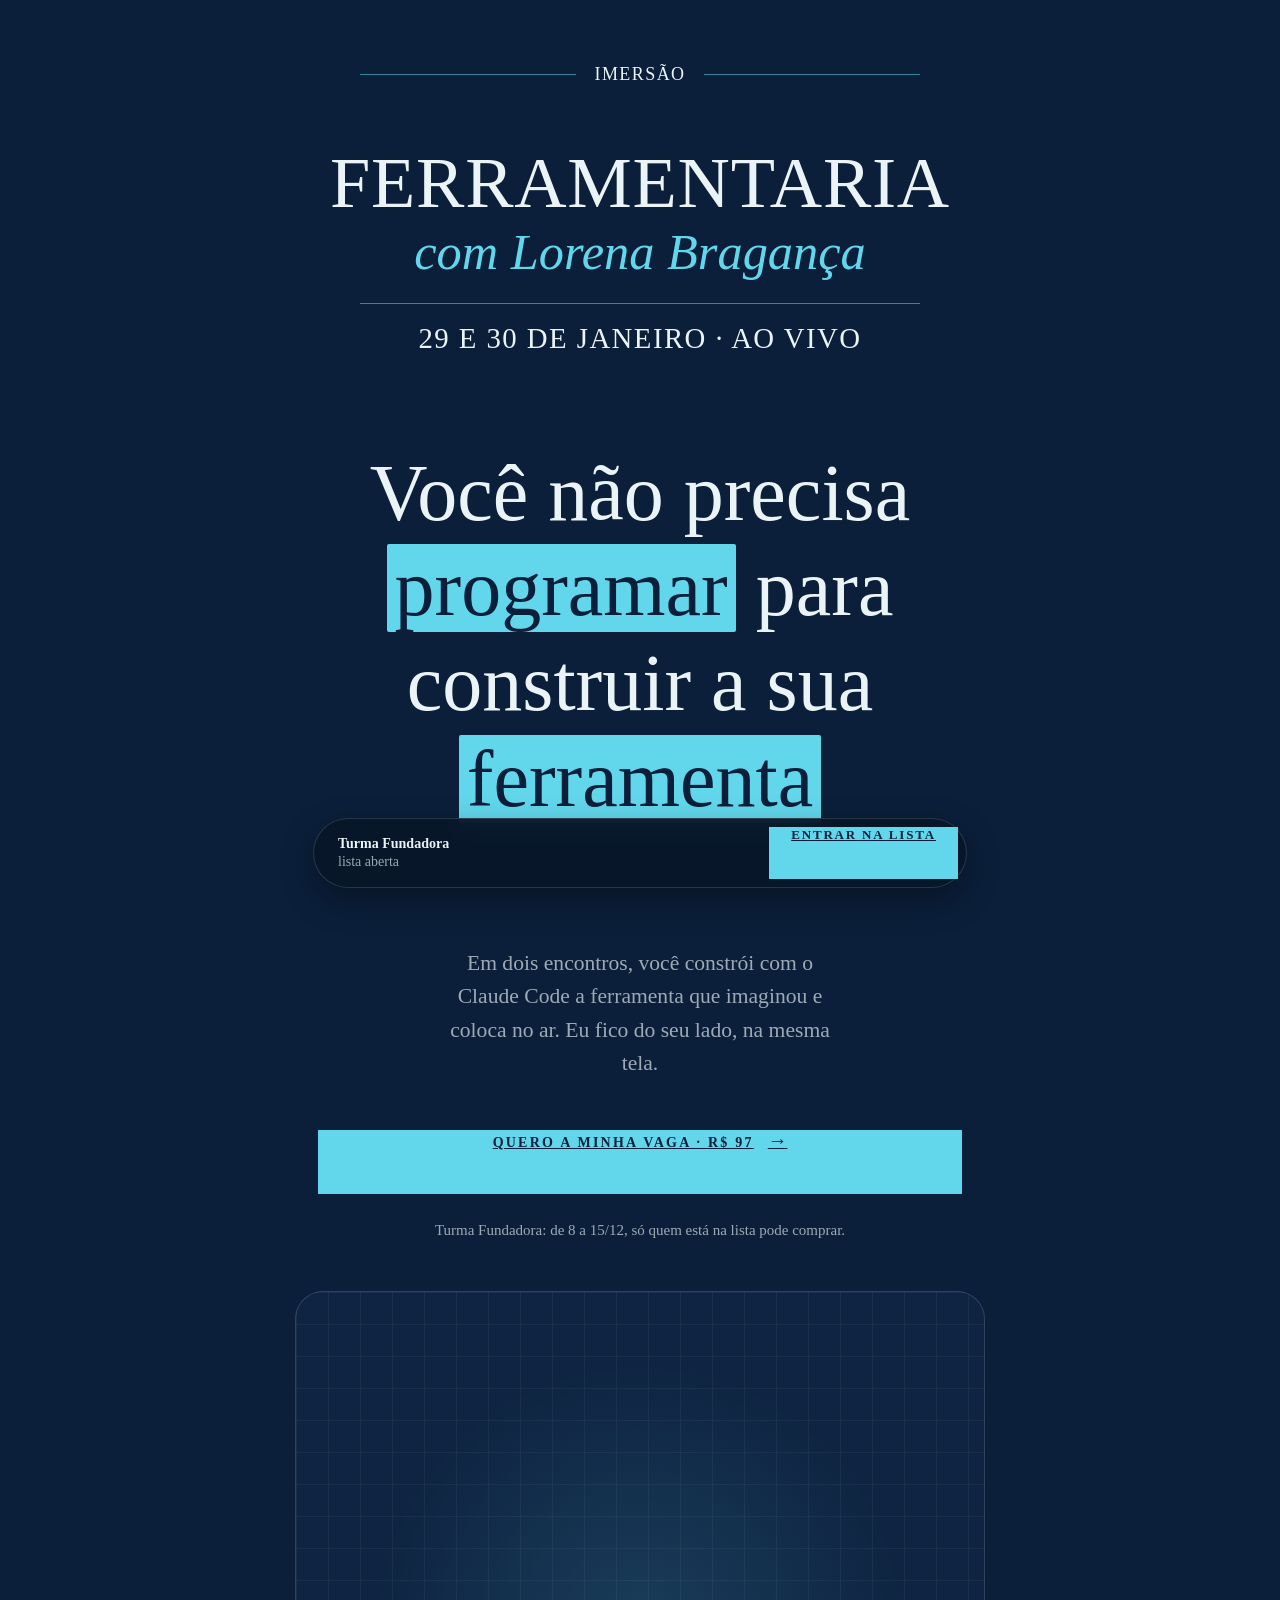
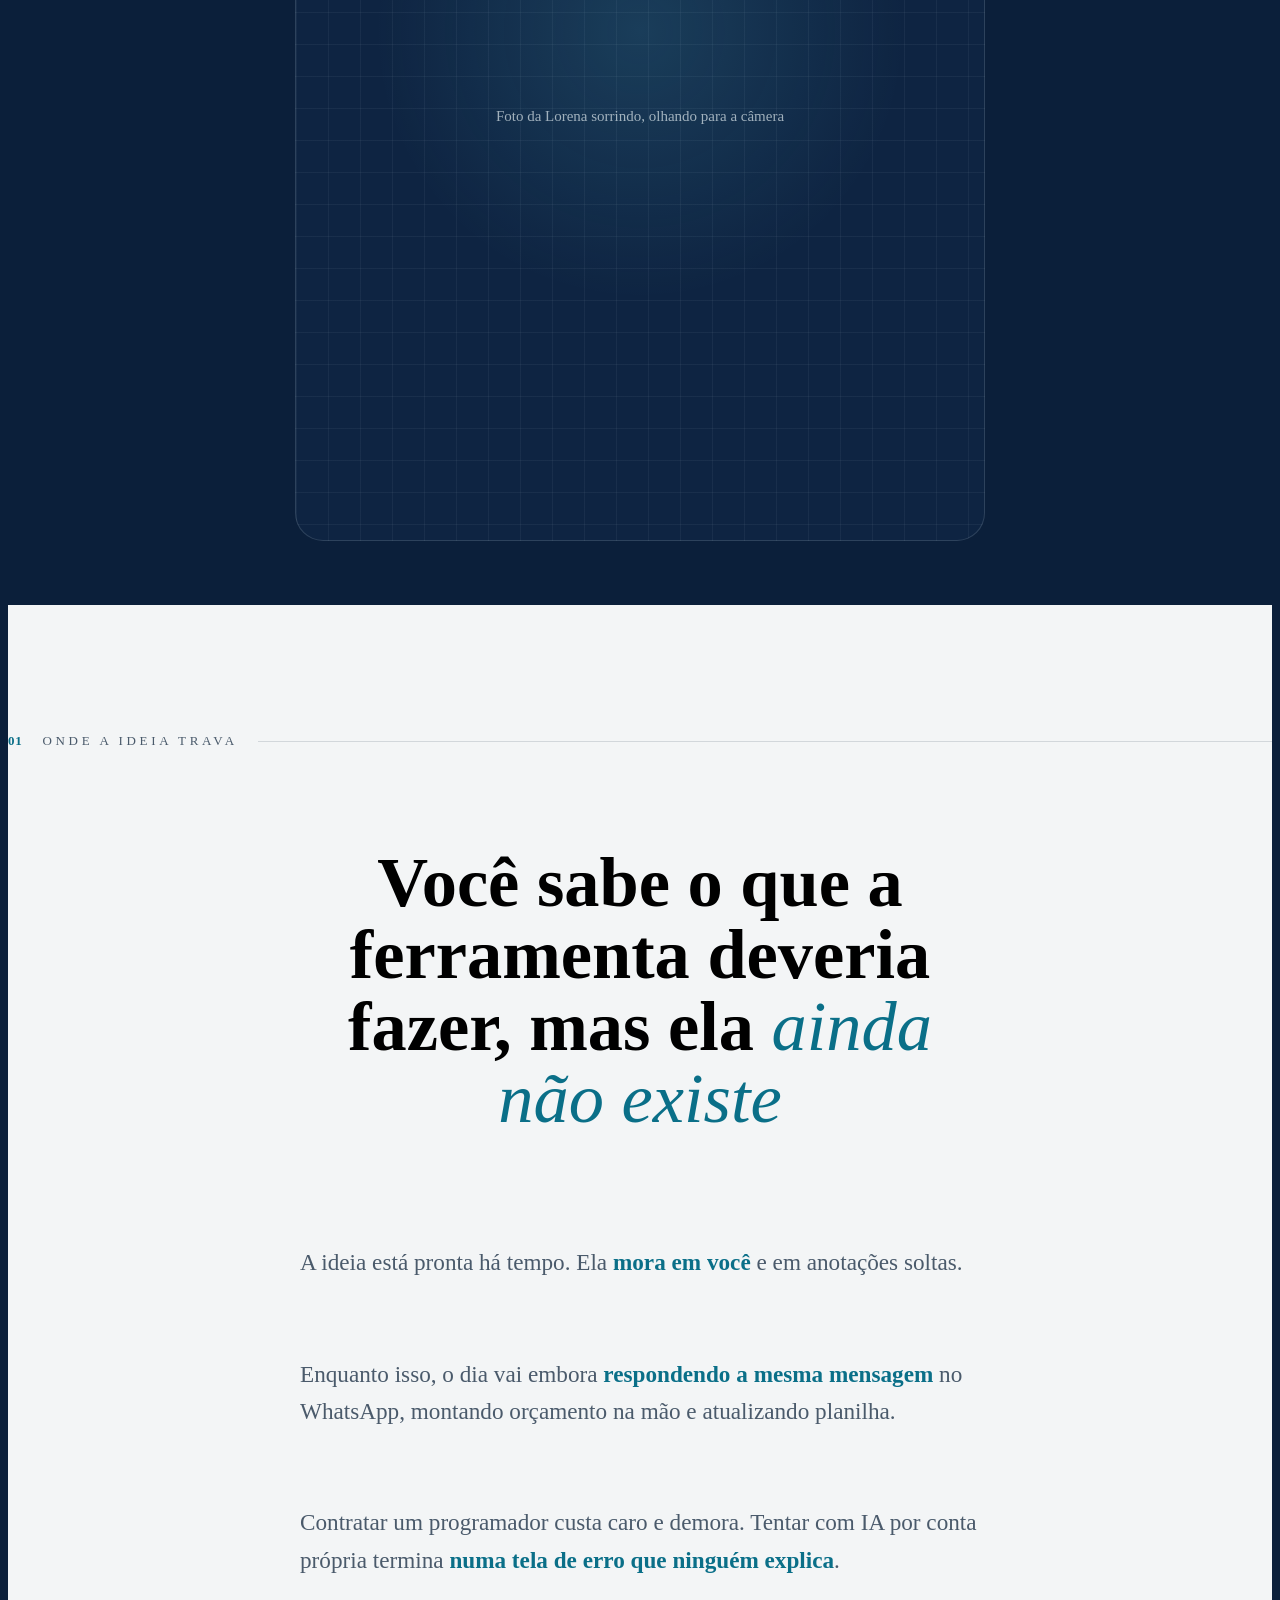
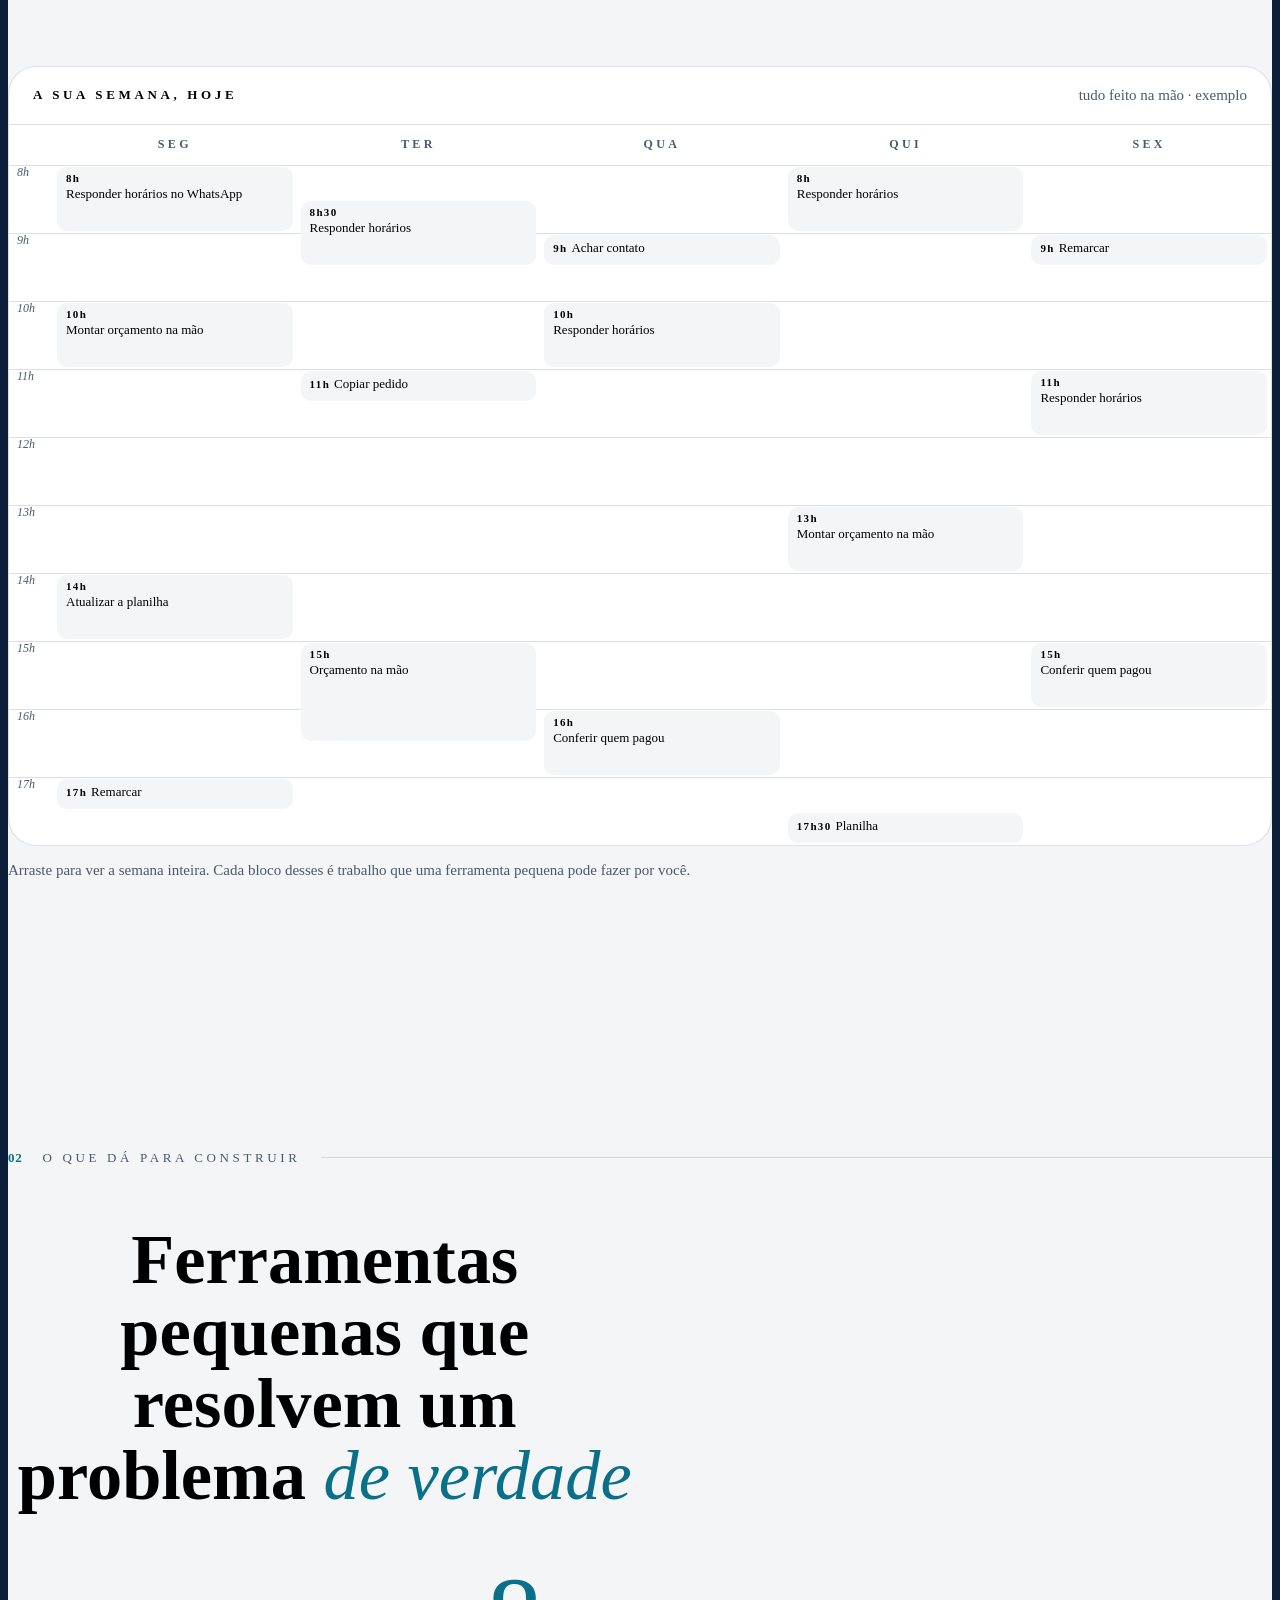
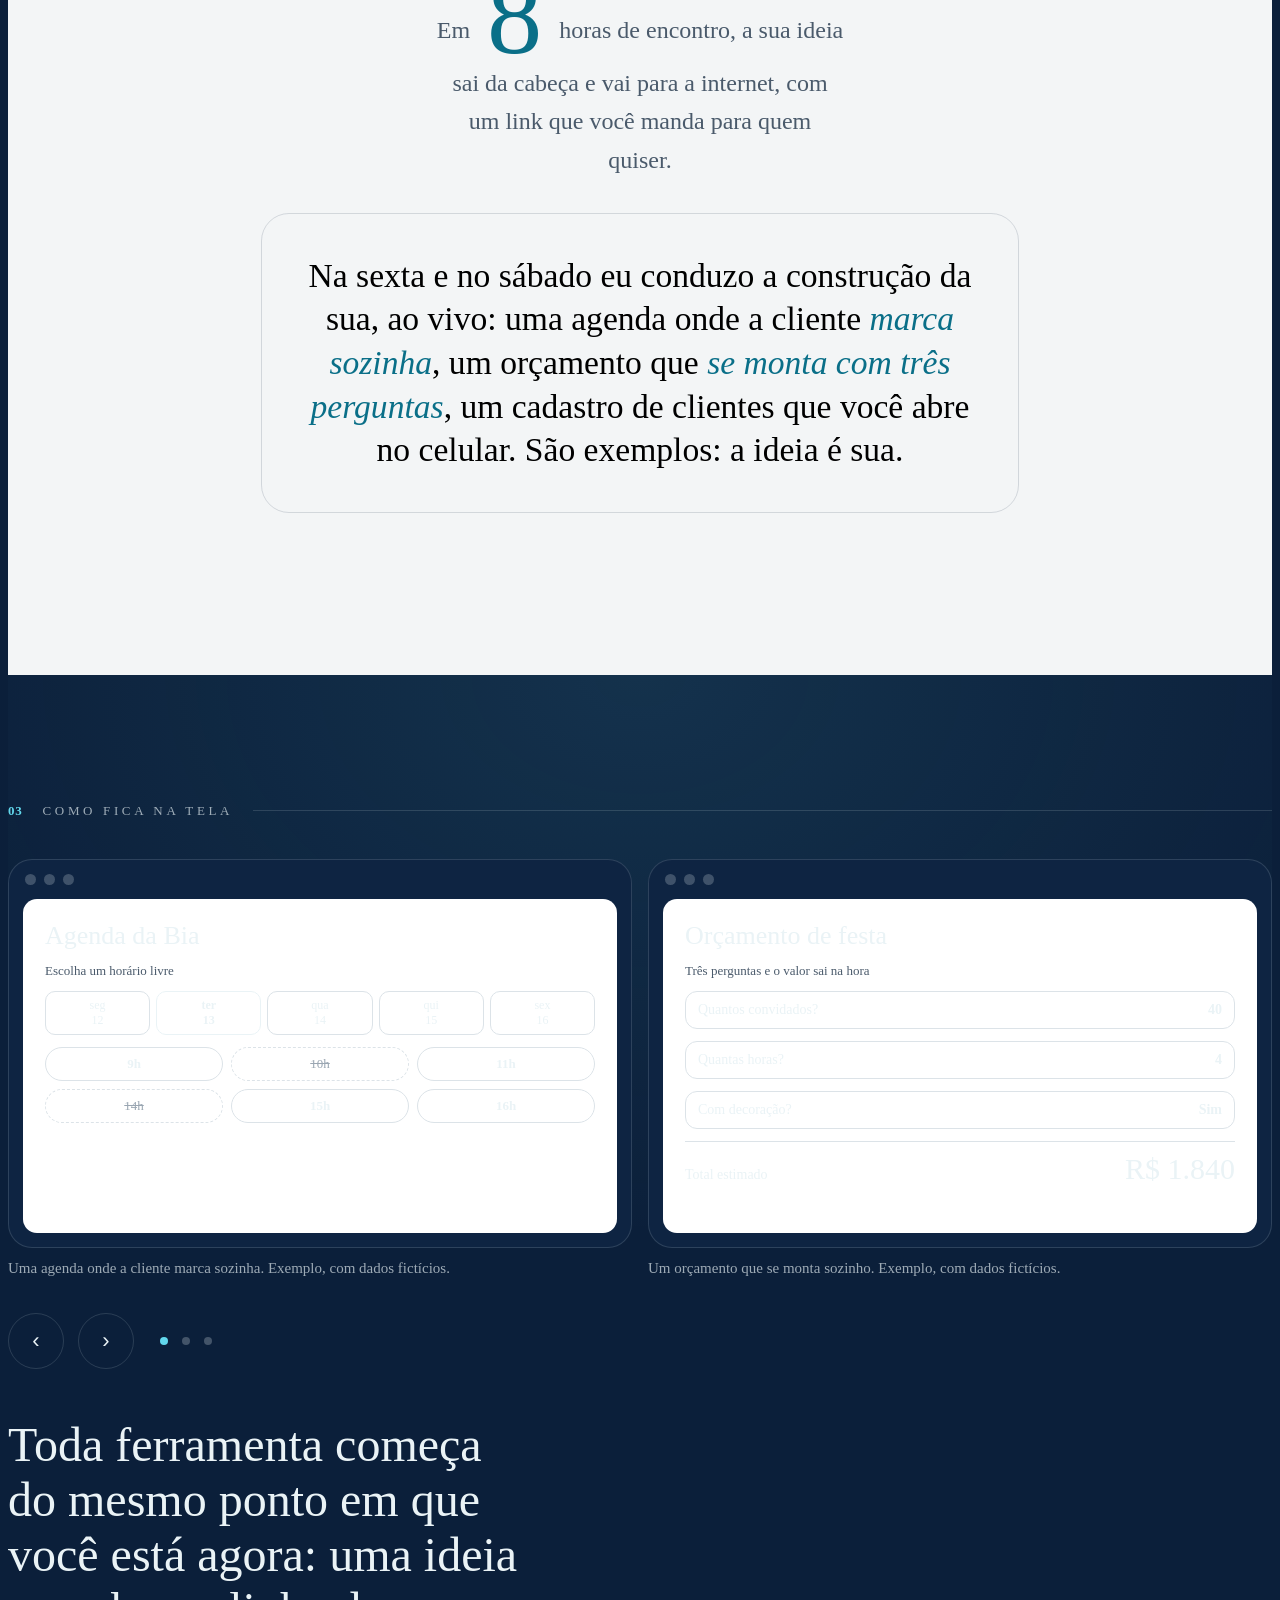
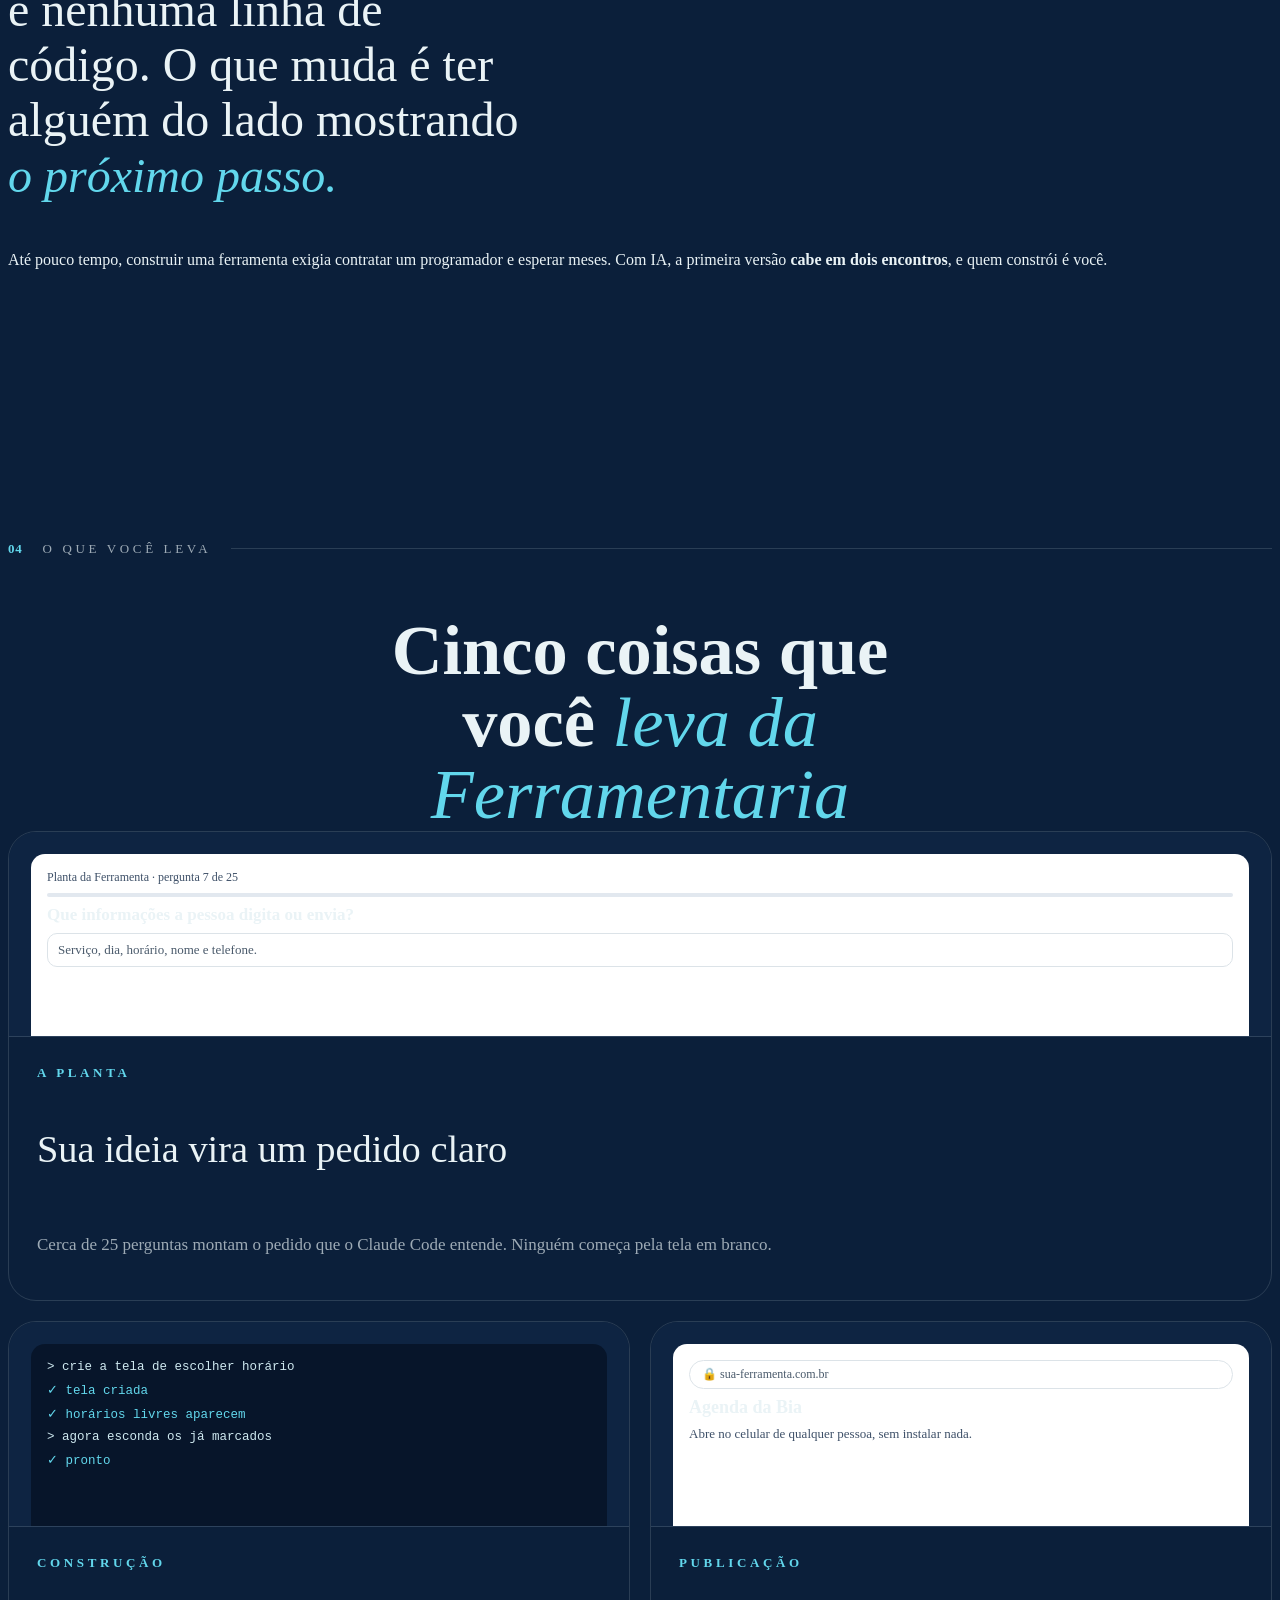
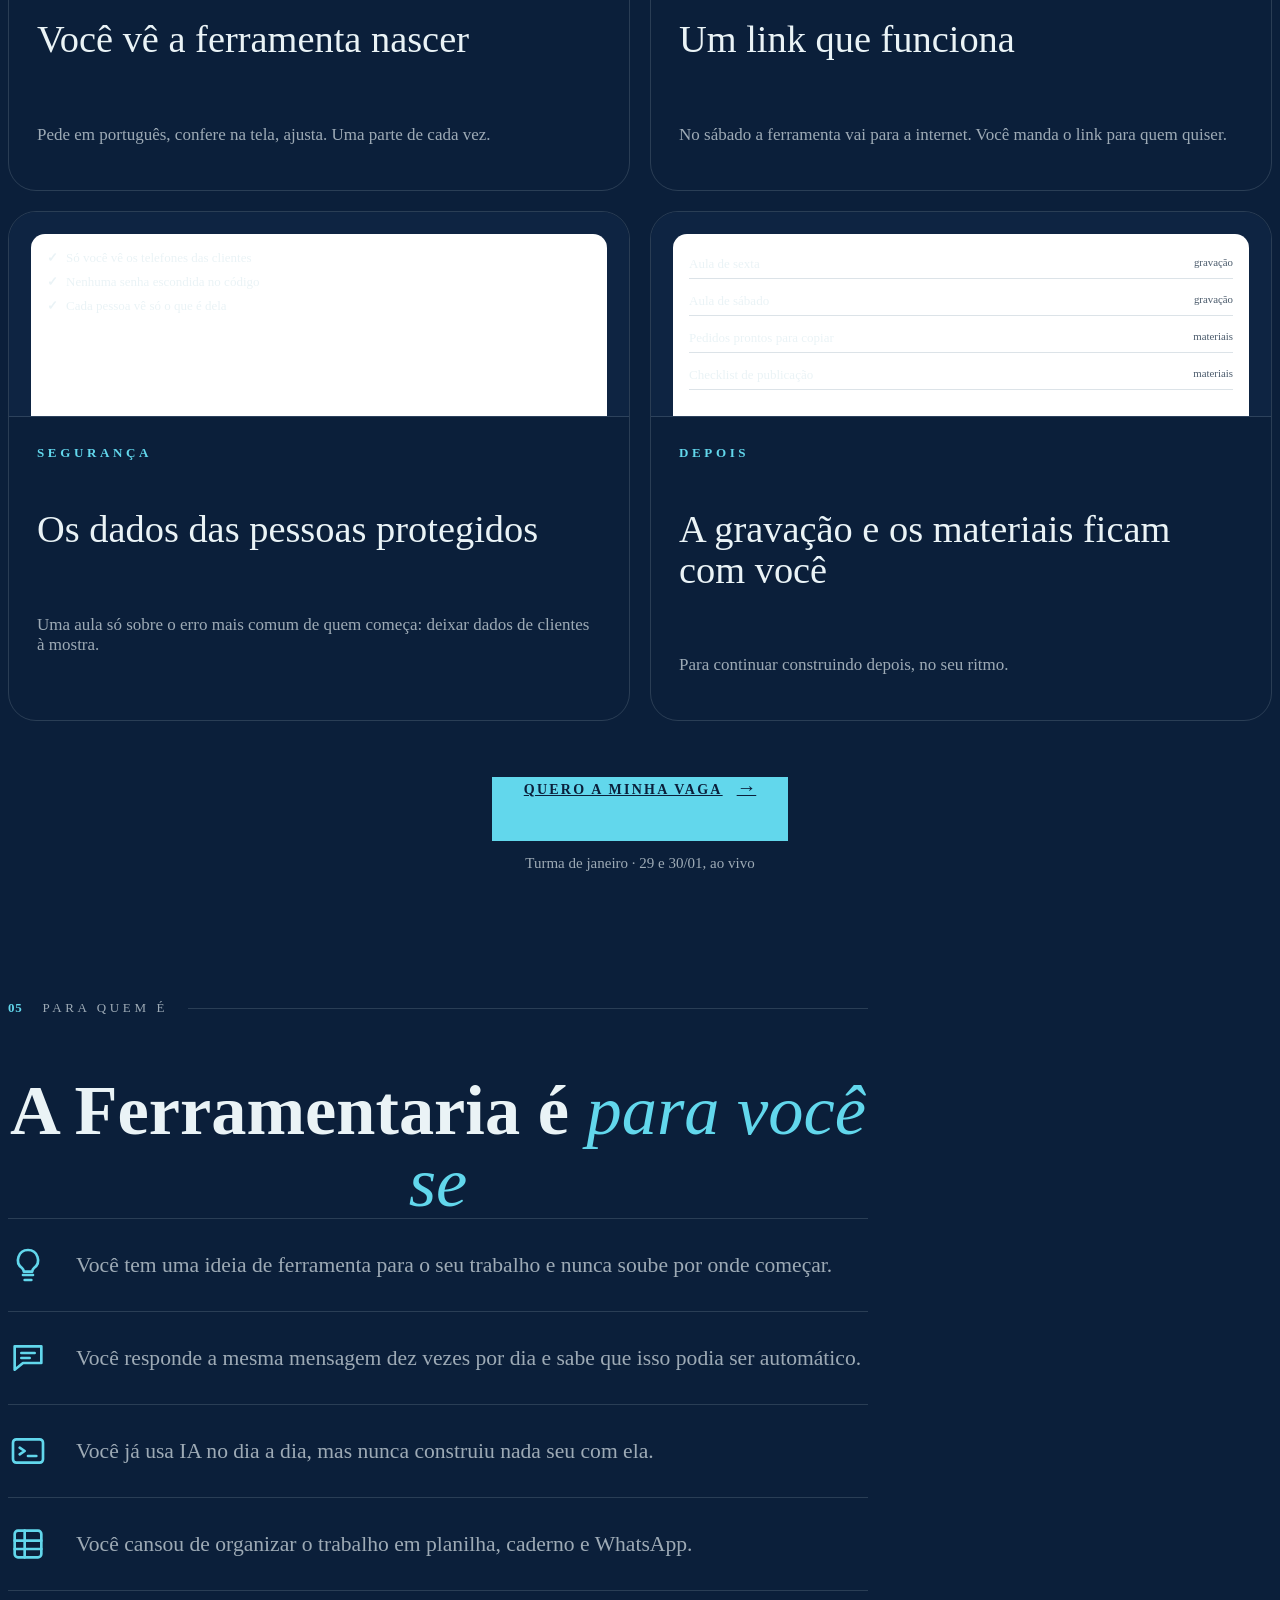
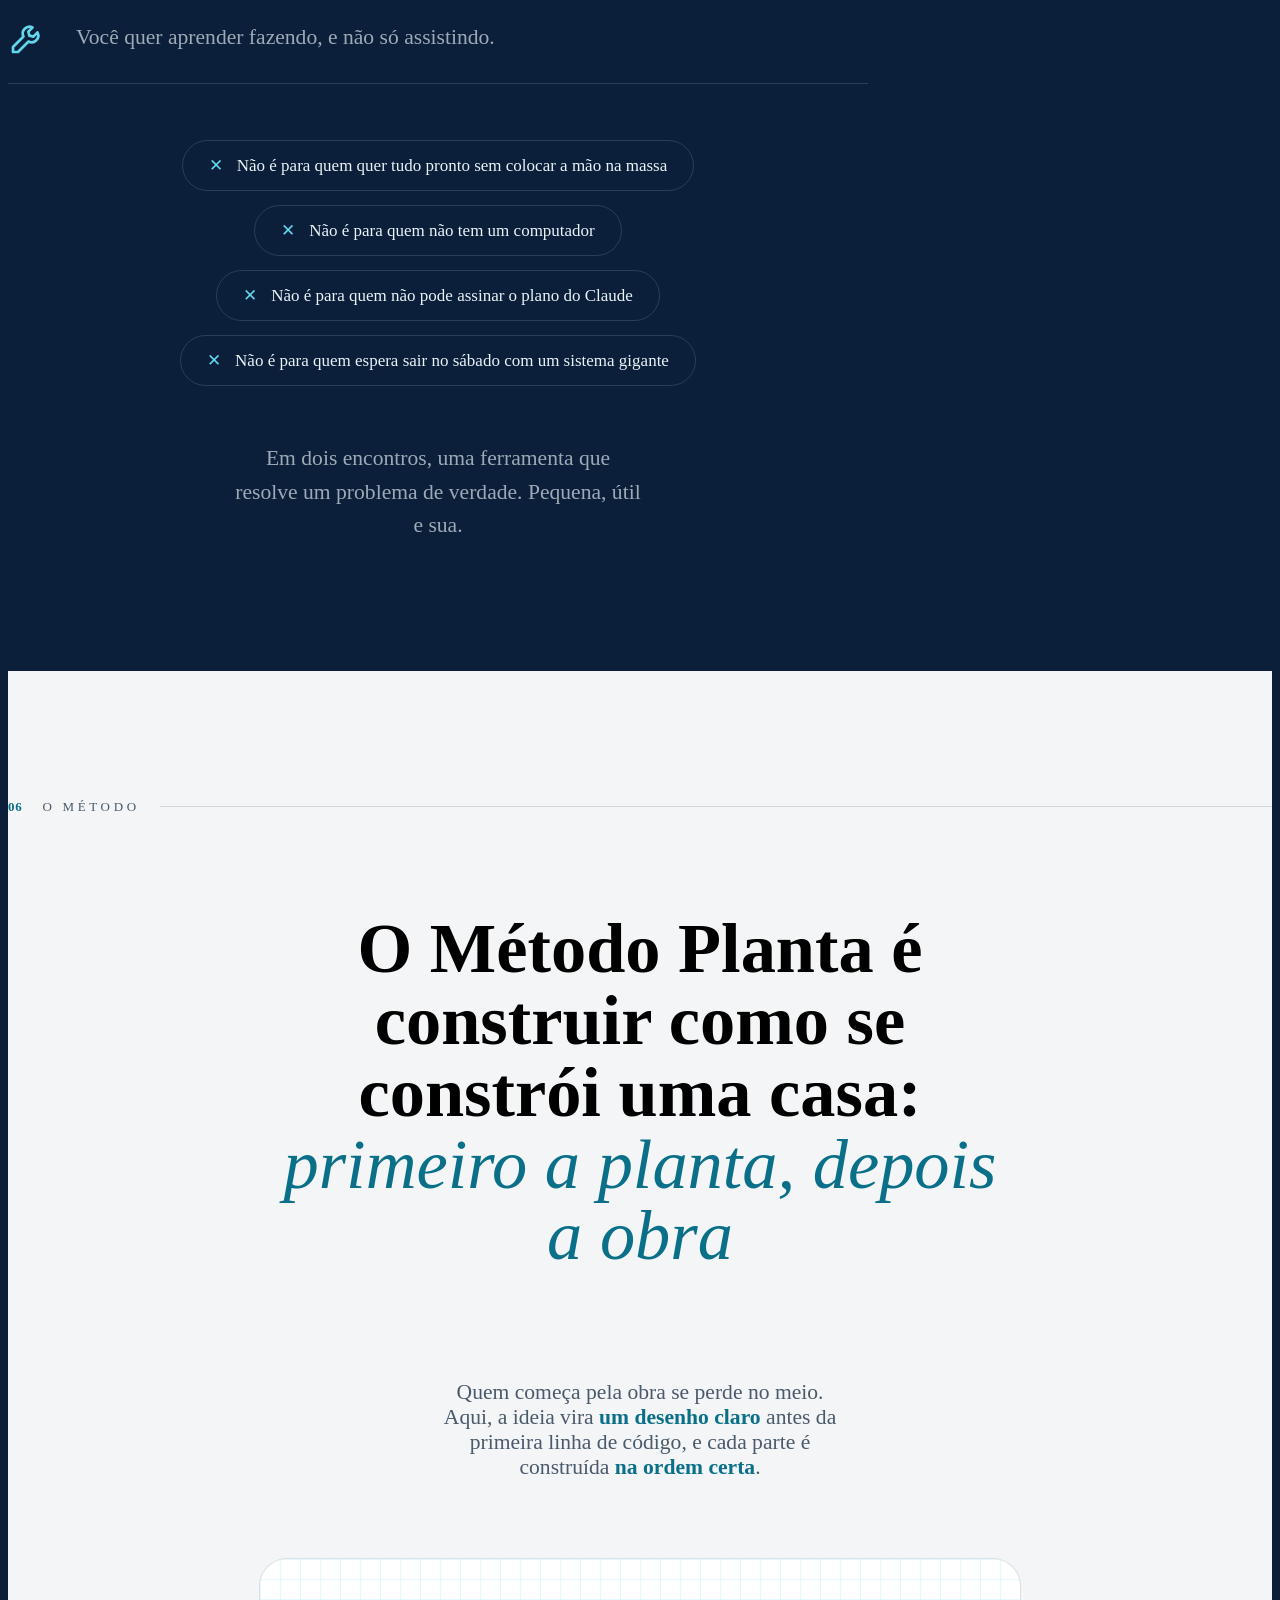
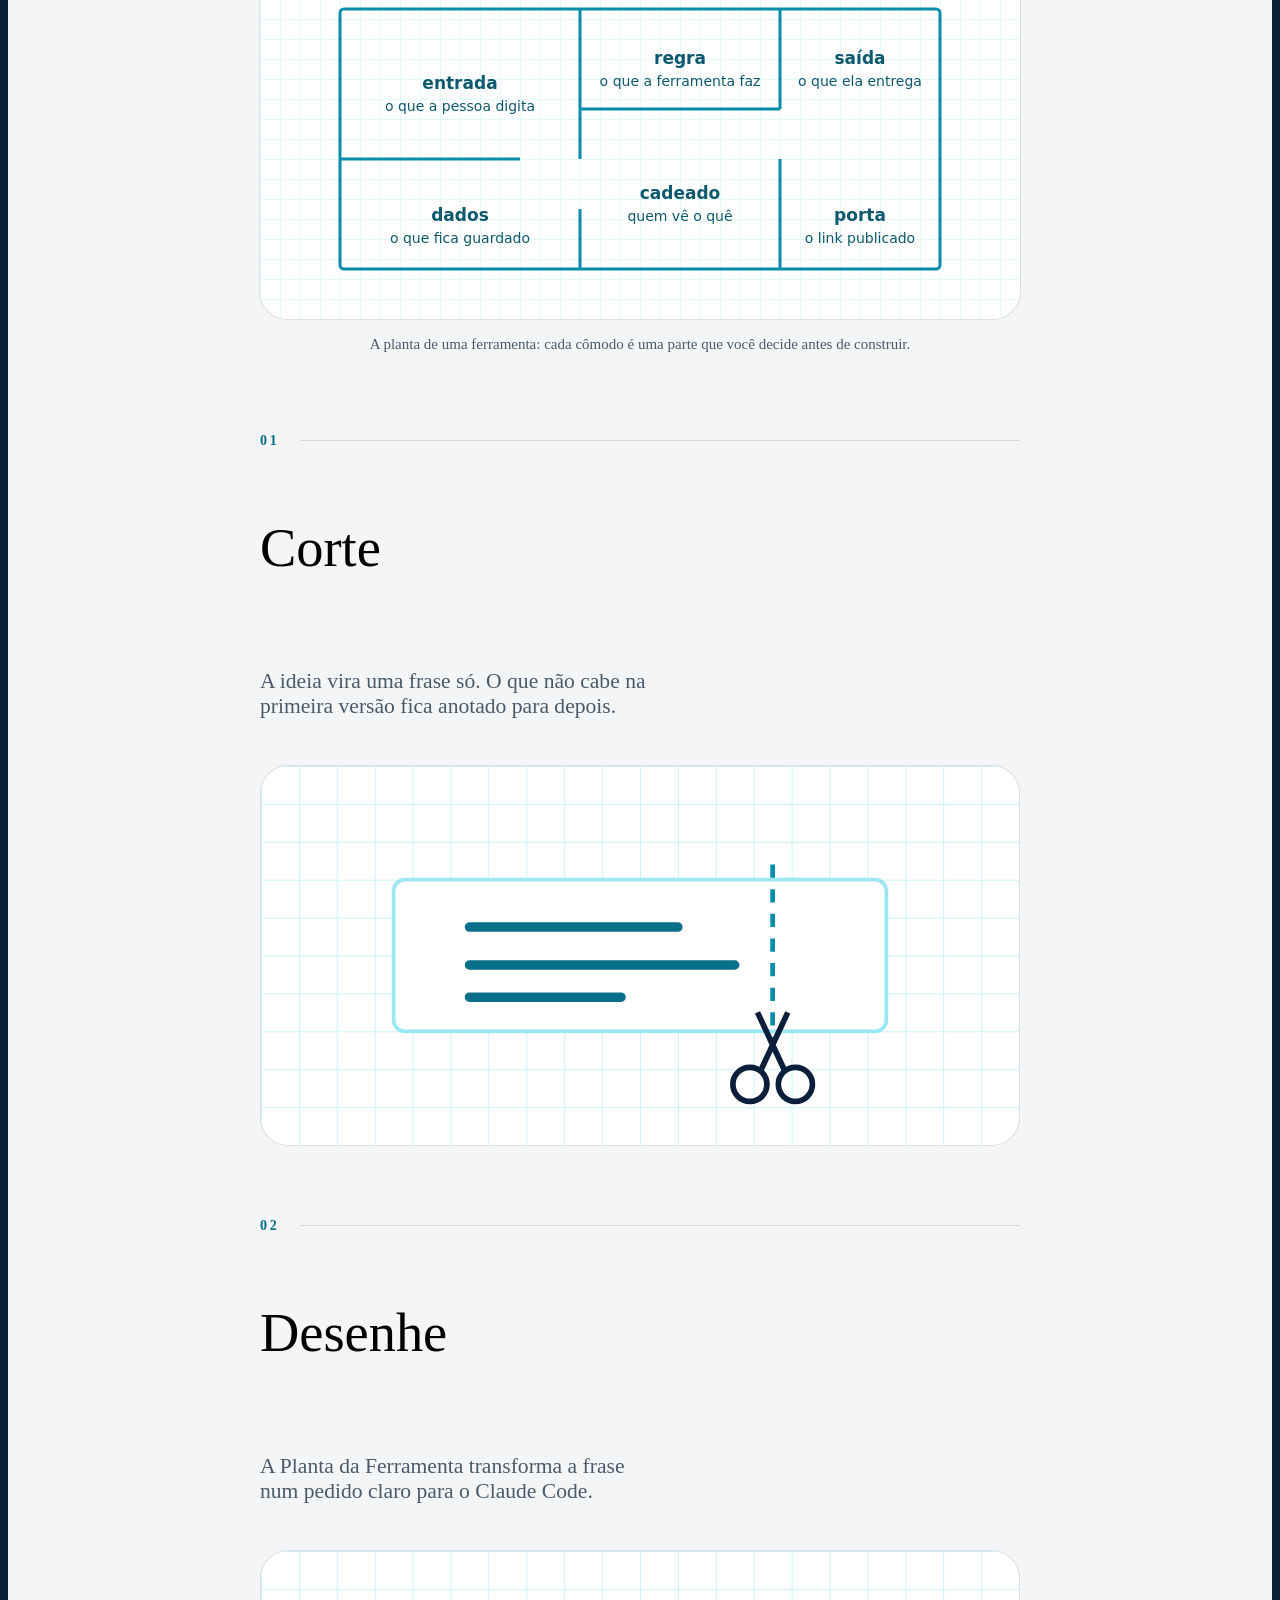
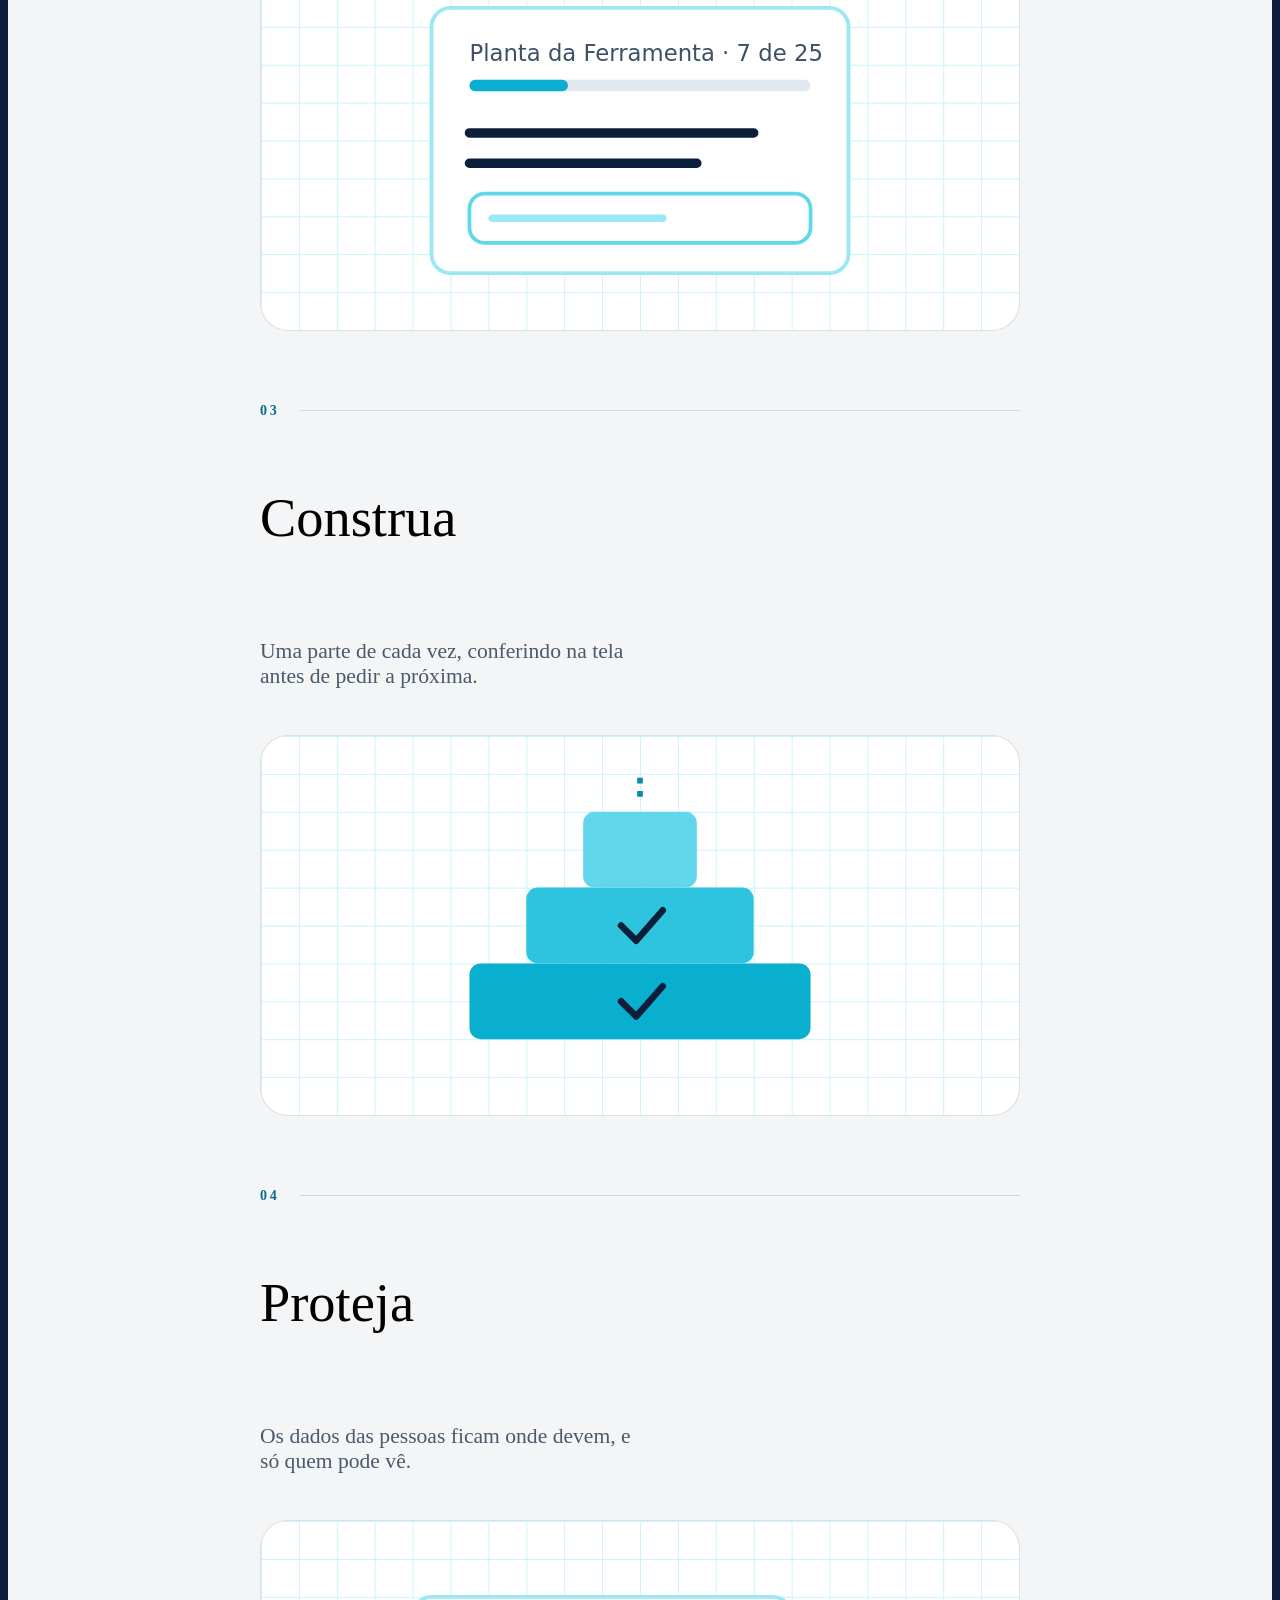
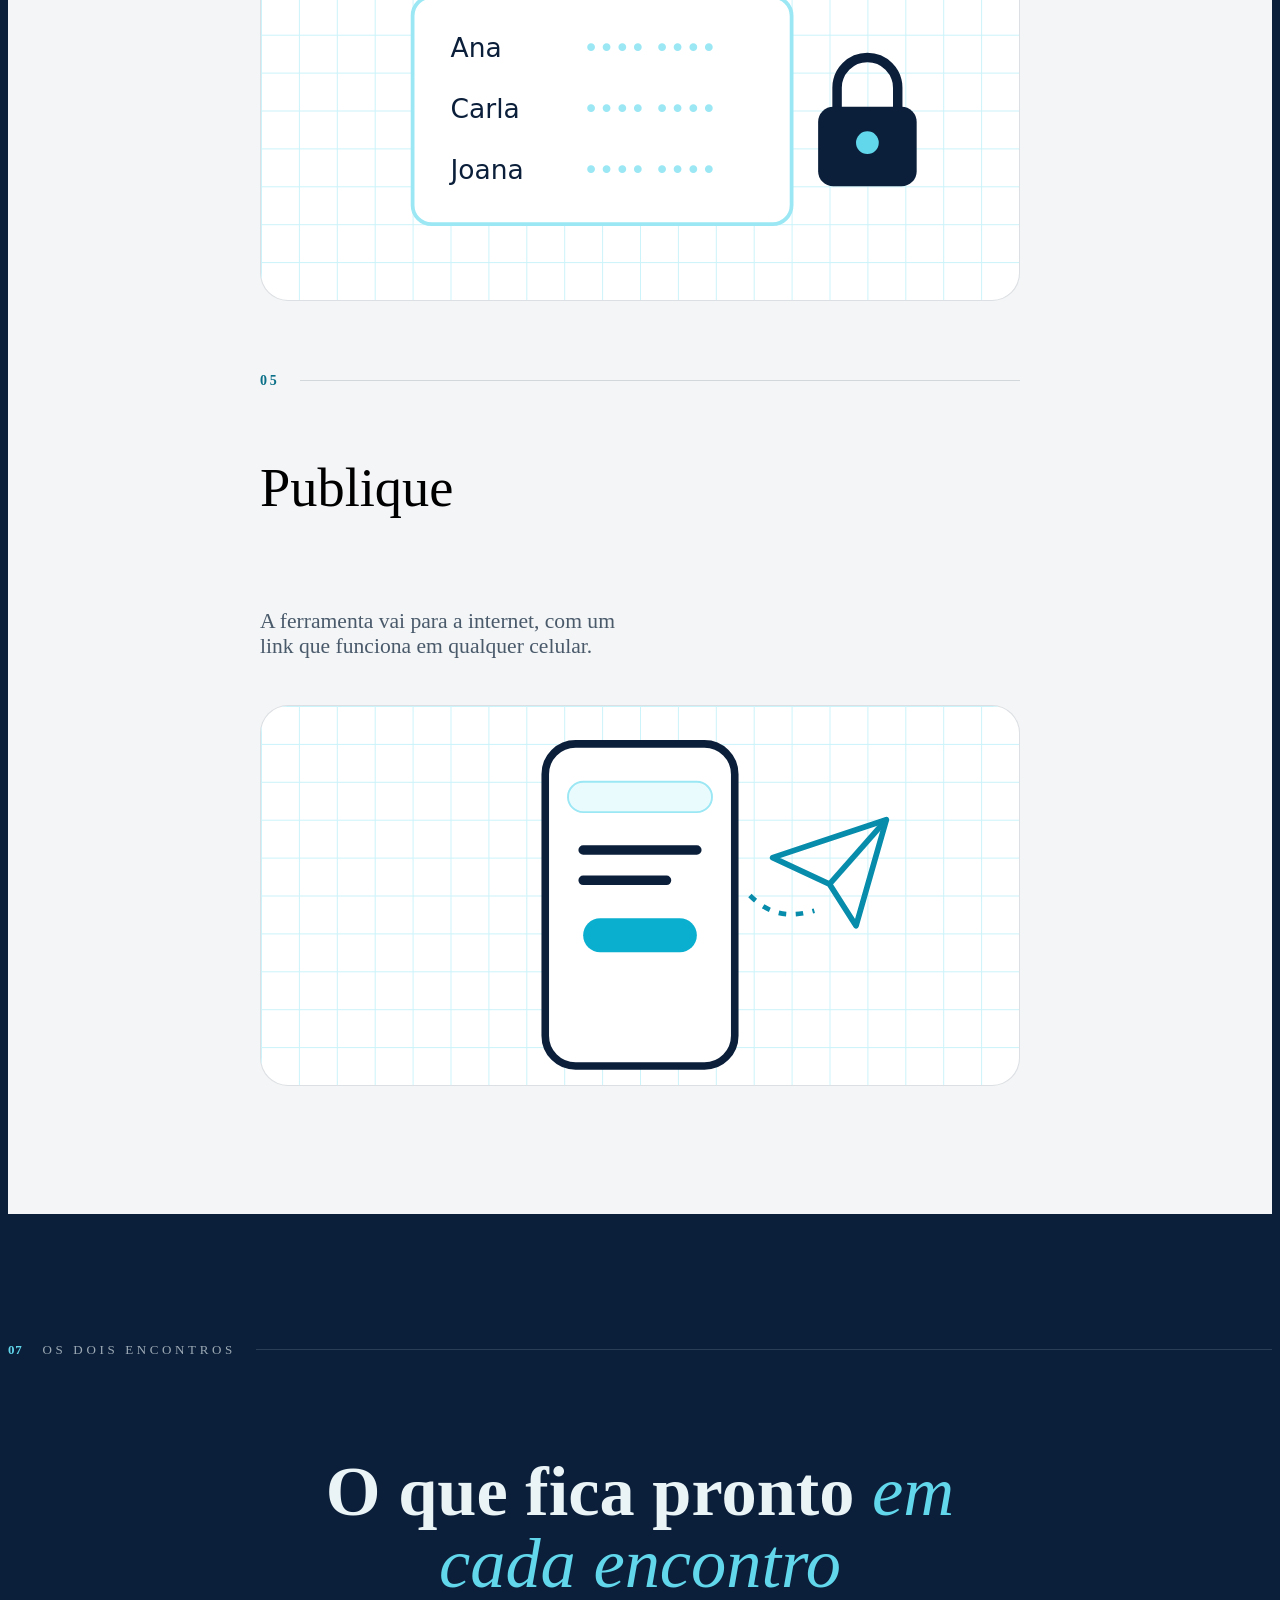
==== site/index.html @ 02956529 "Página, versão 5: o visual da referência, com Instrument Serif e Sans Ela achou a v4 carregada, as l" ====
<!doctype html>
<html lang="pt-BR">
<head>
<meta charset="utf-8">
<meta name="viewport" content="width=device-width, initial-scale=1, viewport-fit=cover">
<title>Ferramentaria · Lorena Bragança</title>
<meta name="description" content="Você não precisa programar para construir a sua ferramenta. Ferramentaria: imersão ao vivo, 29 e 30 de janeiro, para construir com o Claude Code e colocar no ar.">
<meta property="og:title" content="Ferramentaria · você não precisa programar para construir a sua ferramenta">
<meta property="og:description" content="Imersão ao vivo com Lorena Bragança, 29 e 30 de janeiro. Você constrói a sua ferramenta com o Claude Code e coloca no ar.">
<meta property="og:type" content="website">
<meta property="og:locale" content="pt_BR">
<meta name="theme-color" content="#0B1F3A">
<link rel="preconnect" href="https://fonts.googleapis.com">
<link rel="preconnect" href="https://fonts.gstatic.com" crossorigin>
<link rel="stylesheet" href="https://fonts.googleapis.com/css2?family=Instrument+Sans:wght@400;500;600&family=Instrument+Serif:ital@0;1&display=swap">
<link rel="stylesheet" href="/estilos/tokens.css">
<link rel="stylesheet" href="/estilos/componentes.css">
<style>
/*
  Versão 5 (27/09): o visual da referência dela, de perto. Ela pediu
  "clean, criativo, igual à referência" depois de achar a v4 carregada.
  O que isso quer dizer aqui:
  - fundo quase preto (o marinho) e um claro neutro, e só UMA cor de
    destaque (piscina-300 no escuro, piscina-700 no claro);
  - títulos grandes em Instrument Serif 400, com itálico na cor de destaque;
  - textos em Instrument Sans, rótulos em maiúsculas bem espaçadas;
  - nada de degradê colorido, caixa com fundo ou ícone em caixa: só fios
    finos (1px) e cantos grandes.
*/
:root{
  --escuro:#0B1F3A;
  --escuro-2:#0E2442;
  --claro:#F3F5F6;
  --tinta-clara:#EAF3F6;
  --suave-escuro:rgba(234,243,246,.66);   /* texto secundário no escuro: 8,4 */
  --fio-escuro:rgba(234,243,246,.14);
  --acento:#62D7EC;                        /* piscina-300 no escuro: 9,8 */
  --acento-claro:#0A6F88;                  /* piscina-700 no claro: 5,6 */
  --suave-claro:#4A5A6B;
  --fio-claro:rgba(11,31,58,.14);
}
body{padding-bottom:96px;background:var(--escuro);font-family:var(--letra-texto)}
p{max-width:none}
.centro{text-align:center;margin-inline:auto}
.centro p{margin-inline:auto}

/* ---------- faixas ---------- */
.faixa{padding-block:clamp(72px,10vw,128px)}
.faixa--escura,.faixa--funda{background:var(--escuro);color:var(--tinta-clara);--texto-2:var(--suave-escuro);--linha:var(--fio-escuro)}
.faixa--funda{background:radial-gradient(90% 60% at 50% 0%,rgba(98,215,236,.10),transparent 70%),var(--escuro)}
.faixa--clara,.faixa--piscina,.faixa:not([class*="faixa--"]){background:var(--claro);color:var(--marinho);--texto-2:var(--suave-claro);--linha:var(--fio-claro)}
h2{font-size:clamp(2.6rem,1.6rem + 4.2vw,4.4rem);line-height:1.02}
h3{font-family:var(--letra-chamada);font-weight:400}
.it{font-family:var(--letra-destaque);font-style:italic;font-weight:400}
.faixa--escura .it,.faixa--funda .it,.topo .it{color:var(--acento)}
.faixa--clara .it,.faixa--piscina .it,.faixa:not([class*="faixa--"]) .it{color:var(--acento-claro)}

/* rótulo numerado: "01   O QUE DÁ PARA CONSTRUIR  ———" */
.marcador{display:flex;align-items:center;gap:20px;font-weight:500;font-size:13px;letter-spacing:.28em;text-transform:uppercase;color:var(--texto-2);margin-bottom:40px}
.marcador b{font-weight:600;letter-spacing:.06em;color:var(--acento)}
.faixa--clara .marcador b,.faixa--piscina .marcador b,.faixa:not([class*="faixa--"]) .marcador b{color:var(--acento-claro)}
.marcador::after{content:"";flex:1;height:1px;background:var(--linha)}

/* marca-texto da referência: a palavra dentro de um bloco da cor de destaque */
.marca-texto{background:var(--acento);color:var(--escuro);padding:0 .1em;border-radius:2px;box-decoration-break:clone;-webkit-box-decoration-break:clone}

/* ---------- botões ---------- */
.botao{font-family:var(--letra-texto)}
.botao--principal,.faixa--escura .botao--principal,.faixa--funda .botao--principal{background:var(--acento);color:var(--escuro)}
.faixa--clara .botao--principal,.faixa--piscina .botao--principal,.faixa:not([class*="faixa--"]) .botao--principal{background:var(--escuro);color:var(--tinta-clara)}
.cta-largo,.cta-meio .botao,.ingresso .botao{min-height:64px;text-transform:uppercase;letter-spacing:.16em;font-weight:600;font-size:14px;padding-inline:32px}
.cta-largo{width:100%;max-width:580px;justify-content:space-between}
.cta-largo::after,.cta-meio .botao::after,.ingresso .botao::after{content:"→";font-size:1.4em;letter-spacing:0;margin-left:14px;font-weight:400}
.cta-meio{display:flex;flex-direction:column;align-items:center;gap:14px;margin-top:56px;text-align:center}
.cta-meio span{color:var(--texto-2);font-size:15px}
@media (max-width:440px){.cta-largo,.cta-meio .botao,.ingresso .botao{letter-spacing:.1em;font-size:13px;padding-inline:24px}}

/* ---------- topo ---------- */
.topo{padding-block:56px 64px;display:flex;flex-direction:column;align-items:center;gap:28px;text-align:center}
.entre-fios{display:flex;align-items:center;gap:18px;width:100%;max-width:560px;font-family:var(--letra-chamada);letter-spacing:.08em;text-transform:uppercase;font-size:18px;color:var(--tinta-clara)}
.entre-fios::before,.entre-fios::after{content:"";flex:1;height:1px;background:var(--acento);opacity:.55}
.nome-produto{font-family:var(--letra-chamada);font-weight:400;text-transform:uppercase;line-height:.9;font-size:clamp(3.1rem,11vw,7.5rem);margin:0;letter-spacing:.01em;color:var(--tinta-clara)}
.nome-produto .palavra{display:inline-block;white-space:nowrap;font-size:1em;color:inherit;font-style:normal;text-transform:uppercase;letter-spacing:.01em;margin:0}
.nome-produto span:not(.palavra){display:block;color:var(--acento);font-style:italic;text-transform:none;letter-spacing:0;font-size:.42em;margin-top:.18em}
.data{font-family:var(--letra-chamada);text-transform:uppercase;letter-spacing:.05em;font-size:clamp(1.3rem,1rem + 1.2vw,1.8rem);border-top:1px solid rgba(98,215,236,.55);padding-top:18px;width:100%;max-width:560px;color:var(--tinta-clara)}
.topo h1{font-size:clamp(2.7rem,1.6rem + 5vw,5rem);line-height:1.08;max-width:15ch;font-weight:400}
.topo h1 .marca-texto{line-height:1.3}
.topo .apoio{font-size:clamp(1.1rem,1rem + .5vw,1.35rem);color:var(--suave-escuro);max-width:36ch;line-height:1.55}
.nota-cta{font-size:15px;color:var(--suave-escuro)}
.foto-topo{margin-top:24px;width:100%;max-width:640px;aspect-ratio:4/5;border-radius:28px;position:relative;overflow:hidden;
  background:radial-gradient(55% 45% at 50% 40%,rgba(98,215,236,.14),transparent 70%),
    linear-gradient(rgba(234,243,246,.05) 1px,transparent 1px) 0 0/32px 32px,
    linear-gradient(90deg,rgba(234,243,246,.05) 1px,transparent 1px) 0 0/32px 32px,var(--escuro-2);
  display:grid;place-items:center;color:var(--suave-escuro);font-size:15px;padding:24px;border:1px solid var(--fio-escuro)}

/* ---------- 01 · onde a ideia trava ---------- */
.dor{max-width:680px;margin-inline:auto;display:flex;flex-direction:column;gap:28px}
.dor p{font-size:clamp(1.15rem,1rem + .6vw,1.45rem);color:var(--texto-2);line-height:1.6}
.dor p b{color:var(--acento-claro);font-weight:600}
.semana{margin-top:64px;background:#fff;border:1px solid var(--fio-claro);border-radius:28px;overflow:hidden}
.semana-cab{display:flex;justify-content:space-between;gap:12px;flex-wrap:wrap;padding:20px 24px;border-bottom:1px solid var(--fio-claro);font-size:15px}
.semana-cab b{letter-spacing:.28em;text-transform:uppercase;font-size:13px;font-weight:600}
.semana-cab span{color:var(--suave-claro)}
.semana-rolagem{overflow-x:auto;-webkit-overflow-scrolling:touch}
.grade-semana{display:grid;grid-template-columns:44px repeat(5,minmax(150px,1fr));grid-template-rows:40px repeat(20,34px);min-width:800px;
  background-image:linear-gradient(var(--fio-claro) 1px,transparent 1px);background-size:100% 68px;background-position:0 40px}
.grade-semana .dia{grid-row:1;text-align:center;font-weight:600;letter-spacing:.28em;font-size:12px;color:var(--suave-claro);align-self:center;text-transform:uppercase}
.grade-semana .hora{grid-column:1;font-size:12px;color:var(--suave-claro);font-family:var(--letra-chamada);font-style:italic;padding-left:8px}
.tarefa{margin:2px 4px;background:var(--claro);border-left:2px solid var(--marinho);border-radius:10px;padding:5px 9px;font-size:13px;line-height:1.25;overflow:hidden}
.tarefa b{display:block;font-size:11px;letter-spacing:.12em;font-weight:600}
.tarefa.curta b{display:inline;margin-right:4px}
.legenda-semana{color:var(--suave-claro);font-size:15px;margin-top:16px}

/* ---------- 02 · o que dá para construir ---------- */
.grande-numero{font-size:clamp(1.15rem,1rem + .7vw,1.5rem);line-height:1.6;color:var(--texto-2);max-width:34ch}
.grande-numero strong{font-family:var(--letra-chamada);font-weight:400;font-size:4.6em;line-height:.85;color:var(--acento-claro);vertical-align:-.14em;margin-inline:.1em}
.quadro{border:1px solid var(--fio-claro);background:transparent;border-radius:28px;padding:40px 28px;font-family:var(--letra-chamada);font-weight:400;font-size:clamp(1.5rem,1.2rem + 1.2vw,2.1rem);line-height:1.3;max-width:700px;margin-inline:auto}

/* ---------- 03 · como fica na tela ---------- */
.telas{display:flex;gap:16px;overflow-x:auto;scroll-snap-type:x mandatory;scrollbar-width:none;padding-bottom:8px}
.telas::-webkit-scrollbar{display:none}
.tela{flex:0 0 100%;scroll-snap-align:start;display:flex;flex-direction:column;gap:12px;margin:0}
@media (min-width:900px){.tela{flex-basis:calc(50% - 8px)}}
.navegador{border-radius:24px;overflow:hidden;background:var(--escuro-2);border:1px solid var(--fio-escuro)}
.navegador-barra{display:flex;gap:8px;padding:14px 16px}
.navegador-barra i{width:11px;height:11px;border-radius:50%;background:rgba(234,243,246,.22)}
.app{--texto-2:#4A5A6B;--linha:#DCE3E8;background:#fff;color:var(--marinho);padding:22px;min-height:290px;font-size:14px;display:flex;flex-direction:column;gap:12px;margin:0 14px 14px;border-radius:14px}
.app h4{margin:0;font-family:var(--letra-chamada);font-weight:400;font-size:26px}
.app .sub{color:var(--texto-2);font-size:13px}
.dias{display:grid;grid-template-columns:repeat(5,1fr);gap:6px}
.dias span{border:1px solid var(--linha);border-radius:10px;padding:6px 0;text-align:center;font-size:12px}
.dias span.hoje{border-color:var(--marinho);font-weight:600}
.horarios{display:grid;grid-template-columns:repeat(3,1fr);gap:8px}
.horarios span{border-radius:999px;padding:8px 0;text-align:center;font-weight:600;font-size:13px;border:1px solid var(--linha)}
.horarios span.ocupado{color:#9AA6B2;text-decoration:line-through;font-weight:400;border-style:dashed}
.app .botao-app{background:var(--marinho);color:#fff;border-radius:999px;text-align:center;padding:11px;font-weight:600}
.pergunta-app{border:1px solid var(--linha);border-radius:12px;padding:10px 12px;display:flex;justify-content:space-between;gap:8px}
.pergunta-app b{font-weight:600}
.total-app{display:flex;justify-content:space-between;align-items:baseline;border-top:1px solid var(--linha);padding-top:10px}
.total-app strong{font-family:var(--letra-chamada);font-weight:400;font-size:30px}
.linha-cliente{display:flex;justify-content:space-between;border-bottom:1px solid var(--linha);padding:8px 0}
.linha-cliente small{color:var(--texto-2)}
.legenda{color:var(--suave-escuro);font-size:15px}
.controles-telas{display:flex;align-items:center;gap:14px;margin-top:28px}
.seta{width:56px;height:56px;border-radius:50%;border:1px solid var(--fio-escuro);background:none;color:inherit;font-size:22px;cursor:pointer}
.pontos{display:flex;gap:14px;margin-left:12px}
.pontos i{width:8px;height:8px;border-radius:50%;background:rgba(234,243,246,.25)}
.pontos i.ativo{background:var(--acento)}
.frase-grande{font-family:var(--letra-chamada);font-weight:400;font-size:clamp(2rem,1.4rem + 2.4vw,3rem);line-height:1.15;max-width:22ch}

/* ---------- 04 · o que você leva ---------- */
.cartoes-leva{display:grid;gap:20px}
@media (min-width:900px){.cartoes-leva{grid-template-columns:repeat(2,1fr)}.cartoes-leva > :first-child{grid-column:1 / -1}}
.leva{border:1px solid var(--fio-escuro);border-radius:28px;overflow:hidden;background:transparent;display:flex;flex-direction:column}
.leva-tela{background:var(--escuro-2);padding:22px 22px 0;border-bottom:1px solid var(--fio-escuro)}
.leva-tela .mini{--texto-2:#4A5A6B;--linha:#DCE3E8;background:#fff;color:var(--marinho);border-radius:14px 14px 0 0;padding:16px;min-height:150px;font-size:13px;display:flex;flex-direction:column;gap:8px}
.leva-corpo{padding:28px;display:flex;flex-direction:column;gap:10px}
.leva-corpo .rot{color:var(--acento);font-weight:600;letter-spacing:.28em;text-transform:uppercase;font-size:13px}
.leva-corpo h3{font-size:clamp(1.9rem,1.5rem + 1.2vw,2.4rem);line-height:1.05}
.leva-corpo p{color:var(--suave-escuro);font-size:17px}
.mini .prog{height:4px;border-radius:99px;background:#E2E8EF;overflow:hidden}
.mini .prog i{display:block;height:100%;width:28%;background:var(--marinho)}
.mini .campo-mini{border:1px solid var(--linha);border-radius:10px;padding:8px 10px;color:var(--texto-2)}
.mini.terminal{background:#07152A;color:#CFE9F0;font-family:ui-monospace,Menlo,Consolas,monospace;font-size:12.5px}
.mini.terminal .ok{color:var(--acento)}
.mini .url{border:1px solid var(--linha);border-radius:99px;padding:6px 12px;color:var(--texto-2);font-size:12px}
.mini .check{display:flex;gap:8px;align-items:baseline}
.mini .check::before{content:"✓";font-weight:600}
.mini .arquivo{display:flex;justify-content:space-between;border-bottom:1px solid var(--linha);padding:6px 0}
.mini .arquivo small{color:var(--texto-2)}

/* ---------- 05 · para quem é ---------- */
.pra-quem{list-style:none;margin:0;padding:0}
.pra-quem li{display:grid;grid-template-columns:44px 1fr;gap:24px;align-items:center;padding-block:26px;border-top:1px solid var(--fio-escuro);font-size:clamp(1.1rem,1rem + .5vw,1.35rem);color:var(--suave-escuro);line-height:1.5}
.pra-quem li:last-child{border-bottom:1px solid var(--fio-escuro)}
.pra-quem svg{width:40px;height:40px;color:var(--acento)}
.nao-e,.nao-precisa{list-style:none;margin:56px 0 0;padding:0;display:flex;flex-direction:column;align-items:center;gap:14px}
.nao-e li,.nao-precisa li{border:1px solid var(--fio-escuro);border-radius:999px;padding:14px 26px;display:flex;gap:14px;align-items:baseline;color:var(--tinta-clara);font-size:17px;background:transparent;max-width:100%}
.nao-e li::before,.nao-precisa li::before{content:"✕";color:var(--acento)}
.fecho,.nota-centro,.fecho-dias{margin:56px auto 0;text-align:center;color:var(--suave-escuro);font-size:clamp(1.1rem,1rem + .5vw,1.35rem);max-width:38ch;line-height:1.55}
.fecho-dias b{color:var(--acento);font-weight:600}

/* ---------- 06 · método ---------- */
.metodo-topo{max-width:760px;margin-inline:auto;display:flex;flex-direction:column;gap:28px;text-align:center}
.metodo-topo p{margin-inline:auto;color:var(--suave-claro);font-size:clamp(1.1rem,1rem + .5vw,1.35rem);max-width:38ch}
.metodo-topo p b{color:var(--acento-claro);font-weight:600}
.planta-desenho{margin:56px auto 0;max-width:760px;border-radius:28px;overflow-x:auto;border:1px solid var(--fio-claro);background:#fff}
.planta-desenho svg{display:block;width:100%;min-width:600px;height:auto}
.passos-metodo2{list-style:none;margin:80px auto 0;padding:0;max-width:760px;display:flex;flex-direction:column;gap:72px}
.passos-metodo2 li{display:flex;flex-direction:column;gap:14px}
.passos-metodo2 .n{display:flex;align-items:center;gap:20px;color:var(--acento-claro);font-weight:600;letter-spacing:.2em;font-size:14px}
.passos-metodo2 .n::after{content:"";flex:1;height:1px;background:var(--fio-claro)}
.passos-metodo2 h3{font-size:clamp(2.6rem,2rem + 2vw,3.4rem)}
.passos-metodo2 p{color:var(--suave-claro);font-size:clamp(1.1rem,1rem + .5vw,1.35rem);max-width:36ch}
.desenho{margin-top:10px;border-radius:28px;border:1px solid var(--fio-claro);overflow:hidden;background:#fff}
.desenho svg{display:block;width:100%;height:auto}

/* ---------- 07 · os dois encontros ---------- */
.encontros-topo{text-align:center;max-width:720px;margin:0 auto 56px;display:flex;flex-direction:column;gap:20px}
.encontros-topo p{margin-inline:auto;color:var(--suave-escuro);font-size:clamp(1.1rem,1rem + .5vw,1.35rem)}
.antes{border:1px solid var(--fio-escuro);border-radius:28px;padding:40px 28px;text-align:center;max-width:760px;margin:0 auto;display:flex;flex-direction:column;gap:14px}
.antes .rot,.dia-bloco .rot{color:var(--acento);font-weight:600;letter-spacing:.28em;text-transform:uppercase;font-size:13px}
.antes b{font-size:20px;font-weight:600}
.antes p{margin-inline:auto;color:var(--suave-escuro);font-size:17px;max-width:40ch}
.dia-bloco{max-width:760px;margin:88px auto 0;display:flex;flex-direction:column;gap:12px}
.dia-num{font-family:var(--letra-chamada);font-weight:400;font-size:clamp(7rem,5rem + 8vw,11rem);line-height:.8;color:var(--tinta-clara)}
.dia-bloco .quando2{font-weight:600;font-size:clamp(1.15rem,1rem + .5vw,1.4rem);margin-top:16px}
.dia-bloco .pronto{margin-top:28px;color:var(--suave-escuro);font-weight:500;letter-spacing:.28em;text-transform:uppercase;font-size:13px}
.lista-pronto{list-style:none;margin:0;padding:0}
.lista-pronto li{display:grid;grid-template-columns:22px 1fr;gap:16px;padding-block:22px;border-top:1px solid var(--fio-escuro);color:var(--suave-escuro);font-size:clamp(1.1rem,1rem + .5vw,1.3rem);line-height:1.5}
.lista-pronto li:last-child{border-bottom:1px solid var(--fio-escuro)}
.lista-pronto li::before{content:"";width:9px;height:9px;border-radius:50%;background:var(--acento);margin-top:.55em}
.lista-pronto b{color:var(--tinta-clara);font-weight:600}

/* ---------- 08 · o que precisa ter ---------- */
.requisitos{display:grid;gap:20px;max-width:900px;margin:0 auto}
@media (min-width:760px){.requisitos{grid-template-columns:1fr 1fr}}
.requisito{background:transparent;border:1px solid var(--fio-escuro);border-radius:28px;padding:40px 28px;text-align:center;display:flex;flex-direction:column;align-items:center;gap:16px}
.requisito .icone{width:80px;height:80px;border-radius:22px;border:1px solid rgba(98,215,236,.4);display:grid;place-items:center;color:var(--acento)}
.requisito .icone svg{width:36px;height:36px}
.requisito .rot{color:var(--acento);font-weight:600;letter-spacing:.28em;text-transform:uppercase;font-size:13px}
.requisito p{color:var(--suave-escuro);margin-inline:auto;font-size:17px;max-width:30ch}
.requisito p b{color:var(--tinta-clara);font-weight:600}

/* ---------- 09 · quem conduz ---------- */
.conduz{max-width:760px;margin:0 auto;display:flex;flex-direction:column;gap:28px}
.conduz .foto-grande{aspect-ratio:4/5;border-radius:28px;background:#E3E9EE;display:grid;place-items:center;text-align:center;color:var(--suave-claro);font-size:15px;padding:24px;border:1px solid var(--fio-claro)}
@media (min-width:900px){.conduz .foto-grande{aspect-ratio:16/11}}
.conduz .nome-grande{font-family:var(--letra-chamada);font-weight:400;font-size:clamp(3rem,2rem + 4vw,4.6rem);line-height:1}
.conduz .bio{color:var(--suave-claro);font-size:clamp(1.1rem,1rem + .5vw,1.35rem);line-height:1.65}
.citacao{border-left:2px solid var(--acento-claro);font-size:clamp(1.6rem,1.3rem + 1.2vw,2.2rem)}

/* ---------- 10 · duas formas ---------- */
.formas{display:grid;gap:20px}
@media (min-width:900px){.formas{grid-template-columns:1fr 1fr}}
.forma{border:1px solid var(--fio-escuro);border-radius:28px;padding:40px 28px;display:flex;flex-direction:column;gap:14px}
.forma.destaque{border-color:rgba(98,215,236,.55)}
.forma h3{font-size:clamp(2.4rem,2rem + 1.5vw,3rem)}
.forma p{color:var(--suave-escuro);font-size:17px}
.forma .preco{font-size:2.6rem;margin-top:auto}
.forma .nota-cta{letter-spacing:.28em;text-transform:uppercase;font-size:12px;font-weight:600;color:var(--acento)}

/* ---------- 11 · ingresso ---------- */
.ancora{max-width:760px;margin:0 auto}
.ancora .rot{display:flex;align-items:center;gap:20px;font-weight:500;letter-spacing:.28em;text-transform:uppercase;font-size:13px;color:var(--suave-claro);margin-bottom:24px}
.ancora .rot::after{content:"";flex:1;height:1px;background:var(--fio-claro)}
.ancora p{font-family:var(--letra-chamada);font-weight:400;font-size:clamp(1.8rem,1.3rem + 2vw,2.6rem);line-height:1.2}
.ingresso{max-width:760px;margin:56px auto 0;background:var(--escuro);color:var(--tinta-clara);border-radius:32px;padding:40px 28px;display:flex;flex-direction:column;gap:20px}
@media (min-width:700px){.ingresso{padding:56px}}
.ingresso .selo-ing{align-self:flex-start;background:var(--claro);color:var(--escuro);border-radius:999px;padding:12px 24px;font-weight:600;letter-spacing:.28em;font-size:13px;text-transform:uppercase}
.ingresso .quando3{color:var(--suave-escuro);font-size:18px}
.valor{display:flex;align-items:flex-start;gap:14px;flex-wrap:wrap}
.valor .rs{font-family:var(--letra-chamada);font-size:2.6rem;margin-top:.35em}
.valor .num{font-family:var(--letra-chamada);font-size:clamp(7rem,5rem + 6vw,9rem);line-height:.8}
.valor .forma-pag{color:var(--suave-escuro);align-self:center;line-height:1.4}
.inclui{list-style:none;margin:0;padding:22px 0 0;border-top:1px solid var(--fio-escuro);display:flex;flex-direction:column;gap:10px}
.inclui li{display:flex;gap:12px;color:var(--suave-escuro);font-size:17px}
.inclui li::before{content:"✓";color:var(--acento);font-weight:600}
.inclui b{color:var(--tinta-clara);font-weight:600}
.ingresso .botao{background:var(--claro);color:var(--escuro)}
.ingresso .miudo{color:var(--suave-escuro);font-size:15px;text-align:center;margin-inline:auto;max-width:44ch}

/* ---------- 12 · garantia ---------- */
.garantia{text-align:center;display:flex;flex-direction:column;align-items:center;gap:40px}
.garantia h2{max-width:18ch}
.selo-garantia{width:220px;height:220px;color:var(--acento)}
.garantia p{max-width:42ch;color:var(--suave-escuro);font-size:clamp(1.1rem,1rem + .5vw,1.35rem);line-height:1.6}

/* ---------- 13 · lista ---------- */
.lista form{display:flex;flex-direction:column;gap:16px;margin:48px auto 0;max-width:480px;text-align:left}
.lista .campo input{border-radius:14px;border:1px solid var(--fio-claro)}
.aviso-form{font-size:15px;color:var(--acento-claro);font-weight:600}

/* ---------- 14 · perguntas ---------- */
.perguntas-n details{border-top:1px solid var(--fio-escuro);padding-block:28px}
.perguntas-n details:last-child{border-bottom:1px solid var(--fio-escuro)}
.perguntas-n summary{cursor:pointer;list-style:none;display:grid;grid-template-columns:44px 1fr 28px;gap:12px;align-items:baseline;font-family:var(--letra-chamada);font-weight:400;font-size:clamp(1.6rem,1.3rem + 1vw,2.1rem);line-height:1.15}
.perguntas-n summary::-webkit-details-marker{display:none}
.perguntas-n summary .n{font-family:var(--letra-texto);font-weight:600;font-size:14px;color:var(--acento)}
.perguntas-n summary::after{content:"+";color:var(--acento);font-family:var(--letra-texto);font-weight:300;font-size:2rem;line-height:1;text-align:right}
.perguntas-n details[open] summary::after{content:"–"}
.perguntas-n details p{margin:18px 0 0 56px;color:var(--suave-escuro);font-size:clamp(1.05rem,1rem + .3vw,1.2rem);line-height:1.65}
@media (max-width:520px){.perguntas-n details p{margin-left:0}}

/* ---------- fechamento e rodapé ---------- */
.fechamento{text-align:center;display:flex;flex-direction:column;align-items:center;gap:28px}
.fechamento h2{max-width:17ch}
.fechamento p{max-width:38ch;color:var(--suave-escuro);font-size:clamp(1.1rem,1rem + .5vw,1.35rem);line-height:1.6}
.fechamento p b{color:var(--tinta-clara);font-weight:600}
.fio-vertical{width:1px;height:80px;background:linear-gradient(var(--acento),transparent)}
.rodape-grande{background:#081729;color:var(--suave-escuro);padding-block:72px 40px;border-top:1px solid var(--fio-escuro)}
.rodape-grande .conteudo{display:flex;flex-direction:column;gap:24px}
.rodape-grande .entre-fios{max-width:300px;font-size:15px}
.rodape-grande .nome-produto{font-size:clamp(2.6rem,1.6rem + 4vw,4rem);text-align:left}
.rodape-grande .linhas{display:flex;flex-direction:column;gap:6px;font-size:16px}
.rodape-grande .linhas b{color:var(--tinta-clara);font-weight:500}
.rodape-grande .legal{border-top:1px solid var(--fio-escuro);padding-top:24px;font-size:14px;display:flex;flex-wrap:wrap;gap:12px 32px;justify-content:space-between}
.rodape-grande a{color:var(--suave-escuro)}

/* ---------- barra fixa ---------- */
.barra-fixa{position:fixed;left:0;right:0;bottom:0;z-index:10;padding:12px 16px calc(12px + env(safe-area-inset-bottom,0px))}
.barra-fixa div{max-width:620px;margin:0 auto;background:rgba(8,23,41,.92);-webkit-backdrop-filter:blur(10px);backdrop-filter:blur(10px);color:var(--tinta-clara);border:1px solid var(--fio-escuro);border-radius:999px;display:flex;align-items:center;justify-content:space-between;gap:12px;padding:8px 8px 8px 24px;box-shadow:0 12px 32px rgba(0,0,0,.35)}
.barra-fixa span{font-size:14px;line-height:1.3;color:var(--suave-escuro)}
.barra-fixa span b{color:var(--tinta-clara);font-weight:600}
.barra-fixa .botao{min-height:52px;background:var(--acento);color:var(--escuro);text-transform:uppercase;letter-spacing:.14em;font-size:13px;font-weight:600;white-space:nowrap;padding-inline:22px}
</style>
</head>
<body>

<main>
  <!-- ========== TOPO ========== -->
  <section class="faixa--escura">
    <div class="conteudo topo centro">
      <span class="entre-fios">Imersão</span>
      <p class="nome-produto"><span class="palavra">Ferramentaria</span><span>com Lorena Bragança</span></p>
      <span class="data">29 e 30 de janeiro · ao vivo</span>
      <h1 id="titulo">Você não precisa <span class="marca-texto">programar</span> para construir a sua <span class="marca-texto">ferramenta</span></h1>
      <p class="apoio">Em dois encontros, você constrói com o Claude Code a ferramenta que imaginou e coloca no ar. Eu fico do seu lado, na mesma tela.</p>
      <a class="botao botao--principal cta-largo" href="#lista">Quero a minha vaga · R$ 97</a>
      <span class="nota-cta">Turma Fundadora: de 8 a 15/12, só quem está na lista pode comprar.</span>
      <div class="foto-topo" role="img" aria-label="Espaço para a foto da Lorena">Foto da Lorena sorrindo, olhando para a câmera</div>
    </div>
  </section>

  <!-- ========== 01 · ONDE A IDEIA TRAVA ========== -->
  <section class="faixa faixa--clara">
    <div class="conteudo">
      <div class="marcador"><b>01</b>Onde a ideia trava</div>
      <div class="dor">
        <h2 class="centro" style="max-width:20ch">Você sabe o que a ferramenta deveria fazer, mas ela <span class="it">ainda não existe</span></h2>
        <p>A ideia está pronta há tempo. Ela <b>mora em você</b> e em anotações soltas.</p>
        <p>Enquanto isso, o dia vai embora <b>respondendo a mesma mensagem</b> no WhatsApp, montando orçamento na mão e atualizando planilha.</p>
        <p>Contratar um programador custa caro e demora. Tentar com IA por conta própria termina <b>numa tela de erro que ninguém explica</b>.</p>
      </div>
      <div class="semana">
        <div class="semana-cab"><b>A sua semana, hoje</b><span>tudo feito na mão · exemplo</span></div>
        <div class="semana-rolagem" tabindex="0" aria-label="Exemplo de semana com tarefas feitas na mão">
          <div class="grade-semana">
            <span class="dia" style="grid-column:2">seg</span>
            <span class="dia" style="grid-column:3">ter</span>
            <span class="dia" style="grid-column:4">qua</span>
            <span class="dia" style="grid-column:5">qui</span>
            <span class="dia" style="grid-column:6">sex</span>
            <span class="hora" style="grid-row:2">8h</span>
            <span class="hora" style="grid-row:4">9h</span>
            <span class="hora" style="grid-row:6">10h</span>
            <span class="hora" style="grid-row:8">11h</span>
            <span class="hora" style="grid-row:10">12h</span>
            <span class="hora" style="grid-row:12">13h</span>
            <span class="hora" style="grid-row:14">14h</span>
            <span class="hora" style="grid-row:16">15h</span>
            <span class="hora" style="grid-row:18">16h</span>
            <span class="hora" style="grid-row:20">17h</span>
            <div class="tarefa" style="grid-column:2;grid-row:2 / 4"><b>8h</b>Responder horários no WhatsApp</div>
            <div class="tarefa" style="grid-column:2;grid-row:6 / 8"><b>10h</b>Montar orçamento na mão</div>
            <div class="tarefa" style="grid-column:2;grid-row:14 / 16"><b>14h</b>Atualizar a planilha</div>
            <div class="tarefa curta" style="grid-column:2;grid-row:20 / 21"><b>17h</b>Remarcar</div>
            <div class="tarefa" style="grid-column:3;grid-row:3 / 5"><b>8h30</b>Responder horários</div>
            <div class="tarefa curta" style="grid-column:3;grid-row:8 / 9"><b>11h</b>Copiar pedido</div>
            <div class="tarefa" style="grid-column:3;grid-row:16 / 19"><b>15h</b>Orçamento na mão</div>
            <div class="tarefa curta" style="grid-column:4;grid-row:4 / 5"><b>9h</b>Achar contato</div>
            <div class="tarefa" style="grid-column:4;grid-row:6 / 8"><b>10h</b>Responder horários</div>
            <div class="tarefa" style="grid-column:4;grid-row:18 / 20"><b>16h</b>Conferir quem pagou</div>
            <div class="tarefa" style="grid-column:5;grid-row:2 / 4"><b>8h</b>Responder horários</div>
            <div class="tarefa" style="grid-column:5;grid-row:12 / 14"><b>13h</b>Montar orçamento na mão</div>
            <div class="tarefa curta" style="grid-column:5;grid-row:21 / 22"><b>17h30</b>Planilha</div>
            <div class="tarefa curta" style="grid-column:6;grid-row:4 / 5"><b>9h</b>Remarcar</div>
            <div class="tarefa" style="grid-column:6;grid-row:8 / 10"><b>11h</b>Responder horários</div>
            <div class="tarefa" style="grid-column:6;grid-row:16 / 18"><b>15h</b>Conferir quem pagou</div>
          </div>
        </div>
      </div>
      <p class="legenda-semana">Arraste para ver a semana inteira. Cada bloco desses é trabalho que uma ferramenta pequena pode fazer por você.</p>
    </div>
  </section>

  <!-- ========== 02 · O QUE DÁ PARA CONSTRUIR ========== -->
  <section class="faixa">
    <div class="conteudo">
      <div class="marcador"><b>02</b>O que dá para construir</div>
      <div class="centro pilha pilha--g" style="align-items:center">
        <h2 style="max-width:18ch">Ferramentas pequenas que resolvem um problema <span class="it">de verdade</span></h2>
        <p class="grande-numero">Em <strong>8</strong> horas de encontro, a sua ideia sai da cabeça e vai para a internet, com um link que você manda para quem quiser.</p>
        <p class="quadro">Na sexta e no sábado eu conduzo a construção da sua, ao vivo: uma agenda onde a cliente <span class="it">marca sozinha</span>, um orçamento que <span class="it">se monta com três perguntas</span>, um cadastro de clientes que você abre no celular. São exemplos: a ideia é sua.</p>
      </div>
    </div>
  </section>

  <!-- ========== 02 · COMO FICA NA TELA ========== -->
  <section class="faixa faixa--funda">
    <div class="conteudo">
      <div class="marcador"><b>03</b>Como fica na tela</div>
      <div class="telas" id="telas" tabindex="0" aria-label="Telas de exemplo">
        <figure class="tela" style="margin:0">
          <div class="navegador"><div class="navegador-barra"><i></i><i></i><i></i></div>
            <div class="app">
              <h4>Agenda da Bia</h4><span class="sub">Escolha um horário livre</span>
              <div class="dias"><span>seg<br>12</span><span class="hoje">ter<br>13</span><span>qua<br>14</span><span>qui<br>15</span><span>sex<br>16</span></div>
              <div class="horarios"><span>9h</span><span class="ocupado">10h</span><span>11h</span><span class="ocupado">14h</span><span>15h</span><span>16h</span></div>
              <span class="botao-app">Marcar às 11h</span>
            </div>
          </div>
          <figcaption class="legenda">Uma agenda onde a cliente marca sozinha. Exemplo, com dados fictícios.</figcaption>
        </figure>
        <figure class="tela" style="margin:0">
          <div class="navegador"><div class="navegador-barra"><i></i><i></i><i></i></div>
            <div class="app">
              <h4>Orçamento de festa</h4><span class="sub">Três perguntas e o valor sai na hora</span>
              <div class="pergunta-app"><span>Quantos convidados?</span><b>40</b></div>
              <div class="pergunta-app"><span>Quantas horas?</span><b>4</b></div>
              <div class="pergunta-app"><span>Com decoração?</span><b>Sim</b></div>
              <div class="total-app"><span>Total estimado</span><strong>R$ 1.840</strong></div>
            </div>
          </div>
          <figcaption class="legenda">Um orçamento que se monta sozinho. Exemplo, com dados fictícios.</figcaption>
        </figure>
        <figure class="tela" style="margin:0">
          <div class="navegador"><div class="navegador-barra"><i></i><i></i><i></i></div>
            <div class="app">
              <h4>Minhas clientes</h4><span class="sub">4 cadastradas</span>
              <div class="linha-cliente"><span>Ana</span><small>última visita: 02/01</small></div>
              <div class="linha-cliente"><span>Carla</span><small>última visita: 28/12</small></div>
              <div class="linha-cliente"><span>Joana</span><small>última visita: 20/12</small></div>
              <div class="linha-cliente"><span>Marta</span><small>nova</small></div>
            </div>
          </div>
          <figcaption class="legenda">Um cadastro de clientes no celular. Exemplo, com dados fictícios.</figcaption>
        </figure>
      </div>
      <div class="controles-telas">
        <button class="seta" type="button" id="ant" aria-label="Tela anterior">‹</button>
        <button class="seta" type="button" id="prox" aria-label="Próxima tela">›</button>
        <div class="pontos" aria-hidden="true"><i class="ativo"></i><i></i><i></i></div>
      </div>
      <div class="pilha pilha--g" style="margin-top:var(--e-8)">
        <p class="frase-grande">Toda ferramenta começa do mesmo ponto em que você está agora: uma ideia e nenhuma linha de código. O que muda é ter alguém do lado mostrando <span class="it">o próximo passo.</span></p>
        <p class="texto-2" style="font-size:var(--t-grande)">Até pouco tempo, construir uma ferramenta exigia contratar um programador e esperar meses. Com IA, a primeira versão <b style="color:var(--piscina-200)">cabe em dois encontros</b>, e quem constrói é você.</p>
      </div>
    </div>
  </section>

  <!-- ========== 04 · CINCO COISAS ========== -->
  <section class="faixa faixa--escura">
    <div class="conteudo">
      <div class="marcador"><b>04</b>O que você leva</div>
      <h2 class="centro" style="max-width:18ch;margin-bottom:var(--e-7)">Cinco coisas que você <span class="it">leva da Ferramentaria</span></h2>
      <div class="cartoes-leva">
        <article class="leva">
          <div class="leva-tela"><div class="mini">
            <span class="sub" style="color:#3E5068;font-size:12px">Planta da Ferramenta · pergunta 7 de 25</span>
            <div class="prog"><i></i></div>
            <b style="font-family:var(--letra-chamada);font-size:17px">Que informações a pessoa digita ou envia?</b>
            <span class="campo-mini">Serviço, dia, horário, nome e telefone.</span>
          </div></div>
          <div class="leva-corpo"><span class="rot">A planta</span><h3>Sua ideia vira um pedido claro</h3><p>Cerca de 25 perguntas montam o pedido que o Claude Code entende. Ninguém começa pela tela em branco.</p></div>
        </article>
        <article class="leva">
          <div class="leva-tela"><div class="mini terminal">
            <span>&gt; crie a tela de escolher horário</span>
            <span class="ok">✓ tela criada</span>
            <span class="ok">✓ horários livres aparecem</span>
            <span>&gt; agora esconda os já marcados</span>
            <span class="ok">✓ pronto</span>
          </div></div>
          <div class="leva-corpo"><span class="rot">Construção</span><h3>Você vê a ferramenta nascer</h3><p>Pede em português, confere na tela, ajusta. Uma parte de cada vez.</p></div>
        </article>
        <article class="leva">
          <div class="leva-tela"><div class="mini">
            <span class="url">🔒 sua-ferramenta.com.br</span>
            <b style="font-family:var(--letra-chamada);font-size:18px">Agenda da Bia</b>
            <span style="color:#3E5068">Abre no celular de qualquer pessoa, sem instalar nada.</span>
          </div></div>
          <div class="leva-corpo"><span class="rot">Publicação</span><h3>Um link que funciona</h3><p>No sábado a ferramenta vai para a internet. Você manda o link para quem quiser.</p></div>
        </article>
        <article class="leva">
          <div class="leva-tela"><div class="mini">
            <span class="check">Só você vê os telefones das clientes</span>
            <span class="check">Nenhuma senha escondida no código</span>
            <span class="check">Cada pessoa vê só o que é dela</span>
          </div></div>
          <div class="leva-corpo"><span class="rot">Segurança</span><h3>Os dados das pessoas protegidos</h3><p>Uma aula só sobre o erro mais comum de quem começa: deixar dados de clientes à mostra.</p></div>
        </article>
        <article class="leva">
          <div class="leva-tela"><div class="mini">
            <div class="arquivo"><span>Aula de sexta</span><small>gravação</small></div>
            <div class="arquivo"><span>Aula de sábado</span><small>gravação</small></div>
            <div class="arquivo"><span>Pedidos prontos para copiar</span><small>materiais</small></div>
            <div class="arquivo"><span>Checklist de publicação</span><small>materiais</small></div>
          </div></div>
          <div class="leva-corpo"><span class="rot">Depois</span><h3>A gravação e os materiais ficam com você</h3><p>Para continuar construindo depois, no seu ritmo.</p></div>
        </article>
      </div>
      <div class="cta-meio">
        <a class="botao botao--principal" href="#lista">Quero a minha vaga</a>
        <span>Turma de janeiro · 29 e 30/01, ao vivo</span>
      </div>
    </div>
  </section>

  <!-- ========== 05 · PRA QUEM É ========== -->
  <section class="faixa faixa--escura" style="padding-top:var(--e-6)">
    <div class="conteudo" style="max-width:860px">
      <div class="marcador"><b>05</b>Para quem é</div>
      <h2 class="centro" style="margin-bottom:var(--e-6)">A Ferramentaria é <span class="it">para você se</span></h2>
      <ul class="pra-quem">
        <li><svg viewBox="0 0 24 24" fill="none" stroke="currentColor" stroke-width="1.6" stroke-linecap="round" stroke-linejoin="round" aria-hidden="true"><path d="M9 18h6M10 21h4"/><path d="M12 3a6 6 0 0 0-3.6 10.8c.6.5 1 1.2 1.1 2.2h5c.1-1 .5-1.7 1.1-2.2A6 6 0 0 0 12 3z"/></svg><span>Você tem uma ideia de ferramenta para o seu trabalho e nunca soube por onde começar.</span></li>
        <li><svg viewBox="0 0 24 24" fill="none" stroke="currentColor" stroke-width="1.6" stroke-linecap="round" stroke-linejoin="round" aria-hidden="true"><path d="M4 5h16v10H9l-5 4z"/><path d="M8 9h8M8 12h5"/></svg><span>Você responde a mesma mensagem dez vezes por dia e sabe que isso podia ser automático.</span></li>
        <li><svg viewBox="0 0 24 24" fill="none" stroke="currentColor" stroke-width="1.6" stroke-linecap="round" stroke-linejoin="round" aria-hidden="true"><rect x="3" y="5" width="18" height="14" rx="2"/><path d="M7 10l3 2-3 2M12 15h5"/></svg><span>Você já usa IA no dia a dia, mas nunca construiu nada seu com ela.</span></li>
        <li><svg viewBox="0 0 24 24" fill="none" stroke="currentColor" stroke-width="1.6" stroke-linecap="round" stroke-linejoin="round" aria-hidden="true"><rect x="4" y="4" width="16" height="16" rx="2"/><path d="M4 10h16M4 15h16M10 4v16"/></svg><span>Você cansou de organizar o trabalho em planilha, caderno e WhatsApp.</span></li>
        <li><svg viewBox="0 0 24 24" fill="none" stroke="currentColor" stroke-width="1.6" stroke-linecap="round" stroke-linejoin="round" aria-hidden="true"><path d="M14.7 6.3a4 4 0 0 0-5.4 5.4L3 18v3h3l6.3-6.3a4 4 0 0 0 5.4-5.4l-2.5 2.5-2.4-.6-.6-2.4z"/></svg><span>Você quer aprender fazendo, e não só assistindo.</span></li>
      </ul>
      <ul class="nao-e">
        <li>Não é para quem quer tudo pronto sem colocar a mão na massa</li>
        <li>Não é para quem não tem um computador</li>
        <li>Não é para quem não pode assinar o plano do Claude</li>
        <li>Não é para quem espera sair no sábado com um sistema gigante</li>
      </ul>
      <p class="fecho">Em dois encontros, uma ferramenta que resolve um problema de verdade. Pequena, útil e sua.</p>
    </div>
  </section>

  <!-- ========== 06 · O MÉTODO ========== -->
  <section class="faixa faixa--clara">
    <div class="conteudo">
      <div class="marcador"><b>06</b>O método</div>
      <div class="metodo-topo">
        <h2>O Método Planta é construir como se constrói uma casa: <span class="it">primeiro a planta, depois a obra</span></h2>
        <p>Quem começa pela obra se perde no meio. Aqui, a ideia vira <b>um desenho claro</b> antes da primeira linha de código, e cada parte é construída <b>na ordem certa</b>.</p>
      </div>
      <figure class="planta-desenho" style="margin-bottom:0">
        <svg viewBox="0 0 760 360" role="img" aria-label="Desenho de uma planta, como a de uma casa, com os cômodos nomeados como partes de uma ferramenta">
          <defs><pattern id="quad" width="20" height="20" patternUnits="userSpaceOnUse"><path d="M20 0H0V20" fill="none" stroke="#CAF3FA" stroke-width="1"/></pattern></defs>
          <rect width="760" height="360" fill="url(#quad)"/>
          <g fill="none" stroke="#078CAB" stroke-width="3">
            <rect x="80" y="50" width="600" height="260" rx="4"/>
            <path d="M320 50v150M320 250v60M520 50v100M520 200v110M80 200h180M320 150h200"/>
          </g>
          <g fill="#0E596D" font-family="Figtree, system-ui, sans-serif" font-size="17" font-weight="700" text-anchor="middle">
            <text x="200" y="130">entrada</text><text x="200" y="152" font-weight="400" font-size="14">o que a pessoa digita</text>
            <text x="420" y="105">regra</text><text x="420" y="127" font-weight="400" font-size="14">o que a ferramenta faz</text>
            <text x="600" y="105">saída</text><text x="600" y="127" font-weight="400" font-size="14">o que ela entrega</text>
            <text x="200" y="262">dados</text><text x="200" y="284" font-weight="400" font-size="14">o que fica guardado</text>
            <text x="420" y="240">cadeado</text><text x="420" y="262" font-weight="400" font-size="14">quem vê o quê</text>
            <text x="600" y="262">porta</text><text x="600" y="284" font-weight="400" font-size="14">o link publicado</text>
          </g>
        </svg>
      </figure>
      <p class="legenda-semana" style="text-align:center">A planta de uma ferramenta: cada cômodo é uma parte que você decide antes de construir.</p>
      <ol class="passos-metodo2">
        <li><span class="n">01</span><h3>Corte</h3><p>A ideia vira uma frase só. O que não cabe na primeira versão fica anotado para depois.</p><div class="desenho"><svg viewBox="0 0 400 200" role="img" aria-label="Desenho do passo Corte"><defs><pattern id="q1" width="20" height="20" patternUnits="userSpaceOnUse"><path d="M20 0H0V20" fill="none" stroke="#CAF3FA"/></pattern></defs><rect width="400" height="200" fill="url(#q1)"/><g><rect x="70" y="60" width="260" height="80" rx="6" fill="#fff" stroke="#9BE7F4" stroke-width="2"/>
<path d="M110 85h110M110 105h140M110 122h80" stroke="#0A6F88" stroke-width="5" stroke-linecap="round"/>
<path d="M270 52v96" stroke="#078CAB" stroke-width="2.5" stroke-dasharray="7 6"/>
<g fill="none" stroke="#0B1F3A" stroke-width="3"><circle cx="258" cy="168" r="9"/><circle cx="282" cy="168" r="9"/><path d="M264 160l14-30M276 160l-14-30"/></g></g></svg></div></li>
        <li><span class="n">02</span><h3>Desenhe</h3><p>A Planta da Ferramenta transforma a frase num pedido claro para o Claude Code.</p><div class="desenho"><svg viewBox="0 0 400 200" role="img" aria-label="Desenho do passo Desenhe"><defs><pattern id="q2" width="20" height="20" patternUnits="userSpaceOnUse"><path d="M20 0H0V20" fill="none" stroke="#CAF3FA"/></pattern></defs><rect width="400" height="200" fill="url(#q2)"/><g><rect x="90" y="30" width="220" height="140" rx="10" fill="#fff" stroke="#9BE7F4" stroke-width="2"/>
<text x="110" y="58" font-family="Figtree,system-ui,sans-serif" font-size="12" fill="#3E5068">Planta da Ferramenta · 7 de 25</text>
<rect x="110" y="68" width="180" height="6" rx="3" fill="#E2E8EF"/><rect x="110" y="68" width="52" height="6" rx="3" fill="#0AAFD0"/>
<path d="M110 96h150M110 112h120" stroke="#0B1F3A" stroke-width="5" stroke-linecap="round"/>
<rect x="110" y="128" width="180" height="26" rx="8" fill="none" stroke="#62D7EC" stroke-width="2"/>
<path d="M122 141h90" stroke="#9BE7F4" stroke-width="4" stroke-linecap="round"/></g></svg></div></li>
        <li><span class="n">03</span><h3>Construa</h3><p>Uma parte de cada vez, conferindo na tela antes de pedir a próxima.</p><div class="desenho"><svg viewBox="0 0 400 200" role="img" aria-label="Desenho do passo Construa"><defs><pattern id="q3" width="20" height="20" patternUnits="userSpaceOnUse"><path d="M20 0H0V20" fill="none" stroke="#CAF3FA"/></pattern></defs><rect width="400" height="200" fill="url(#q3)"/><g><rect x="110" y="120" width="180" height="40" rx="6" fill="#0AAFD0"/><rect x="140" y="80" width="120" height="40" rx="6" fill="#2EC4E0"/><rect x="170" y="40" width="60" height="40" rx="6" fill="#62D7EC"/>
<g fill="none" stroke="#0B1F3A" stroke-width="3.5" stroke-linecap="round" stroke-linejoin="round"><path d="M190 140l8 8 14-16"/><path d="M190 100l8 8 14-16"/></g>
<path d="M200 22v10" stroke="#078CAB" stroke-width="3" stroke-dasharray="3 4"/></g></svg></div></li>
        <li><span class="n">04</span><h3>Proteja</h3><p>Os dados das pessoas ficam onde devem, e só quem pode vê.</p><div class="desenho"><svg viewBox="0 0 400 200" role="img" aria-label="Desenho do passo Proteja"><defs><pattern id="q4" width="20" height="20" patternUnits="userSpaceOnUse"><path d="M20 0H0V20" fill="none" stroke="#CAF3FA"/></pattern></defs><rect width="400" height="200" fill="url(#q4)"/><g><rect x="80" y="40" width="200" height="120" rx="10" fill="#fff" stroke="#9BE7F4" stroke-width="2"/>
<g font-family="Figtree,system-ui,sans-serif" font-size="14" fill="#0B1F3A"><text x="100" y="72">Ana</text><text x="100" y="104">Carla</text><text x="100" y="136">Joana</text></g>
<g font-family="Figtree,system-ui,sans-serif" font-size="14" fill="#9BE7F4"><text x="170" y="72">•••• ••••</text><text x="170" y="104">•••• ••••</text><text x="170" y="136">•••• ••••</text></g>
<g transform="translate(290 70)"><path d="M14 30v-12a16 16 0 0 1 32 0v12" fill="none" stroke="#0B1F3A" stroke-width="5"/><rect x="4" y="28" width="52" height="42" rx="8" fill="#0B1F3A"/><circle cx="30" cy="47" r="6" fill="#62D7EC"/></g></g></svg></div></li>
        <li><span class="n">05</span><h3>Publique</h3><p>A ferramenta vai para a internet, com um link que funciona em qualquer celular.</p><div class="desenho"><svg viewBox="0 0 400 200" role="img" aria-label="Desenho do passo Publique"><defs><pattern id="q5" width="20" height="20" patternUnits="userSpaceOnUse"><path d="M20 0H0V20" fill="none" stroke="#CAF3FA"/></pattern></defs><rect width="400" height="200" fill="url(#q5)"/><g><rect x="150" y="20" width="100" height="170" rx="16" fill="#fff" stroke="#0B1F3A" stroke-width="4"/>
<rect x="162" y="40" width="76" height="16" rx="8" fill="#EAFBFE" stroke="#9BE7F4"/>
<path d="M170 76h60M170 92h44" stroke="#0B1F3A" stroke-width="5" stroke-linecap="round"/>
<rect x="170" y="112" width="60" height="18" rx="9" fill="#0AAFD0"/>
<g transform="translate(270 60)" fill="none" stroke="#078CAB" stroke-width="3" stroke-linejoin="round"><path d="M0 20L60 0 44 56 30 34z"/><path d="M30 34L60 0"/></g>
<path d="M258 100c10 10 20 12 34 8" fill="none" stroke="#078CAB" stroke-width="2.5" stroke-dasharray="4 5"/></g></svg></div></li>
      </ol>
    </div>
  </section>

  <!-- ========== 07 · OS DOIS ENCONTROS ========== -->
  <section class="faixa faixa--escura" id="como">
    <div class="conteudo">
      <div class="marcador"><b>07</b>Os dois encontros</div>
      <div class="encontros-topo">
        <h2>O que fica pronto <span class="it">em cada encontro</span></h2>
        <p>Dois encontros ao vivo. Cada um termina com uma coisa pronta na sua tela.</p>
      </div>
      <div class="antes">
        <span class="rot">Antes</span>
        <b>Vídeo de preparação, no seu tempo</b>
        <p>Conta criada, tudo instalado e a sua ideia escolhida com a ajuda do cardápio de ideias. Na sexta, a gente já começa construindo.</p>
      </div>
      <div class="dia-bloco">
        <span class="rot">Onde ela ganha forma</span>
        <span class="dia-num">29</span>
        <span class="quando2">Sexta 29/01, das 18h às 22h</span>
        <span class="pronto">O que fica pronto</span>
        <ul class="lista-pronto">
          <li><span><b>A ideia cortada</b> até caber: uma frase, uma função principal.</span></li>
          <li><span><b>A Planta preenchida</b>, com o pedido que o Claude Code entende.</span></li>
          <li><span><b>A primeira versão funcionando</b> na sua tela, antes de dormir.</span></li>
        </ul>
      </div>
      <div class="dia-bloco">
        <span class="rot">Onde ela vai para o ar</span>
        <span class="dia-num">30</span>
        <span class="quando2">Sábado 30/01, das 8h às 12h</span>
        <span class="pronto">O que fica pronto</span>
        <ul class="lista-pronto">
          <li><span><b>A ferramenta útil de verdade</b>, com o seu caso ajustado ao vivo.</span></li>
          <li><span><b>Os dados protegidos</b>: quem vê o quê, conferido antes de publicar.</span></li>
          <li><span><b>A ferramenta publicada</b>, com o link para mandar para quem quiser.</span></li>
        </ul>
      </div>
      <p class="fecho-dias"><b>Quem constrói junto</b> sai no sábado com a ferramenta no ar. <b>Quem não consegue acompanhar tudo ao vivo</b> fica com a gravação e a Planta preenchida, para terminar no seu tempo.</p>
    </div>
  </section>

  <!-- ========== 08 · O QUE VOCÊ PRECISA TER ========== -->
  <section class="faixa faixa--funda">
    <div class="conteudo">
      <div class="marcador"><b>08</b>O que você precisa ter</div>
      <h2 class="centro" style="max-width:16ch;margin-bottom:var(--e-7)">O que você precisa ter <span class="it">para participar</span></h2>
      <div class="requisitos">
        <div class="requisito"><span class="icone"><svg viewBox="0 0 24 24" fill="none" stroke="currentColor" stroke-width="1.6" stroke-linecap="round" stroke-linejoin="round" aria-hidden="true"><rect x="4" y="5" width="16" height="11" rx="1.5"/><path d="M2 19h20"/></svg></span><span class="rot">Computador</span><p><b>Mac ou Windows</b>, com internet, durante os dois encontros.</p></div>
        <div class="requisito"><span class="icone"><svg viewBox="0 0 24 24" fill="none" stroke="currentColor" stroke-width="1.6" stroke-linecap="round" stroke-linejoin="round" aria-hidden="true"><circle cx="8" cy="15" r="4"/><path d="M11 12l9-9M17 6l3 3M15 8l2 2"/></svg></span><span class="rot">Plano do Claude</span><p><b>A assinatura paga do Claude</b>, que libera o Claude Code. O valor atual está no site do Claude.</p></div>
        <div class="requisito"><span class="icone"><svg viewBox="0 0 24 24" fill="none" stroke="currentColor" stroke-width="1.6" stroke-linecap="round" stroke-linejoin="round" aria-hidden="true"><path d="M9 18h6M10 21h4"/><path d="M12 3a6 6 0 0 0-3.6 10.8c.6.5 1 1.2 1.1 2.2h5c.1-1 .5-1.7 1.1-2.2A6 6 0 0 0 12 3z"/></svg></span><span class="rot">Uma ideia</span><p><b>Pequena, do seu trabalho.</b> Se ainda não tiver, o cardápio de ideias ajuda a escolher.</p></div>
        <div class="requisito"><span class="icone"><svg viewBox="0 0 24 24" fill="none" stroke="currentColor" stroke-width="1.6" stroke-linecap="round" stroke-linejoin="round" aria-hidden="true"><circle cx="12" cy="12" r="9"/><path d="M12 7v5l3 2"/></svg></span><span class="rot">Agenda reservada</span><p><b>Sexta 29/01, das 18h às 22h, e sábado 30/01, das 8h às 12h.</b></p></div>
      </div>
      <ul class="nao-precisa">
        <li>Não precisa saber programar</li>
        <li>Não precisa ter equipe</li>
        <li>Não precisa já ter uma ferramenta</li>
      </ul>
      <p class="nota-centro">O vídeo de preparação vem com o ingresso. Você chega na sexta com tudo instalado.</p>
      <div class="cta-meio"><a class="botao botao--principal" href="#lista">Quero a minha vaga</a></div>
    </div>
  </section>

  <!-- ========== 09 · QUEM CONDUZ ========== -->
  <section class="faixa faixa--clara">
    <div class="conteudo">
      <div class="marcador"><b>09</b>Quem conduz</div>
      <div class="conduz">
        <h2 class="centro">Quem <span class="it">conduz</span></h2>
        <div class="foto-grande" role="img" aria-label="Espaço para a foto da Lorena">Foto da Lorena, de corpo inteiro ou sentada, luz natural</div>
        <span class="nome-grande">Lorena Bragança.</span>
        <p class="bio">Construo ferramentas com IA para resolver problemas de verdade, e aprendi errando: cada erro virou uma aula. Meu jeito de ensinar é sentar do lado, olhar a mesma tela e resolver junto.</p>
        <blockquote class="citacao">"Travou aqui? Me mostra que a gente resolve."</blockquote>
      </div>
    </div>
  </section>

  <!-- ========== 10 · DUAS FORMAS ========== -->
  <section class="faixa faixa--escura">
    <div class="conteudo">
      <div class="marcador"><b>10</b>Duas formas de construir comigo</div>
      <div class="formas">
        <article class="forma destaque" id="ferramentaria">
          <span class="nota-cta">Imersão · ao vivo</span>
          <h3>Ferramentaria</h3>
          <p>Dois encontros para construir a sua primeira ferramenta. Sexta 29/01, das 18h às 22h, e sábado 30/01, das 8h às 12h. A gravação fica com você.</p>
          <span class="preco">R$ 97</span>
          <a class="botao botao--principal" href="#lista" style="align-self:flex-start">Entrar na lista</a>
        </article>
        <article class="forma" id="mentoria">
          <span class="nota-cta">Individual</span>
          <h3>Mentoria</h3>
          <p>Para quem quer uma ferramenta feita para o próprio negócio. A gente começa com um diagnóstico e constrói junto.</p>
          <span class="preco">R$ 2.997</span>
          <span class="nota-cta">Aplicações abrem em breve</span>
        </article>
      </div>
    </div>
  </section>

  <!-- ========== 11 · GARANTA SUA VAGA ========== -->
  <section class="faixa faixa--piscina" id="ingresso">
    <div class="conteudo">
      <div class="marcador"><b>11</b>O ingresso</div>
      <h2 class="centro" style="margin-bottom:var(--e-7)">Garanta <span class="it">a sua vaga</span></h2>
      <div class="ancora">
        <span class="rot">O que isso custa fora da imersão</span>
        <p>Construir uma ferramenta comigo, na mentoria, é R$ 2.997. Na Ferramentaria eu conduzo ao vivo do mesmo jeito, <span class="it">com uma diferença:</span> quem constrói é você, por R$ 97.</p>
      </div>
      <div class="ingresso">
        <span class="selo-ing">Ingresso</span>
        <span class="quando3">Sexta 29/01, das 18h às 22h, e sábado 30/01, das 8h às 12h</span>
        <div class="valor"><span class="rs">R$</span><span class="num">97</span><span class="forma-pag">à vista no Pix<br>ou no cartão</span></div>
        <ul class="inclui">
          <li><span><b>Os dois encontros ao vivo</b></span></li>
          <li><span><b>A gravação</b>, já inclusa, sem pagar nada a mais</span></li>
          <li><span><b>A Planta da Ferramenta</b> e os materiais</span></li>
          <li><span><b>O vídeo de preparação</b>, antes da sexta</span></li>
        </ul>
        <a class="botao" href="#lista">Quero a minha vaga</a>
        <span class="miudo">As vendas abrem de 8 a 15/12, só para a lista. Para construir ao vivo, você precisa do plano pago do Claude.</span>
      </div>
    </div>
  </section>

  <!-- ========== 12 · GARANTIA ========== -->
  <section class="faixa faixa--funda">
    <div class="conteudo">
      <div class="marcador"><b>12</b>Garantia</div>
      <div class="garantia">
        <h2>Você sai com a ferramenta no ar, <span class="it">ou com o dinheiro de volta</span></h2>
        <svg class="selo-garantia" viewBox="0 0 220 220" role="img" aria-label="Selo: reembolso de 100%, até 7 dias">
          <defs><path id="circulo" d="M110 110 m-86 0 a86 86 0 1 1 172 0 a86 86 0 1 1 -172 0"/></defs>
          <circle cx="110" cy="110" r="104" fill="none" stroke="currentColor" stroke-opacity=".45"/>
          <circle cx="110" cy="110" r="64" fill="none" stroke="currentColor" stroke-opacity=".45"/>
          <text font-family="Figtree, system-ui, sans-serif" font-size="12.5" font-weight="700" fill="currentColor"><textPath href="#circulo" textLength="528" lengthAdjust="spacingAndGlyphs">REEMBOLSO DE 100% · ATÉ 7 DIAS APÓS O EVENTO ·</textPath></text>
          <path d="M84 112l18 18 36-40" fill="none" stroke="currentColor" stroke-width="7" stroke-linecap="round" stroke-linejoin="round"/>
        </svg>
        <p>Participe dos dois encontros. Se não sair com a ferramenta publicada, me escreva em até 7 dias depois do evento e eu devolvo 100%. E, como em toda compra pela internet, você também pode desistir em até 7 dias depois de comprar, sem explicar nada.</p>
      </div>
    </div>
  </section>

  <!-- ========== LISTA ========== -->
  <section class="faixa faixa--clara lista" id="lista">
    <div class="conteudo centro">
      <div class="marcador" style="text-align:left"><b>13</b>Turma Fundadora</div>
      <h2 style="max-width:18ch;margin-inline:auto">As primeiras vagas são de <span class="it">quem está na lista</span></h2>
      <p class="texto-2" style="margin-top:var(--e-4)">De 8 a 15 de dezembro, só quem está na lista pode comprar, com um presente para a primeira turma.</p>
      <form id="form-lista" novalidate>
        <label class="campo" for="nome">Seu nome<input id="nome" name="nome" type="text" autocomplete="given-name" required></label>
        <label class="campo" for="email">Seu e-mail<input id="email" name="email" type="email" autocomplete="email" inputmode="email" required></label>
        <label class="consentimento" for="aceite"><input id="aceite" name="aceite" type="checkbox" required> Aceito receber mensagens sobre a Ferramentaria. Posso sair quando quiser.</label>
        <button class="botao botao--principal" type="submit">Quero entrar na lista</button>
        <p class="aviso-form" id="aviso-form" role="status"></p>
      </form>
    </div>
  </section>

  <!-- ========== 14 · PERGUNTAS ========== -->
  <section class="faixa faixa--escura">
    <div class="conteudo" style="max-width:860px">
      <div class="marcador"><b>14</b>Perguntas</div>
      <h2 class="centro" style="margin-bottom:var(--e-7)">Sua dúvida <span class="it">respondida</span></h2>
      <div class="perguntas-n">
        <details open><summary><span class="n">01</span><span>R$ 97 por dois encontros. Onde está a pegadinha?</span></summary><p>Não tem. O preço é baixo de propósito: a Ferramentaria é a porta de entrada. Quem quiser ir além, com uma ferramenta feita junto comigo para o próprio negócio, tem a mentoria. Ninguém é obrigado a nada.</p></details>
        <details><summary><span class="n">02</span><span>Eu não sei programar. Isso me exclui?</span></summary><p>Não. Você vai escrever pedidos em português, e eu mostro cada passo na sua tela.</p></details>
        <details><summary><span class="n">03</span><span>Não dá para fazer isso sozinho com a IA?</span></summary><p>Dá, e muita gente tenta. O que costuma travar não é a IA: é saber o que pedir, em que ordem, e o que fazer quando aparece um erro. É isso que a Planta e os dois encontros resolvem.</p></details>
        <details><summary><span class="n">04</span><span>Minha rotina é cheia. Vou dar conta?</span></summary><p>São oito horas no total: sexta à noite e sábado de manhã. E a gravação fica com você, para terminar no seu tempo.</p></details>
        <details><summary><span class="n">05</span><span>Preciso pagar mais alguma coisa além do ingresso?</span></summary><p>Sim: o plano pago do Claude, cobrado por mês, que é o que libera o Claude Code. O valor atual aparece no site do Claude. É bom saber antes de comprar.</p></details>
        <details><summary><span class="n">06</span><span>Fica gravado? Posso ver depois?</span></summary><p>Sim. A gravação dos dois encontros já vem no ingresso, sem pagar nada a mais.</p></details>
        <details><summary><span class="n">07</span><span>Dá para fazer pelo celular?</span></summary><p>A imersão é feita no computador. Você precisa de um computador com internet, Mac ou Windows.</p></details>
        <details><summary><span class="n">08</span><span>E se eu não gostar?</span></summary><p>Você tem 7 dias depois da compra para pedir o dinheiro de volta, sem explicar. E vale a garantia de sair com a ferramenta no ar.</p></details>
      </div>
    </div>
  </section>
  <!-- ========== FECHAMENTO ========== -->
  <section class="faixa faixa--funda">
    <div class="conteudo fechamento">
      <span class="entre-fios">29 e 30 de janeiro</span>
      <h2>Na sexta 29 e no sábado 30, a sua semana vai acontecer <span class="it">de qualquer jeito</span></h2>
      <p>A diferença é se, no sábado ao meio-dia, você vai ter respondido mais umas mensagens no WhatsApp, ou vai ter <b>uma ferramenta sua no ar</b>, fazendo esse trabalho por você.</p>
      <span class="fio-vertical" aria-hidden="true"></span>
      <div class="cta-meio" style="margin-top:0"><a class="botao botao--principal" href="#lista">Quero a minha vaga</a><span>Ingresso R$ 97 · 29 e 30 de janeiro · ao vivo, com gravação</span></div>
    </div>
  </section>
</main>

<footer class="rodape-grande">
  <div class="conteudo">
    <span class="entre-fios">Imersão</span>
    <p class="nome-produto"><span class="palavra">Ferramentaria</span><span>com Lorena Bragança</span></p>
    <div class="linhas">
      <b>Ferramentaria: construa a sua ferramenta com IA</b>
      <span>Lorena Bragança · <a href="https://www.instagram.com/lorenabraganca.ia/">@lorenabraganca.ia</a></span>
      <span>29 e 30 de janeiro de 2027 · online e ao vivo</span>
    </div>
    <div class="legal">
      <span>Ao comprar o ingresso, você concorda com os termos de uso e a política de privacidade.</span>
      <span>© 2026 Lorena Bragança</span>
    </div>
  </div>
</footer>

<nav class="barra-fixa" aria-label="Entrar na lista">
  <div><span><b>Turma Fundadora</b><br>lista aberta</span><a class="botao" href="#lista">Entrar na lista</a></div>
</nav>

<script>
// O nome "FERRAMENTARIA" ocupa a largura disponível, como na referência,
// sem nunca passar da tela: mede a palavra e ajusta o tamanho da letra.
(function () {
  function ajustar() {
    document.querySelectorAll(".nome-produto").forEach(function (p) {
      var palavra = p.querySelector(".palavra");
      var pai = p.parentElement, estilo = getComputedStyle(pai);
      var util = pai.clientWidth - parseFloat(estilo.paddingLeft) - parseFloat(estilo.paddingRight);
      var largura = Math.min(util, p.closest("footer") ? 520 : 620);
      palavra.style.fontSize = "100px";
      var tamanho = 100 * largura / palavra.getBoundingClientRect().width;
      palavra.style.fontSize = Math.min(tamanho, 128) + "px";
    });
  }
  ajustar();
  window.addEventListener("resize", ajustar);
  if (document.fonts && document.fonts.ready) document.fonts.ready.then(ajustar);
})();

// Telas de exemplo: setas e pontinhos acompanham a rolagem.
(function () {
  var trilho = document.getElementById("telas");
  var pontos = document.querySelectorAll(".pontos i");
  function atual() { return Math.round(trilho.scrollLeft / trilho.firstElementChild.getBoundingClientRect().width); }
  function marcar() { var i = atual(); pontos.forEach(function (p, k) { p.classList.toggle("ativo", k === i); }); }
  function ir(d) { var w = trilho.firstElementChild.getBoundingClientRect().width + 16; trilho.scrollBy({ left: d * w, behavior: "smooth" }); }
  document.getElementById("ant").addEventListener("click", function () { ir(-1); });
  document.getElementById("prox").addEventListener("click", function () { ir(1); });
  trilho.addEventListener("scroll", function () { window.requestAnimationFrame(marcar); });
})();

// A lista de espera ainda não tem para onde enviar: o banco do site será
// criado junto com a página de captura. Até lá, o formulário diz isso em
// vez de fingir que guardou o contato.
document.getElementById("form-lista").addEventListener("submit", function (e) {
  e.preventDefault();
  document.getElementById("aviso-form").textContent =
    "A lista abre em novembro. Por enquanto, siga @lorenabraganca.ia para saber quando.";
});
</script>
</body>
</html>
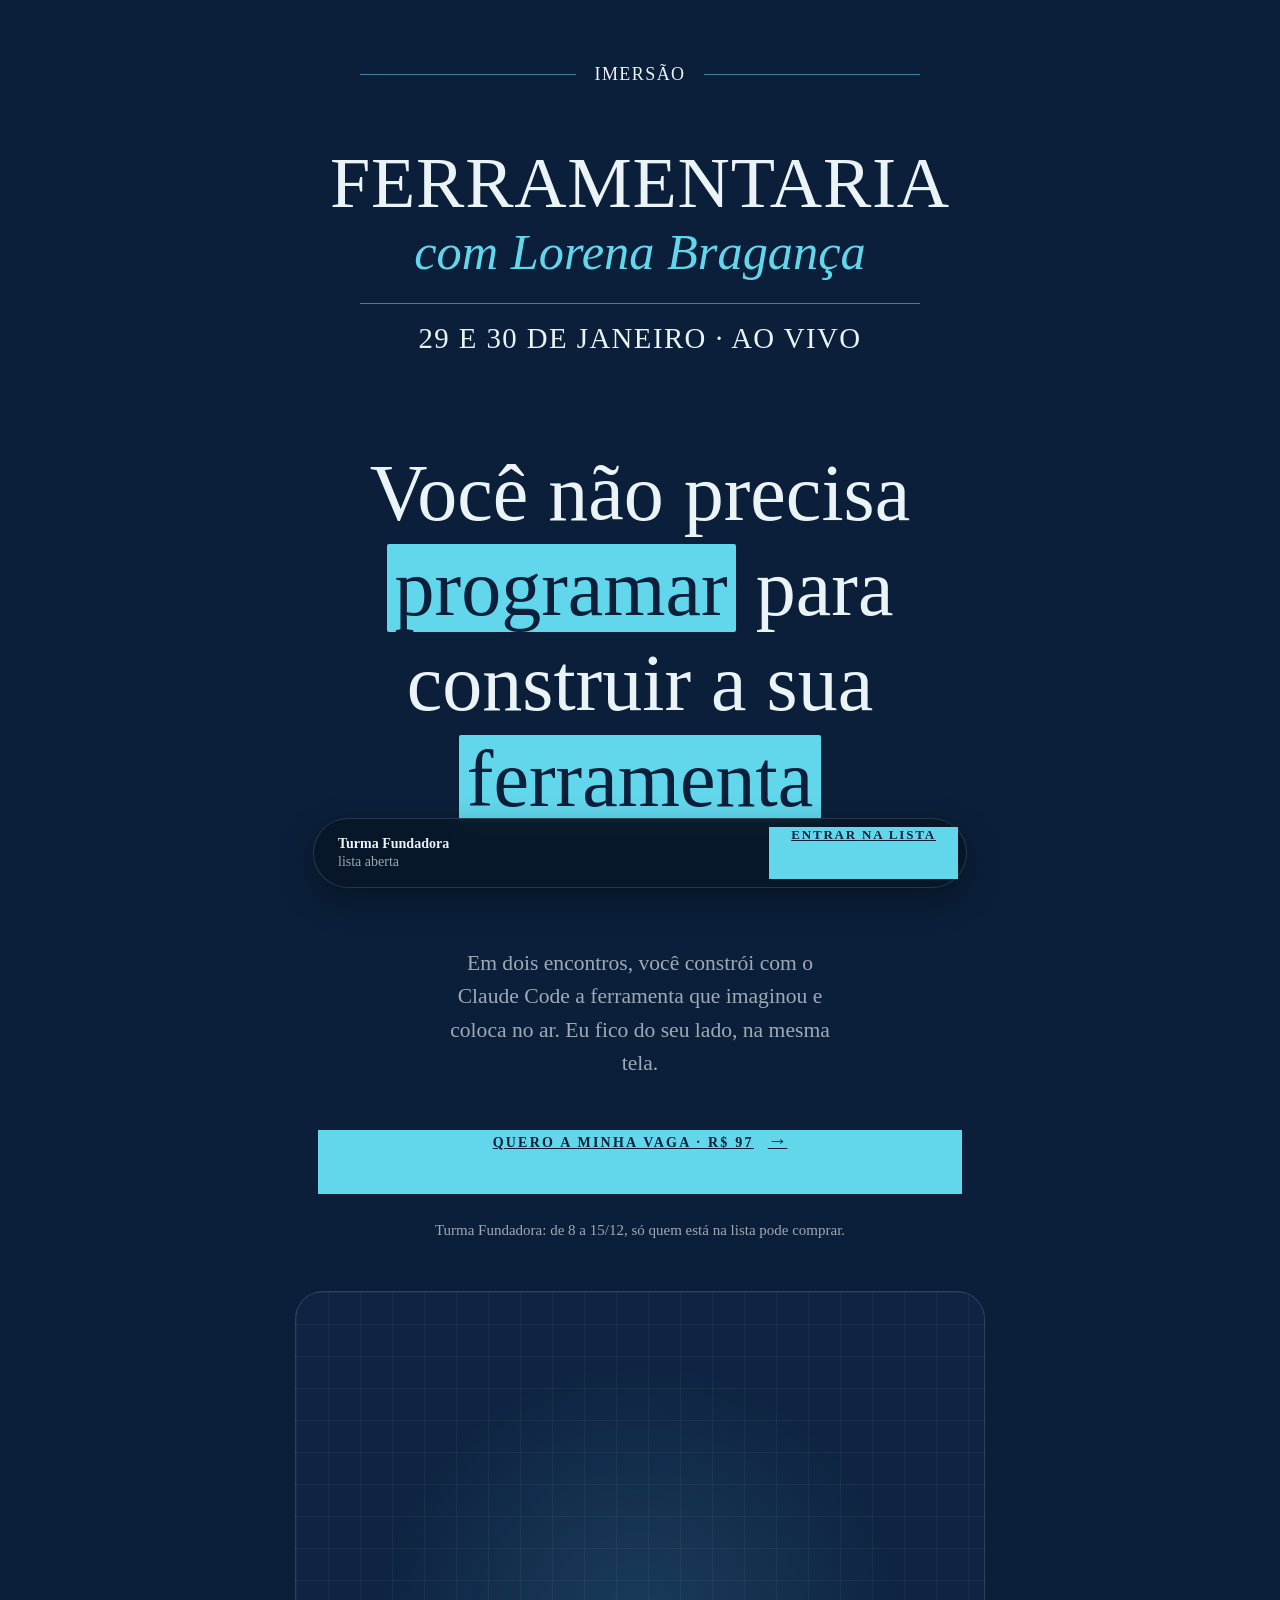
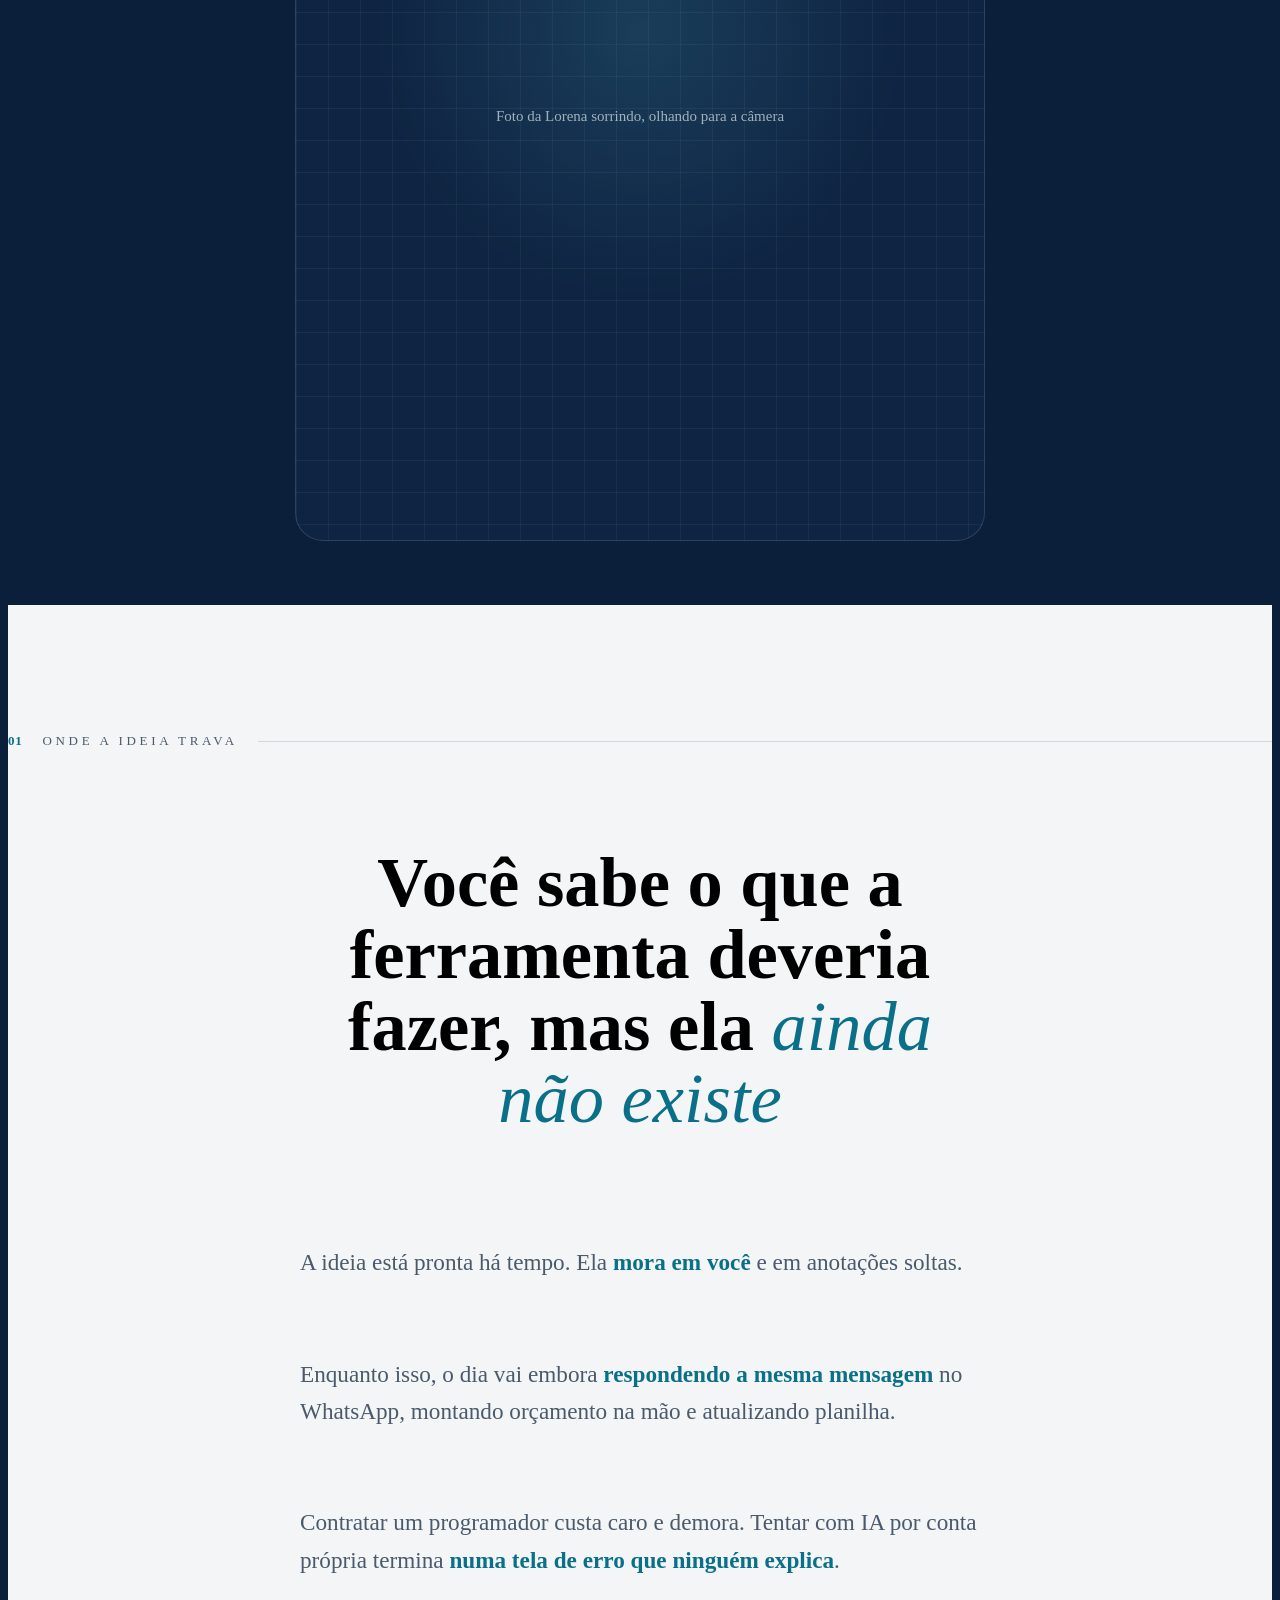
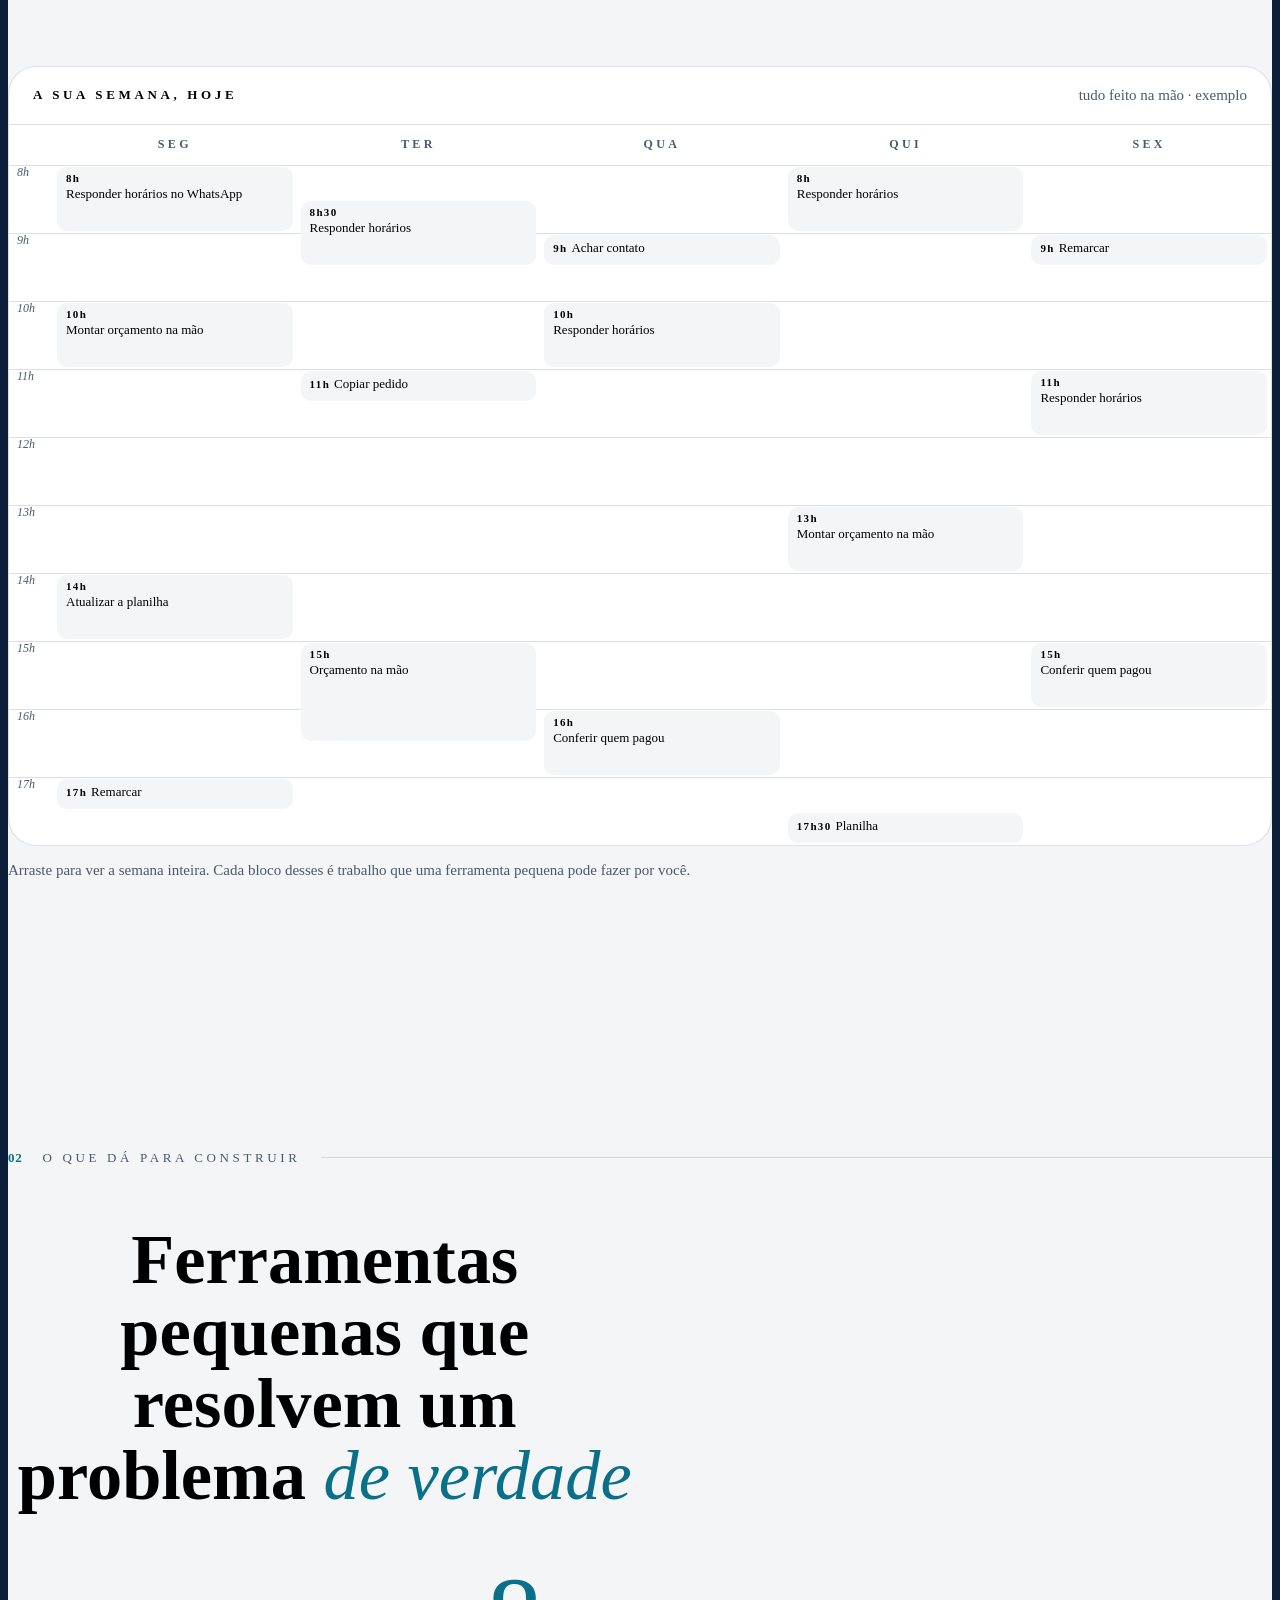
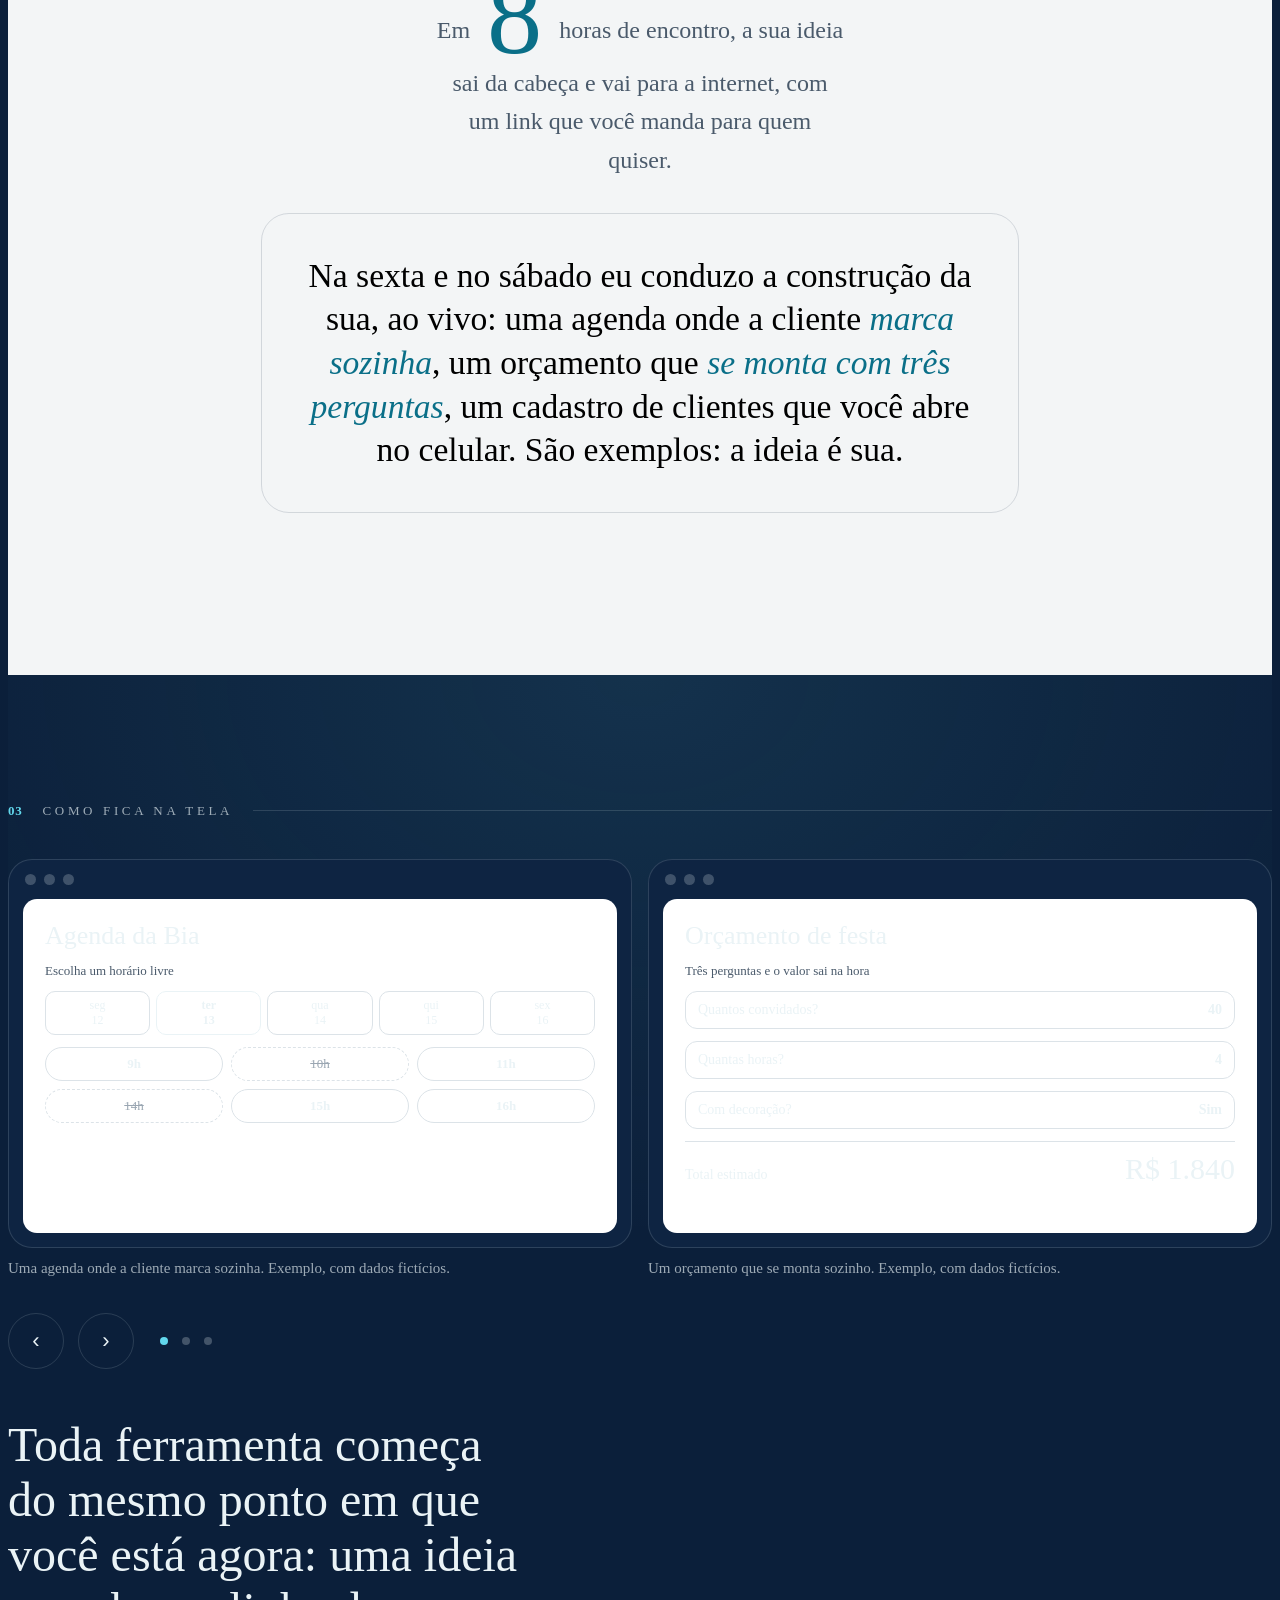
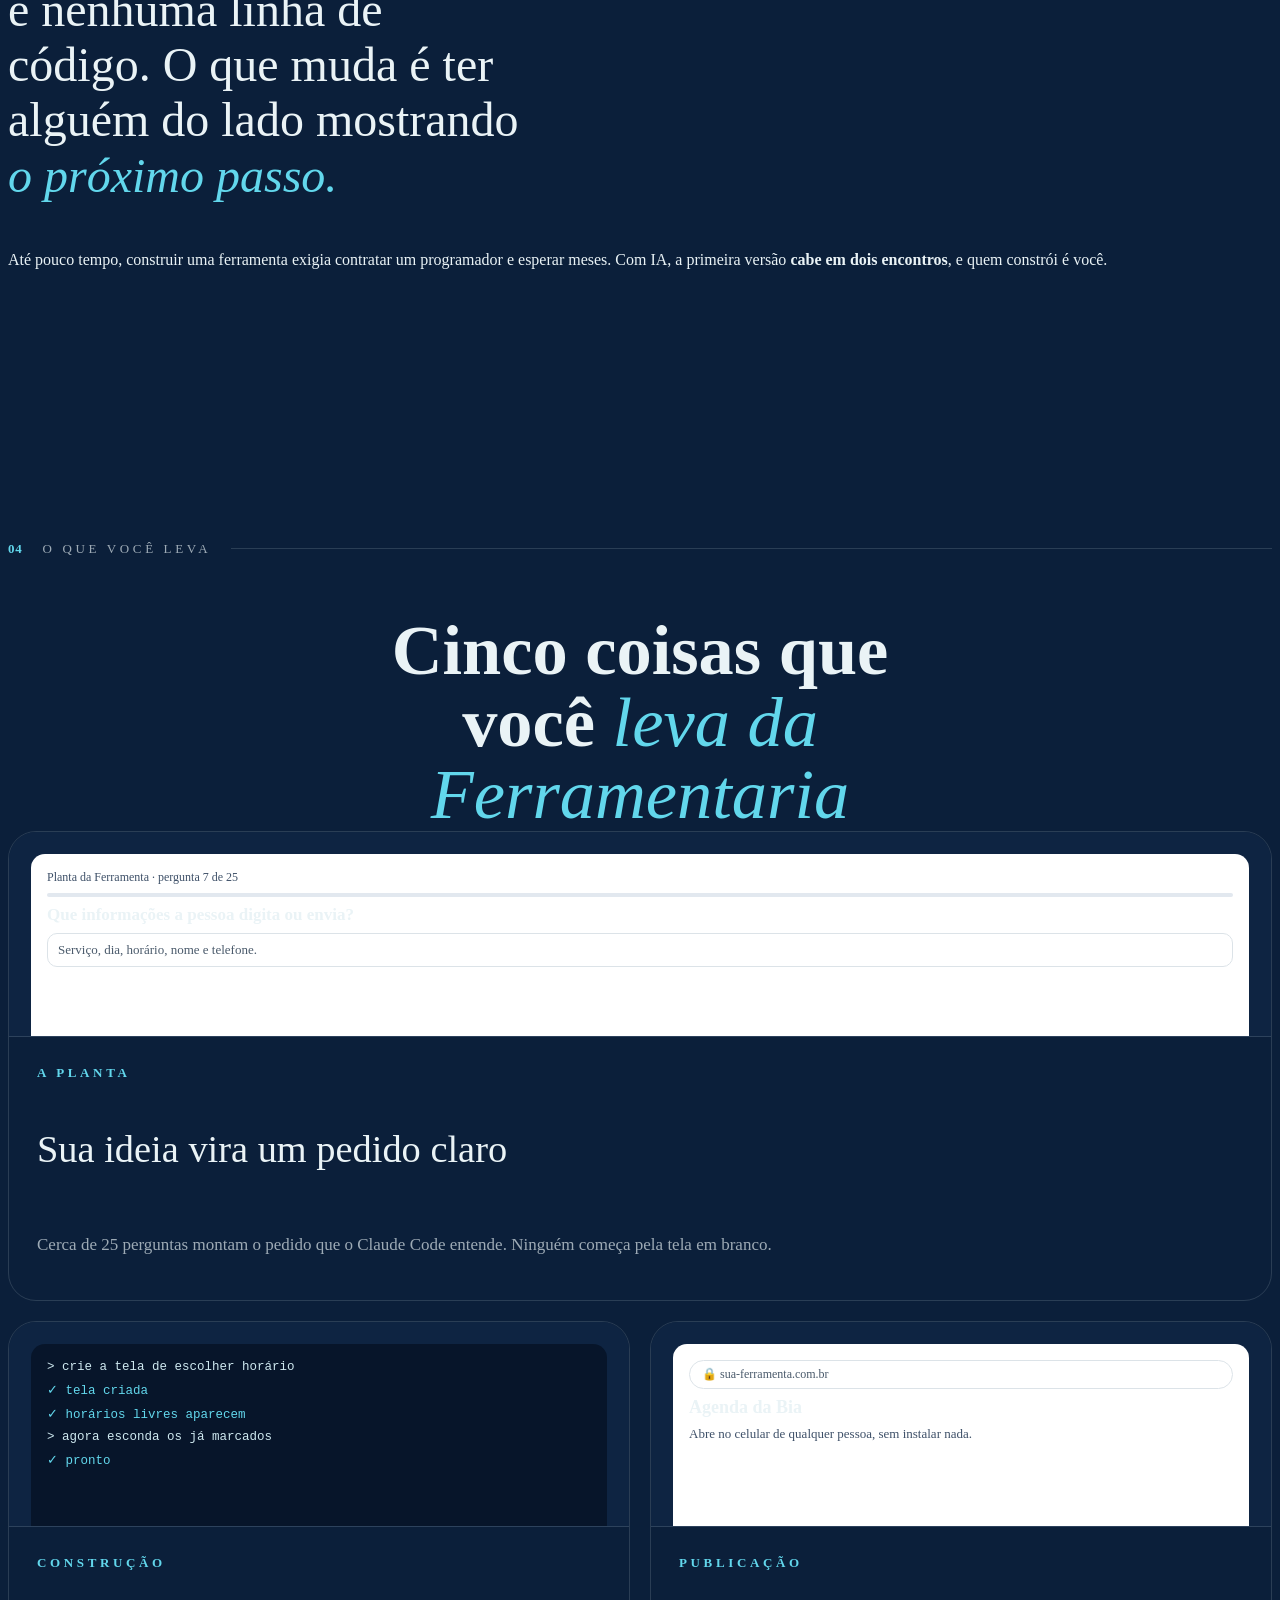
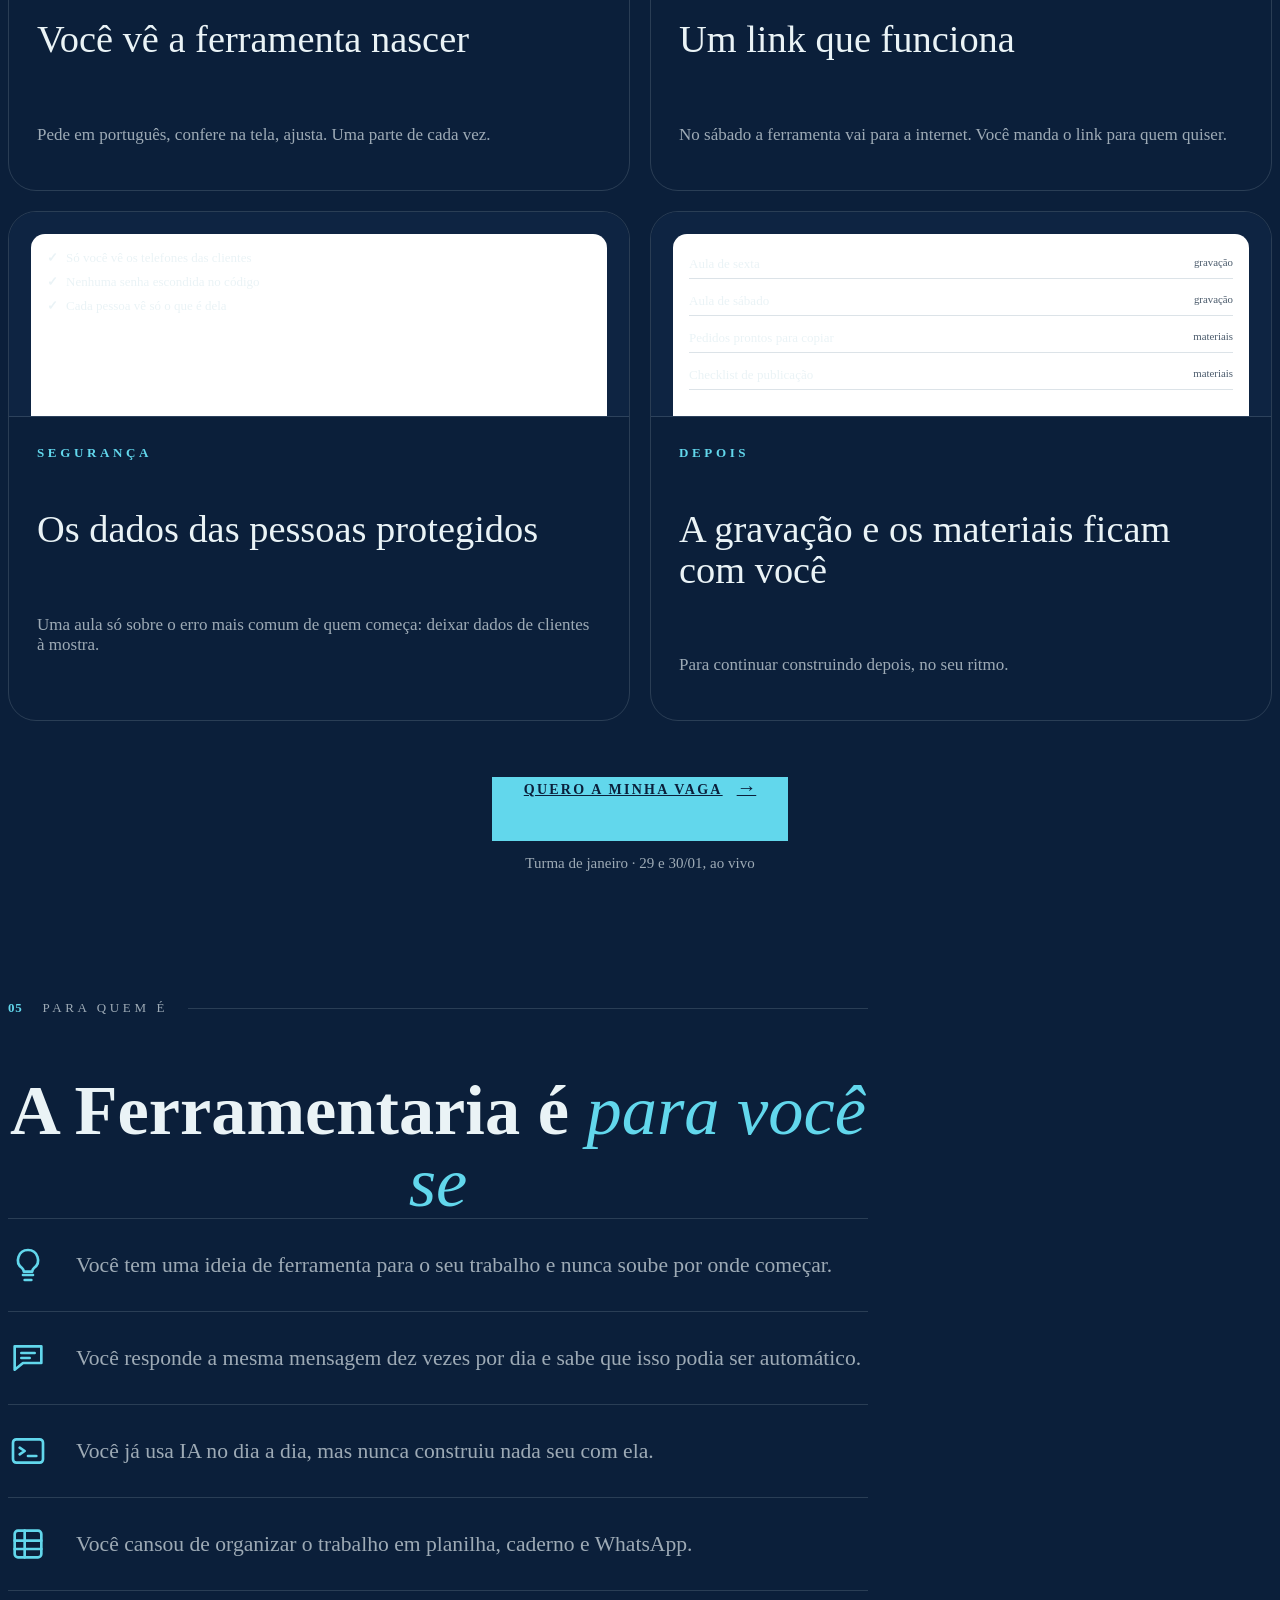
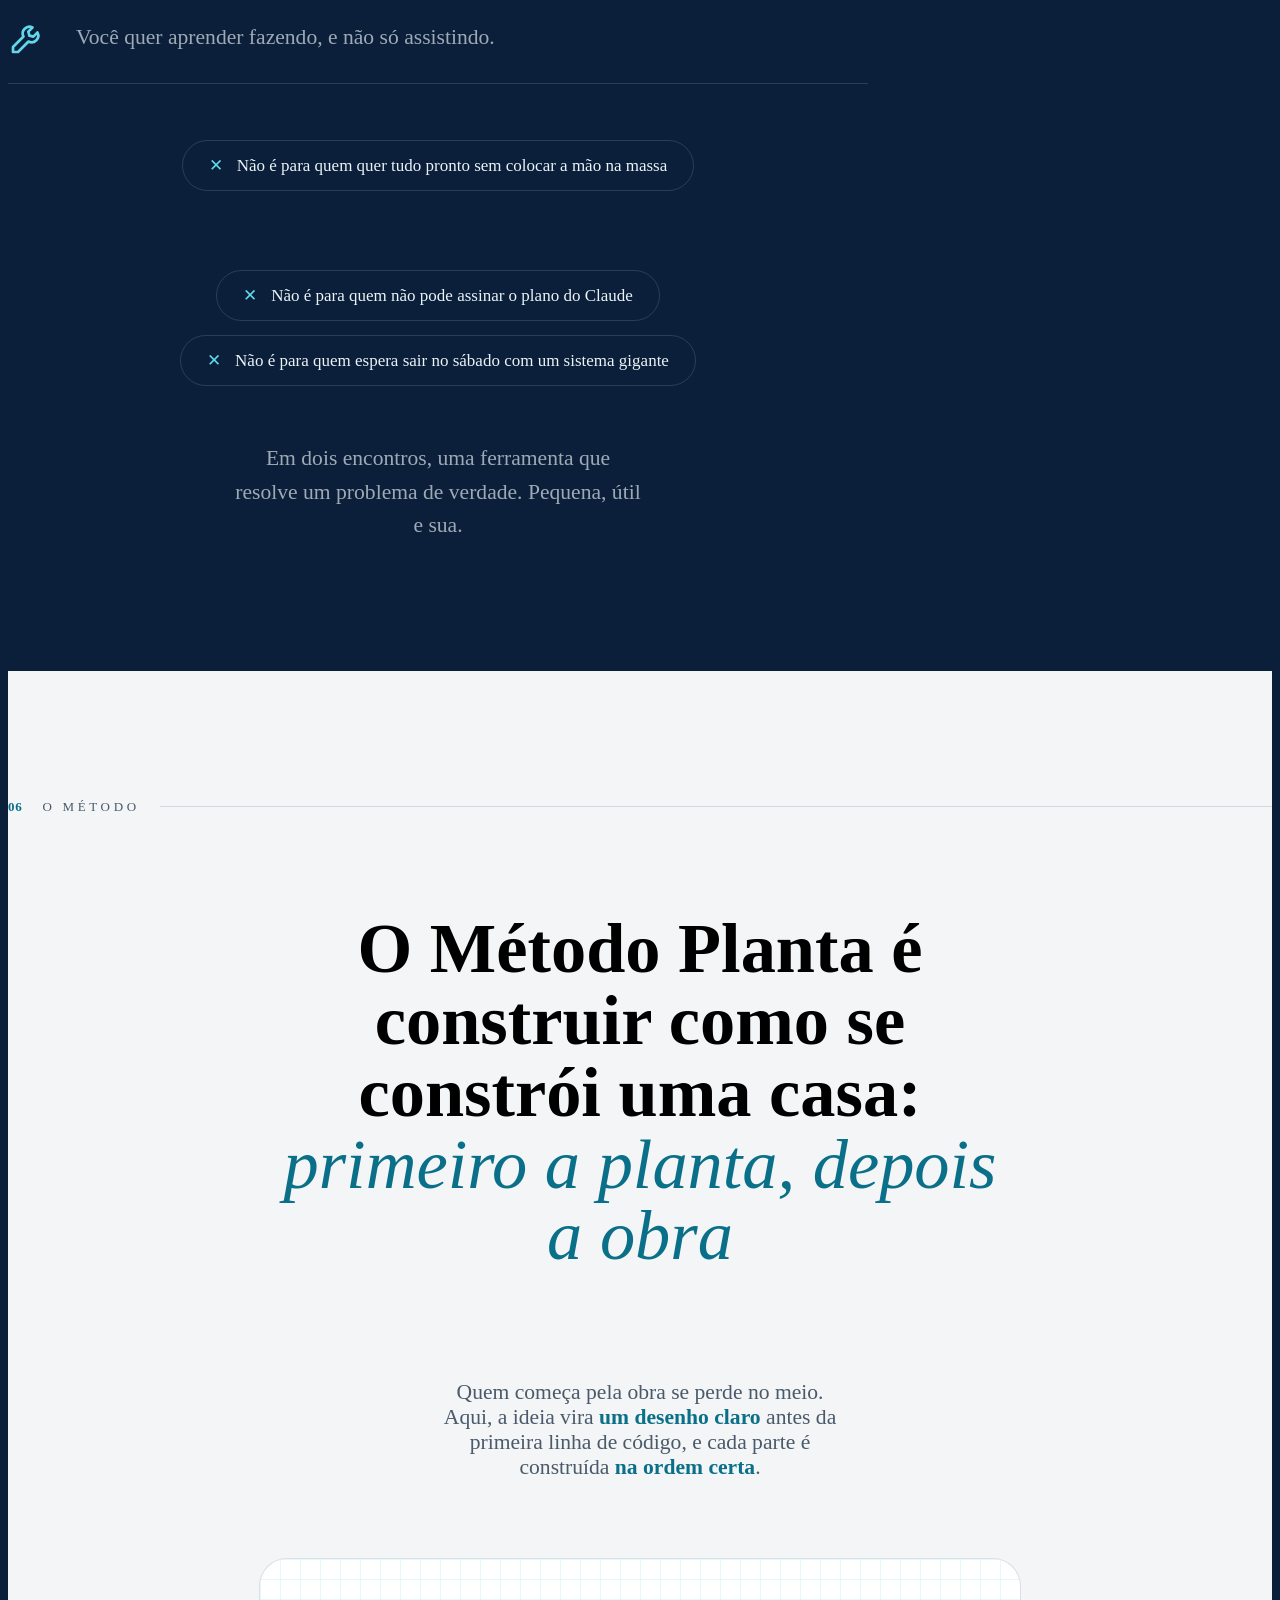
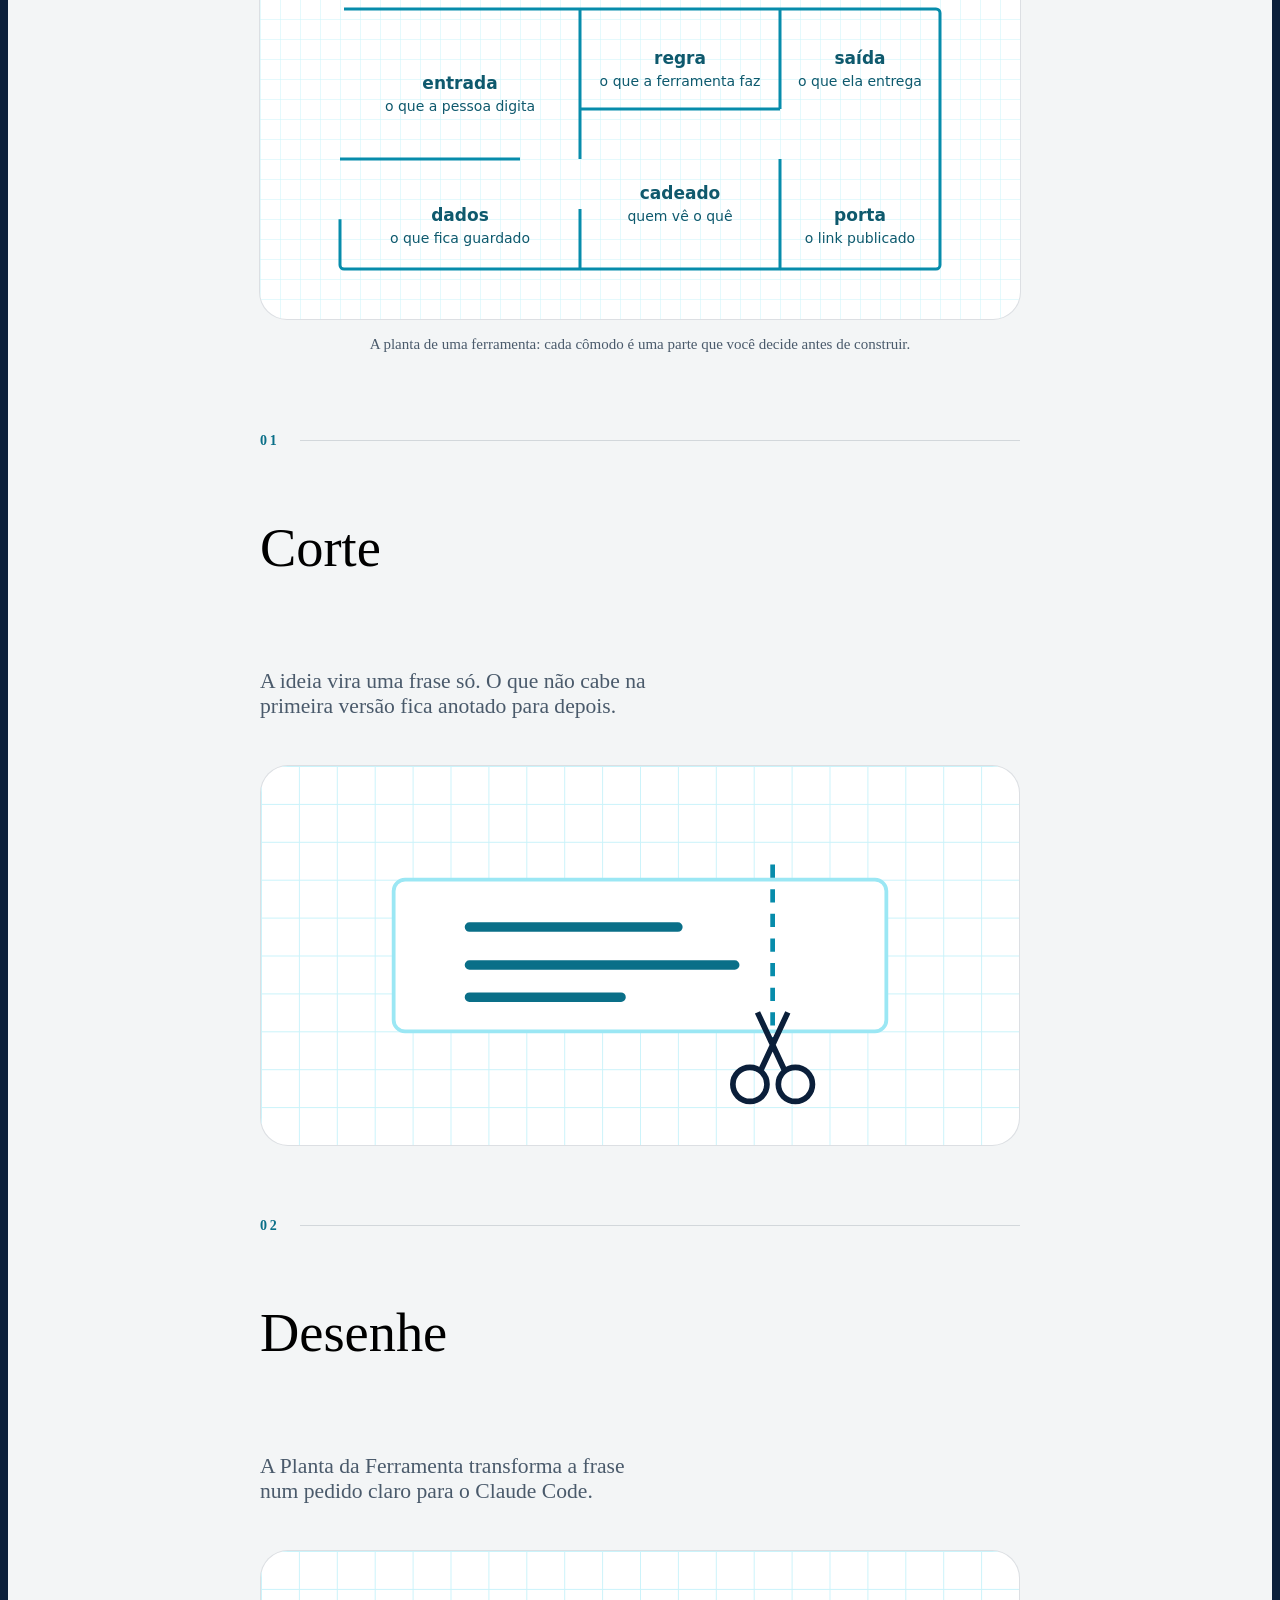
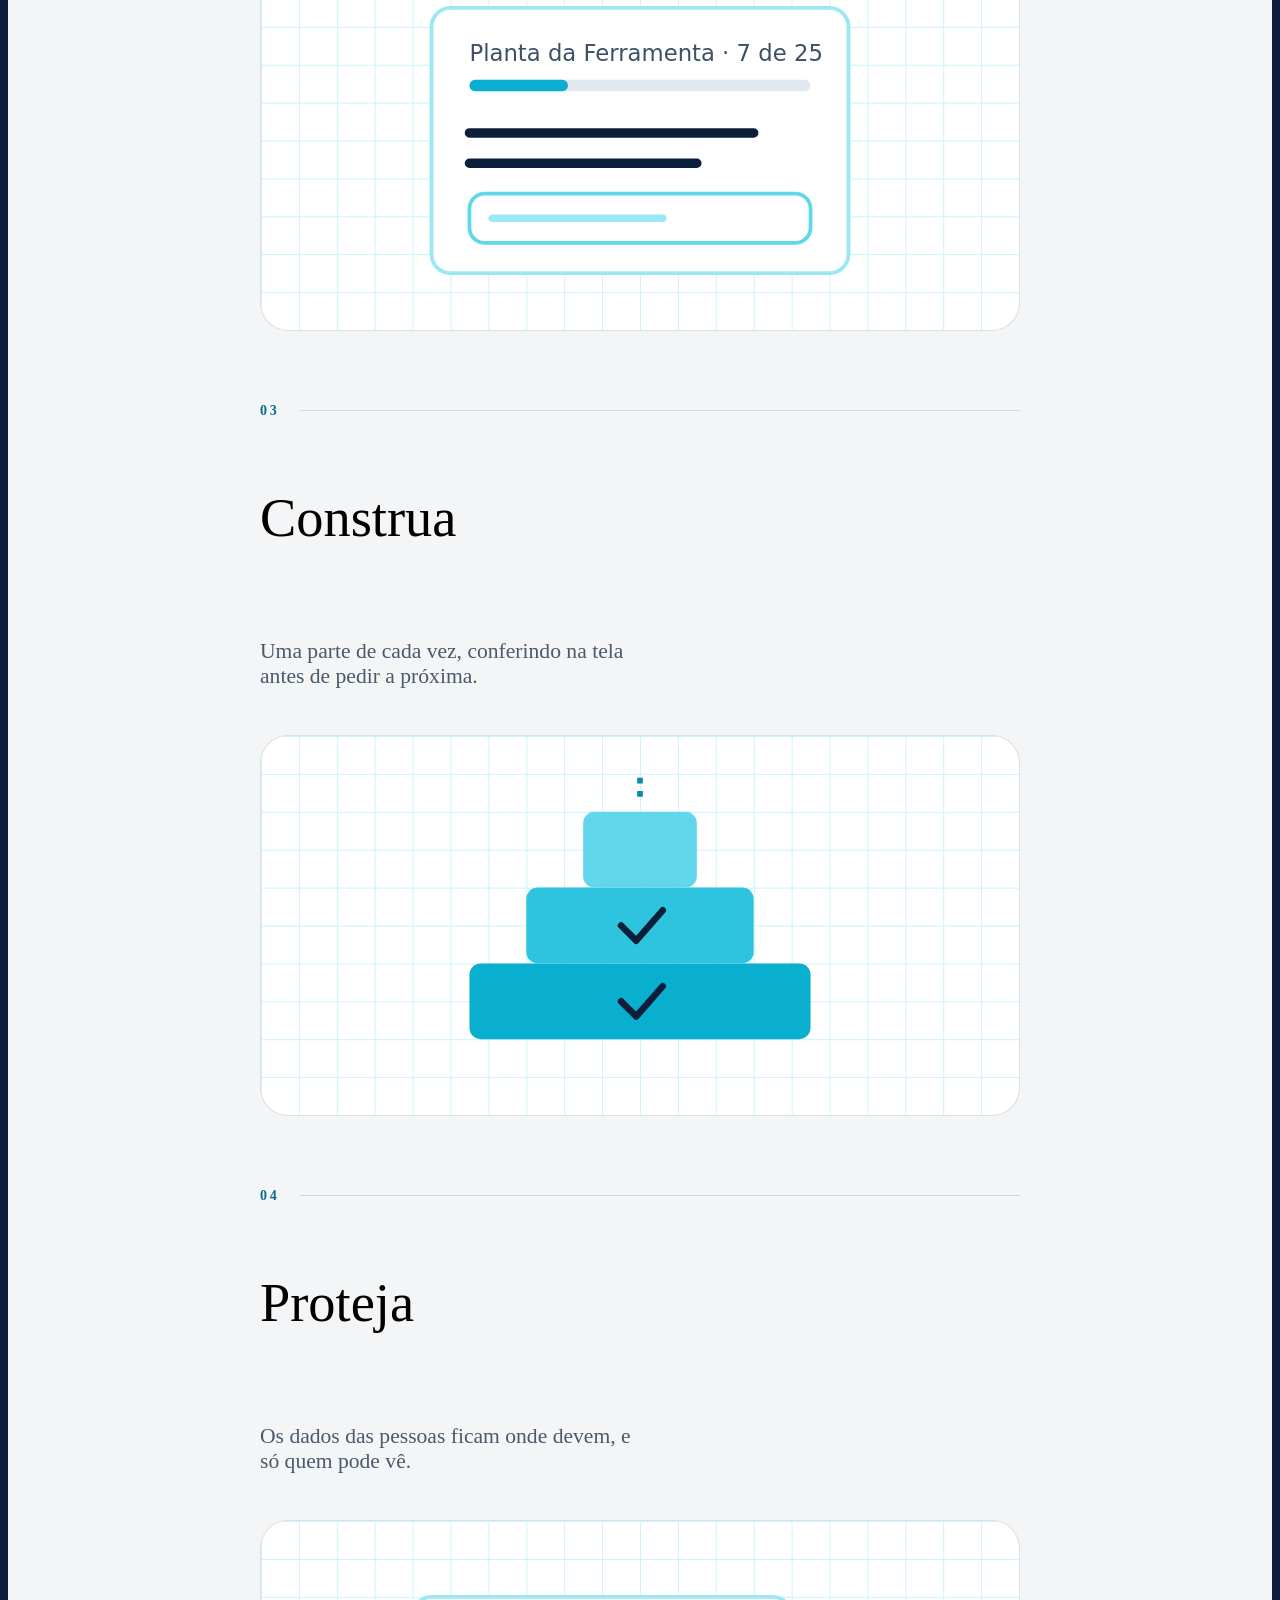
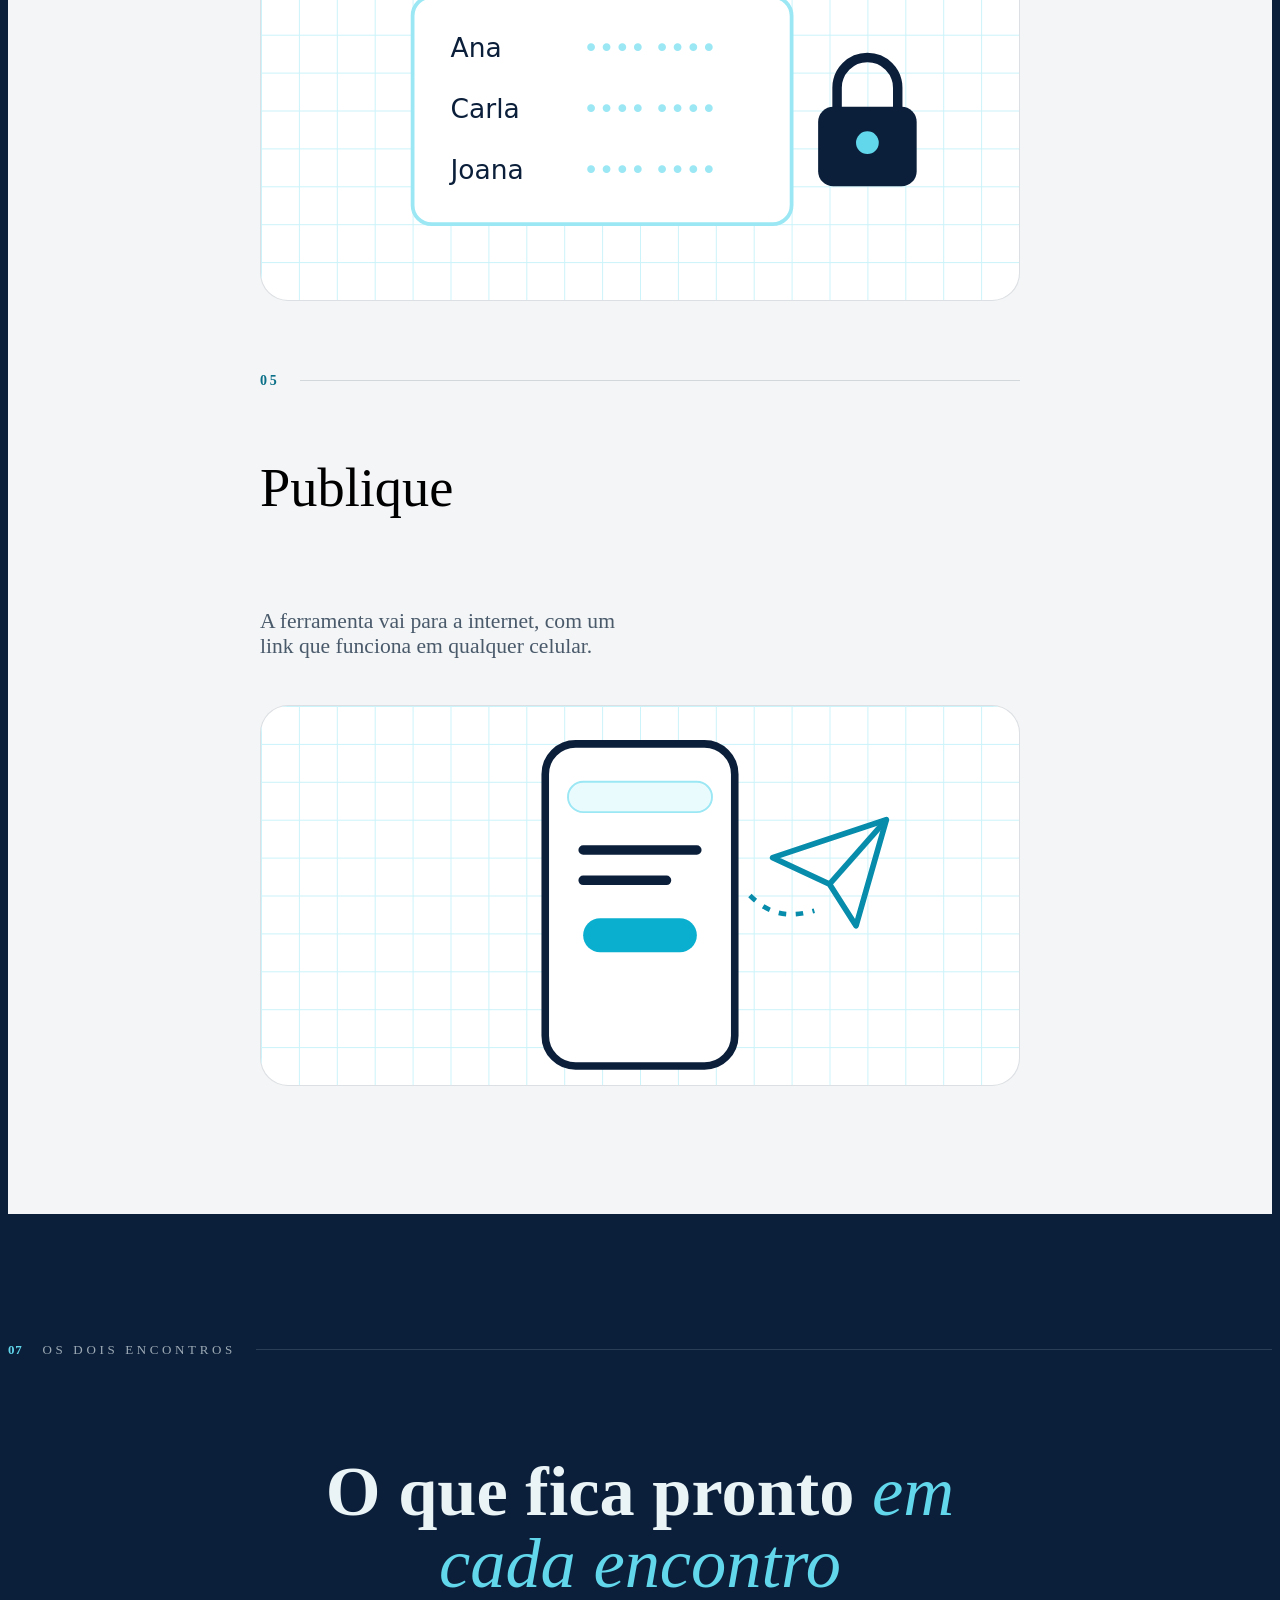
==== commit 94465f8e: "Página: movimento, como na referência Linha de progresso de leitura no topo; o título entra em sequê" ====
--- a/site/index.html
+++ b/site/index.html
@@ -297,6 +297,41 @@
 .rodape-grande .legal{border-top:1px solid var(--fio-escuro);padding-top:24px;font-size:14px;display:flex;flex-wrap:wrap;gap:12px 32px;justify-content:space-between}
 .rodape-grande a{color:var(--suave-escuro)}
 
+
+/* ================= movimento (27/09: "mais dinâmica, com animações") =================
+   Tudo aqui só liga quando o JavaScript roda e a pessoa não pediu menos
+   movimento no aparelho. Sem isso, a página aparece inteira, parada. */
+.progresso-leitura{position:fixed;top:0;left:0;right:0;height:3px;background:var(--acento);transform-origin:0 50%;transform:scaleX(0);z-index:20;pointer-events:none}
+.anima [data-anima]{transition:opacity .9s cubic-bezier(.2,.7,.2,1),transform .9s cubic-bezier(.2,.7,.2,1)}
+.anima [data-anima].escondido{opacity:0;transform:translateY(32px)}
+/* topo: entra em sequência, e o marca-texto é "pintado" da esquerda para a direita */
+@keyframes sobe{from{opacity:0;transform:translateY(24px)}to{opacity:1;transform:none}}
+.anima .topo > *{animation:sobe .9s cubic-bezier(.2,.7,.2,1) both}
+.anima .topo > :nth-child(1){animation-delay:.05s}.anima .topo > :nth-child(2){animation-delay:.15s}
+.anima .topo > :nth-child(3){animation-delay:.25s}.anima .topo > :nth-child(4){animation-delay:.35s}
+.anima .topo > :nth-child(5){animation-delay:.5s}.anima .topo > :nth-child(6){animation-delay:.6s}
+.anima .topo > :nth-child(7){animation-delay:.7s}.anima .topo > :nth-child(8){animation-delay:.8s}
+@keyframes pinta{from{background-size:0% 100%;color:var(--tinta-clara)}to{background-size:100% 100%;color:var(--escuro)}}
+.anima .topo .marca-texto{background:linear-gradient(var(--acento),var(--acento)) no-repeat 0 0 / 0% 100%;color:var(--tinta-clara);animation:pinta .8s cubic-bezier(.6,0,.2,1) forwards}
+.anima .topo .marca-texto:nth-of-type(1){animation-delay:.9s}
+.anima .topo .marca-texto:nth-of-type(2){animation-delay:1.4s}
+/* a semana: os blocos caem um a um */
+.anima .semana .tarefa{transition:opacity .5s ease,transform .5s cubic-bezier(.2,.7,.2,1);transition-delay:calc(var(--i,0) * 60ms)}
+.anima .semana.escondido .tarefa{opacity:0;transform:translateY(-10px) scale(.96)}
+/* o terminal "digita" linha a linha */
+.anima .terminal span{transition:opacity .25s ease;transition-delay:calc(var(--i,0) * 420ms + 300ms)}
+.anima .leva.escondido .terminal span{opacity:0}
+/* a planta se desenha */
+.anima .planta-desenho g[stroke] > *{stroke-dasharray:1500;stroke-dashoffset:0;transition:stroke-dashoffset 2.2s cubic-bezier(.4,0,.2,1) .2s}
+.anima .planta-desenho.escondido g[stroke] > *{stroke-dashoffset:1500}
+/* o selo gira devagar */
+@keyframes gira{to{transform:rotate(360deg)}}
+.anima .selo-garantia .gira{transform-box:view-box;transform-origin:110px 110px;animation:gira 30s linear infinite}
+/* botões: a seta anda um pouco */
+.cta-largo::after,.cta-meio .botao::after,.ingresso .botao::after{transition:transform .25s ease}
+.cta-largo:hover::after,.cta-meio .botao:hover::after,.ingresso .botao:hover::after{transform:translateX(5px)}
+@media (prefers-reduced-motion: reduce){.progresso-leitura{display:none}}
+
 /* ---------- barra fixa ---------- */
 .barra-fixa{position:fixed;left:0;right:0;bottom:0;z-index:10;padding:12px 16px calc(12px + env(safe-area-inset-bottom,0px))}
 .barra-fixa div{max-width:620px;margin:0 auto;background:rgba(8,23,41,.92);-webkit-backdrop-filter:blur(10px);backdrop-filter:blur(10px);color:var(--tinta-clara);border:1px solid var(--fio-escuro);border-radius:999px;display:flex;align-items:center;justify-content:space-between;gap:12px;padding:8px 8px 8px 24px;box-shadow:0 12px 32px rgba(0,0,0,.35)}
@@ -380,7 +415,7 @@
       <div class="marcador"><b>02</b>O que dá para construir</div>
       <div class="centro pilha pilha--g" style="align-items:center">
         <h2 style="max-width:18ch">Ferramentas pequenas que resolvem um problema <span class="it">de verdade</span></h2>
-        <p class="grande-numero">Em <strong>8</strong> horas de encontro, a sua ideia sai da cabeça e vai para a internet, com um link que você manda para quem quiser.</p>
+        <p class="grande-numero">Em <strong data-conta="8">8</strong> horas de encontro, a sua ideia sai da cabeça e vai para a internet, com um link que você manda para quem quiser.</p>
         <p class="quadro">Na sexta e no sábado eu conduzo a construção da sua, ao vivo: uma agenda onde a cliente <span class="it">marca sozinha</span>, um orçamento que <span class="it">se monta com três perguntas</span>, um cadastro de clientes que você abre no celular. São exemplos: a ideia é sua.</p>
       </div>
     </div>
@@ -589,7 +624,7 @@
       </div>
       <div class="dia-bloco">
         <span class="rot">Onde ela ganha forma</span>
-        <span class="dia-num">29</span>
+        <span class="dia-num" data-conta="29">29</span>
         <span class="quando2">Sexta 29/01, das 18h às 22h</span>
         <span class="pronto">O que fica pronto</span>
         <ul class="lista-pronto">
@@ -600,7 +635,7 @@
       </div>
       <div class="dia-bloco">
         <span class="rot">Onde ela vai para o ar</span>
-        <span class="dia-num">30</span>
+        <span class="dia-num" data-conta="30">30</span>
         <span class="quando2">Sábado 30/01, das 8h às 12h</span>
         <span class="pronto">O que fica pronto</span>
         <ul class="lista-pronto">
@@ -683,7 +718,7 @@
       <div class="ingresso">
         <span class="selo-ing">Ingresso</span>
         <span class="quando3">Sexta 29/01, das 18h às 22h, e sábado 30/01, das 8h às 12h</span>
-        <div class="valor"><span class="rs">R$</span><span class="num">97</span><span class="forma-pag">à vista no Pix<br>ou no cartão</span></div>
+        <div class="valor"><span class="rs">R$</span><span class="num" data-conta="97">97</span><span class="forma-pag">à vista no Pix<br>ou no cartão</span></div>
         <ul class="inclui">
           <li><span><b>Os dois encontros ao vivo</b></span></li>
           <li><span><b>A gravação</b>, já inclusa, sem pagar nada a mais</span></li>
@@ -706,7 +741,7 @@
           <defs><path id="circulo" d="M110 110 m-86 0 a86 86 0 1 1 172 0 a86 86 0 1 1 -172 0"/></defs>
           <circle cx="110" cy="110" r="104" fill="none" stroke="currentColor" stroke-opacity=".45"/>
           <circle cx="110" cy="110" r="64" fill="none" stroke="currentColor" stroke-opacity=".45"/>
-          <text font-family="Figtree, system-ui, sans-serif" font-size="12.5" font-weight="700" fill="currentColor"><textPath href="#circulo" textLength="528" lengthAdjust="spacingAndGlyphs">REEMBOLSO DE 100% · ATÉ 7 DIAS APÓS O EVENTO ·</textPath></text>
+          <g class="gira"><text font-family="Instrument Sans, system-ui, sans-serif" font-size="12.5" font-weight="700" fill="currentColor"><textPath href="#circulo" textLength="528" lengthAdjust="spacingAndGlyphs">REEMBOLSO DE 100% · ATÉ 7 DIAS APÓS O EVENTO ·</textPath></text></g>
           <path d="M84 112l18 18 36-40" fill="none" stroke="currentColor" stroke-width="7" stroke-linecap="round" stroke-linejoin="round"/>
         </svg>
         <p>Participe dos dois encontros. Se não sair com a ferramenta publicada, me escreva em até 7 dias depois do evento e eu devolvo 100%. E, como em toda compra pela internet, você também pode desistir em até 7 dias depois de comprar, sem explicar nada.</p>
@@ -799,6 +834,83 @@
   if (document.fonts && document.fonts.ready) document.fonts.ready.then(ajustar);
 })();
 
+
+// ================= movimento =================
+// Nada fica escondido se o JavaScript não rodar, ou se o aparelho pedir
+// menos movimento: aí a página aparece inteira e parada.
+(function () {
+  var raiz = document.documentElement;
+  var barra = document.createElement("div");
+  barra.className = "progresso-leitura";
+  barra.setAttribute("aria-hidden", "true");
+  document.body.appendChild(barra);
+  function progresso() {
+    var rolavel = document.scrollingElement || raiz;
+    var total = rolavel.scrollHeight - window.innerHeight;
+    barra.style.transform = "scaleX(" + (total > 0 ? Math.min(1, rolavel.scrollTop / total) : 0) + ")";
+  }
+  window.addEventListener("scroll", progresso, { passive: true });
+  progresso();
+
+  if (window.matchMedia("(prefers-reduced-motion: reduce)").matches || !("IntersectionObserver" in window)) return;
+  raiz.classList.add("anima");
+
+  // o que surge ao rolar; irmãos entram um pouco depois do outro
+  var seletor = ".marcador, main h2:not(.topo h2), .dor p, .semana, .grande-numero, .quadro, .telas, .frase-grande, .leva, " +
+    ".pra-quem li, .nao-e li, .nao-precisa li, .fecho, .metodo-topo p, .planta-desenho, .passos-metodo2 li, .antes, " +
+    ".dia-bloco, .lista-pronto li, .requisito, .nota-centro, .conduz > *, .forma, .ancora, .ingresso, .garantia > *, " +
+    ".lista form, .perguntas-n details, .fechamento > *, .cta-meio, .fecho-dias";
+  var alvos = Array.prototype.filter.call(document.querySelectorAll(seletor), function (el) { return !el.closest(".topo"); });
+  var altura = window.innerHeight;
+  alvos.forEach(function (el) {
+    el.setAttribute("data-anima", "");
+    var irmaos = el.parentElement ? Array.prototype.indexOf.call(el.parentElement.children, el) : 0;
+    el.style.transitionDelay = (Math.min(irmaos, 5) * 90) + "ms";
+    if (el.getBoundingClientRect().top > altura * 0.92) el.classList.add("escondido");
+  });
+  document.querySelectorAll(".semana .tarefa").forEach(function (t, i) { t.style.setProperty("--i", i); });
+  document.querySelectorAll(".terminal span").forEach(function (t, i) { t.style.setProperty("--i", i); });
+
+  // números que sobem até o valor certo
+  function conta(el) {
+    var fim = parseInt(el.getAttribute("data-conta"), 10), t0 = null;
+    function passo(t) {
+      if (!t0) t0 = t;
+      var k = Math.min(1, (t - t0) / 1200);
+      el.textContent = Math.round(fim * (1 - Math.pow(1 - k, 3)));
+      if (k < 1) requestAnimationFrame(passo);
+    }
+    requestAnimationFrame(passo);
+  }
+  var numeros = document.querySelectorAll("[data-conta]");
+
+  var observador = new IntersectionObserver(function (itens) {
+    itens.forEach(function (item) {
+      if (!item.isIntersecting) return;
+      item.target.classList.remove("escondido");
+      item.target.querySelectorAll("[data-conta]").forEach(function (n) { if (!n.dataset.contou) { n.dataset.contou = "1"; conta(n); } });
+      if (item.target.hasAttribute("data-conta") && !item.target.dataset.contou) { item.target.dataset.contou = "1"; conta(item.target); }
+      observador.unobserve(item.target);
+    });
+  }, { rootMargin: "0px 0px -8% 0px" });
+  alvos.forEach(function (el) { observador.observe(el); });
+  numeros.forEach(function (n) { if (!n.closest("[data-anima]")) observador.observe(n); });
+
+  // as telas de exemplo passam sozinhas, até a pessoa mexer nelas
+  var trilho = document.getElementById("telas"), mexeu = false;
+  if (trilho) {
+    ["pointerdown", "wheel", "touchstart", "keydown"].forEach(function (e) { trilho.addEventListener(e, function () { mexeu = true; }, { passive: true }); });
+    ["ant", "prox"].forEach(function (id) { var b = document.getElementById(id); if (b) b.addEventListener("click", function () { mexeu = true; }); });
+    setInterval(function () {
+      if (mexeu || document.hidden) return;
+      var r = trilho.getBoundingClientRect();
+      if (r.bottom < 0 || r.top > window.innerHeight) return;
+      var fim = trilho.scrollLeft + trilho.clientWidth >= trilho.scrollWidth - 4;
+      trilho.scrollTo({ left: fim ? 0 : trilho.scrollLeft + trilho.firstElementChild.getBoundingClientRect().width + 16, behavior: "smooth" });
+    }, 4500);
+  }
+})();
+
 // Telas de exemplo: setas e pontinhos acompanham a rolagem.
 (function () {
   var trilho = document.getElementById("telas");
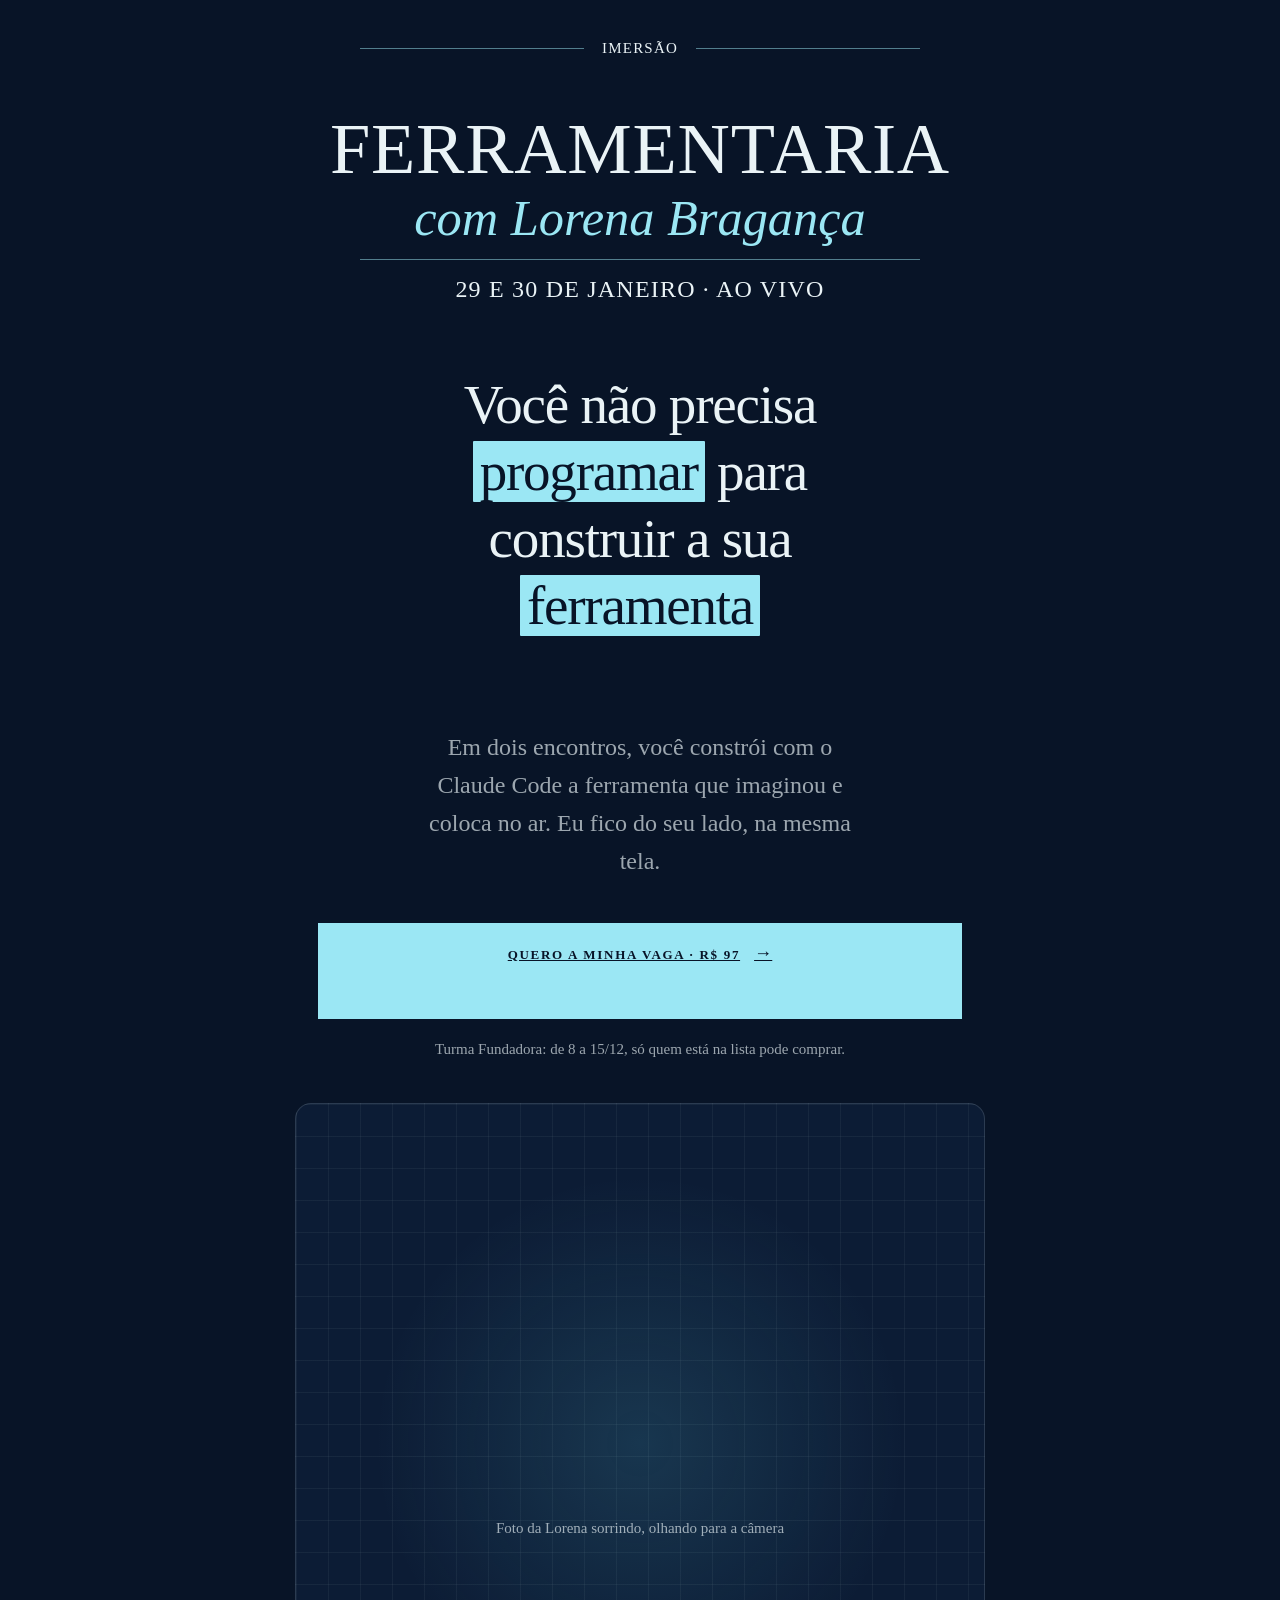
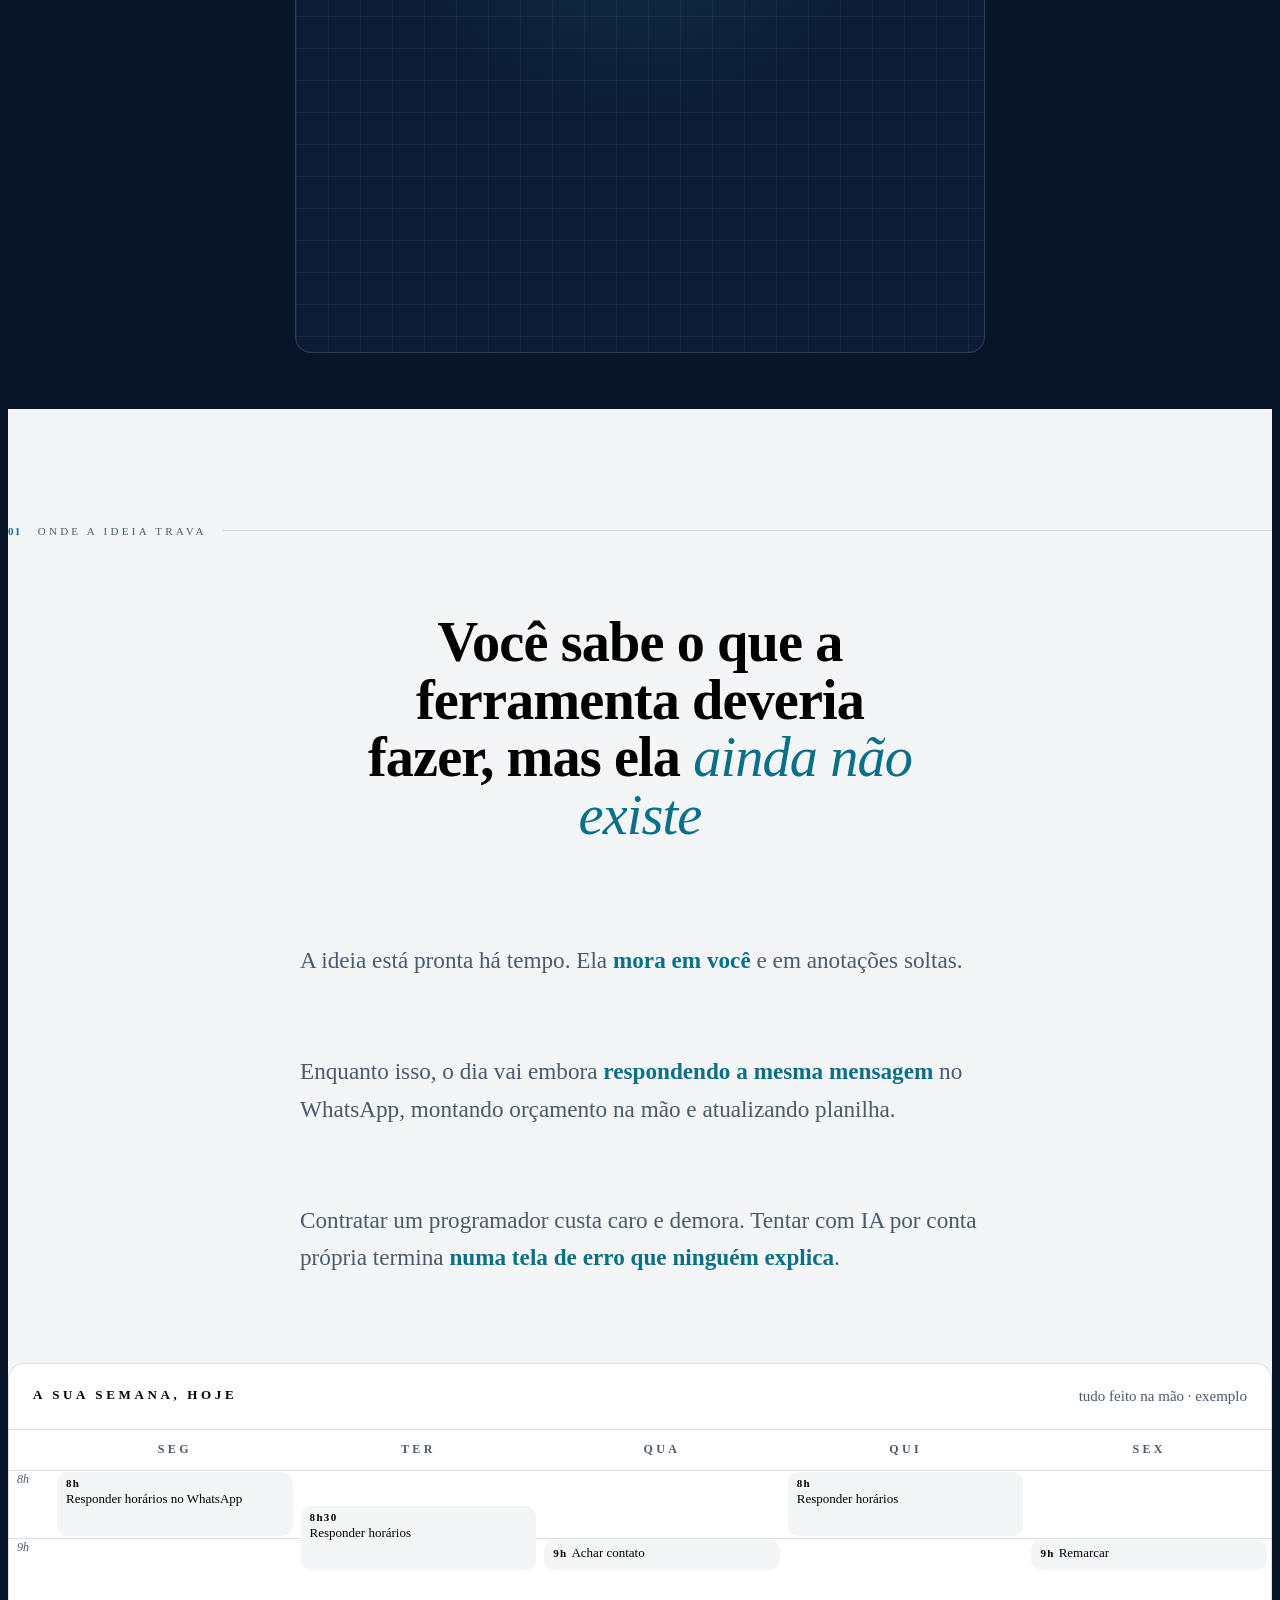
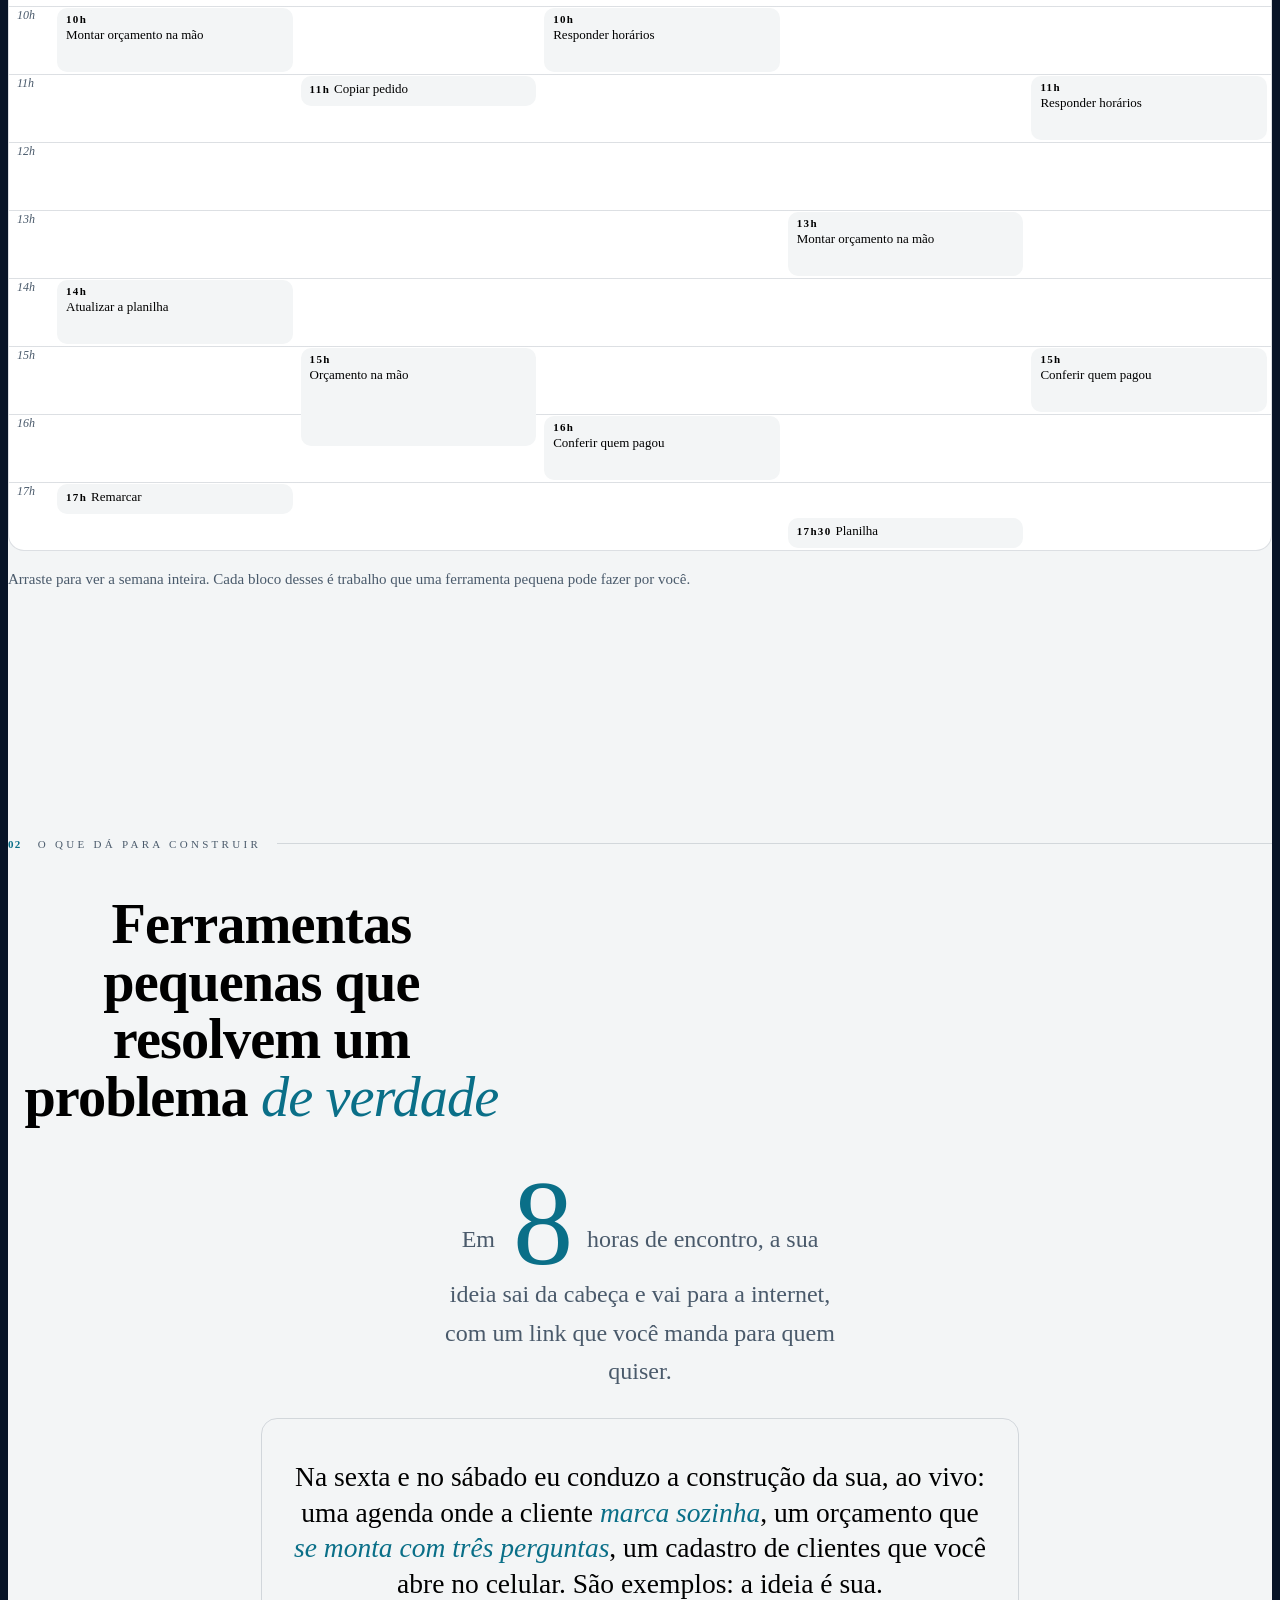
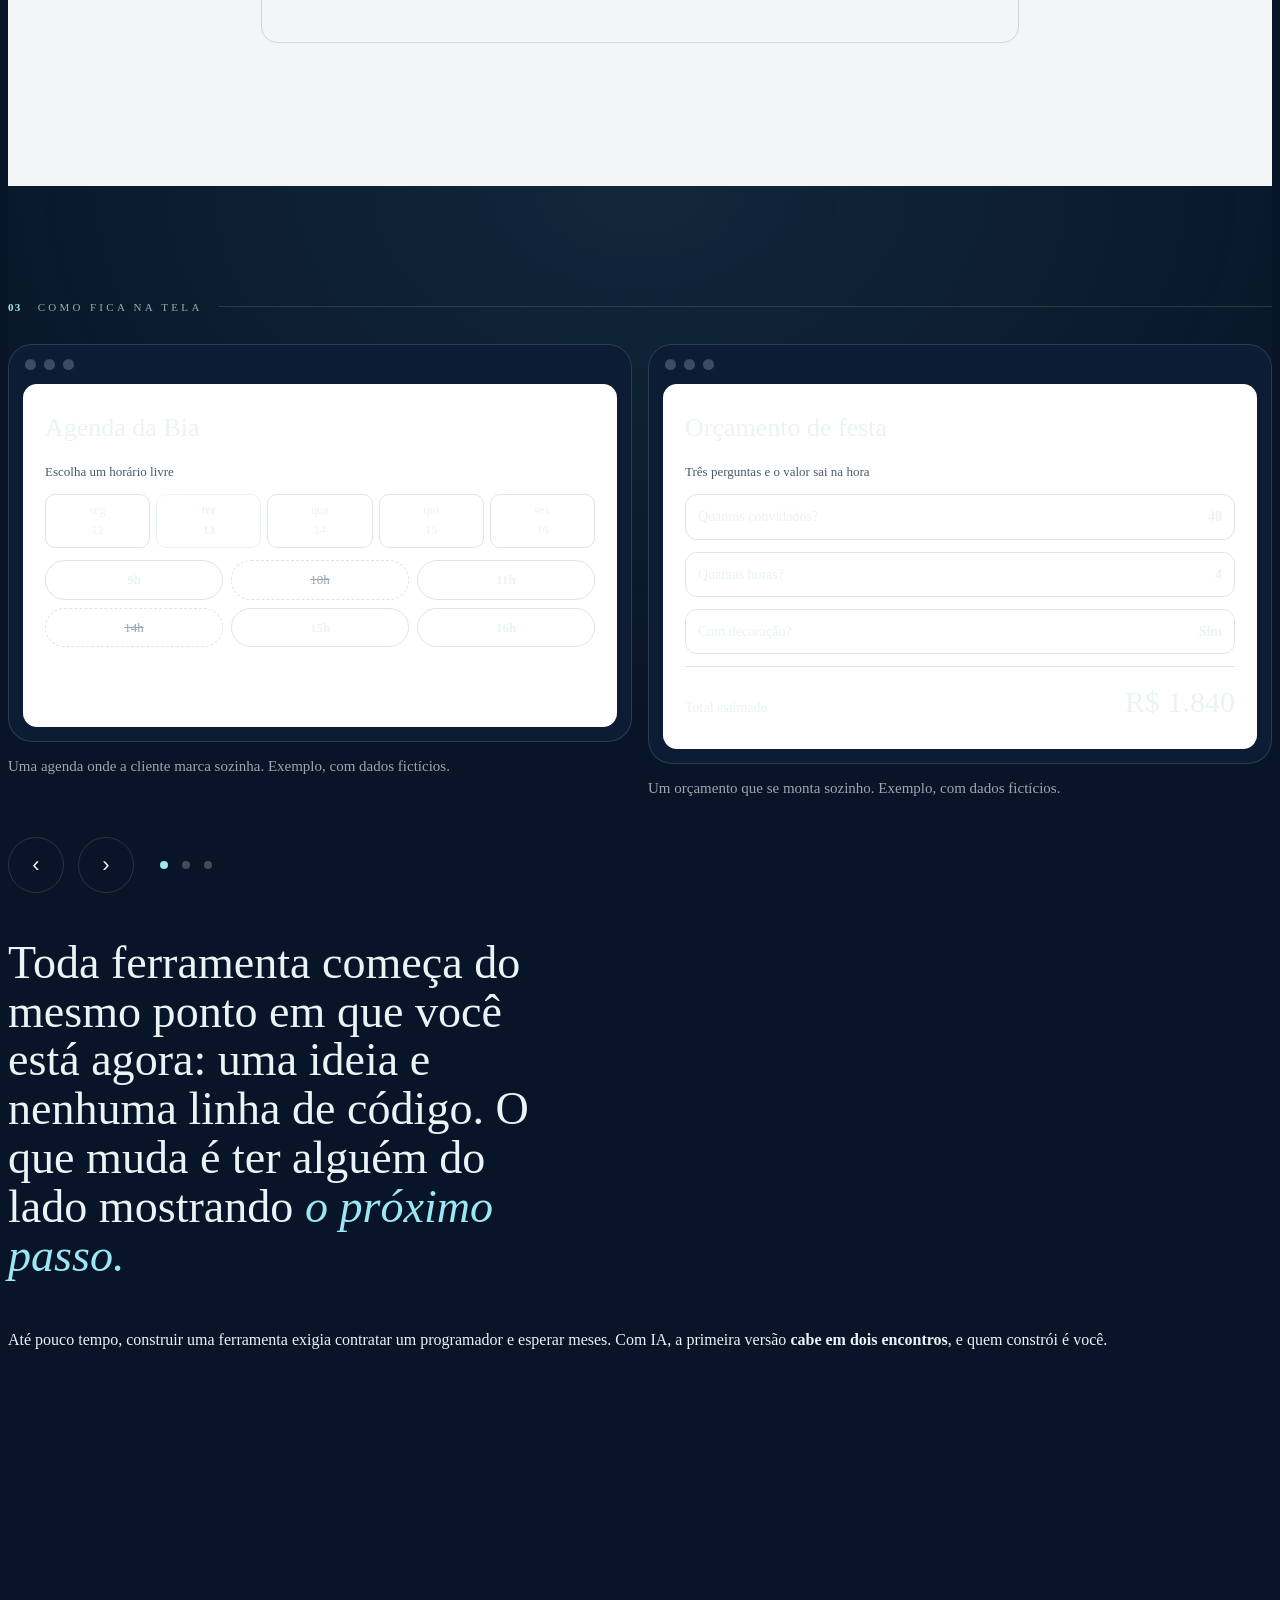
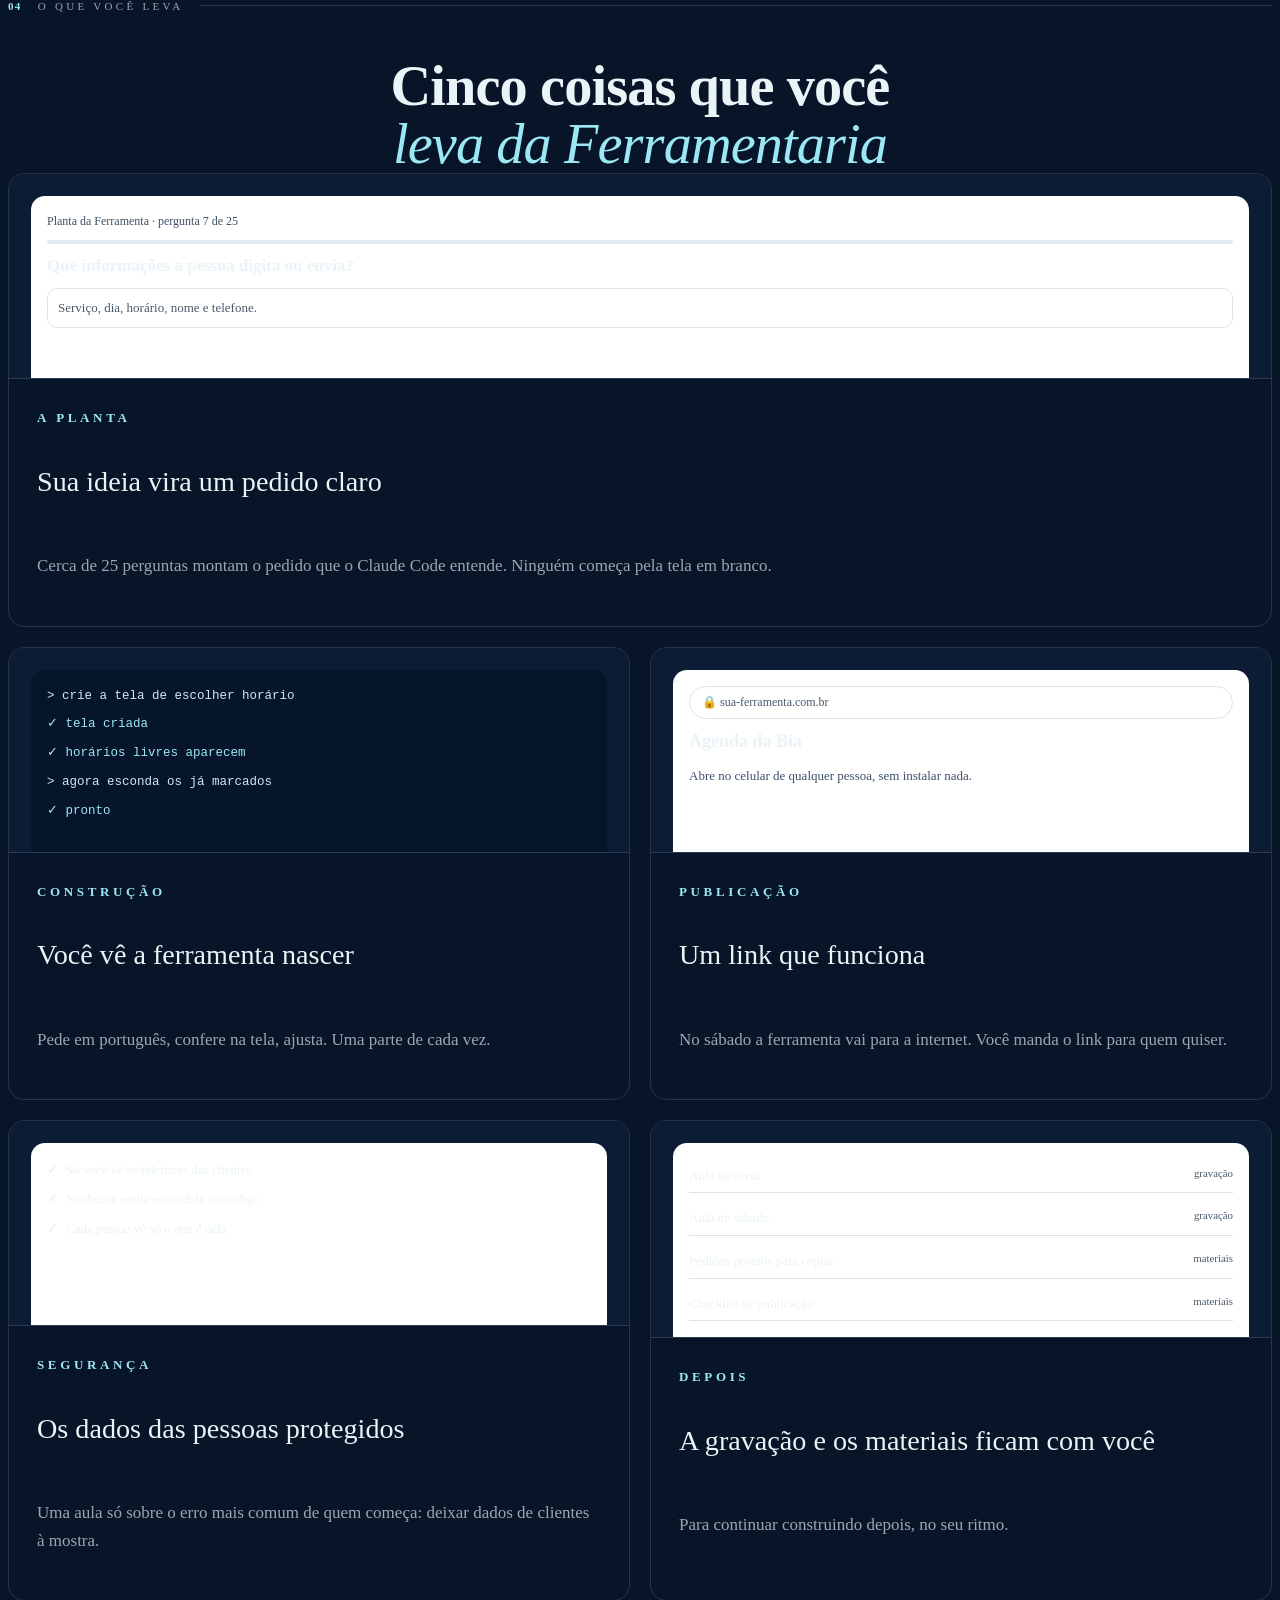
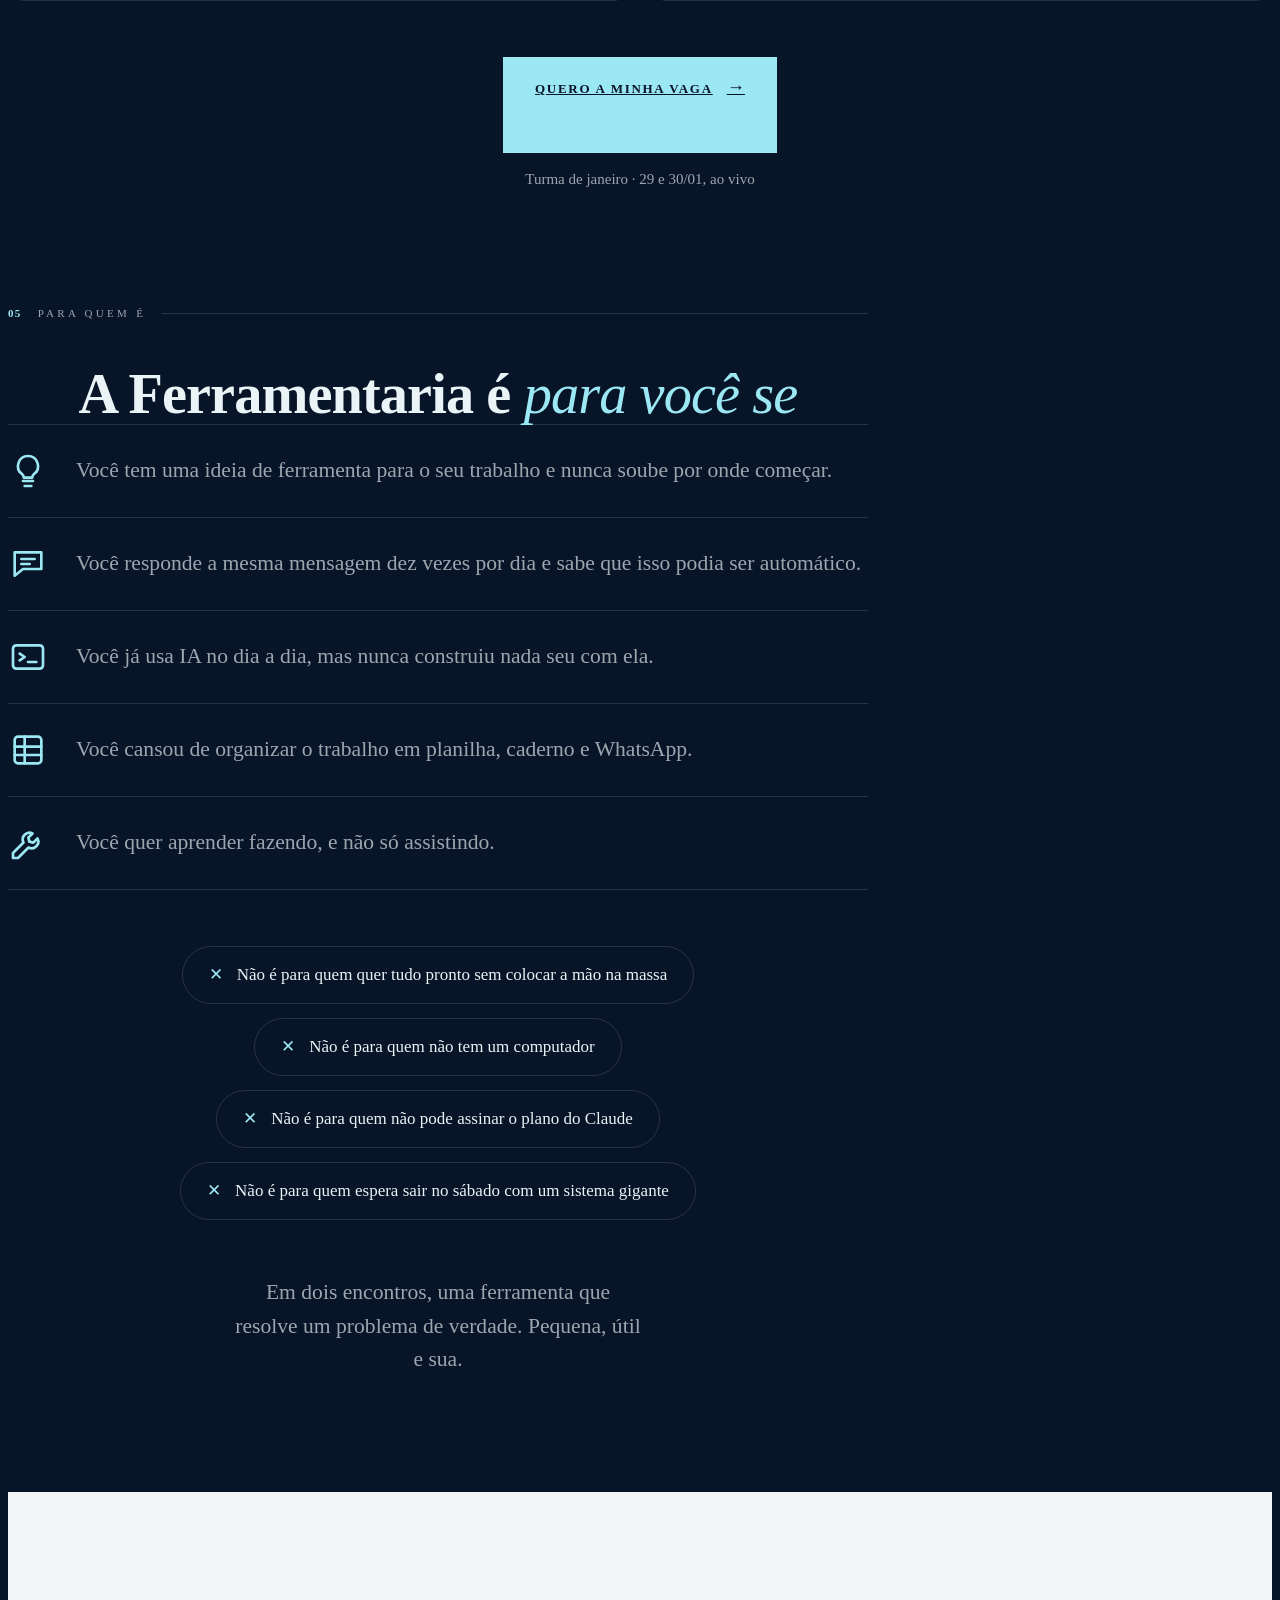
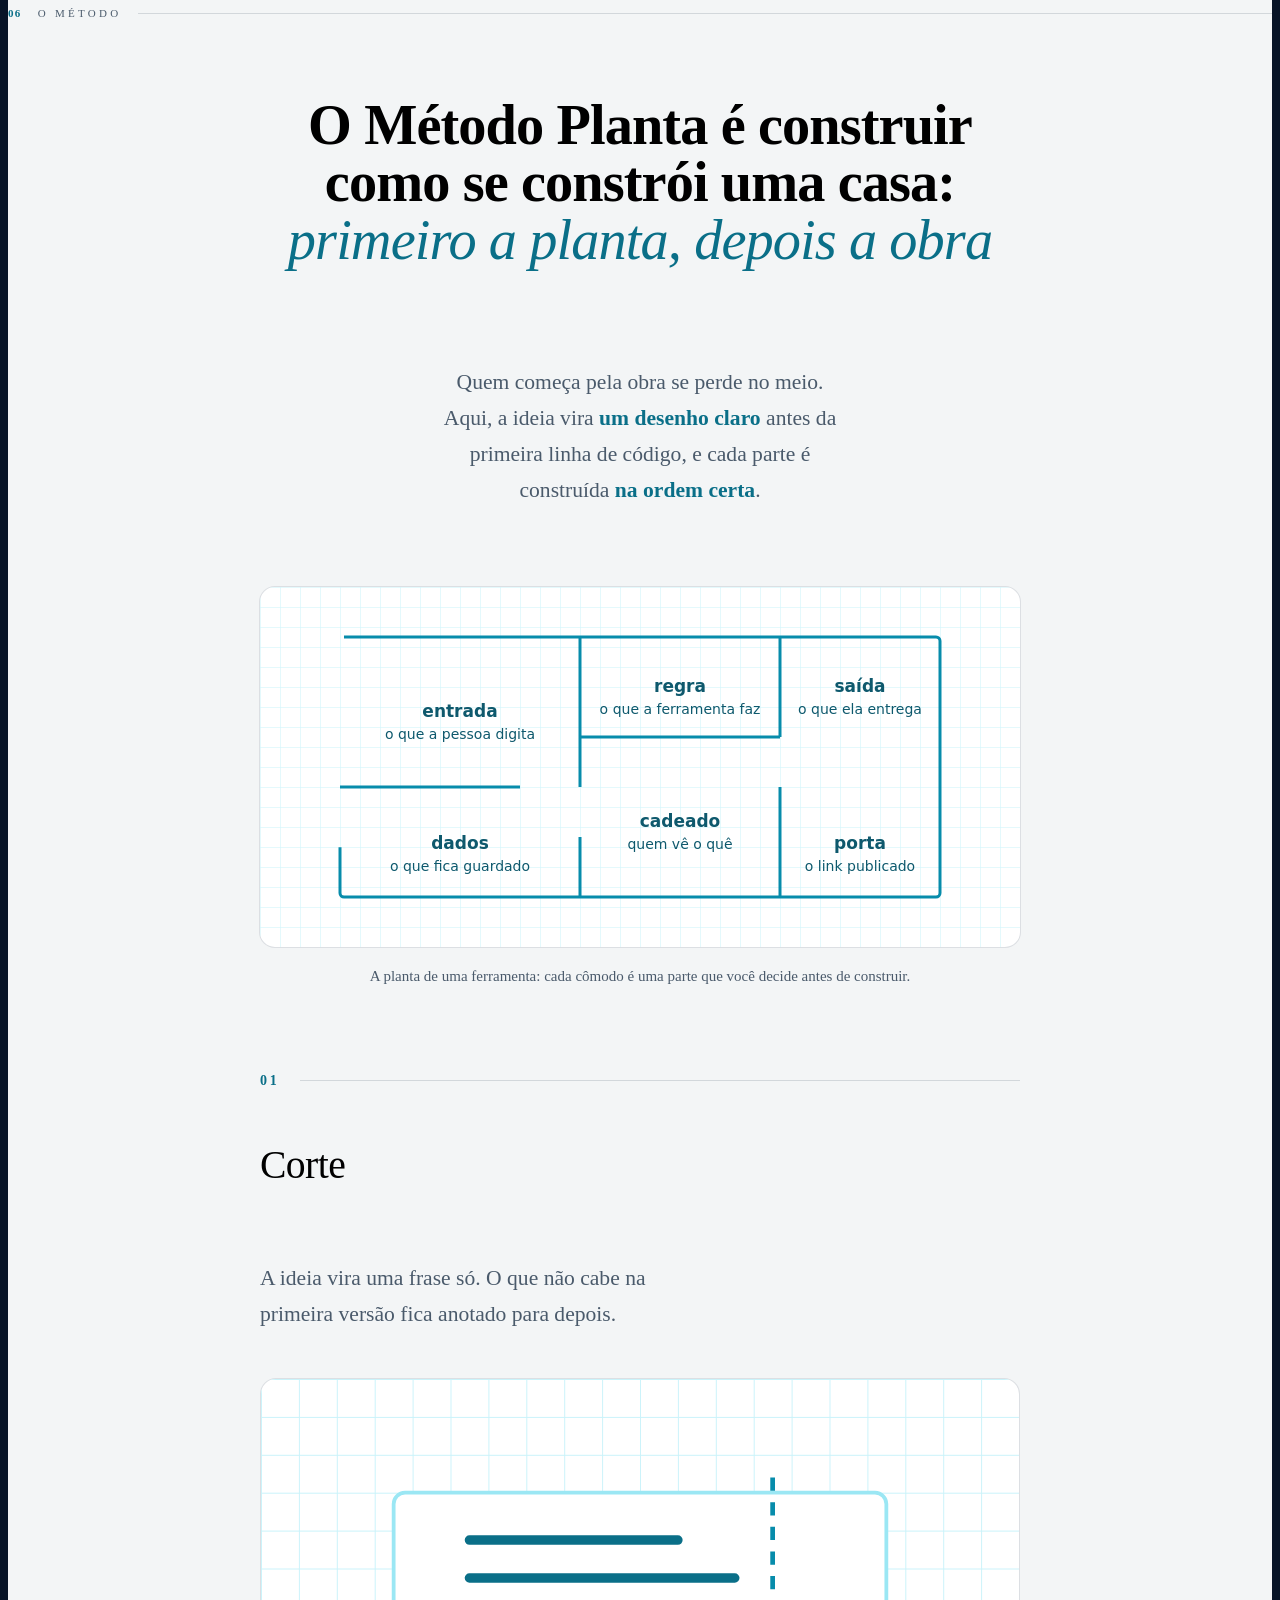
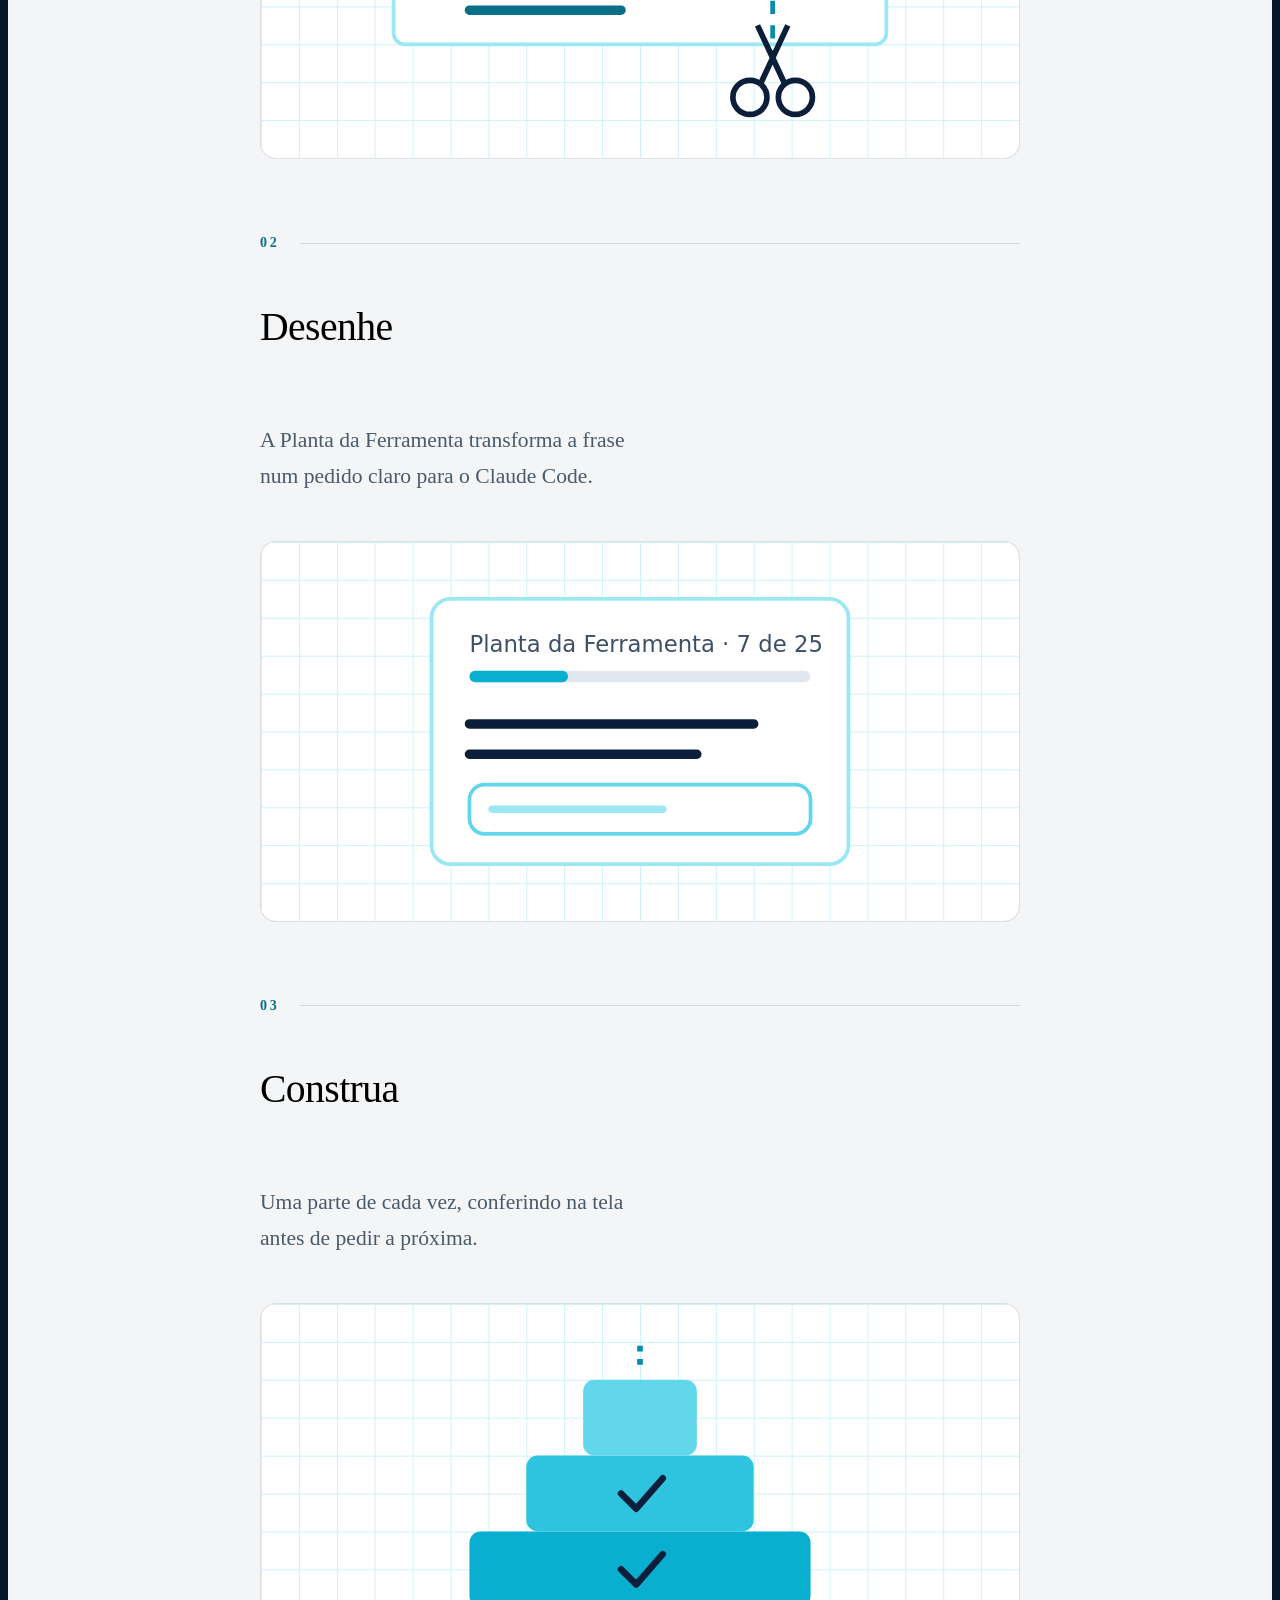
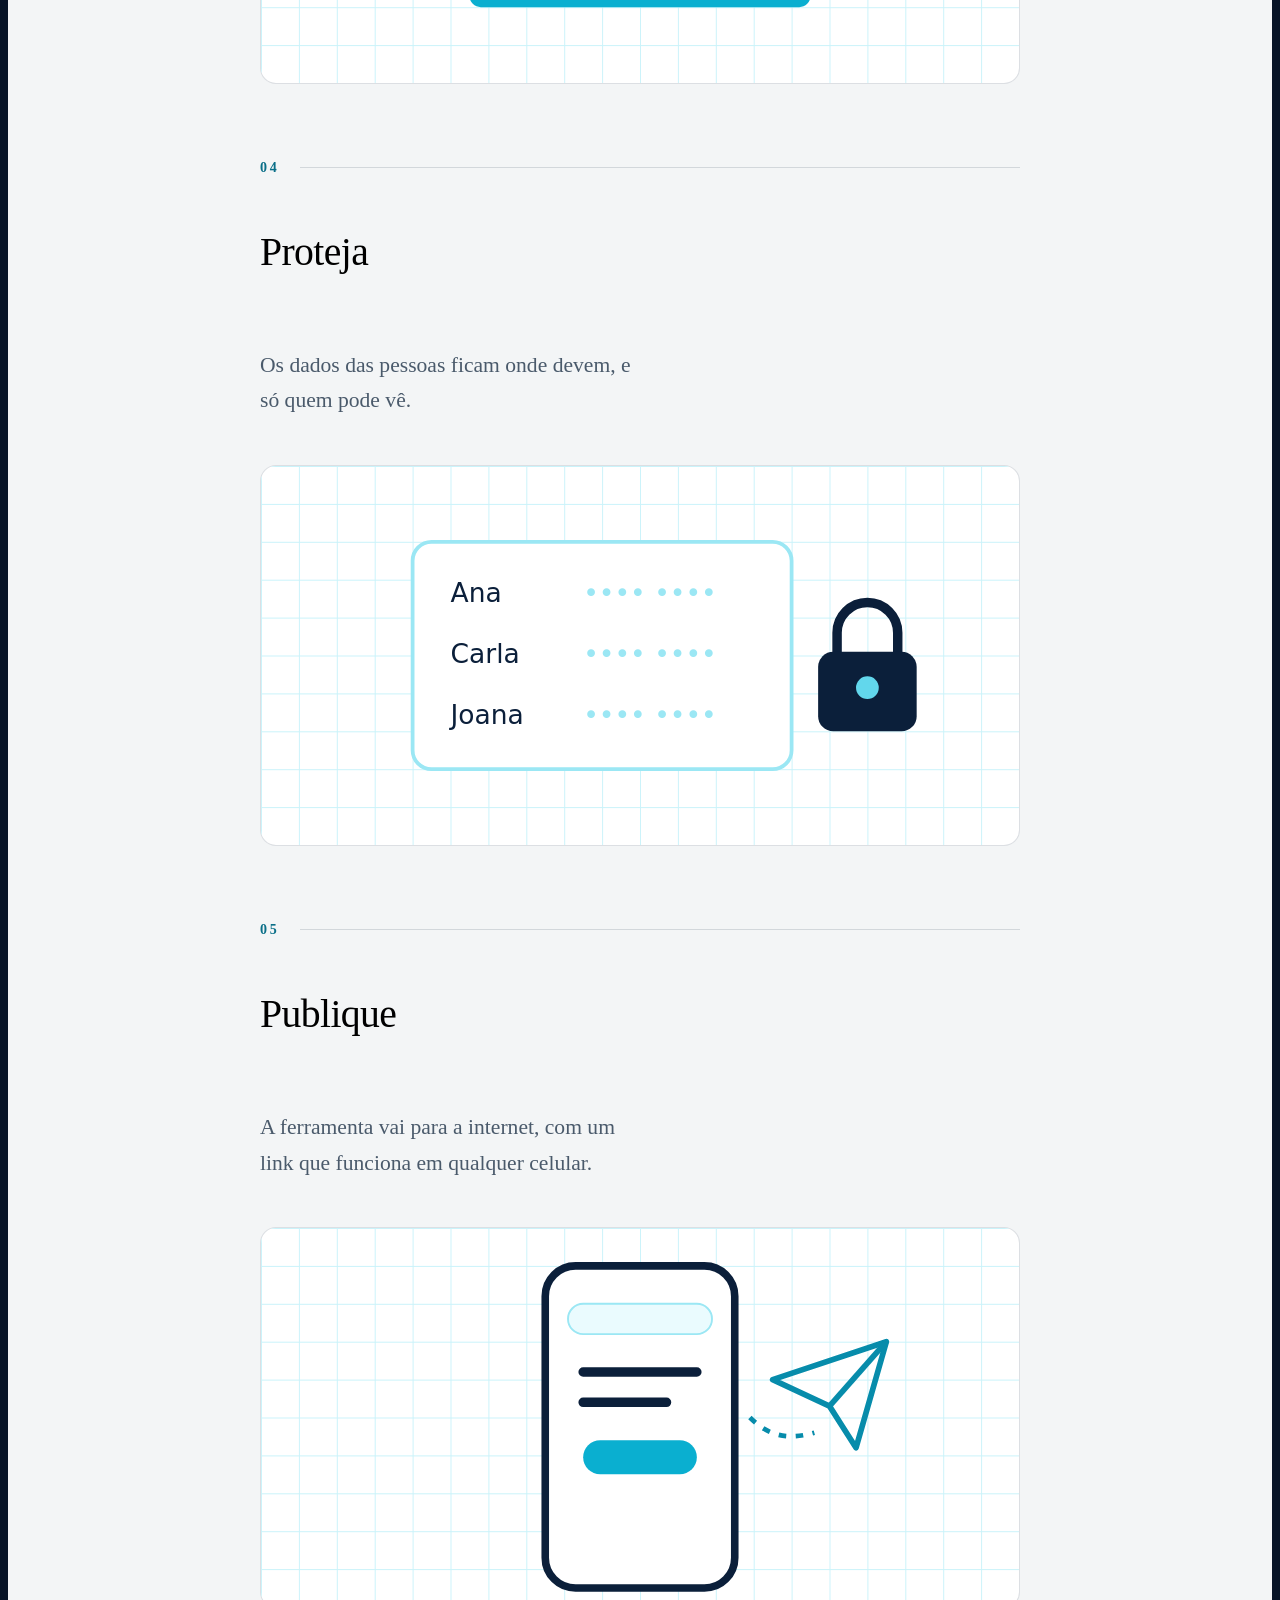
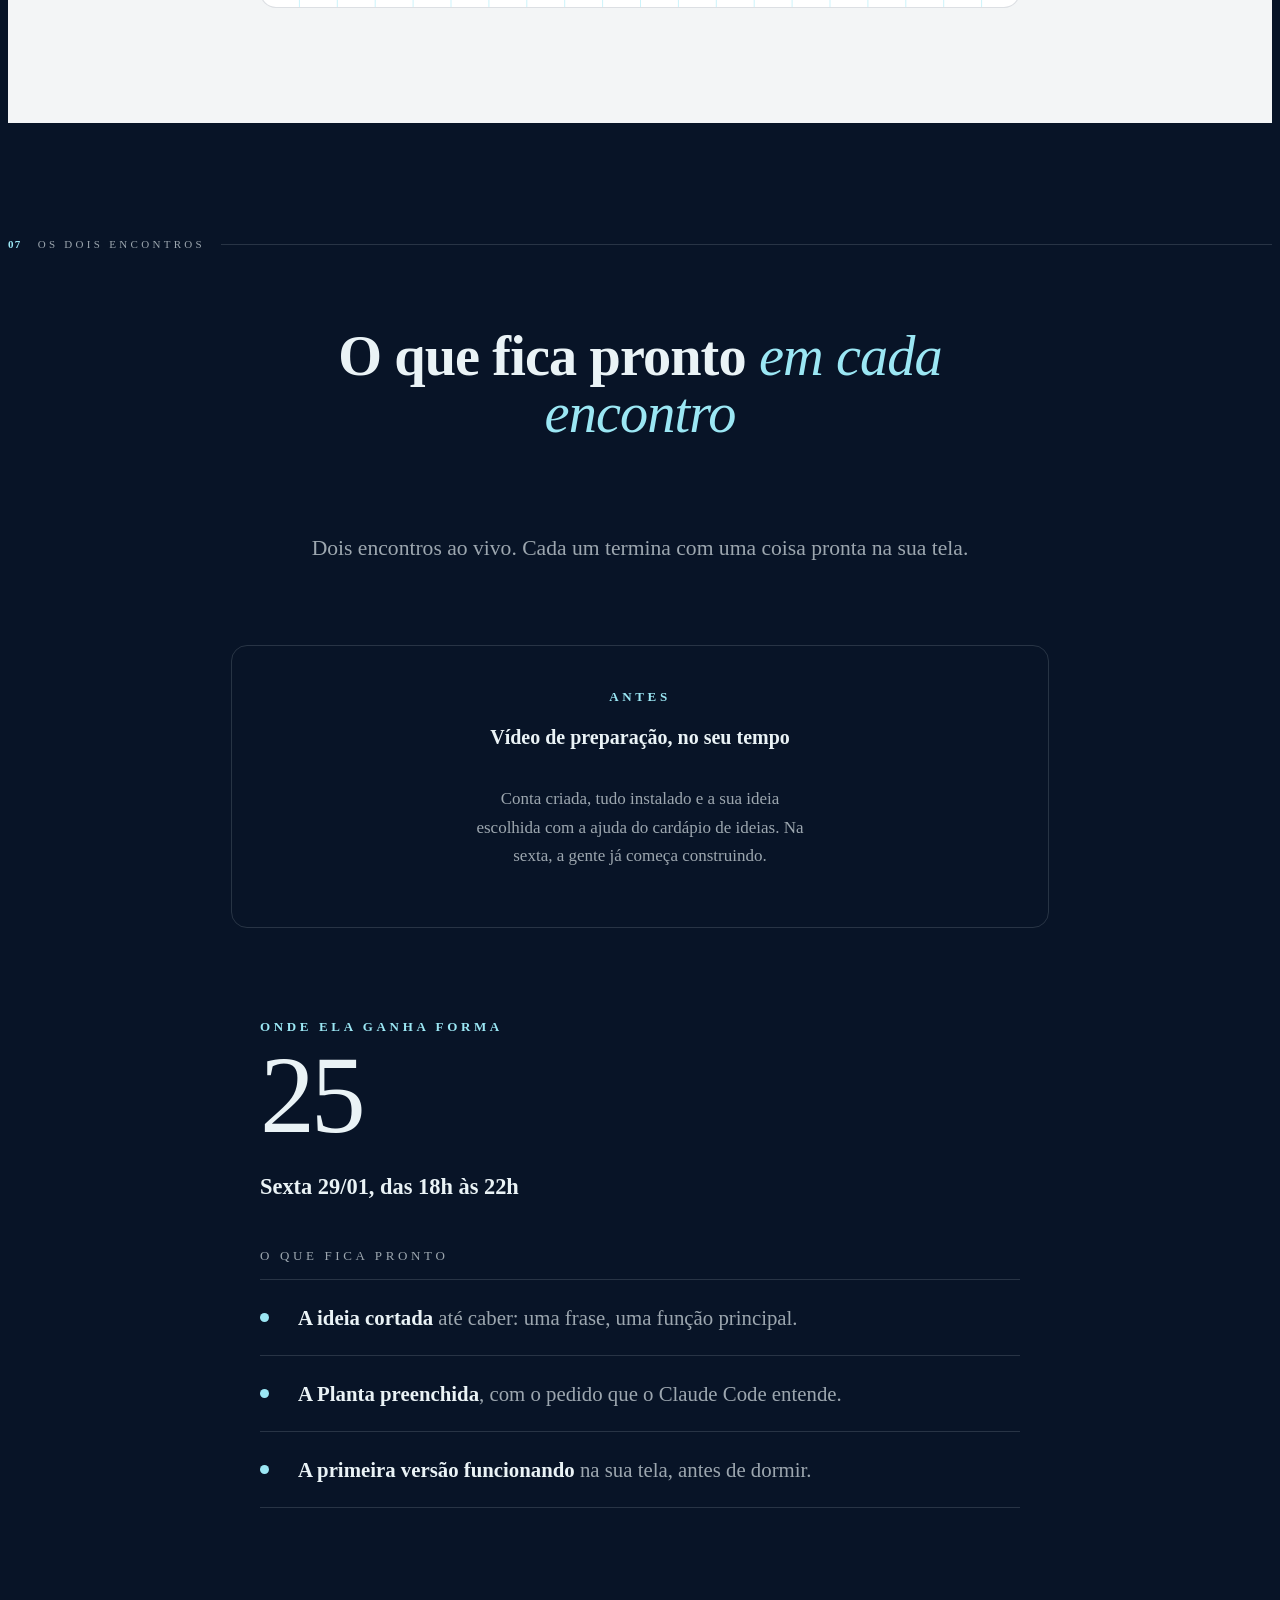
==== commit 773020cb: "Página: medidas, letra de texto e movimento lidos da referência real Com a rede liberada, o código d" ====
--- a/site/index.html
+++ b/site/index.html
@@ -12,7 +12,7 @@
 <meta name="theme-color" content="#0B1F3A">
 <link rel="preconnect" href="https://fonts.googleapis.com">
 <link rel="preconnect" href="https://fonts.gstatic.com" crossorigin>
-<link rel="stylesheet" href="https://fonts.googleapis.com/css2?family=Instrument+Sans:wght@400;500;600&family=Instrument+Serif:ital@0;1&display=swap">
+<link rel="stylesheet" href="https://fonts.googleapis.com/css2?family=Hanken+Grotesk:wght@400;500;700&family=Instrument+Serif:ital@0;1&display=swap">
 <link rel="stylesheet" href="/estilos/tokens.css">
 <link rel="stylesheet" href="/estilos/componentes.css">
 <style>
@@ -28,66 +28,66 @@
     finos (1px) e cantos grandes.
 */
 :root{
-  --escuro:#0B1F3A;
-  --escuro-2:#0E2442;
+  --escuro:#081427;            /* marinho quase preto, como o papel escuro da referência */
+  --escuro-2:#0C1C35;
   --claro:#F3F5F6;
   --tinta-clara:#EAF3F6;
   --suave-escuro:rgba(234,243,246,.66);   /* texto secundário no escuro: 8,4 */
   --fio-escuro:rgba(234,243,246,.14);
-  --acento:#62D7EC;                        /* piscina-300 no escuro: 9,8 */
+  --acento:#9BE7F4;                        /* piscina-200: o tom claro e suave, como o lima da referência; 13 sobre o escuro */
   --acento-claro:#0A6F88;                  /* piscina-700 no claro: 5,6 */
   --suave-claro:#4A5A6B;
   --fio-claro:rgba(11,31,58,.14);
 }
-body{padding-bottom:96px;background:var(--escuro);font-family:var(--letra-texto)}
+body{padding-bottom:96px;background:var(--escuro);font-family:var(--letra-texto);line-height:1.66;-webkit-font-smoothing:antialiased}
 p{max-width:none}
 .centro{text-align:center;margin-inline:auto}
 .centro p{margin-inline:auto}
 
 /* ---------- faixas ---------- */
-.faixa{padding-block:clamp(72px,10vw,128px)}
+.faixa{padding-block:clamp(74px,9vw,138px)}
 .faixa--escura,.faixa--funda{background:var(--escuro);color:var(--tinta-clara);--texto-2:var(--suave-escuro);--linha:var(--fio-escuro)}
 .faixa--funda{background:radial-gradient(90% 60% at 50% 0%,rgba(98,215,236,.10),transparent 70%),var(--escuro)}
 .faixa--clara,.faixa--piscina,.faixa:not([class*="faixa--"]){background:var(--claro);color:var(--marinho);--texto-2:var(--suave-claro);--linha:var(--fio-claro)}
-h2{font-size:clamp(2.6rem,1.6rem + 4.2vw,4.4rem);line-height:1.02}
+h2{font-size:clamp(30px,4.4vw,62px);line-height:1.02;letter-spacing:-0.016em}
 h3{font-family:var(--letra-chamada);font-weight:400}
 .it{font-family:var(--letra-destaque);font-style:italic;font-weight:400}
 .faixa--escura .it,.faixa--funda .it,.topo .it{color:var(--acento)}
 .faixa--clara .it,.faixa--piscina .it,.faixa:not([class*="faixa--"]) .it{color:var(--acento-claro)}
 
 /* rótulo numerado: "01   O QUE DÁ PARA CONSTRUIR  ———" */
-.marcador{display:flex;align-items:center;gap:20px;font-weight:500;font-size:13px;letter-spacing:.28em;text-transform:uppercase;color:var(--texto-2);margin-bottom:40px}
-.marcador b{font-weight:600;letter-spacing:.06em;color:var(--acento)}
+.marcador{display:flex;align-items:center;gap:16px;font-weight:500;font-size:11px;line-height:1.1;letter-spacing:.3em;text-transform:uppercase;color:var(--texto-2);margin-bottom:clamp(20px,2.4vw,32px)}
+.marcador b{font-weight:700;letter-spacing:.12em;color:var(--acento);font-variant-numeric:tabular-nums}
 .faixa--clara .marcador b,.faixa--piscina .marcador b,.faixa:not([class*="faixa--"]) .marcador b{color:var(--acento-claro)}
-.marcador::after{content:"";flex:1;height:1px;background:var(--linha)}
+.marcador::after{content:"";flex:1;min-width:24px;height:1px;background:var(--linha);transform-origin:left center;transition:transform 1.3s cubic-bezier(.19,1,.22,1)}
 
 /* marca-texto da referência: a palavra dentro de um bloco da cor de destaque */
-.marca-texto{background:var(--acento);color:var(--escuro);padding:0 .1em;border-radius:2px;box-decoration-break:clone;-webkit-box-decoration-break:clone}
+.marca-texto{background:var(--acento);color:var(--escuro);padding:0 .12em;border-radius:1px;box-decoration-break:clone;-webkit-box-decoration-break:clone}
 
 /* ---------- botões ---------- */
 .botao{font-family:var(--letra-texto)}
 .botao--principal,.faixa--escura .botao--principal,.faixa--funda .botao--principal{background:var(--acento);color:var(--escuro)}
 .faixa--clara .botao--principal,.faixa--piscina .botao--principal,.faixa:not([class*="faixa--"]) .botao--principal{background:var(--escuro);color:var(--tinta-clara)}
-.cta-largo,.cta-meio .botao,.ingresso .botao{min-height:64px;text-transform:uppercase;letter-spacing:.16em;font-weight:600;font-size:14px;padding-inline:32px}
+.cta-largo,.cta-meio .botao,.ingresso .botao{min-height:56px;text-transform:uppercase;letter-spacing:.13em;font-weight:700;font-size:13px;padding:20px 32px;line-height:1.15}
 .cta-largo{width:100%;max-width:580px;justify-content:space-between}
 .cta-largo::after,.cta-meio .botao::after,.ingresso .botao::after{content:"→";font-size:1.4em;letter-spacing:0;margin-left:14px;font-weight:400}
 .cta-meio{display:flex;flex-direction:column;align-items:center;gap:14px;margin-top:56px;text-align:center}
 .cta-meio span{color:var(--texto-2);font-size:15px}
-@media (max-width:440px){.cta-largo,.cta-meio .botao,.ingresso .botao{letter-spacing:.1em;font-size:13px;padding-inline:24px}}
+@media (max-width:440px){.cta-largo,.cta-meio .botao,.ingresso .botao{letter-spacing:.1em;font-size:12px;padding-inline:22px}}
 
 /* ---------- topo ---------- */
-.topo{padding-block:56px 64px;display:flex;flex-direction:column;align-items:center;gap:28px;text-align:center}
-.entre-fios{display:flex;align-items:center;gap:18px;width:100%;max-width:560px;font-family:var(--letra-chamada);letter-spacing:.08em;text-transform:uppercase;font-size:18px;color:var(--tinta-clara)}
-.entre-fios::before,.entre-fios::after{content:"";flex:1;height:1px;background:var(--acento);opacity:.55}
+.topo{padding-block:28px 56px;display:flex;flex-direction:column;align-items:center;gap:18px;text-align:center}
+.entre-fios{display:flex;align-items:center;gap:18px;width:100%;max-width:560px;font-family:var(--letra-chamada);letter-spacing:.08em;text-transform:uppercase;font-size:15px;color:var(--tinta-clara)}
+.entre-fios::before,.entre-fios::after{content:"";flex:1;height:1px;background:var(--acento);opacity:.5}
 .nome-produto{font-family:var(--letra-chamada);font-weight:400;text-transform:uppercase;line-height:.9;font-size:clamp(3.1rem,11vw,7.5rem);margin:0;letter-spacing:.01em;color:var(--tinta-clara)}
 .nome-produto .palavra{display:inline-block;white-space:nowrap;font-size:1em;color:inherit;font-style:normal;text-transform:uppercase;letter-spacing:.01em;margin:0}
 .nome-produto span:not(.palavra){display:block;color:var(--acento);font-style:italic;text-transform:none;letter-spacing:0;font-size:.42em;margin-top:.18em}
-.data{font-family:var(--letra-chamada);text-transform:uppercase;letter-spacing:.05em;font-size:clamp(1.3rem,1rem + 1.2vw,1.8rem);border-top:1px solid rgba(98,215,236,.55);padding-top:18px;width:100%;max-width:560px;color:var(--tinta-clara)}
-.topo h1{font-size:clamp(2.7rem,1.6rem + 5vw,5rem);line-height:1.08;max-width:15ch;font-weight:400}
+.data{font-family:var(--letra-chamada);text-transform:uppercase;letter-spacing:.05em;font-size:clamp(17px,4.4vw,24px);border-top:1px solid rgba(155,231,244,.5);padding-top:10px;width:100%;max-width:560px;color:var(--tinta-clara)}
+.topo h1{font-size:clamp(31px,4.3vw,62px);line-height:1.13;letter-spacing:-0.022em;max-width:16ch;font-weight:400}
 .topo h1 .marca-texto{line-height:1.3}
-.topo .apoio{font-size:clamp(1.1rem,1rem + .5vw,1.35rem);color:var(--suave-escuro);max-width:36ch;line-height:1.55}
+.topo .apoio{font-size:clamp(17px,2.05vw,24px);color:var(--suave-escuro);max-width:36ch;line-height:1.58}
 .nota-cta{font-size:15px;color:var(--suave-escuro)}
-.foto-topo{margin-top:24px;width:100%;max-width:640px;aspect-ratio:4/5;border-radius:28px;position:relative;overflow:hidden;
+.foto-topo{margin-top:24px;width:100%;max-width:640px;aspect-ratio:4/5;border-radius:16px;position:relative;overflow:hidden;
   background:radial-gradient(55% 45% at 50% 40%,rgba(98,215,236,.14),transparent 70%),
     linear-gradient(rgba(234,243,246,.05) 1px,transparent 1px) 0 0/32px 32px,
     linear-gradient(90deg,rgba(234,243,246,.05) 1px,transparent 1px) 0 0/32px 32px,var(--escuro-2);
@@ -97,7 +97,7 @@
 .dor{max-width:680px;margin-inline:auto;display:flex;flex-direction:column;gap:28px}
 .dor p{font-size:clamp(1.15rem,1rem + .6vw,1.45rem);color:var(--texto-2);line-height:1.6}
 .dor p b{color:var(--acento-claro);font-weight:600}
-.semana{margin-top:64px;background:#fff;border:1px solid var(--fio-claro);border-radius:28px;overflow:hidden}
+.semana{margin-top:64px;background:#fff;border:1px solid var(--fio-claro);border-radius:16px;overflow:hidden}
 .semana-cab{display:flex;justify-content:space-between;gap:12px;flex-wrap:wrap;padding:20px 24px;border-bottom:1px solid var(--fio-claro);font-size:15px}
 .semana-cab b{letter-spacing:.28em;text-transform:uppercase;font-size:13px;font-weight:600}
 .semana-cab span{color:var(--suave-claro)}
@@ -113,8 +113,8 @@
 
 /* ---------- 02 · o que dá para construir ---------- */
 .grande-numero{font-size:clamp(1.15rem,1rem + .7vw,1.5rem);line-height:1.6;color:var(--texto-2);max-width:34ch}
-.grande-numero strong{font-family:var(--letra-chamada);font-weight:400;font-size:4.6em;line-height:.85;color:var(--acento-claro);vertical-align:-.14em;margin-inline:.1em}
-.quadro{border:1px solid var(--fio-claro);background:transparent;border-radius:28px;padding:40px 28px;font-family:var(--letra-chamada);font-weight:400;font-size:clamp(1.5rem,1.2rem + 1.2vw,2.1rem);line-height:1.3;max-width:700px;margin-inline:auto}
+.grande-numero strong{font-family:var(--letra-chamada);font-weight:400;font-size:clamp(66px,9.4vw,138px);letter-spacing:-0.035em;line-height:.85;color:var(--acento-claro);vertical-align:-.14em;margin-inline:.1em}
+.quadro{border:1px solid var(--fio-claro);background:transparent;border-radius:16px;padding:40px 28px;font-family:var(--letra-chamada);font-weight:400;font-size:clamp(20px,2.15vw,28px);line-height:1.3;max-width:700px;margin-inline:auto}
 
 /* ---------- 03 · como fica na tela ---------- */
 .telas{display:flex;gap:16px;overflow-x:auto;scroll-snap-type:x mandatory;scrollbar-width:none;padding-bottom:8px}
@@ -146,17 +146,17 @@
 .pontos{display:flex;gap:14px;margin-left:12px}
 .pontos i{width:8px;height:8px;border-radius:50%;background:rgba(234,243,246,.25)}
 .pontos i.ativo{background:var(--acento)}
-.frase-grande{font-family:var(--letra-chamada);font-weight:400;font-size:clamp(2rem,1.4rem + 2.4vw,3rem);line-height:1.15;max-width:22ch}
+.frase-grande{font-family:var(--letra-chamada);font-weight:400;font-size:clamp(25px,3.6vw,50px);line-height:1.06;max-width:24ch}
 
 /* ---------- 04 · o que você leva ---------- */
 .cartoes-leva{display:grid;gap:20px}
 @media (min-width:900px){.cartoes-leva{grid-template-columns:repeat(2,1fr)}.cartoes-leva > :first-child{grid-column:1 / -1}}
-.leva{border:1px solid var(--fio-escuro);border-radius:28px;overflow:hidden;background:transparent;display:flex;flex-direction:column}
+.leva{border:1px solid var(--fio-escuro);border-radius:16px;overflow:hidden;background:transparent;display:flex;flex-direction:column}
 .leva-tela{background:var(--escuro-2);padding:22px 22px 0;border-bottom:1px solid var(--fio-escuro)}
 .leva-tela .mini{--texto-2:#4A5A6B;--linha:#DCE3E8;background:#fff;color:var(--marinho);border-radius:14px 14px 0 0;padding:16px;min-height:150px;font-size:13px;display:flex;flex-direction:column;gap:8px}
 .leva-corpo{padding:28px;display:flex;flex-direction:column;gap:10px}
 .leva-corpo .rot{color:var(--acento);font-weight:600;letter-spacing:.28em;text-transform:uppercase;font-size:13px}
-.leva-corpo h3{font-size:clamp(1.9rem,1.5rem + 1.2vw,2.4rem);line-height:1.05}
+.leva-corpo h3{font-size:clamp(22px,2.2vw,30px);line-height:1.07}
 .leva-corpo p{color:var(--suave-escuro);font-size:17px}
 .mini .prog{height:4px;border-radius:99px;background:#E2E8EF;overflow:hidden}
 .mini .prog i{display:block;height:100%;width:28%;background:var(--marinho)}
@@ -184,26 +184,26 @@
 .metodo-topo{max-width:760px;margin-inline:auto;display:flex;flex-direction:column;gap:28px;text-align:center}
 .metodo-topo p{margin-inline:auto;color:var(--suave-claro);font-size:clamp(1.1rem,1rem + .5vw,1.35rem);max-width:38ch}
 .metodo-topo p b{color:var(--acento-claro);font-weight:600}
-.planta-desenho{margin:56px auto 0;max-width:760px;border-radius:28px;overflow-x:auto;border:1px solid var(--fio-claro);background:#fff}
+.planta-desenho{margin:56px auto 0;max-width:760px;border-radius:16px;overflow-x:auto;border:1px solid var(--fio-claro);background:#fff}
 .planta-desenho svg{display:block;width:100%;min-width:600px;height:auto}
 .passos-metodo2{list-style:none;margin:80px auto 0;padding:0;max-width:760px;display:flex;flex-direction:column;gap:72px}
 .passos-metodo2 li{display:flex;flex-direction:column;gap:14px}
 .passos-metodo2 .n{display:flex;align-items:center;gap:20px;color:var(--acento-claro);font-weight:600;letter-spacing:.2em;font-size:14px}
 .passos-metodo2 .n::after{content:"";flex:1;height:1px;background:var(--fio-claro)}
-.passos-metodo2 h3{font-size:clamp(2.6rem,2rem + 2vw,3.4rem)}
+.passos-metodo2 h3{font-size:clamp(30px,3.1vw,42px);line-height:1;letter-spacing:-0.015em}
 .passos-metodo2 p{color:var(--suave-claro);font-size:clamp(1.1rem,1rem + .5vw,1.35rem);max-width:36ch}
-.desenho{margin-top:10px;border-radius:28px;border:1px solid var(--fio-claro);overflow:hidden;background:#fff}
+.desenho{margin-top:10px;border-radius:16px;border:1px solid var(--fio-claro);overflow:hidden;background:#fff}
 .desenho svg{display:block;width:100%;height:auto}
 
 /* ---------- 07 · os dois encontros ---------- */
 .encontros-topo{text-align:center;max-width:720px;margin:0 auto 56px;display:flex;flex-direction:column;gap:20px}
 .encontros-topo p{margin-inline:auto;color:var(--suave-escuro);font-size:clamp(1.1rem,1rem + .5vw,1.35rem)}
-.antes{border:1px solid var(--fio-escuro);border-radius:28px;padding:40px 28px;text-align:center;max-width:760px;margin:0 auto;display:flex;flex-direction:column;gap:14px}
+.antes{border:1px solid var(--fio-escuro);border-radius:16px;padding:40px 28px;text-align:center;max-width:760px;margin:0 auto;display:flex;flex-direction:column;gap:14px}
 .antes .rot,.dia-bloco .rot{color:var(--acento);font-weight:600;letter-spacing:.28em;text-transform:uppercase;font-size:13px}
 .antes b{font-size:20px;font-weight:600}
 .antes p{margin-inline:auto;color:var(--suave-escuro);font-size:17px;max-width:40ch}
 .dia-bloco{max-width:760px;margin:88px auto 0;display:flex;flex-direction:column;gap:12px}
-.dia-num{font-family:var(--letra-chamada);font-weight:400;font-size:clamp(7rem,5rem + 8vw,11rem);line-height:.8;color:var(--tinta-clara)}
+.dia-num{font-family:var(--letra-chamada);font-weight:400;font-size:clamp(72px,8.6vw,132px);line-height:.82;letter-spacing:-0.04em;color:var(--tinta-clara)}
 .dia-bloco .quando2{font-weight:600;font-size:clamp(1.15rem,1rem + .5vw,1.4rem);margin-top:16px}
 .dia-bloco .pronto{margin-top:28px;color:var(--suave-escuro);font-weight:500;letter-spacing:.28em;text-transform:uppercase;font-size:13px}
 .lista-pronto{list-style:none;margin:0;padding:0}
@@ -215,7 +215,7 @@
 /* ---------- 08 · o que precisa ter ---------- */
 .requisitos{display:grid;gap:20px;max-width:900px;margin:0 auto}
 @media (min-width:760px){.requisitos{grid-template-columns:1fr 1fr}}
-.requisito{background:transparent;border:1px solid var(--fio-escuro);border-radius:28px;padding:40px 28px;text-align:center;display:flex;flex-direction:column;align-items:center;gap:16px}
+.requisito{background:transparent;border:1px solid var(--fio-escuro);border-radius:16px;padding:40px 28px;text-align:center;display:flex;flex-direction:column;align-items:center;gap:16px}
 .requisito .icone{width:80px;height:80px;border-radius:22px;border:1px solid rgba(98,215,236,.4);display:grid;place-items:center;color:var(--acento)}
 .requisito .icone svg{width:36px;height:36px}
 .requisito .rot{color:var(--acento);font-weight:600;letter-spacing:.28em;text-transform:uppercase;font-size:13px}
@@ -224,18 +224,18 @@
 
 /* ---------- 09 · quem conduz ---------- */
 .conduz{max-width:760px;margin:0 auto;display:flex;flex-direction:column;gap:28px}
-.conduz .foto-grande{aspect-ratio:4/5;border-radius:28px;background:#E3E9EE;display:grid;place-items:center;text-align:center;color:var(--suave-claro);font-size:15px;padding:24px;border:1px solid var(--fio-claro)}
+.conduz .foto-grande{aspect-ratio:4/5;border-radius:16px;background:#E3E9EE;display:grid;place-items:center;text-align:center;color:var(--suave-claro);font-size:15px;padding:24px;border:1px solid var(--fio-claro)}
 @media (min-width:900px){.conduz .foto-grande{aspect-ratio:16/11}}
-.conduz .nome-grande{font-family:var(--letra-chamada);font-weight:400;font-size:clamp(3rem,2rem + 4vw,4.6rem);line-height:1}
+.conduz .nome-grande{font-family:var(--letra-chamada);font-weight:400;font-size:clamp(30px,3.4vw,50px);line-height:1}
 .conduz .bio{color:var(--suave-claro);font-size:clamp(1.1rem,1rem + .5vw,1.35rem);line-height:1.65}
 .citacao{border-left:2px solid var(--acento-claro);font-size:clamp(1.6rem,1.3rem + 1.2vw,2.2rem)}
 
 /* ---------- 10 · duas formas ---------- */
 .formas{display:grid;gap:20px}
 @media (min-width:900px){.formas{grid-template-columns:1fr 1fr}}
-.forma{border:1px solid var(--fio-escuro);border-radius:28px;padding:40px 28px;display:flex;flex-direction:column;gap:14px}
+.forma{border:1px solid var(--fio-escuro);border-radius:16px;padding:40px 28px;display:flex;flex-direction:column;gap:14px}
 .forma.destaque{border-color:rgba(98,215,236,.55)}
-.forma h3{font-size:clamp(2.4rem,2rem + 1.5vw,3rem)}
+.forma h3{font-size:clamp(30px,3.1vw,42px)}
 .forma p{color:var(--suave-escuro);font-size:17px}
 .forma .preco{font-size:2.6rem;margin-top:auto}
 .forma .nota-cta{letter-spacing:.28em;text-transform:uppercase;font-size:12px;font-weight:600;color:var(--acento)}
@@ -244,14 +244,14 @@
 .ancora{max-width:760px;margin:0 auto}
 .ancora .rot{display:flex;align-items:center;gap:20px;font-weight:500;letter-spacing:.28em;text-transform:uppercase;font-size:13px;color:var(--suave-claro);margin-bottom:24px}
 .ancora .rot::after{content:"";flex:1;height:1px;background:var(--fio-claro)}
-.ancora p{font-family:var(--letra-chamada);font-weight:400;font-size:clamp(1.8rem,1.3rem + 2vw,2.6rem);line-height:1.2}
-.ingresso{max-width:760px;margin:56px auto 0;background:var(--escuro);color:var(--tinta-clara);border-radius:32px;padding:40px 28px;display:flex;flex-direction:column;gap:20px}
+.ancora p{font-family:var(--letra-chamada);font-weight:400;font-size:clamp(23px,2.55vw,36px);line-height:1.16}
+.ingresso{max-width:760px;margin:56px auto 0;background:var(--escuro);color:var(--tinta-clara);border-radius:20px;padding:40px 28px;display:flex;flex-direction:column;gap:20px}
 @media (min-width:700px){.ingresso{padding:56px}}
 .ingresso .selo-ing{align-self:flex-start;background:var(--claro);color:var(--escuro);border-radius:999px;padding:12px 24px;font-weight:600;letter-spacing:.28em;font-size:13px;text-transform:uppercase}
 .ingresso .quando3{color:var(--suave-escuro);font-size:18px}
 .valor{display:flex;align-items:flex-start;gap:14px;flex-wrap:wrap}
 .valor .rs{font-family:var(--letra-chamada);font-size:2.6rem;margin-top:.35em}
-.valor .num{font-family:var(--letra-chamada);font-size:clamp(7rem,5rem + 6vw,9rem);line-height:.8}
+.valor .num{font-family:var(--letra-chamada);font-size:clamp(80px,11vw,168px);line-height:.8;letter-spacing:-0.04em}
 .valor .forma-pag{color:var(--suave-escuro);align-self:center;line-height:1.4}
 .inclui{list-style:none;margin:0;padding:22px 0 0;border-top:1px solid var(--fio-escuro);display:flex;flex-direction:column;gap:10px}
 .inclui li{display:flex;gap:12px;color:var(--suave-escuro);font-size:17px}
@@ -274,7 +274,7 @@
 /* ---------- 14 · perguntas ---------- */
 .perguntas-n details{border-top:1px solid var(--fio-escuro);padding-block:28px}
 .perguntas-n details:last-child{border-bottom:1px solid var(--fio-escuro)}
-.perguntas-n summary{cursor:pointer;list-style:none;display:grid;grid-template-columns:44px 1fr 28px;gap:12px;align-items:baseline;font-family:var(--letra-chamada);font-weight:400;font-size:clamp(1.6rem,1.3rem + 1vw,2.1rem);line-height:1.15}
+.perguntas-n summary{cursor:pointer;list-style:none;display:grid;grid-template-columns:44px 1fr 28px;gap:12px;align-items:baseline;font-family:var(--letra-chamada);font-weight:400;font-size:clamp(20px,2.1vw,29px);line-height:1.12}
 .perguntas-n summary::-webkit-details-marker{display:none}
 .perguntas-n summary .n{font-family:var(--letra-texto);font-weight:600;font-size:14px;color:var(--acento)}
 .perguntas-n summary::after{content:"+";color:var(--acento);font-family:var(--letra-texto);font-weight:300;font-size:2rem;line-height:1;text-align:right}
@@ -301,20 +301,12 @@
 /* ================= movimento (27/09: "mais dinâmica, com animações") =================
    Tudo aqui só liga quando o JavaScript roda e a pessoa não pediu menos
    movimento no aparelho. Sem isso, a página aparece inteira, parada. */
-.progresso-leitura{position:fixed;top:0;left:0;right:0;height:3px;background:var(--acento);transform-origin:0 50%;transform:scaleX(0);z-index:20;pointer-events:none}
-.anima [data-anima]{transition:opacity .9s cubic-bezier(.2,.7,.2,1),transform .9s cubic-bezier(.2,.7,.2,1)}
-.anima [data-anima].escondido{opacity:0;transform:translateY(32px)}
-/* topo: entra em sequência, e o marca-texto é "pintado" da esquerda para a direita */
-@keyframes sobe{from{opacity:0;transform:translateY(24px)}to{opacity:1;transform:none}}
-.anima .topo > *{animation:sobe .9s cubic-bezier(.2,.7,.2,1) both}
-.anima .topo > :nth-child(1){animation-delay:.05s}.anima .topo > :nth-child(2){animation-delay:.15s}
-.anima .topo > :nth-child(3){animation-delay:.25s}.anima .topo > :nth-child(4){animation-delay:.35s}
-.anima .topo > :nth-child(5){animation-delay:.5s}.anima .topo > :nth-child(6){animation-delay:.6s}
-.anima .topo > :nth-child(7){animation-delay:.7s}.anima .topo > :nth-child(8){animation-delay:.8s}
-@keyframes pinta{from{background-size:0% 100%;color:var(--tinta-clara)}to{background-size:100% 100%;color:var(--escuro)}}
-.anima .topo .marca-texto{background:linear-gradient(var(--acento),var(--acento)) no-repeat 0 0 / 0% 100%;color:var(--tinta-clara);animation:pinta .8s cubic-bezier(.6,0,.2,1) forwards}
-.anima .topo .marca-texto:nth-of-type(1){animation-delay:.9s}
-.anima .topo .marca-texto:nth-of-type(2){animation-delay:1.4s}
+.progresso-leitura{position:fixed;top:0;left:0;right:0;height:2px;background:var(--acento);transform-origin:0 50%;transform:scaleX(0);z-index:20;pointer-events:none;opacity:0;transition:transform .12s linear,opacity .4s ease}
+.progresso-leitura.on{opacity:1}
+.anima [data-anima]{transition:opacity 640ms cubic-bezier(.19,1,.22,1),transform 640ms cubic-bezier(.19,1,.22,1)}
+.anima [data-anima].escondido{opacity:0;transform:translate3d(0,20px,0)}
+.anima .marcador.escondido::after{transform:scaleX(0)}
+/* o topo fica inteiro e parado no primeiro quadro, como na referência */
 /* a semana: os blocos caem um a um */
 .anima .semana .tarefa{transition:opacity .5s ease,transform .5s cubic-bezier(.2,.7,.2,1);transition-delay:calc(var(--i,0) * 60ms)}
 .anima .semana.escondido .tarefa{opacity:0;transform:translateY(-10px) scale(.96)}
@@ -333,7 +325,8 @@
 @media (prefers-reduced-motion: reduce){.progresso-leitura{display:none}}
 
 /* ---------- barra fixa ---------- */
-.barra-fixa{position:fixed;left:0;right:0;bottom:0;z-index:10;padding:12px 16px calc(12px + env(safe-area-inset-bottom,0px))}
+.barra-fixa{position:fixed;left:0;right:0;bottom:0;z-index:10;padding:12px 16px calc(12px + env(safe-area-inset-bottom,0px));transition:transform .5s cubic-bezier(.19,1,.22,1),opacity .4s ease}
+.barra-fixa.some{transform:translateY(120%);opacity:0;pointer-events:none}
 .barra-fixa div{max-width:620px;margin:0 auto;background:rgba(8,23,41,.92);-webkit-backdrop-filter:blur(10px);backdrop-filter:blur(10px);color:var(--tinta-clara);border:1px solid var(--fio-escuro);border-radius:999px;display:flex;align-items:center;justify-content:space-between;gap:12px;padding:8px 8px 8px 24px;box-shadow:0 12px 32px rgba(0,0,0,.35)}
 .barra-fixa span{font-size:14px;line-height:1.3;color:var(--suave-escuro)}
 .barra-fixa span b{color:var(--tinta-clara);font-weight:600}
@@ -351,7 +344,7 @@
       <span class="data">29 e 30 de janeiro · ao vivo</span>
       <h1 id="titulo">Você não precisa <span class="marca-texto">programar</span> para construir a sua <span class="marca-texto">ferramenta</span></h1>
       <p class="apoio">Em dois encontros, você constrói com o Claude Code a ferramenta que imaginou e coloca no ar. Eu fico do seu lado, na mesma tela.</p>
-      <a class="botao botao--principal cta-largo" href="#lista">Quero a minha vaga · R$ 97</a>
+      <a class="botao botao--principal cta-largo" href="#ingresso">Quero a minha vaga · R$ 97</a>
       <span class="nota-cta">Turma Fundadora: de 8 a 15/12, só quem está na lista pode comprar.</span>
       <div class="foto-topo" role="img" aria-label="Espaço para a foto da Lorena">Foto da Lorena sorrindo, olhando para a câmera</div>
     </div>
@@ -665,7 +658,7 @@
         <li>Não precisa já ter uma ferramenta</li>
       </ul>
       <p class="nota-centro">O vídeo de preparação vem com o ingresso. Você chega na sexta com tudo instalado.</p>
-      <div class="cta-meio"><a class="botao botao--principal" href="#lista">Quero a minha vaga</a></div>
+      <div class="cta-meio"><a class="botao botao--principal" href="#ingresso">Quero a minha vaga</a></div>
     </div>
   </section>
 
@@ -789,7 +782,7 @@
       <h2>Na sexta 29 e no sábado 30, a sua semana vai acontecer <span class="it">de qualquer jeito</span></h2>
       <p>A diferença é se, no sábado ao meio-dia, você vai ter respondido mais umas mensagens no WhatsApp, ou vai ter <b>uma ferramenta sua no ar</b>, fazendo esse trabalho por você.</p>
       <span class="fio-vertical" aria-hidden="true"></span>
-      <div class="cta-meio" style="margin-top:0"><a class="botao botao--principal" href="#lista">Quero a minha vaga</a><span>Ingresso R$ 97 · 29 e 30 de janeiro · ao vivo, com gravação</span></div>
+      <div class="cta-meio" style="margin-top:0"><a class="botao botao--principal" href="#ingresso">Quero a minha vaga</a><span>Ingresso R$ 97 · 29 e 30 de janeiro · ao vivo, com gravação</span></div>
     </div>
   </section>
 </main>
@@ -810,8 +803,8 @@
   </div>
 </footer>
 
-<nav class="barra-fixa" aria-label="Entrar na lista">
-  <div><span><b>Turma Fundadora</b><br>lista aberta</span><a class="botao" href="#lista">Entrar na lista</a></div>
+<nav class="barra-fixa some" aria-label="Garantir a vaga">
+  <div><span><b>Turma Fundadora</b><br>29 e 30 de janeiro</span><a class="botao" href="#ingresso">Quero a minha vaga</a></div>
 </nav>
 
 <script>
@@ -848,6 +841,13 @@
     var rolavel = document.scrollingElement || raiz;
     var total = rolavel.scrollHeight - window.innerHeight;
     barra.style.transform = "scaleX(" + (total > 0 ? Math.min(1, rolavel.scrollTop / total) : 0) + ")";
+    barra.classList.toggle("on", rolavel.scrollTop > 120);
+    // a barra de baixo aparece depois do topo e some quando o preço ou o fechamento estão na tela
+    var fixa = document.querySelector(".barra-fixa");
+    if (fixa) {
+      var naTela = function (sel) { var e = document.querySelector(sel); if (!e) return false; var r = e.getBoundingClientRect(); return r.top < window.innerHeight && r.bottom > 0; };
+      fixa.classList.toggle("some", rolavel.scrollTop < window.innerHeight * 0.88 || naTela("#ingresso") || naTela(".fechamento"));
+    }
   }
   window.addEventListener("scroll", progresso, { passive: true });
   progresso();
@@ -865,7 +865,7 @@
   alvos.forEach(function (el) {
     el.setAttribute("data-anima", "");
     var irmaos = el.parentElement ? Array.prototype.indexOf.call(el.parentElement.children, el) : 0;
-    el.style.transitionDelay = (Math.min(irmaos, 5) * 90) + "ms";
+    el.style.transitionDelay = (Math.min(irmaos, 4) * 70) + "ms";
     if (el.getBoundingClientRect().top > altura * 0.92) el.classList.add("escondido");
   });
   document.querySelectorAll(".semana .tarefa").forEach(function (t, i) { t.style.setProperty("--i", i); });
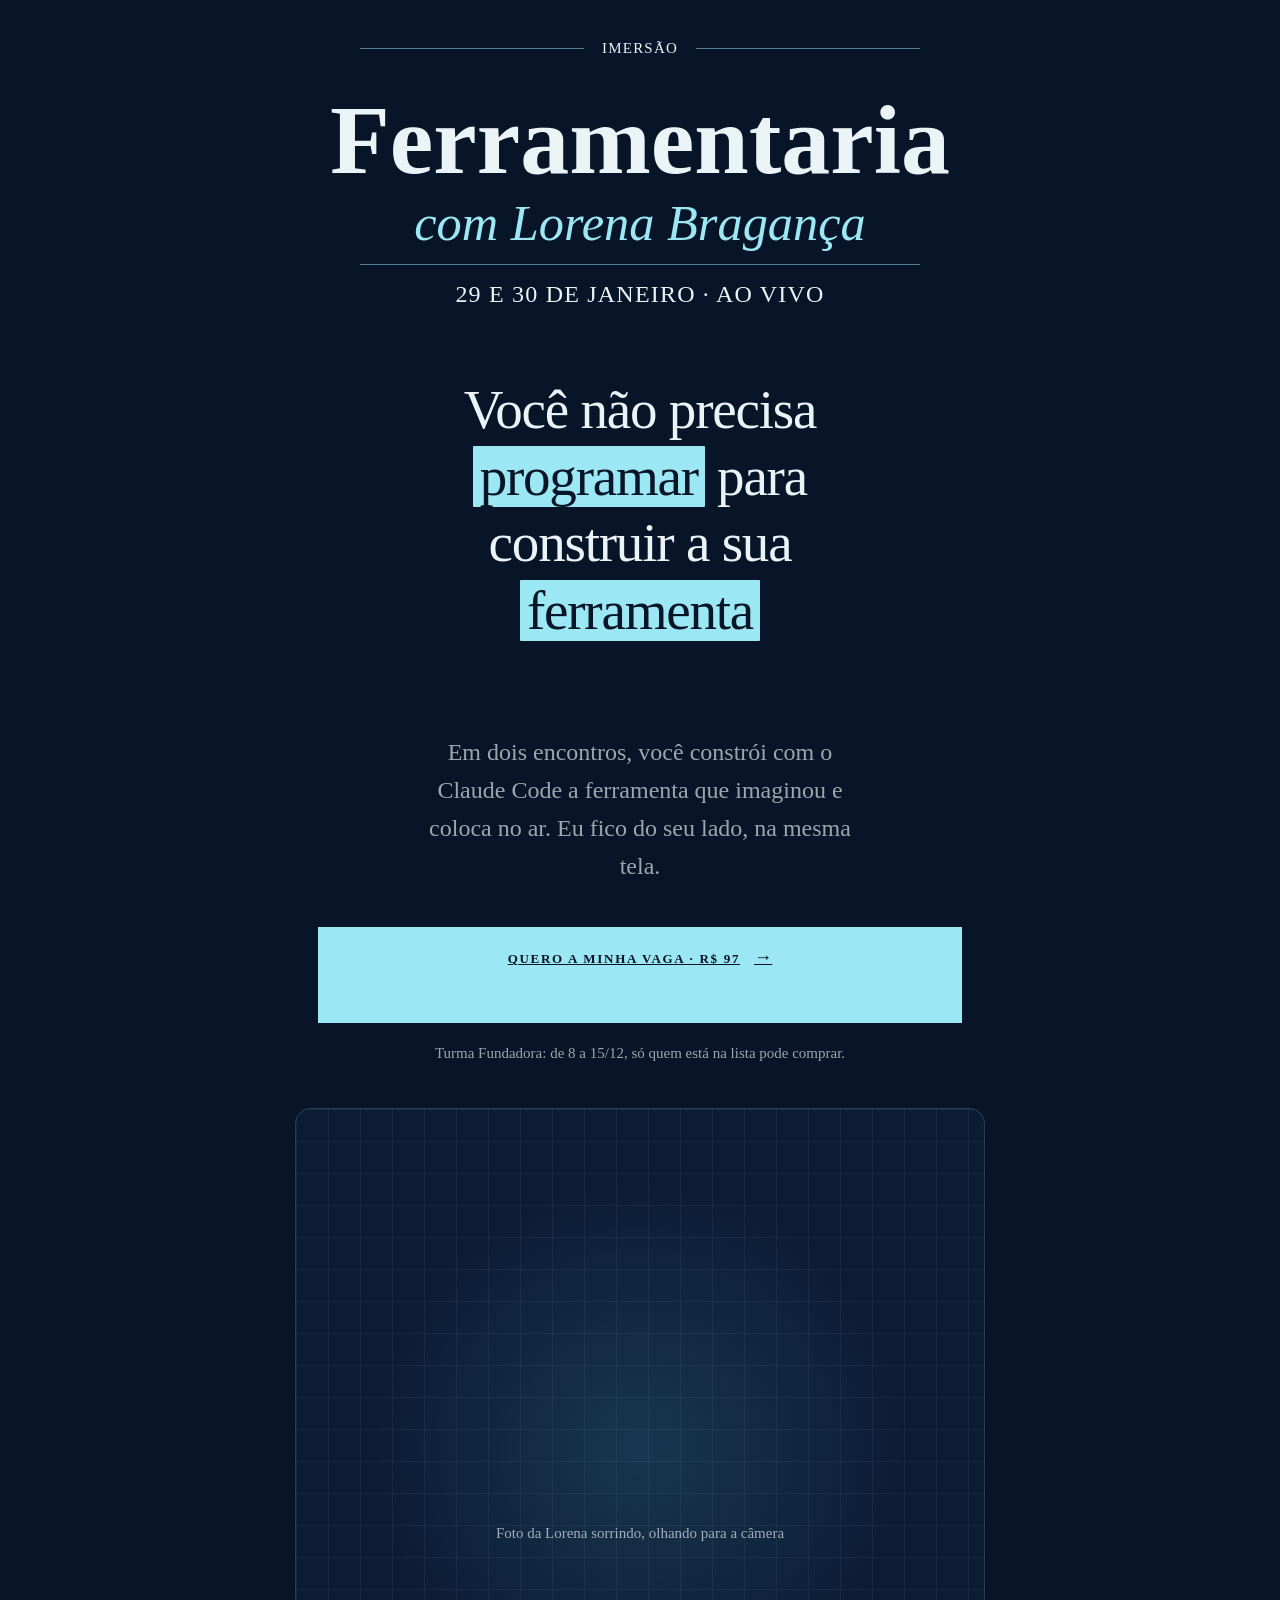
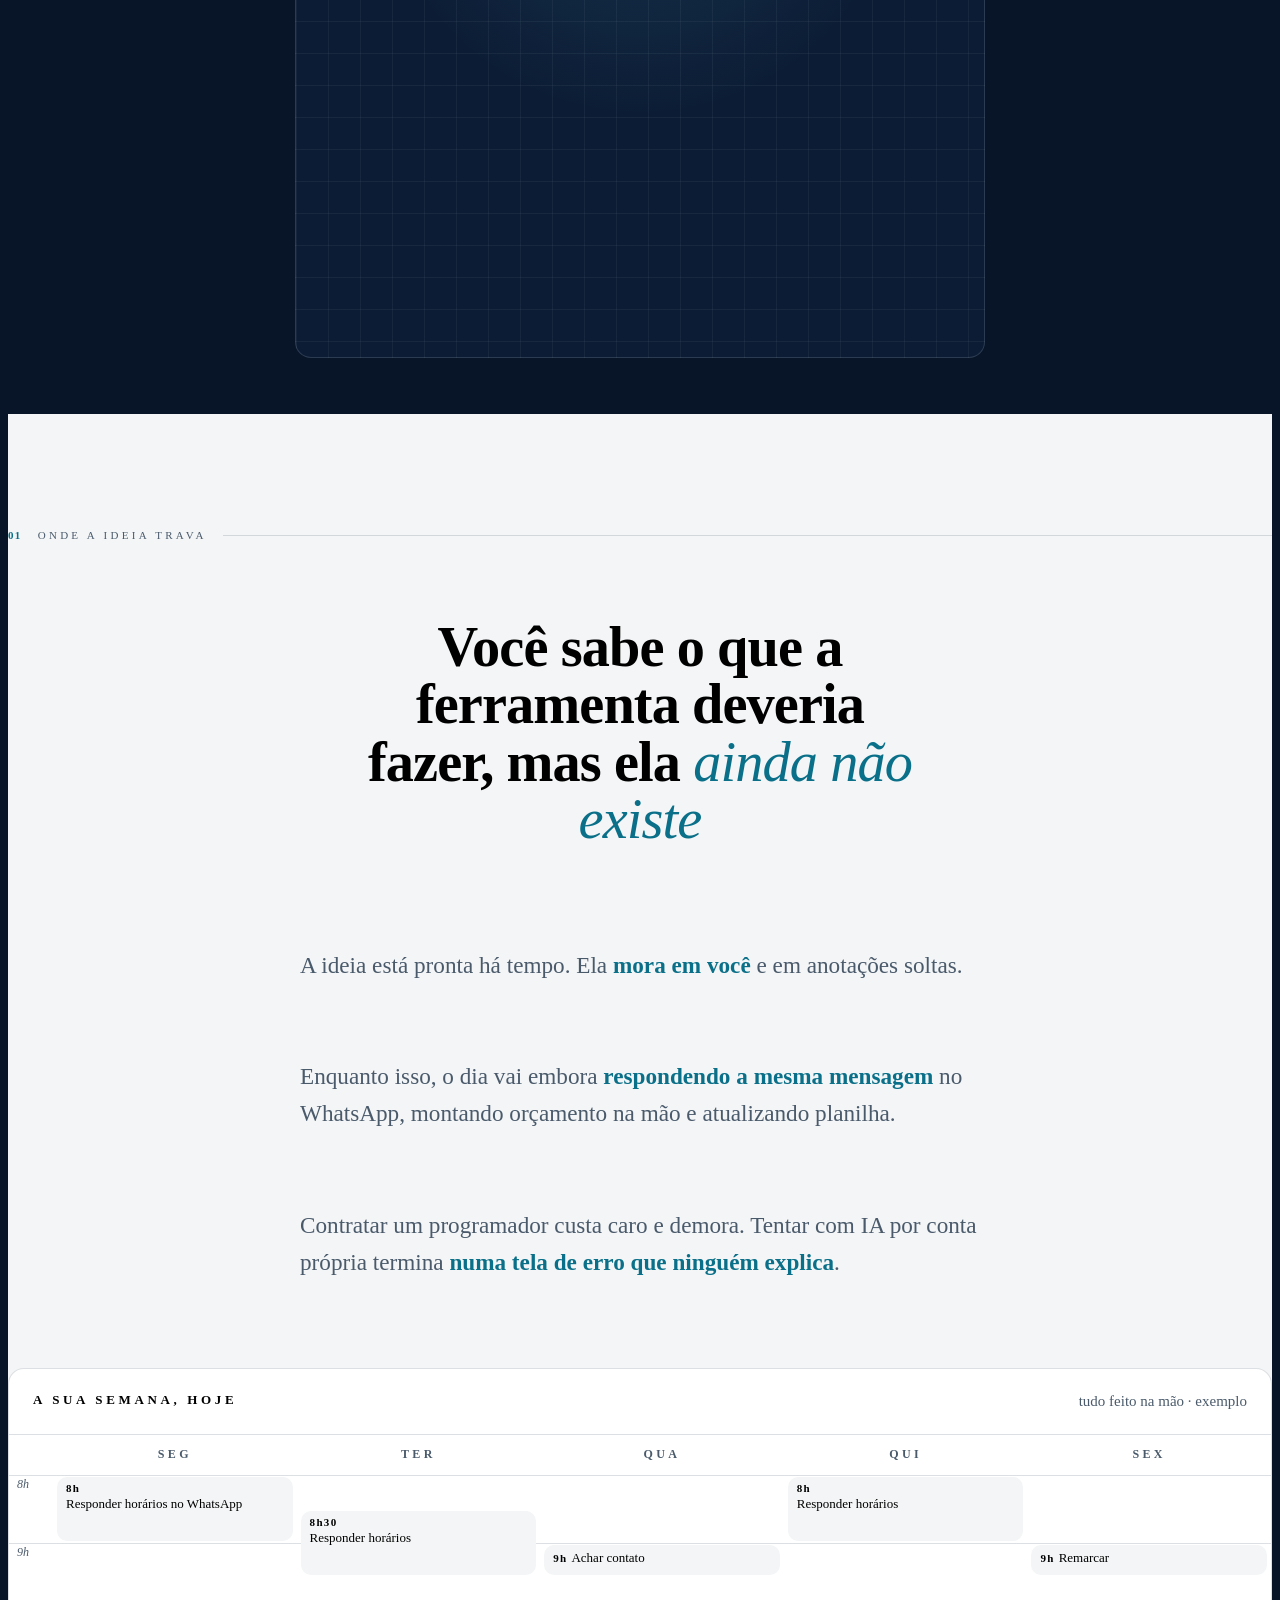
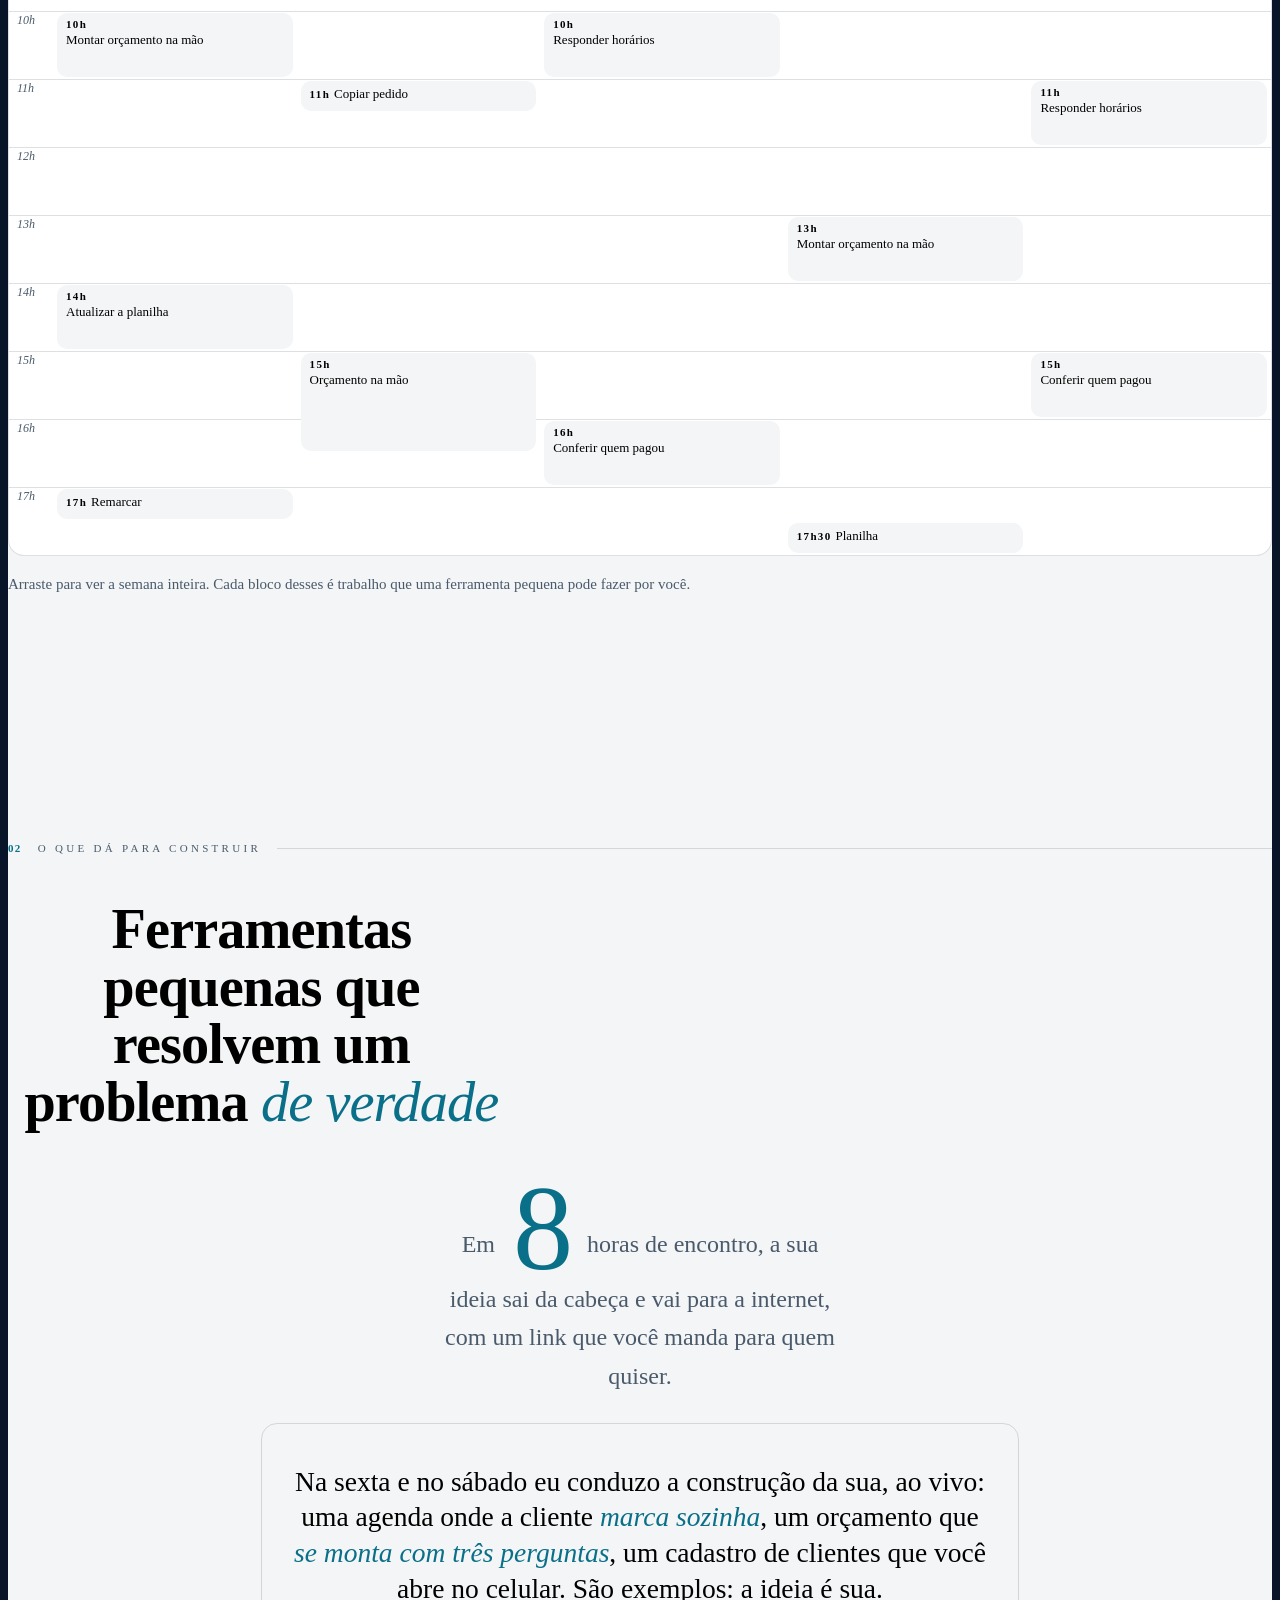
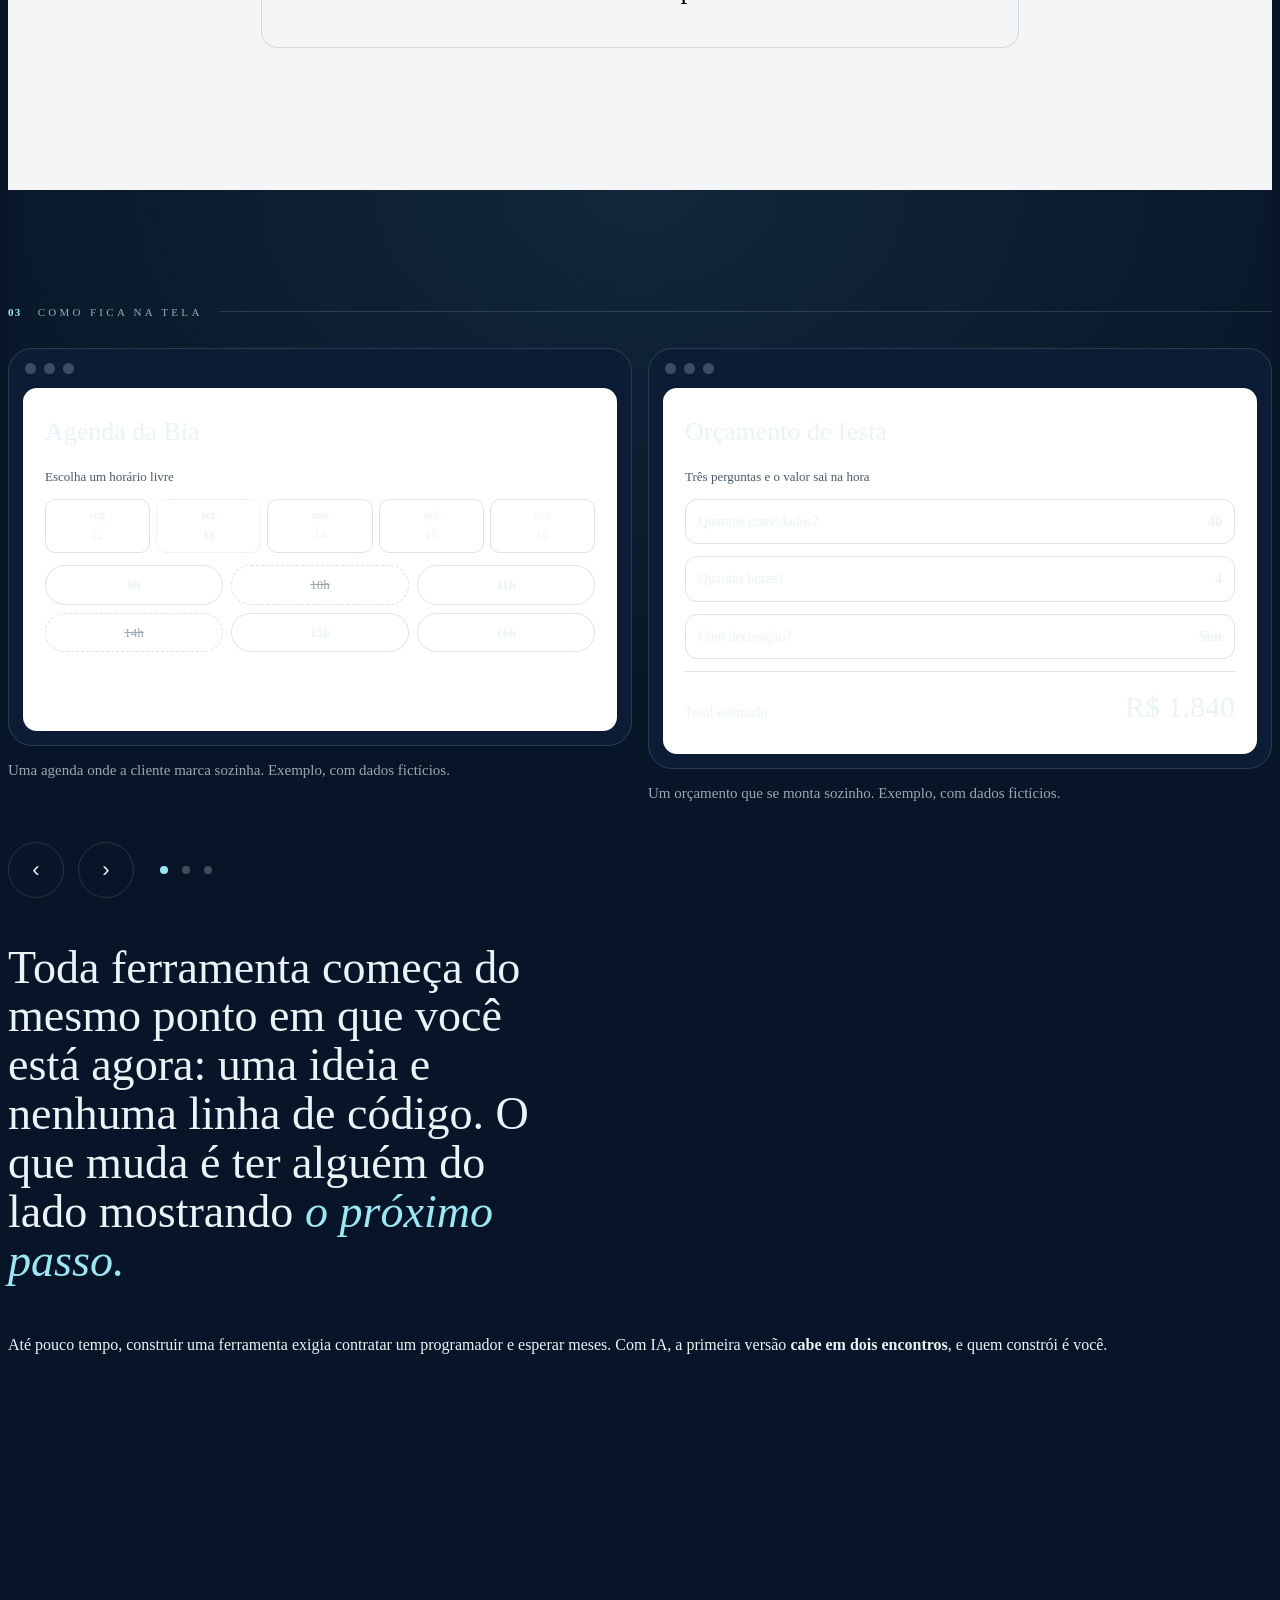
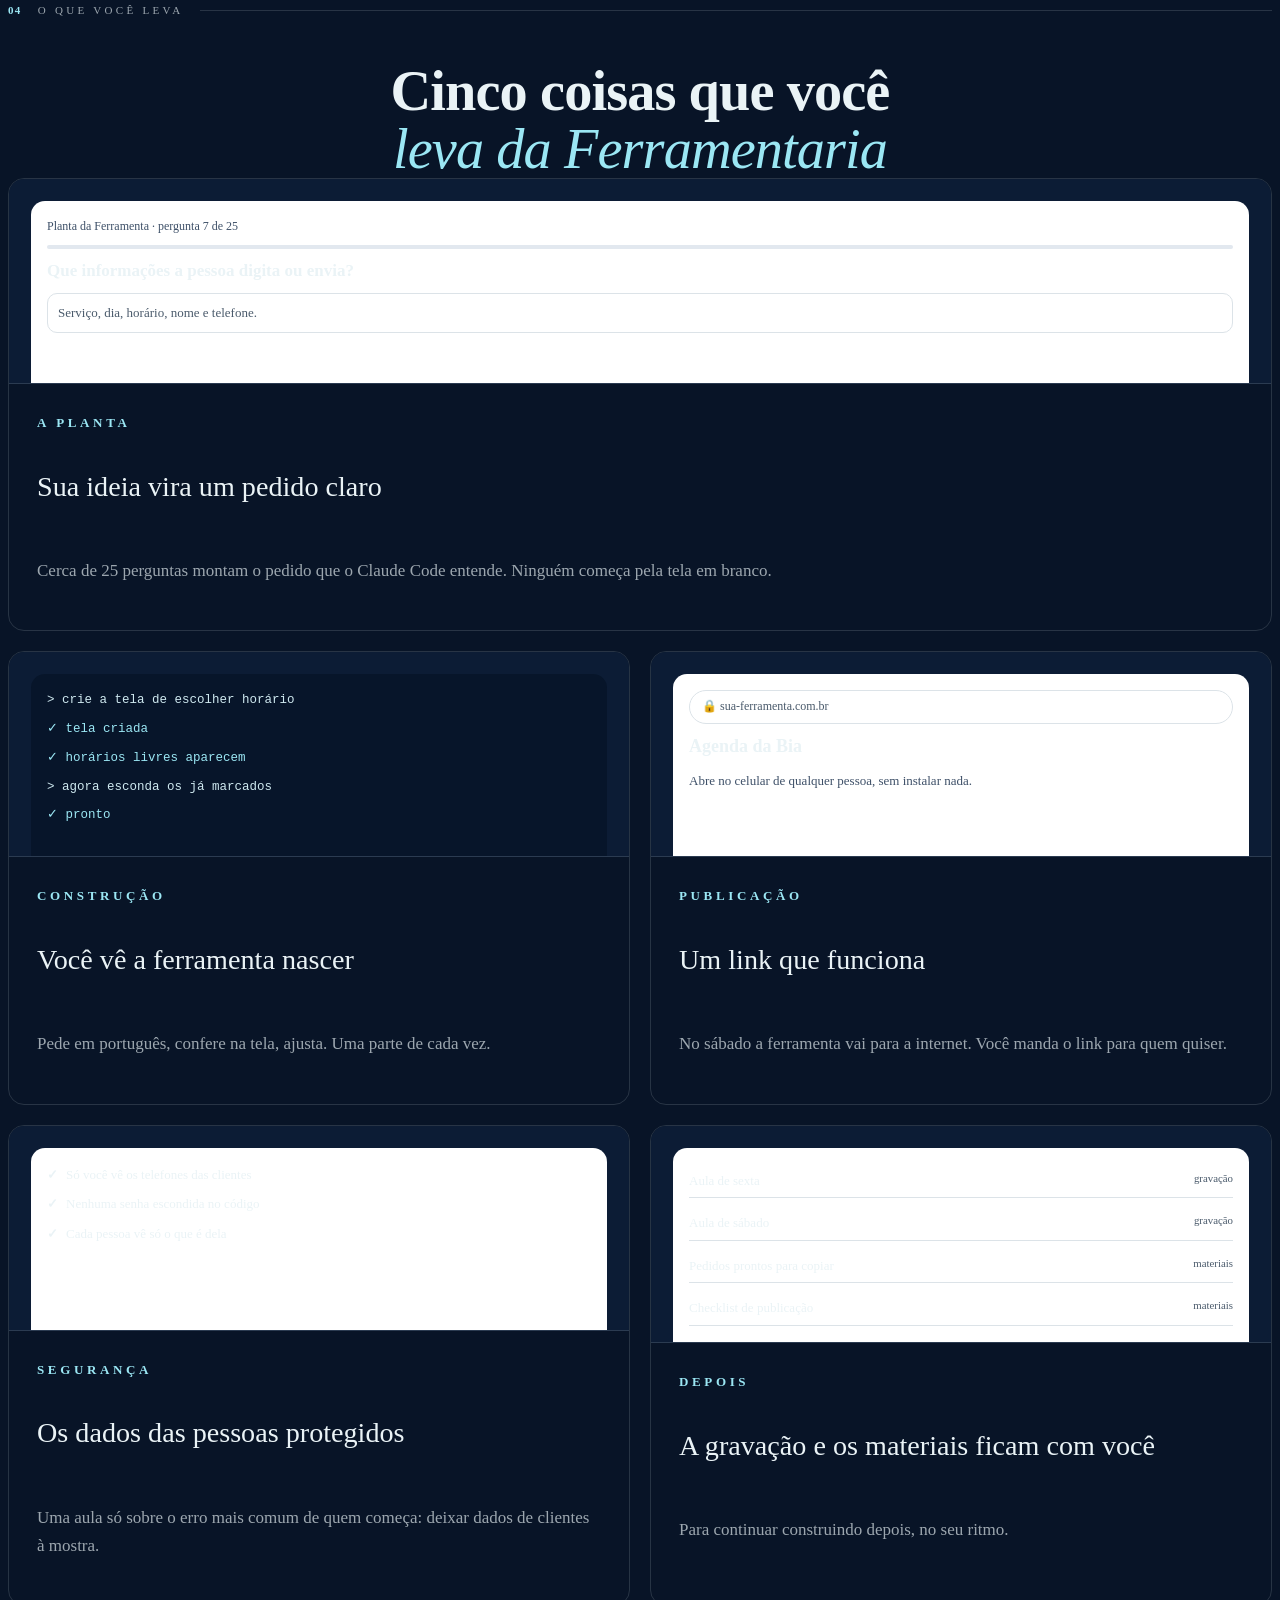
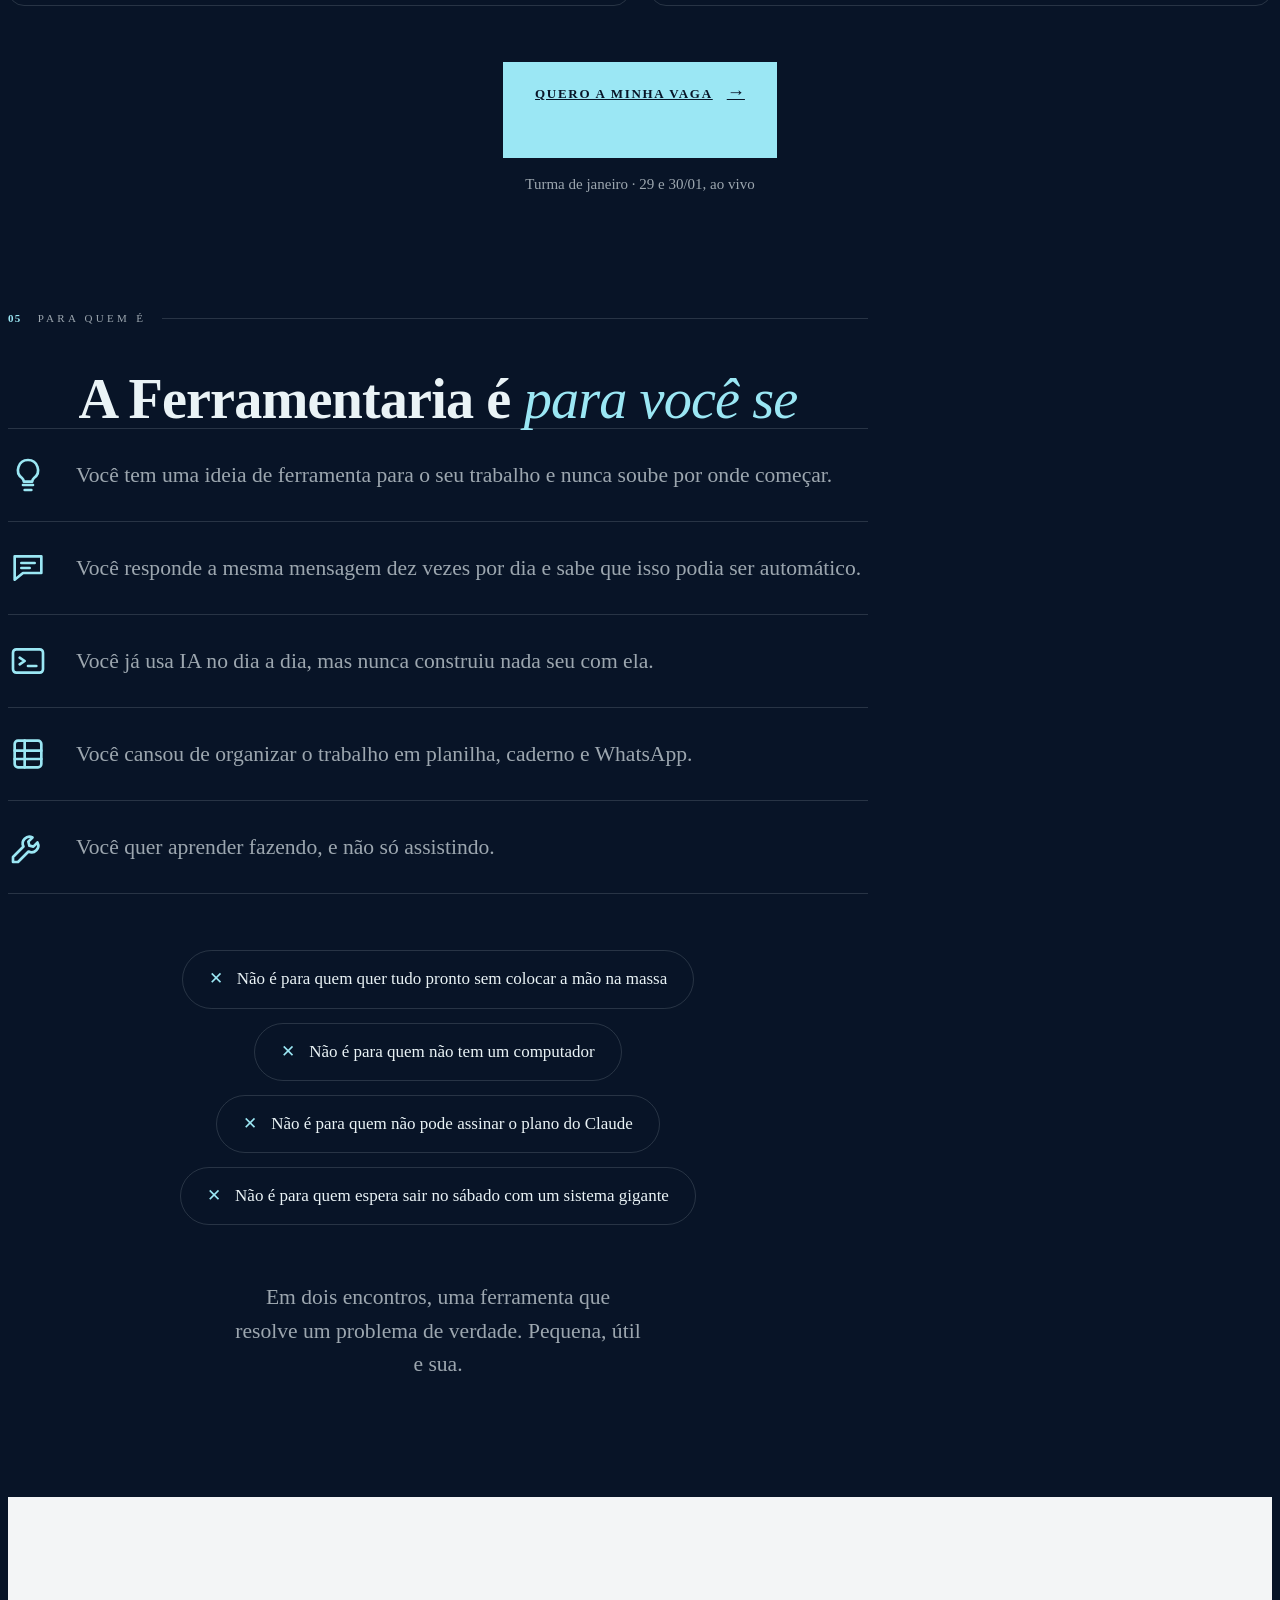
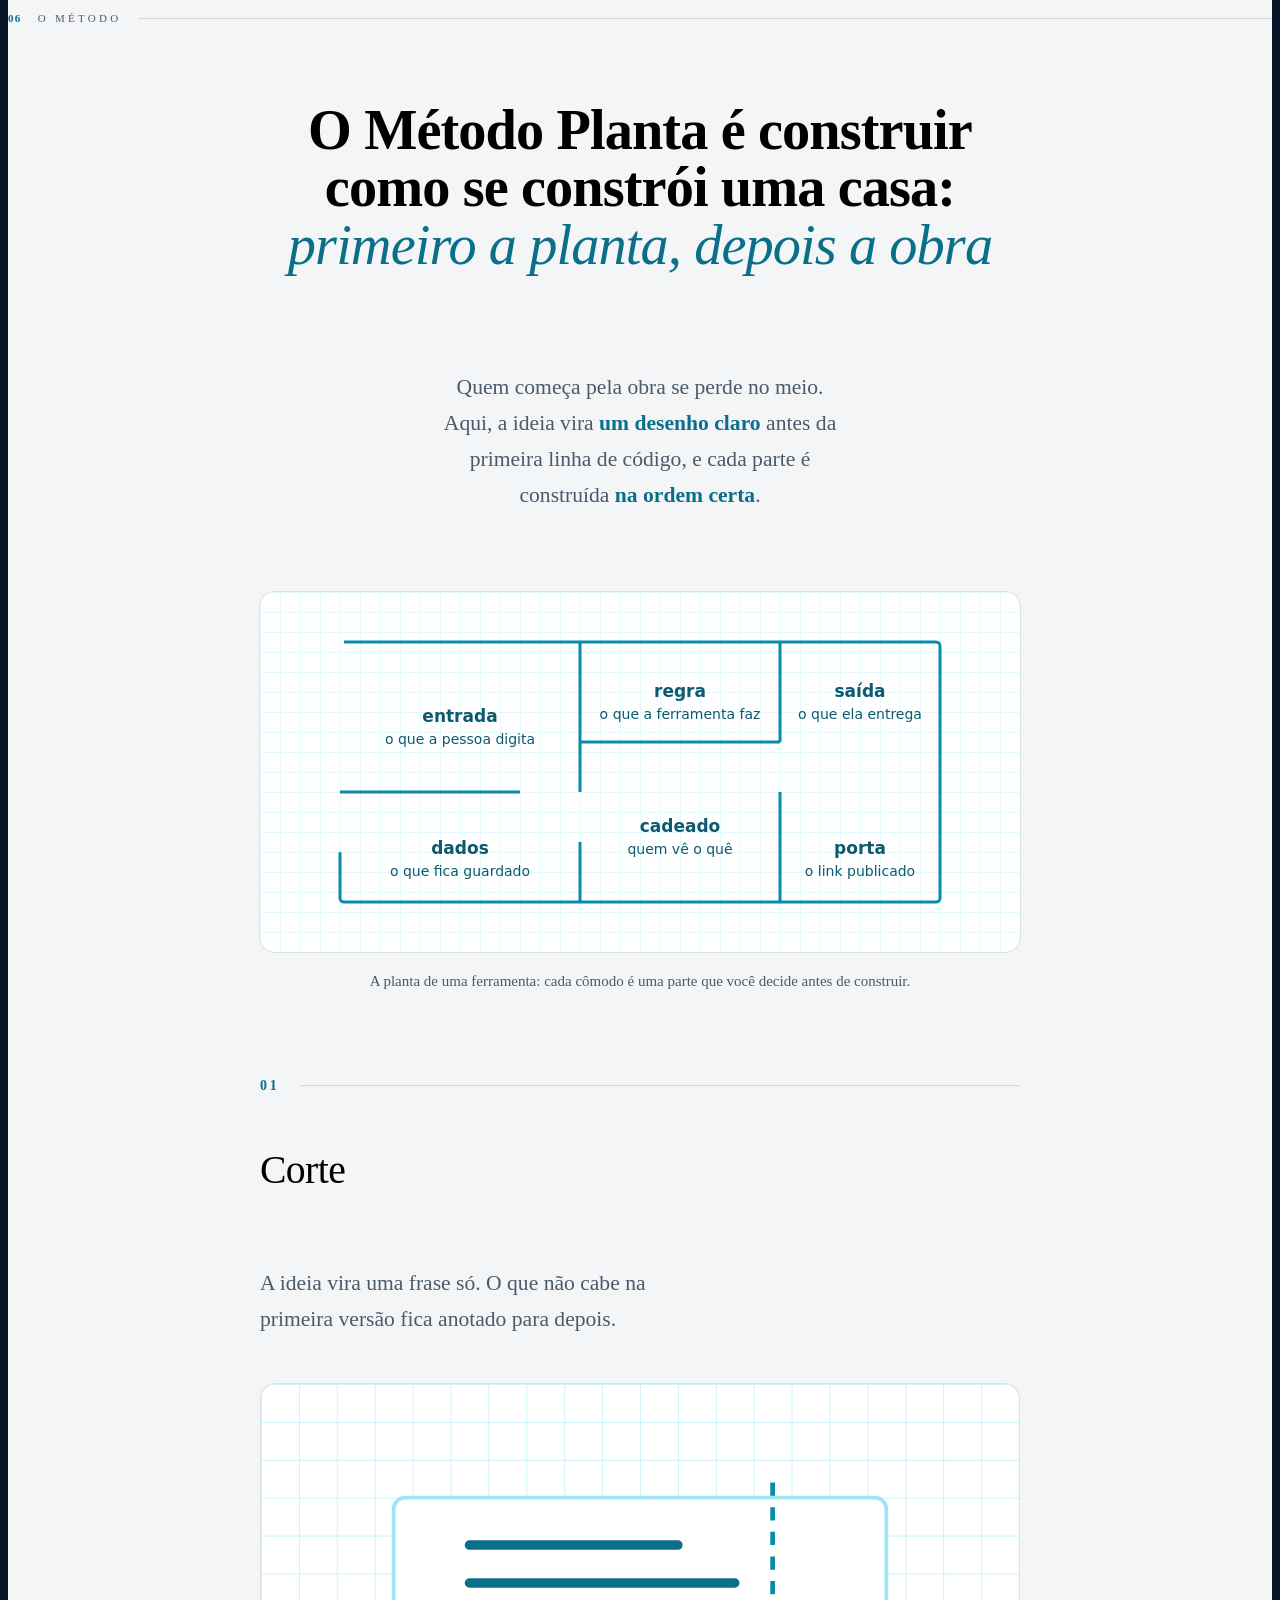
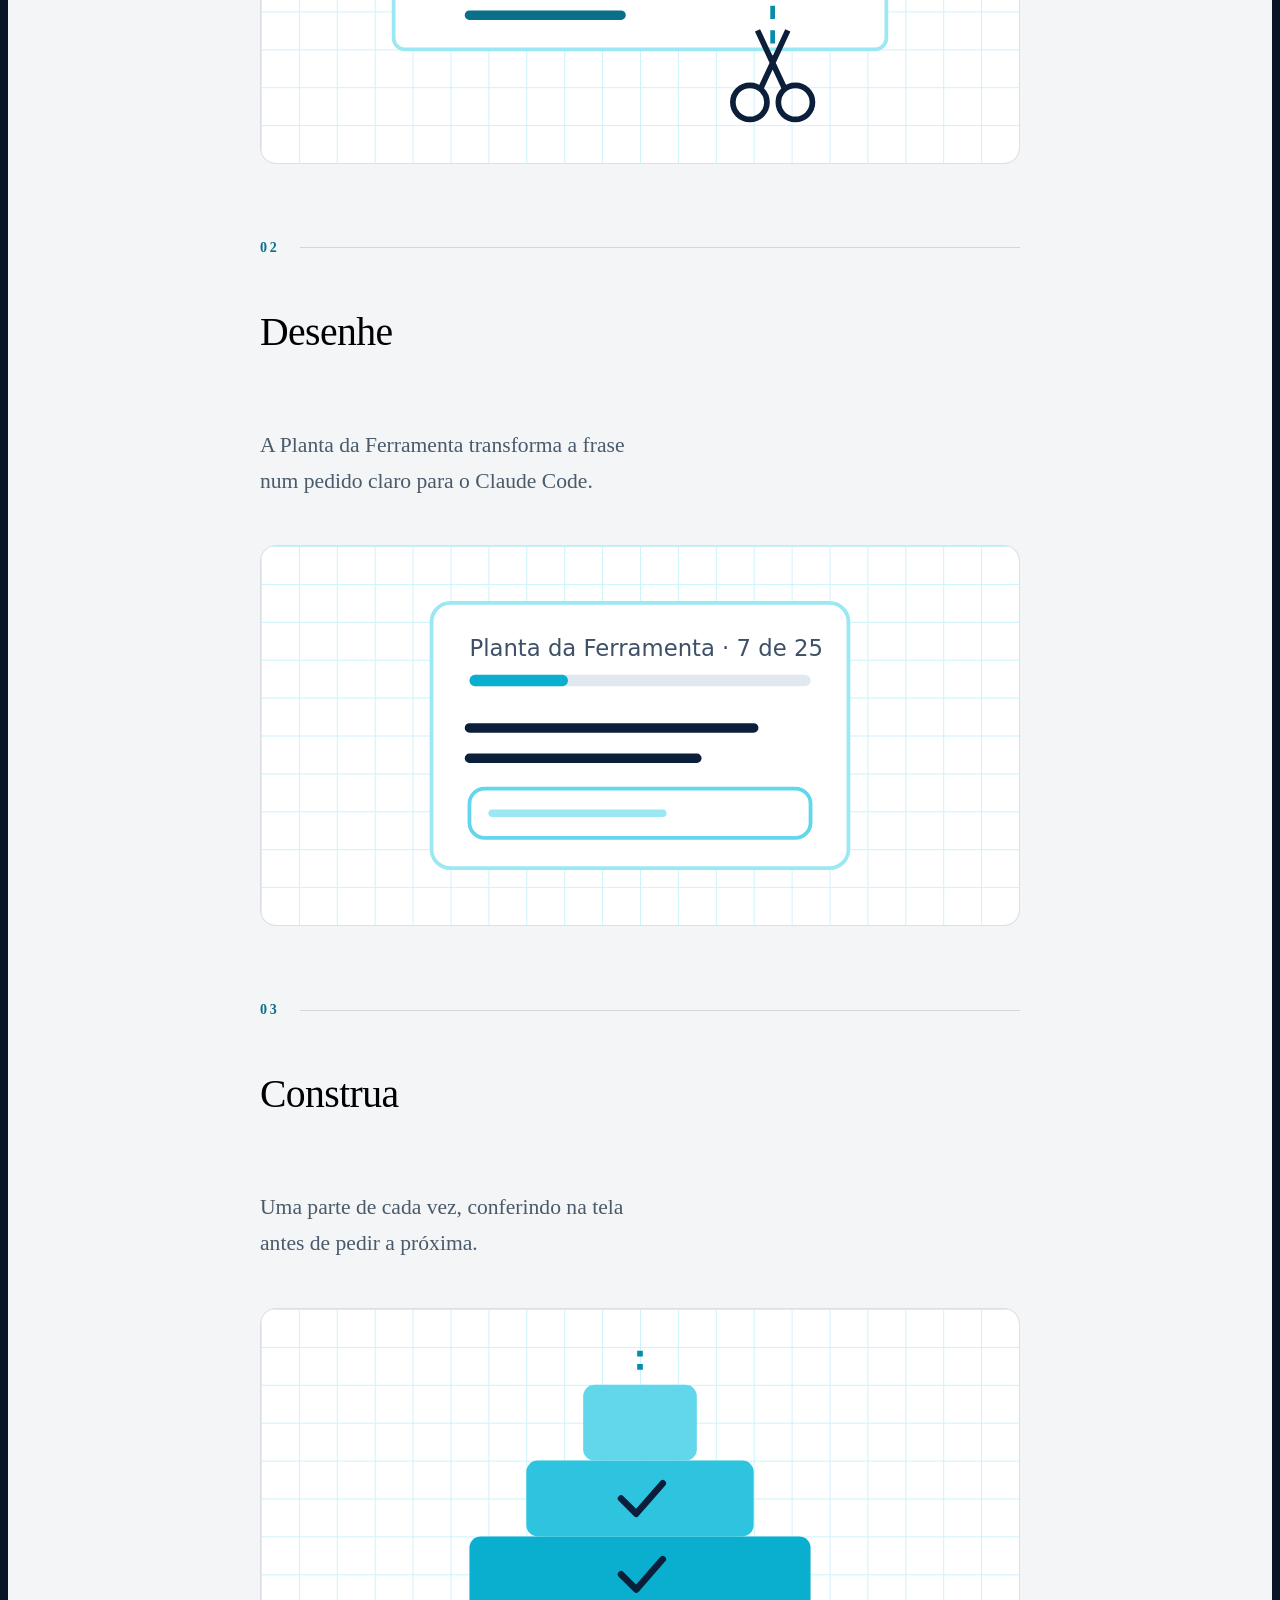
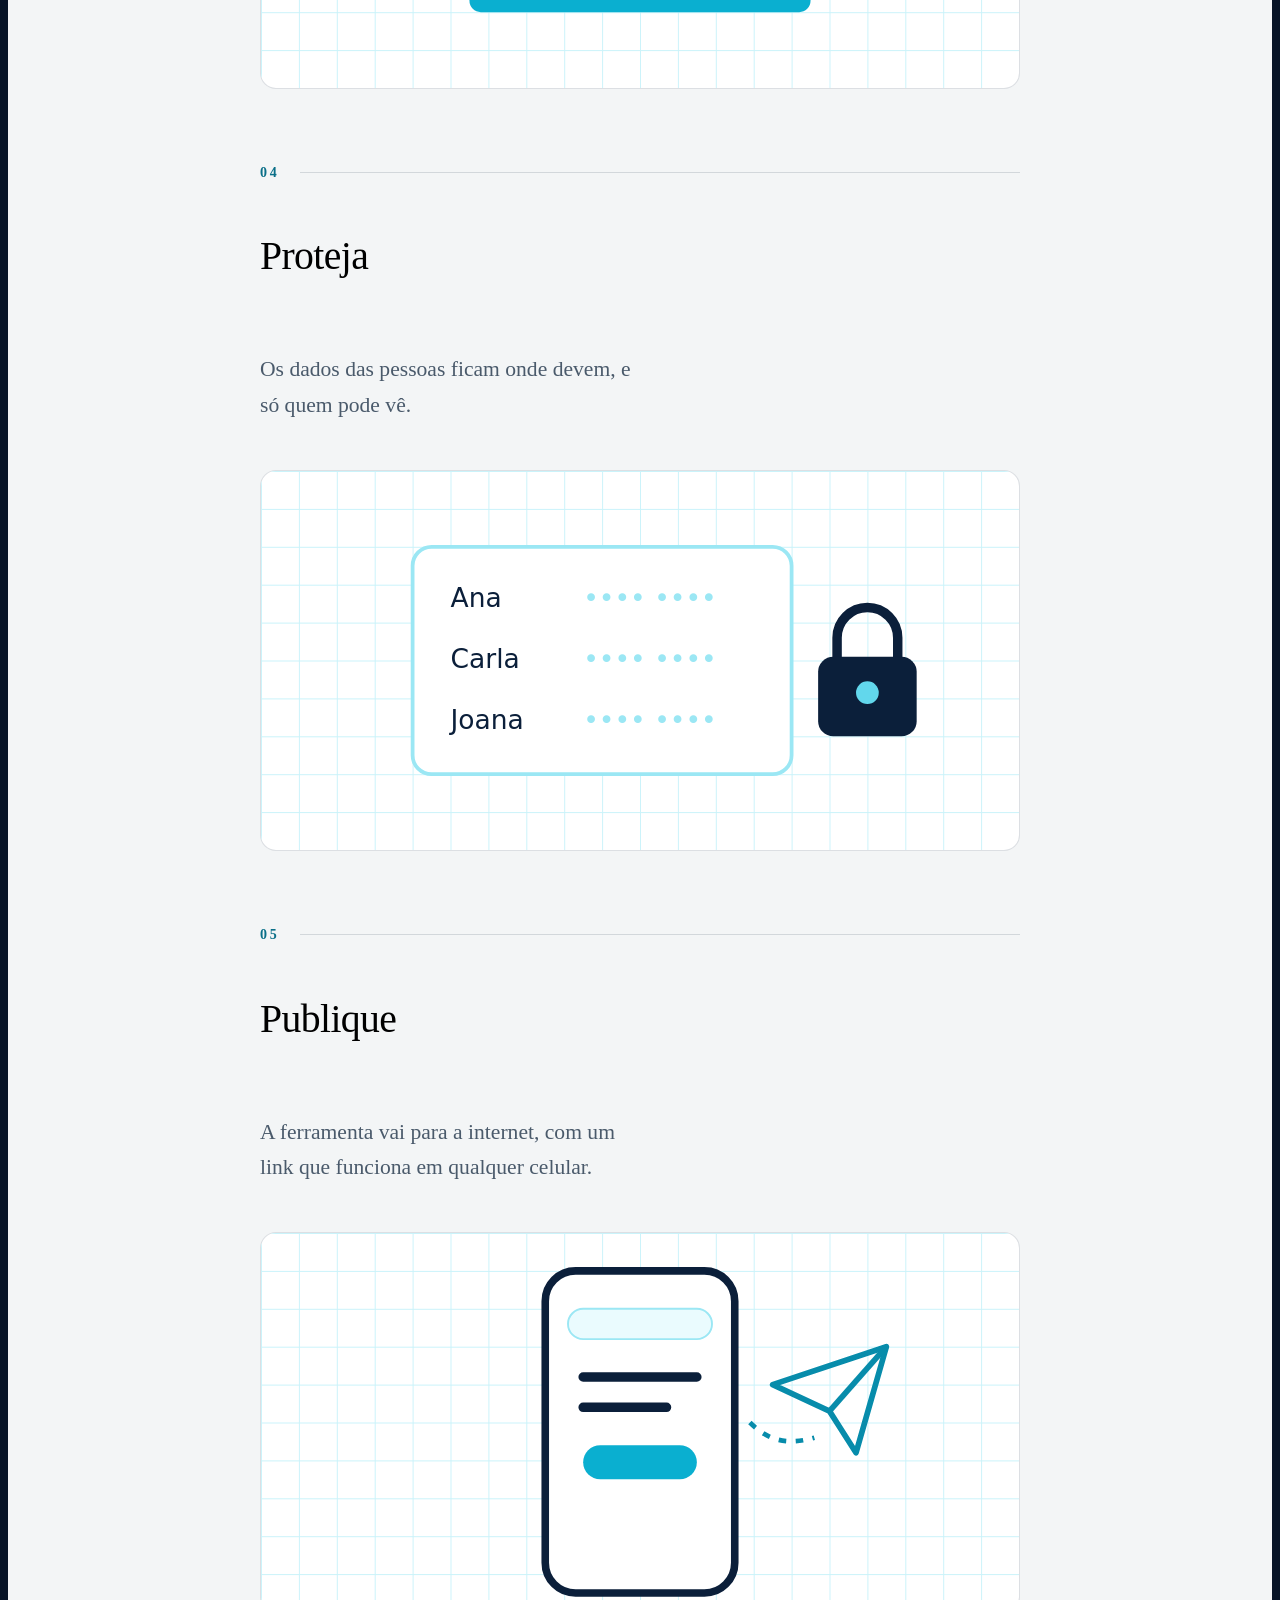
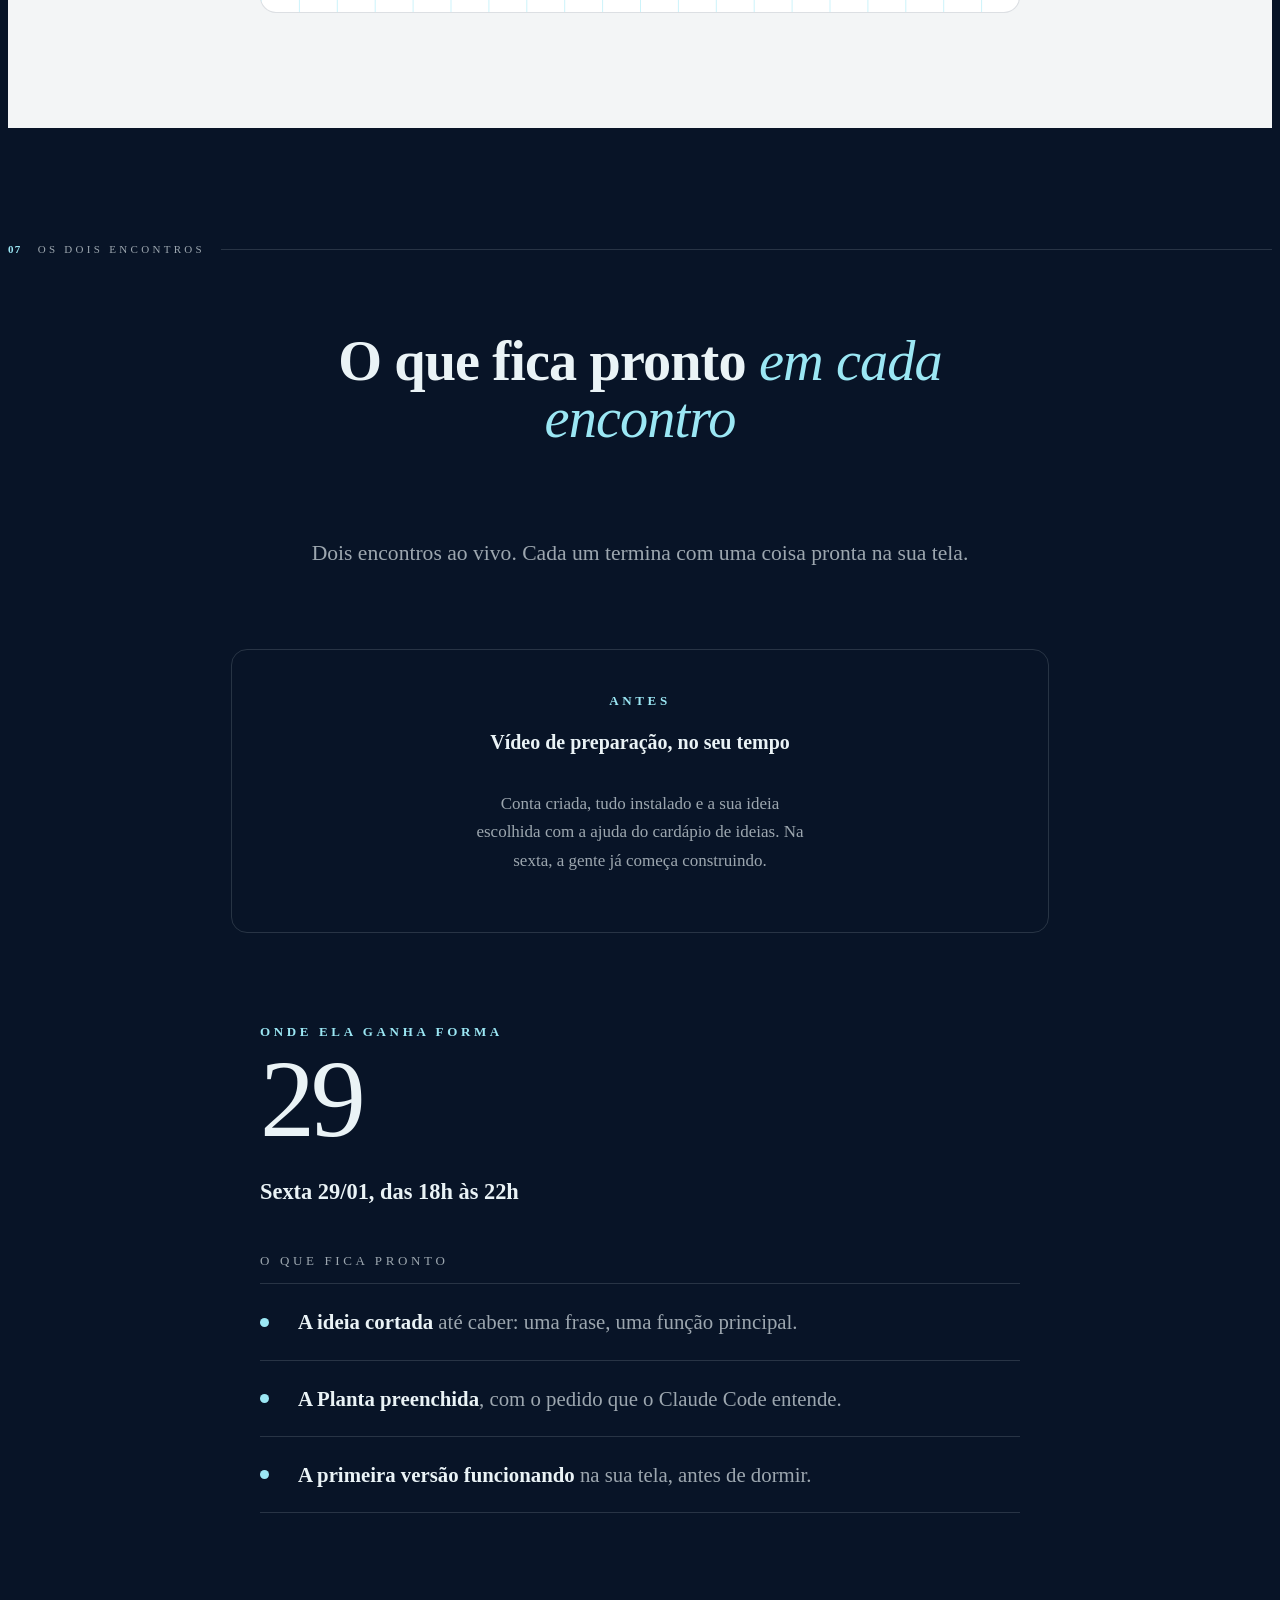
==== commit f5f8b0b8: "Nome Ferramentaria em Dancing Script 600, escolha dela (A12) Só a palavra do nome, no topo e no roda" ====
--- a/site/index.html
+++ b/site/index.html
@@ -12,7 +12,7 @@
 <meta name="theme-color" content="#0B1F3A">
 <link rel="preconnect" href="https://fonts.googleapis.com">
 <link rel="preconnect" href="https://fonts.gstatic.com" crossorigin>
-<link rel="stylesheet" href="https://fonts.googleapis.com/css2?family=Hanken+Grotesk:wght@400;500;700&family=Instrument+Serif:ital@0;1&display=swap">
+<link rel="stylesheet" href="https://fonts.googleapis.com/css2?family=Dancing+Script:wght@600&family=Hanken+Grotesk:wght@400;500;700&family=Instrument+Serif:ital@0;1&display=swap">
 <link rel="stylesheet" href="/estilos/tokens.css">
 <link rel="stylesheet" href="/estilos/componentes.css">
 <style>
@@ -80,7 +80,10 @@
 .entre-fios{display:flex;align-items:center;gap:18px;width:100%;max-width:560px;font-family:var(--letra-chamada);letter-spacing:.08em;text-transform:uppercase;font-size:15px;color:var(--tinta-clara)}
 .entre-fios::before,.entre-fios::after{content:"";flex:1;height:1px;background:var(--acento);opacity:.5}
 .nome-produto{font-family:var(--letra-chamada);font-weight:400;text-transform:uppercase;line-height:.9;font-size:clamp(3.1rem,11vw,7.5rem);margin:0;letter-spacing:.01em;color:var(--tinta-clara)}
-.nome-produto .palavra{display:inline-block;white-space:nowrap;font-size:1em;color:inherit;font-style:normal;text-transform:uppercase;letter-spacing:.01em;margin:0}
+/* O nome em cursiva (Dancing Script 600), escolhida por ela em 27/09 (A12
+   da comparação em marca/letra-cursiva.html). Cursiva não vai em maiúsculas:
+   em caixa alta as letras não se ligam e a palavra fica ilegível. */
+.nome-produto .palavra{display:inline-block;white-space:nowrap;font-size:1em;color:inherit;font-family:var(--letra-nome);font-weight:600;font-style:normal;text-transform:none;letter-spacing:0;line-height:1.05;margin:0}
 .nome-produto span:not(.palavra){display:block;color:var(--acento);font-style:italic;text-transform:none;letter-spacing:0;font-size:.42em;margin-top:.18em}
 .data{font-family:var(--letra-chamada);text-transform:uppercase;letter-spacing:.05em;font-size:clamp(17px,4.4vw,24px);border-top:1px solid rgba(155,231,244,.5);padding-top:10px;width:100%;max-width:560px;color:var(--tinta-clara)}
 .topo h1{font-size:clamp(31px,4.3vw,62px);line-height:1.13;letter-spacing:-0.022em;max-width:16ch;font-weight:400}
@@ -808,7 +811,7 @@
 </nav>
 
 <script>
-// O nome "FERRAMENTARIA" ocupa a largura disponível, como na referência,
+// O nome "Ferramentaria" ocupa a largura disponível, como na referência,
 // sem nunca passar da tela: mede a palavra e ajusta o tamanho da letra.
 (function () {
   function ajustar() {
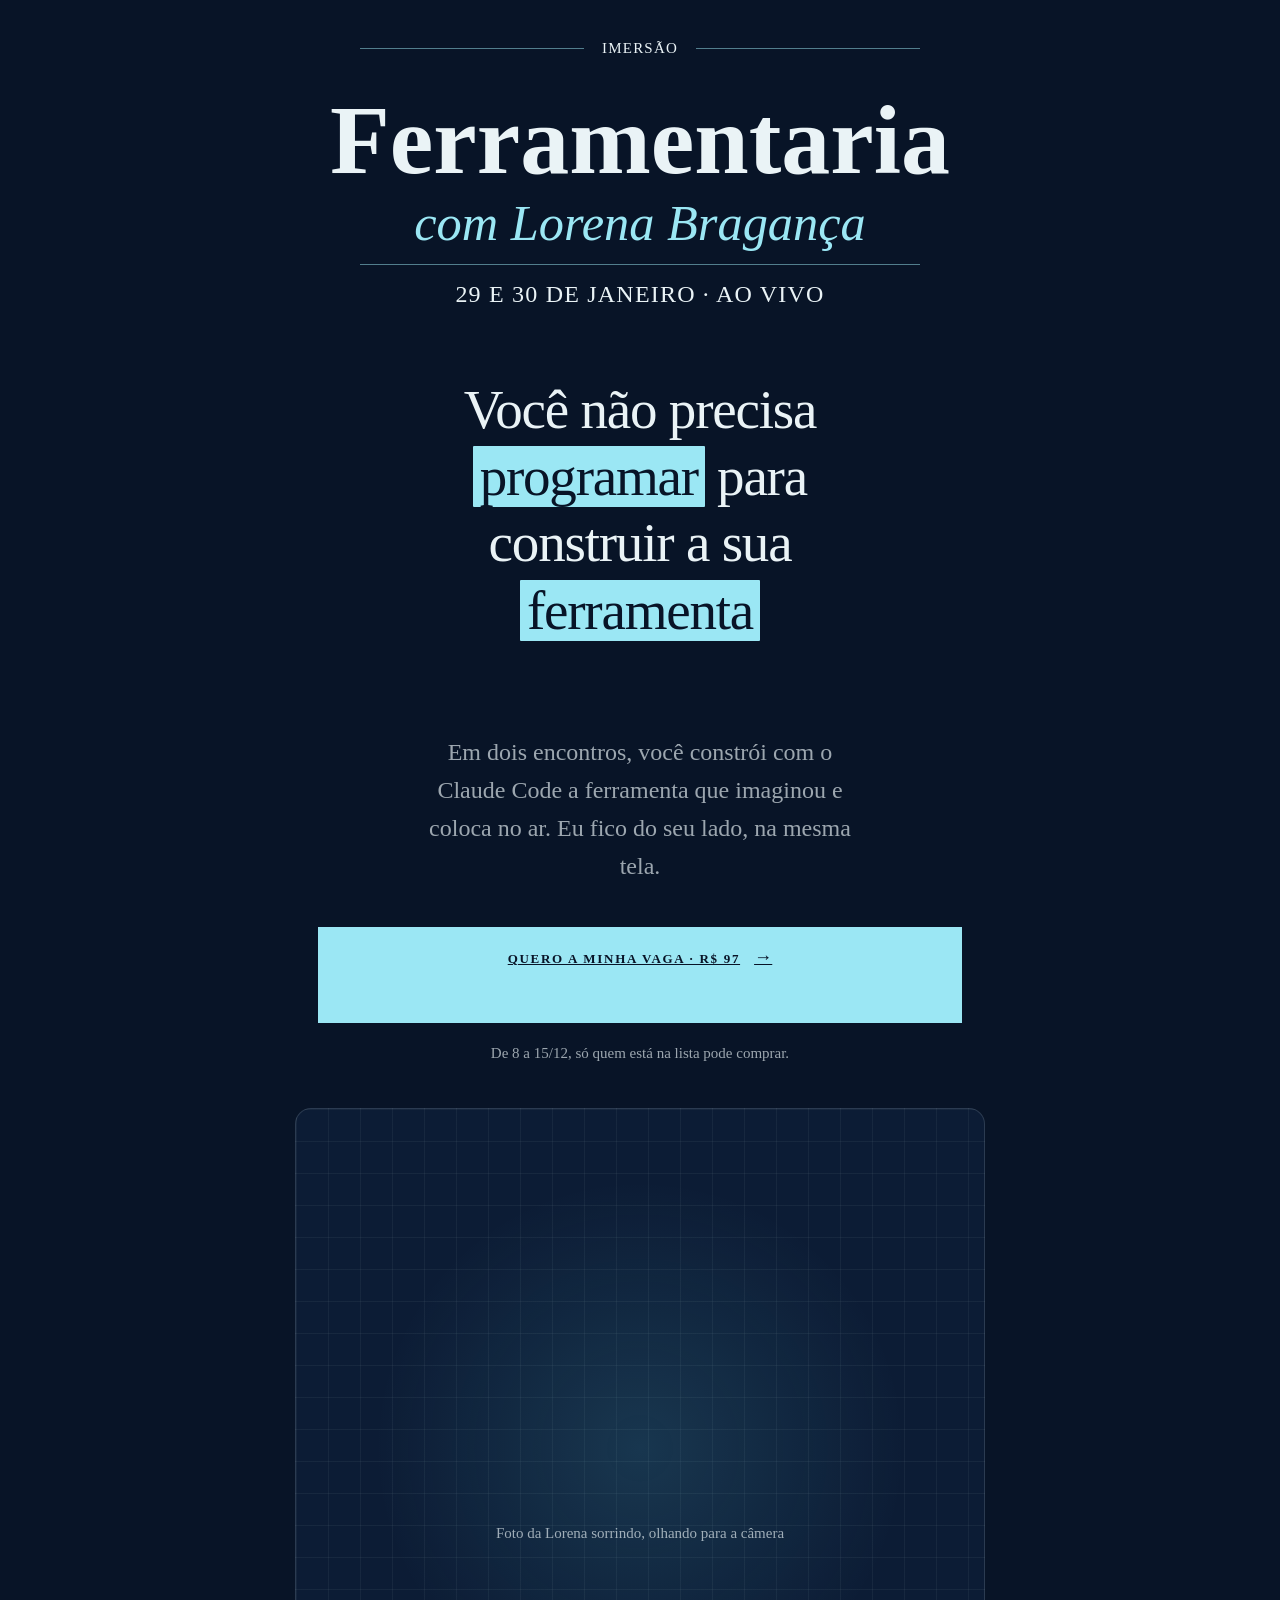
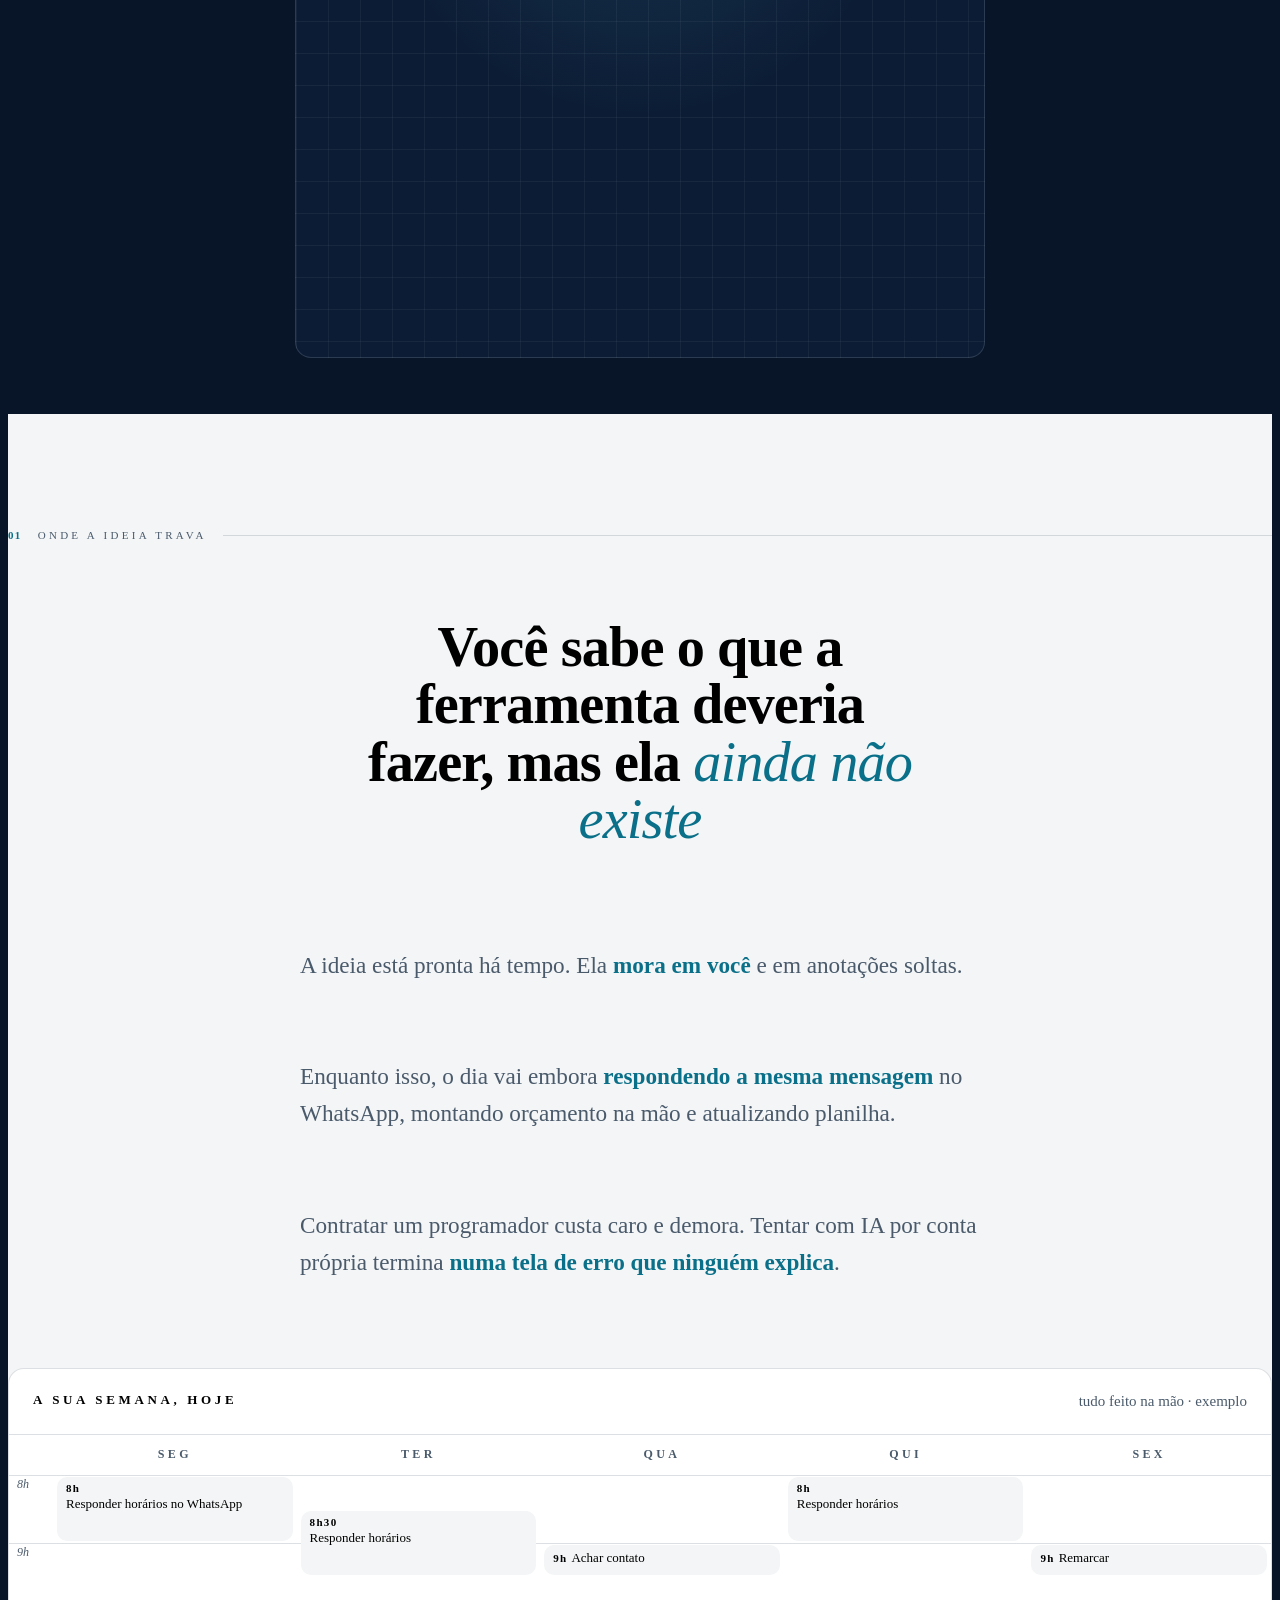
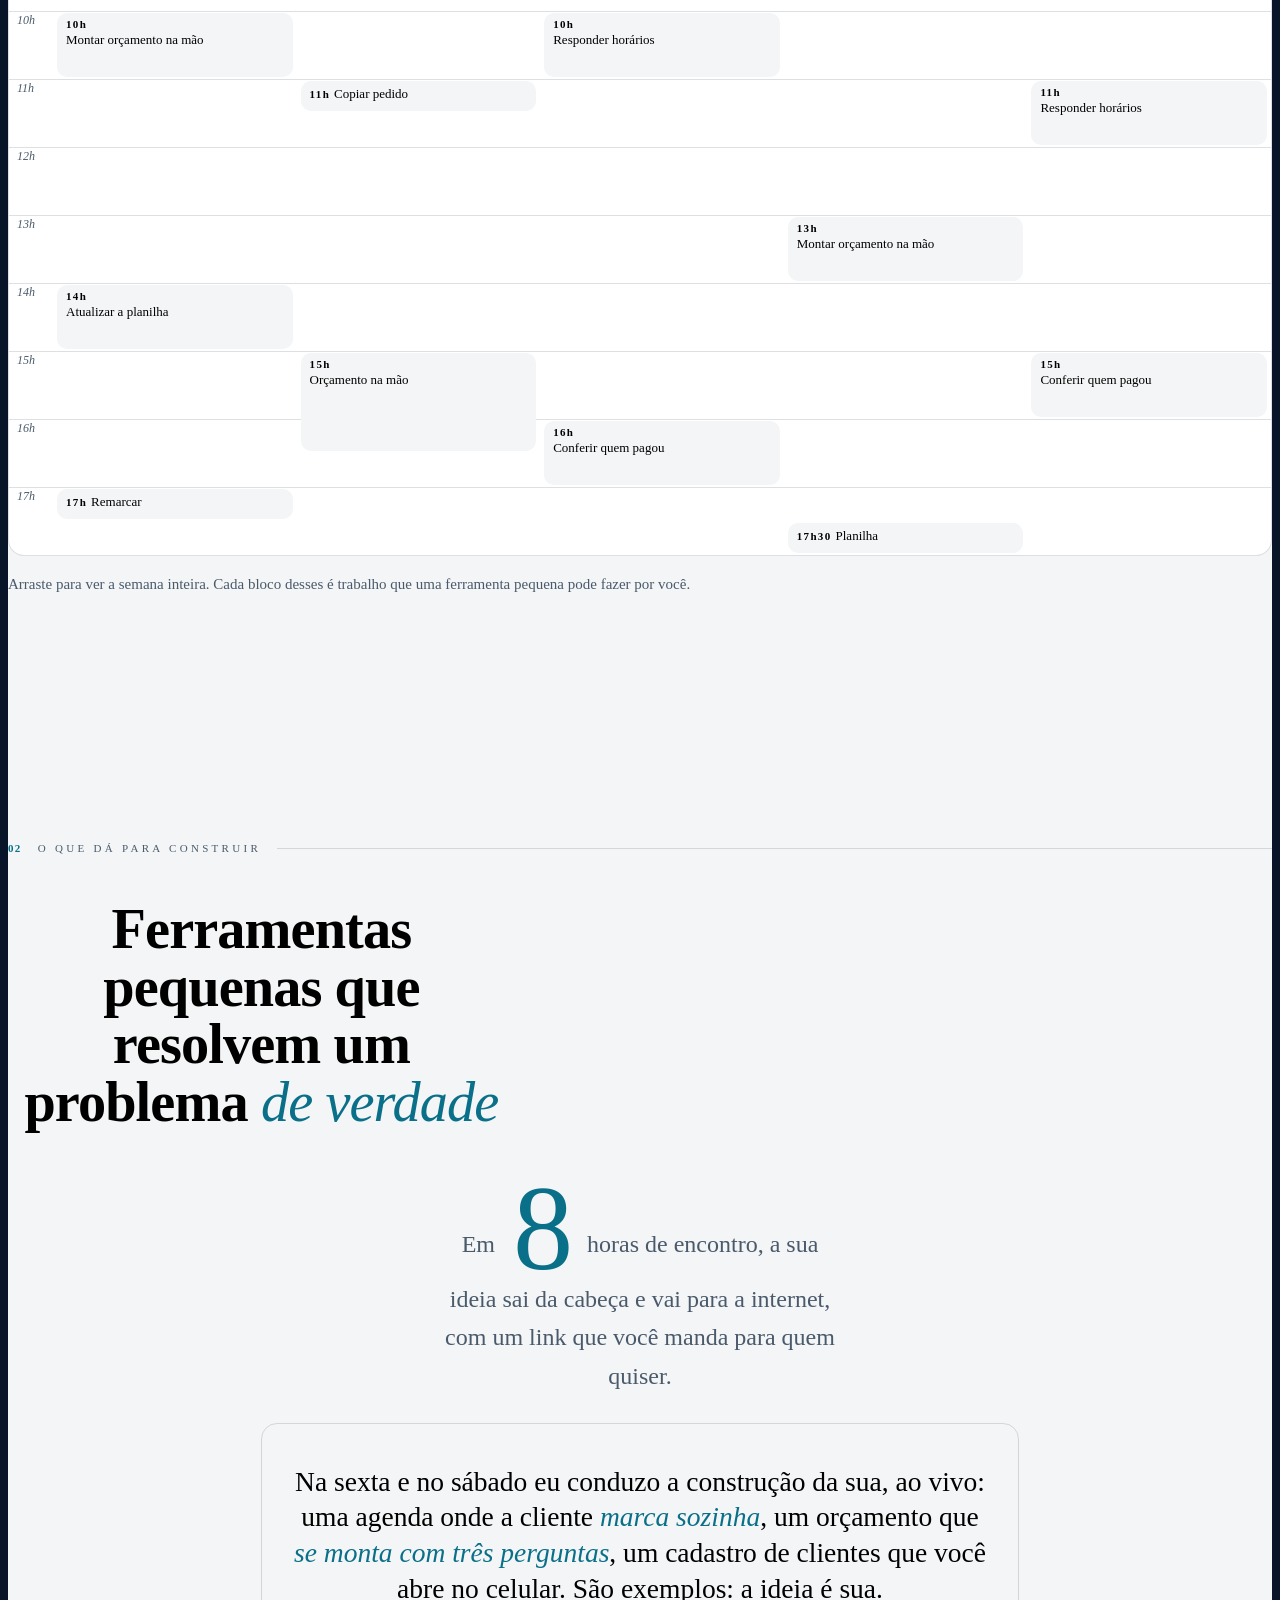
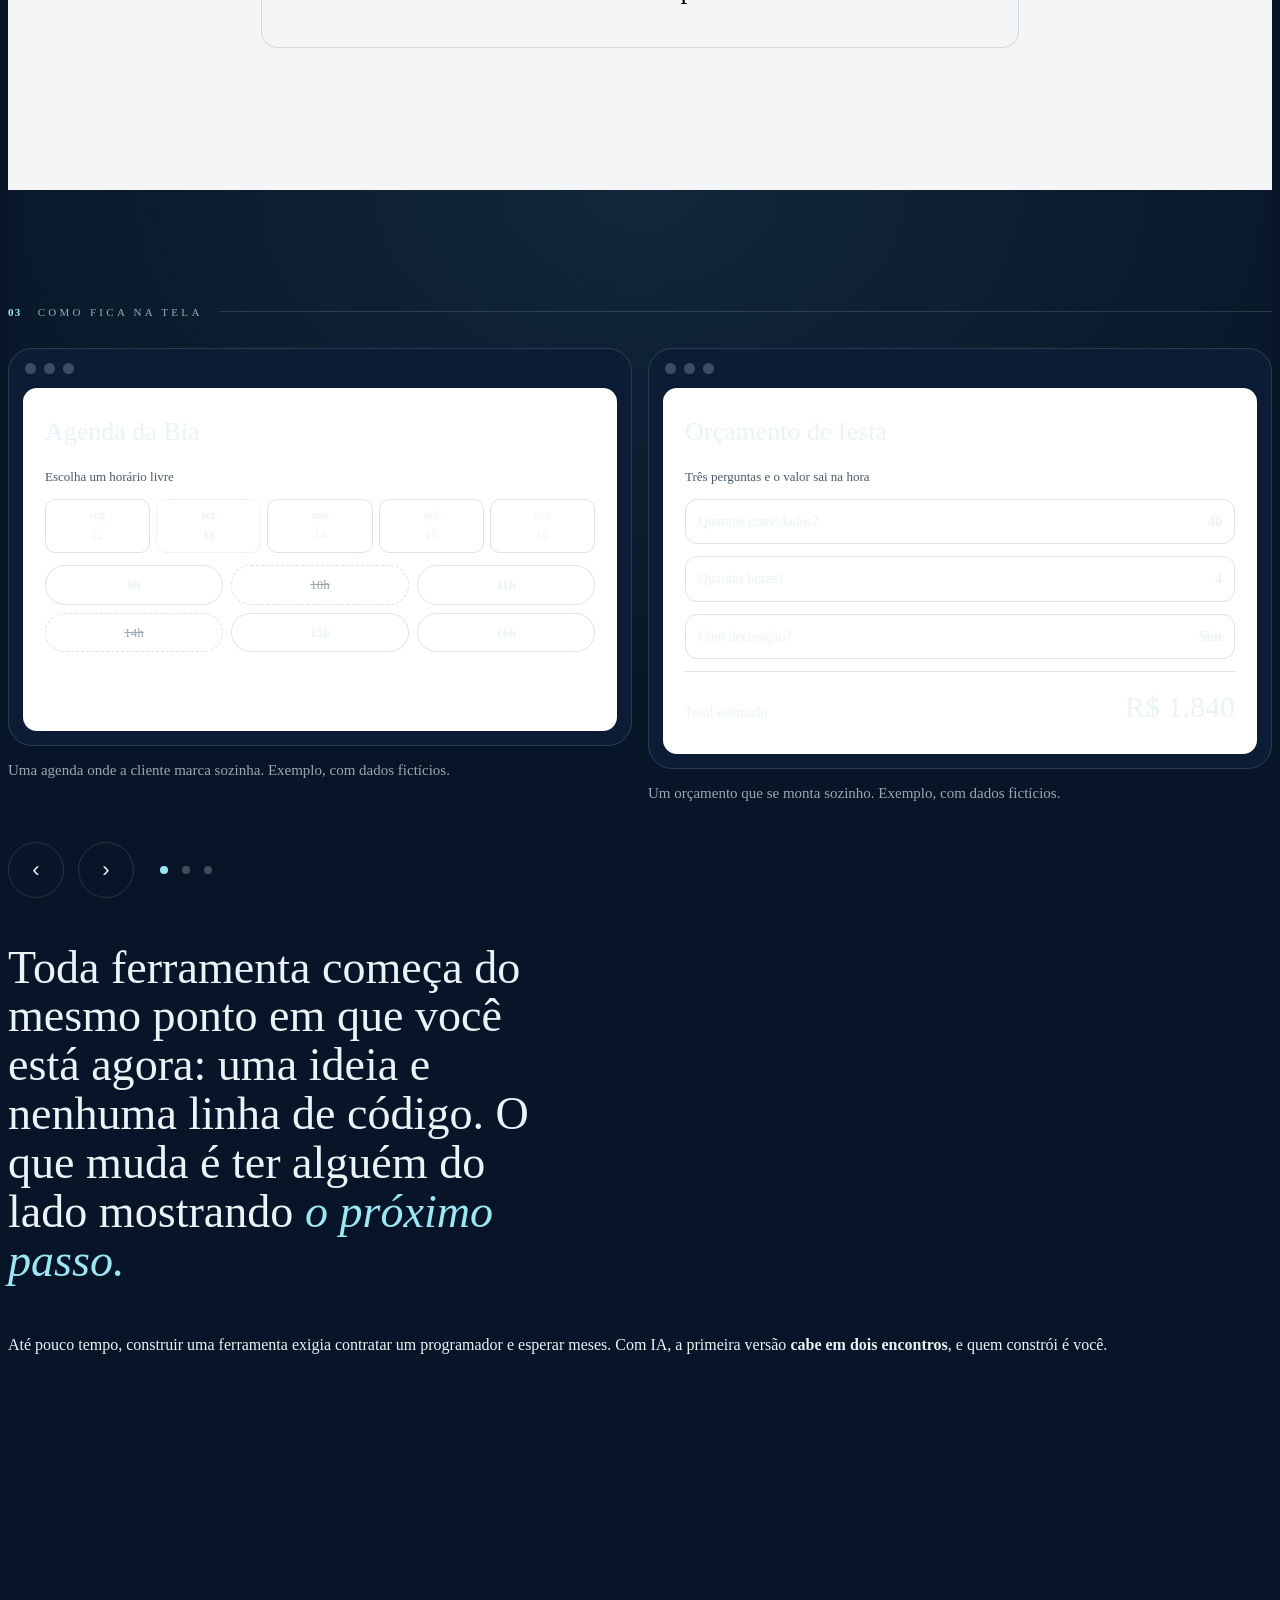
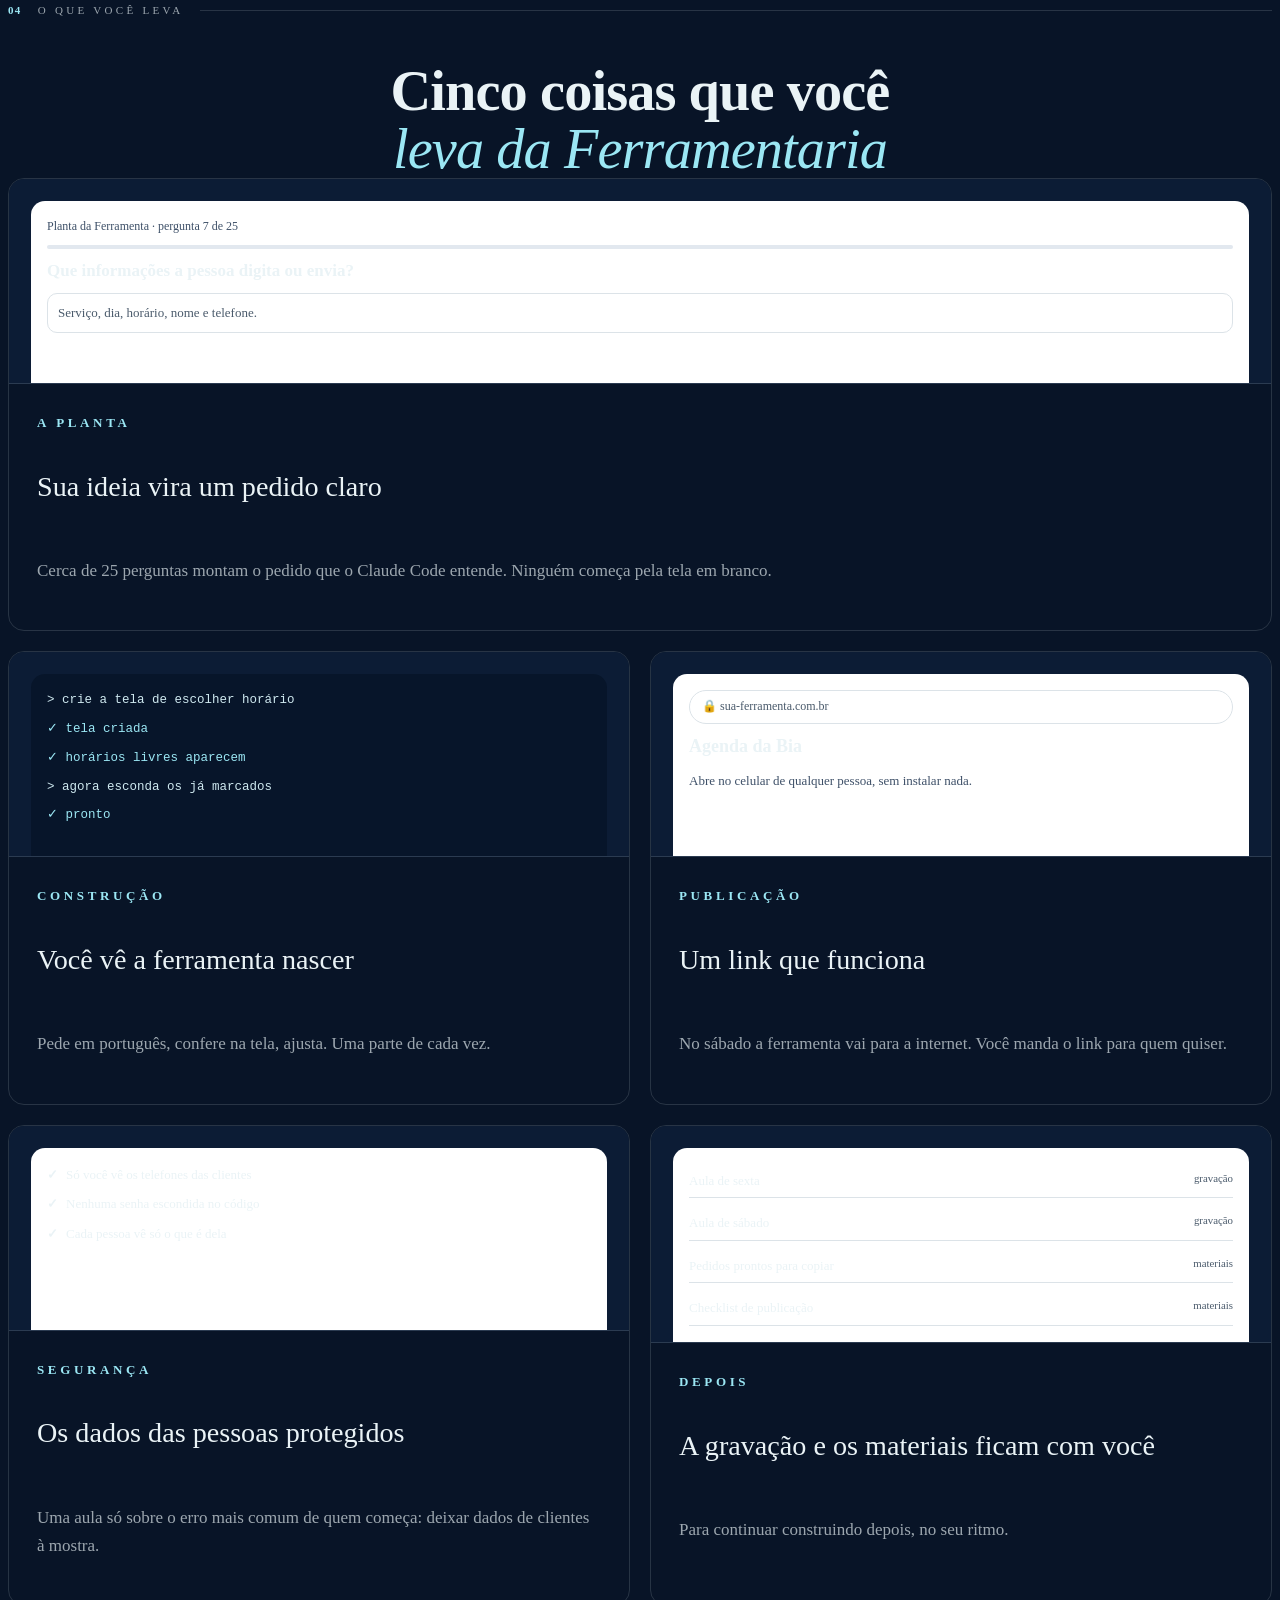
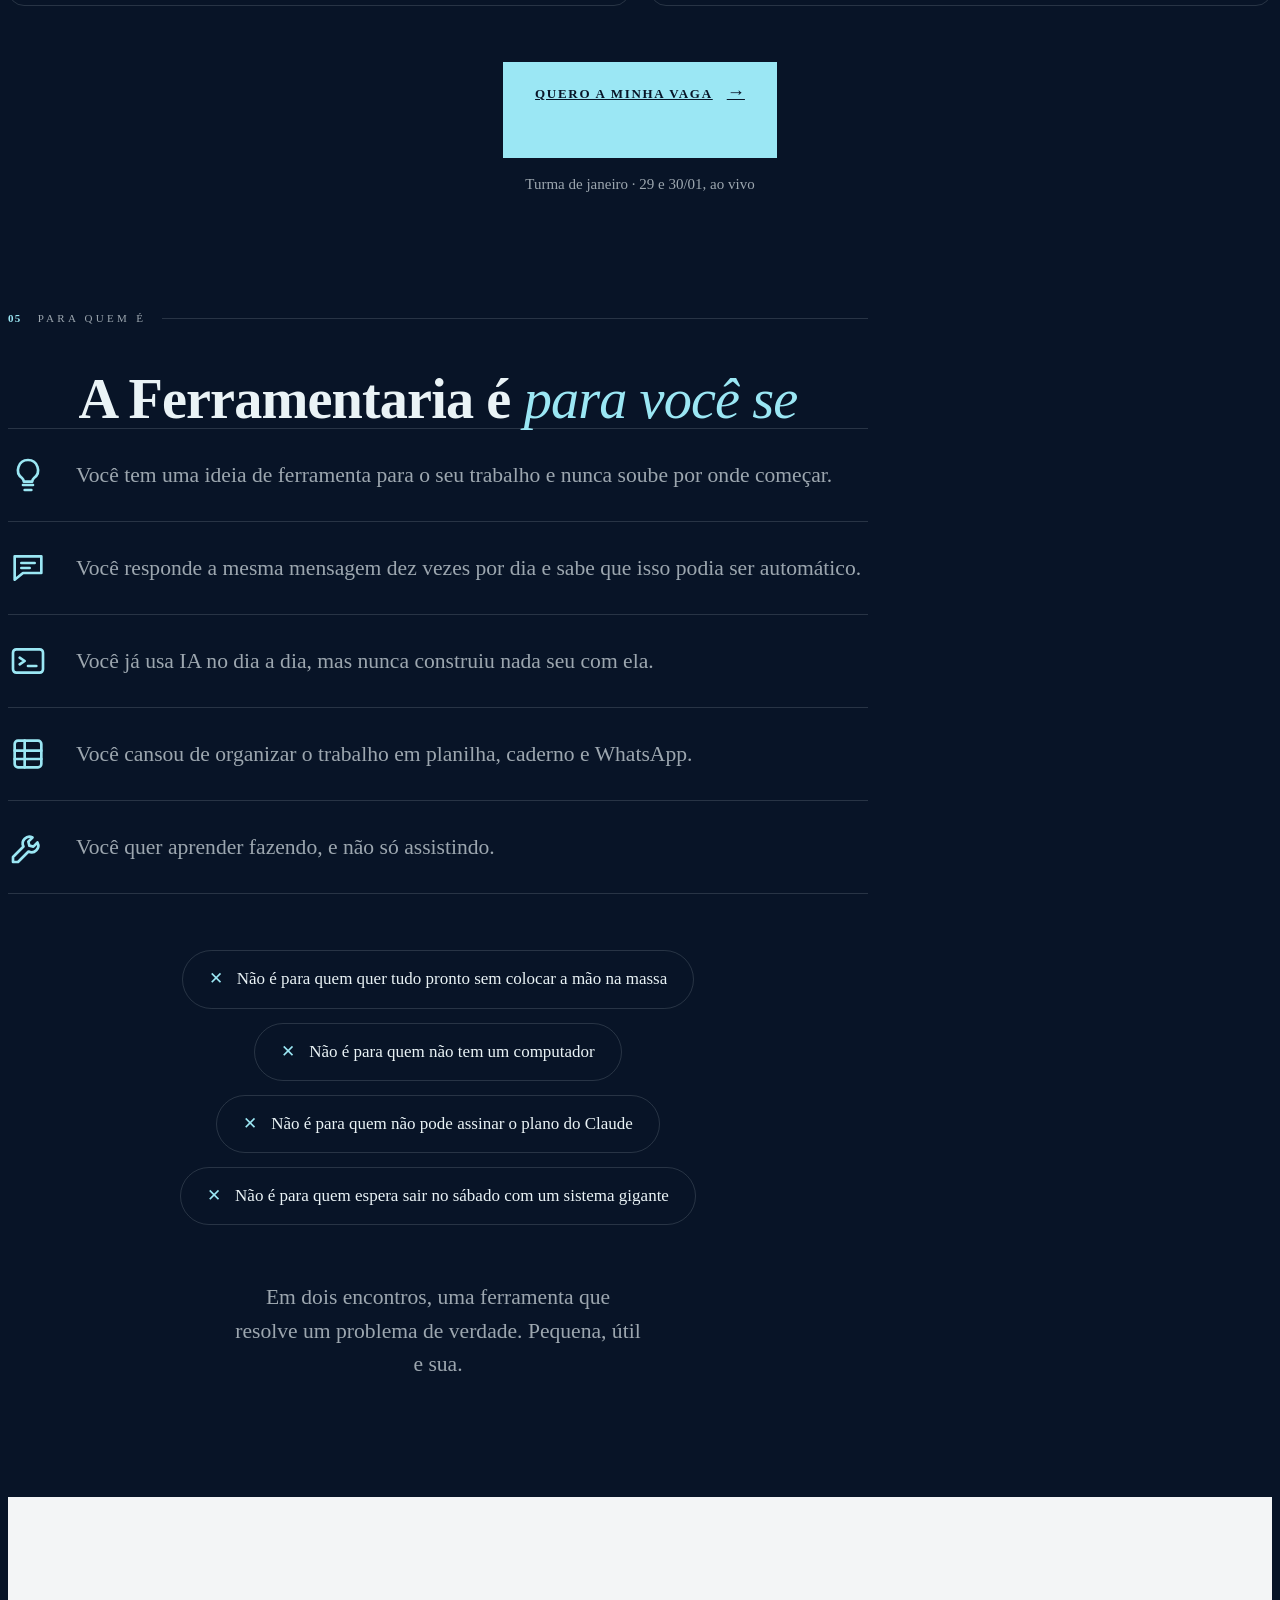
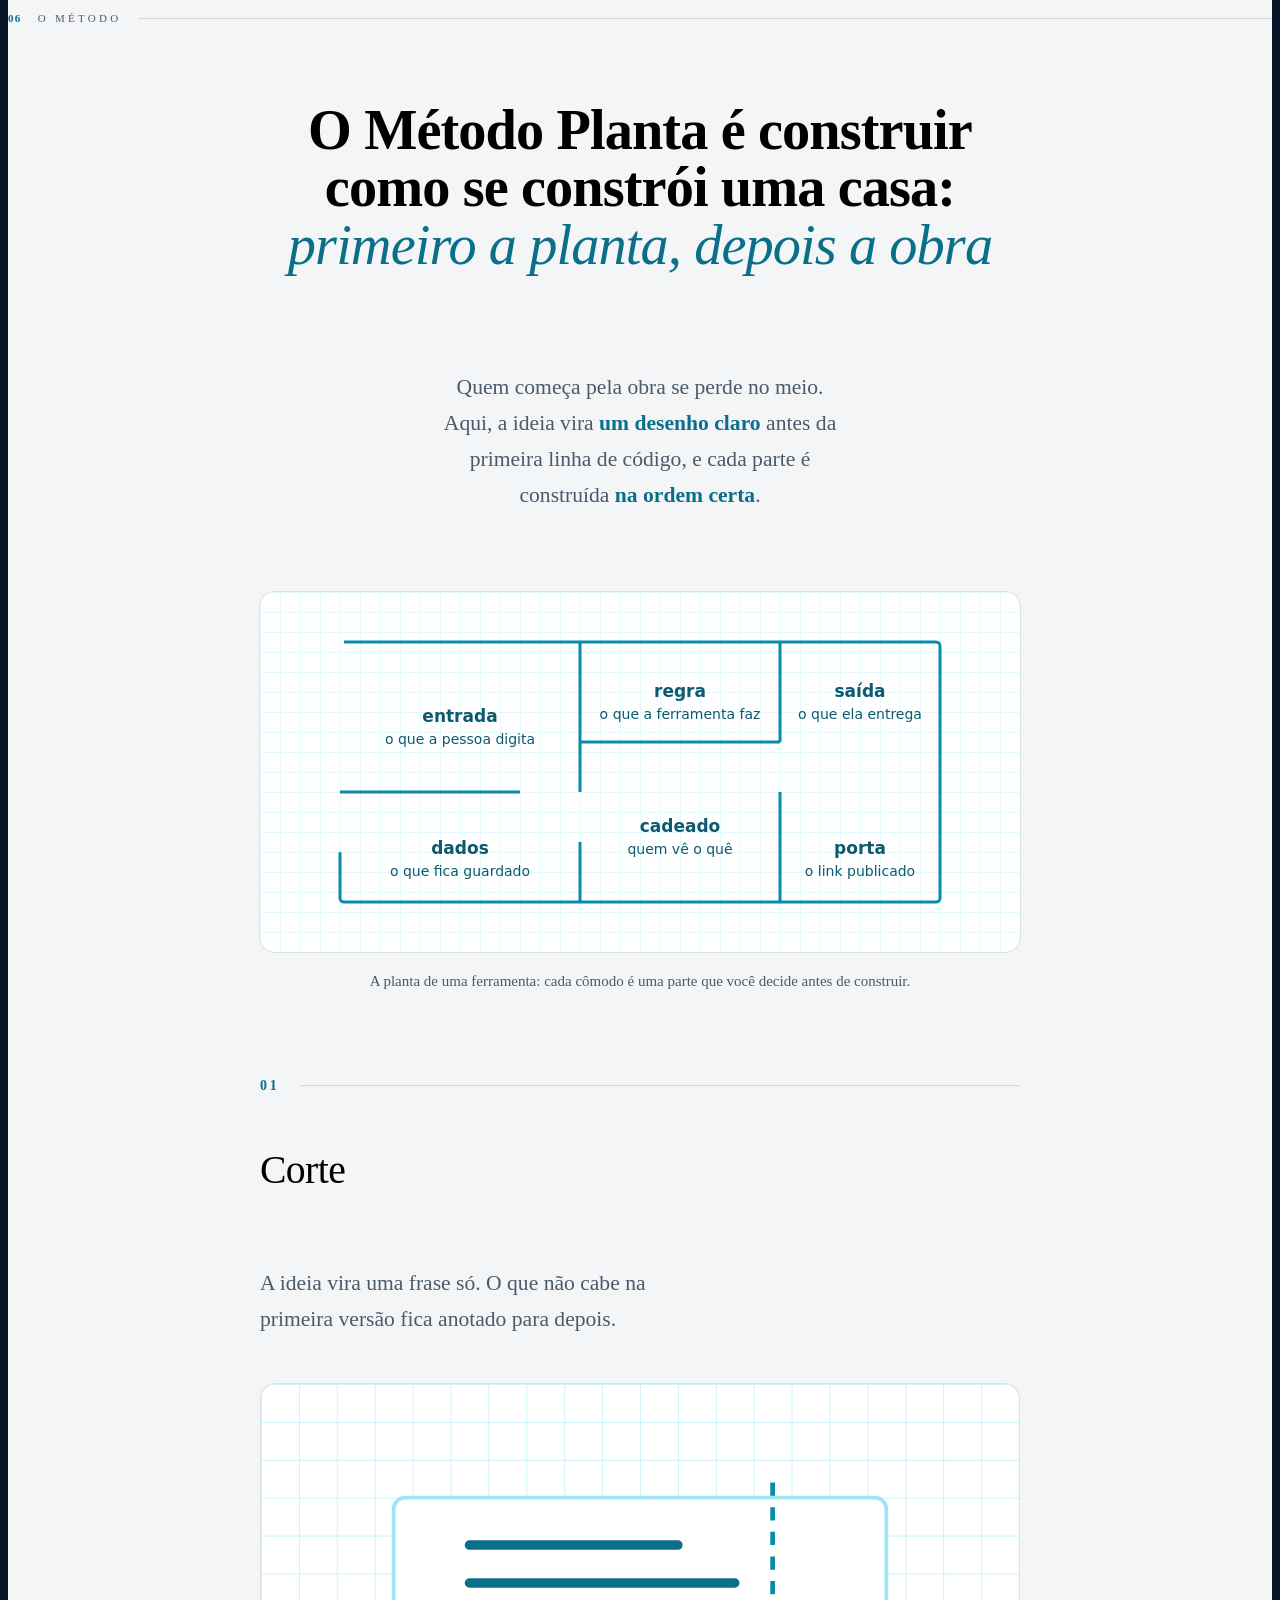
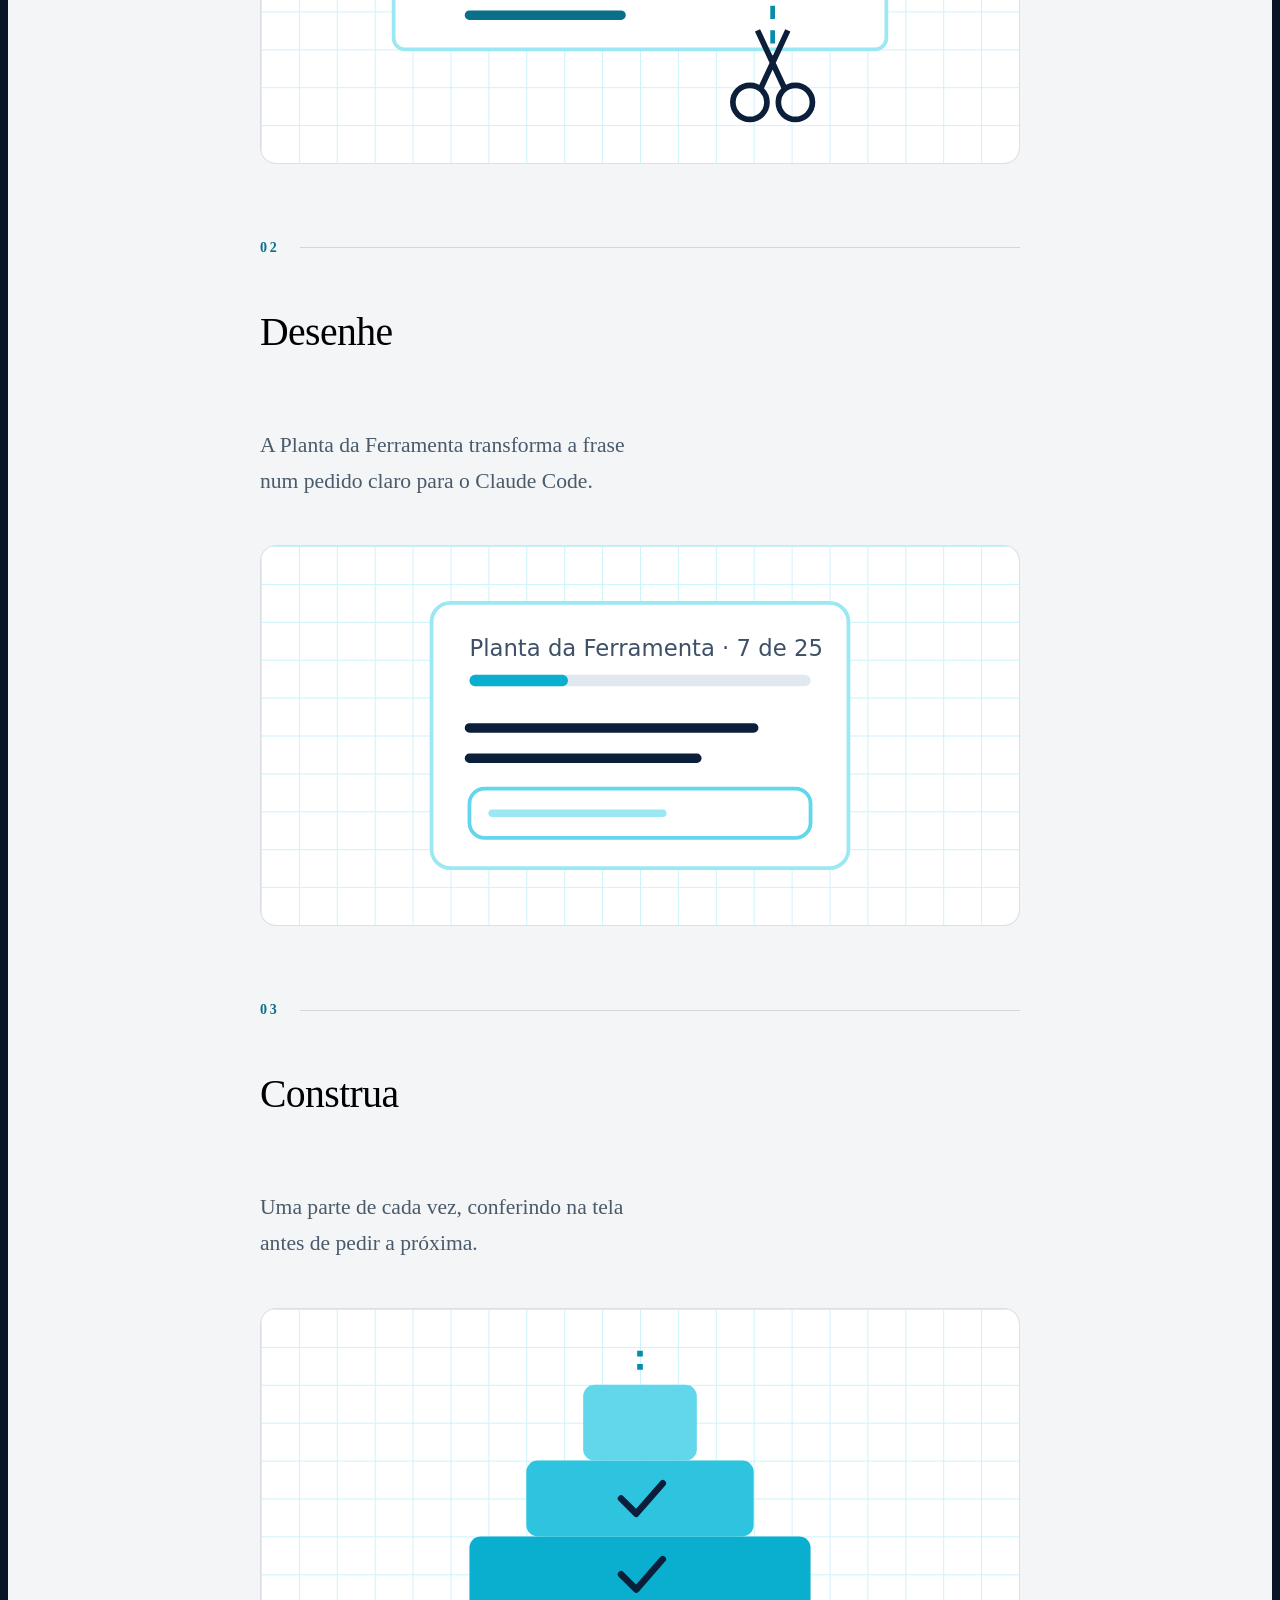
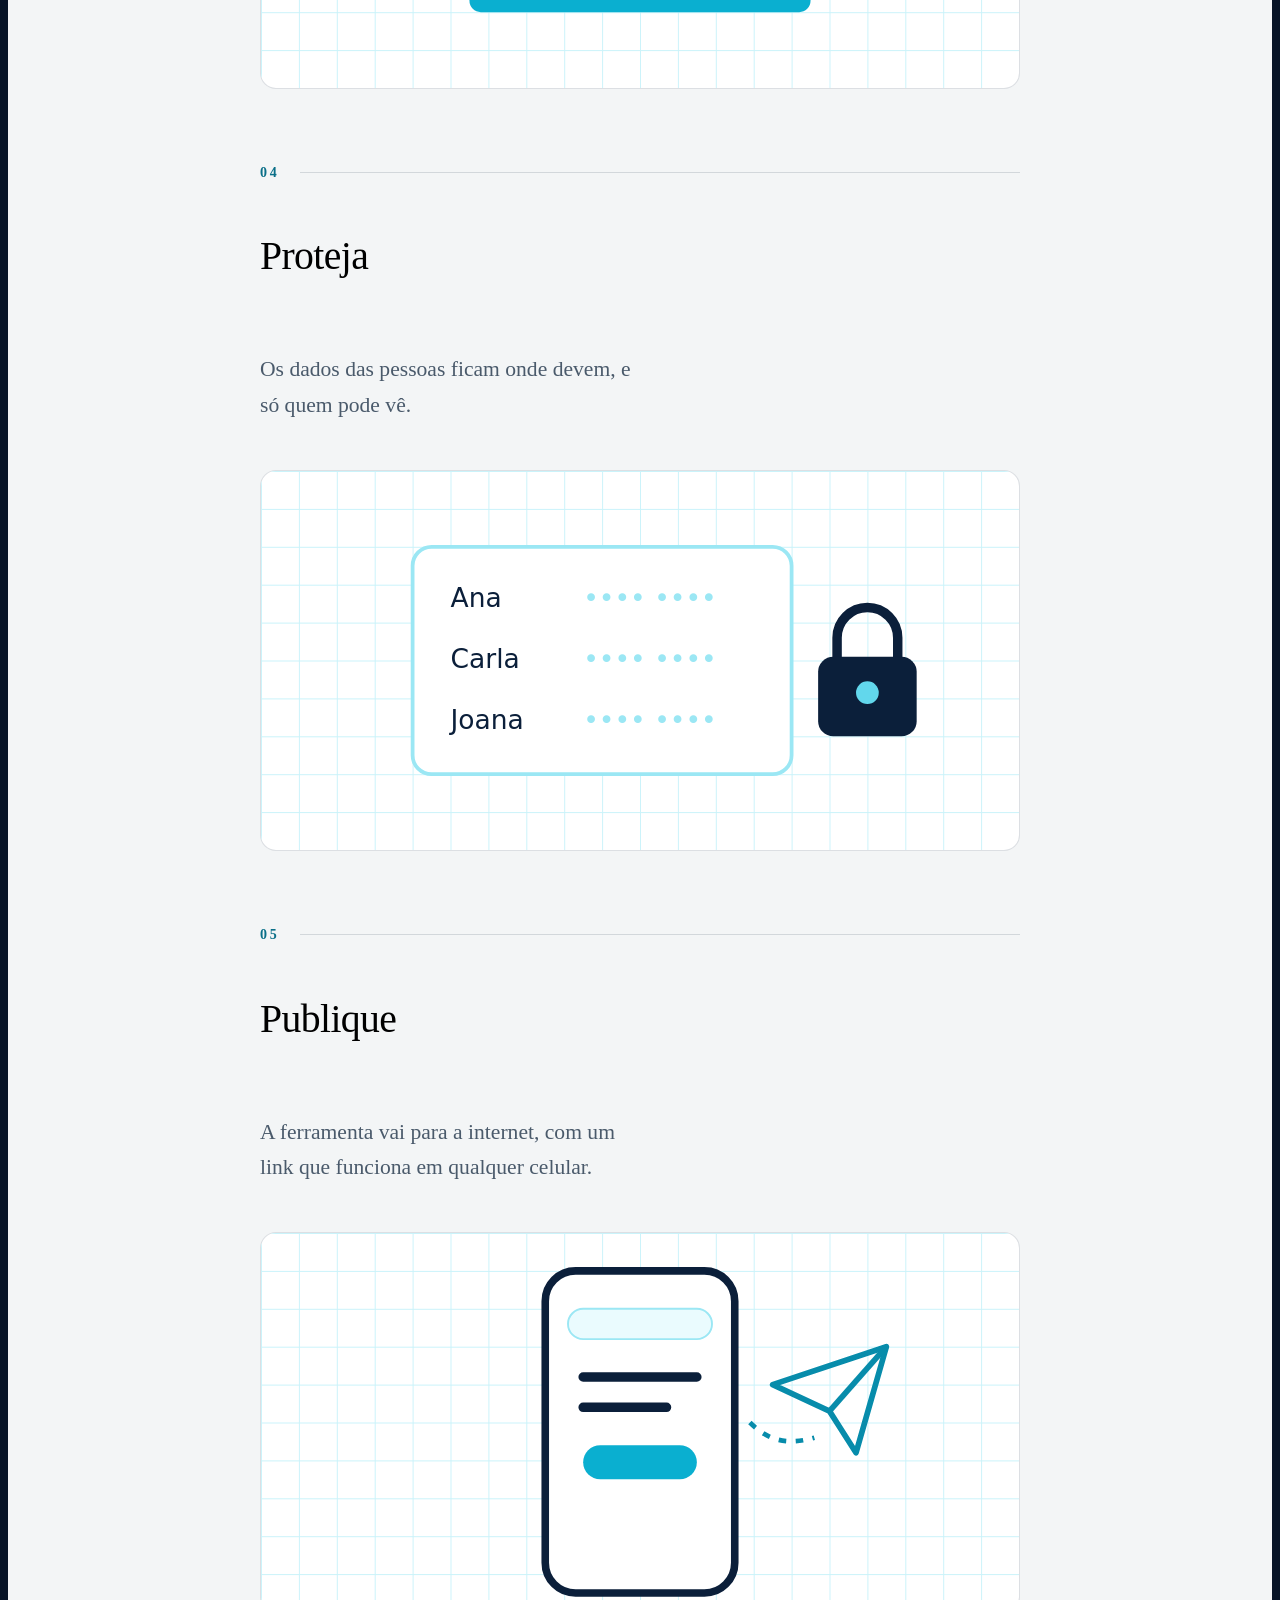
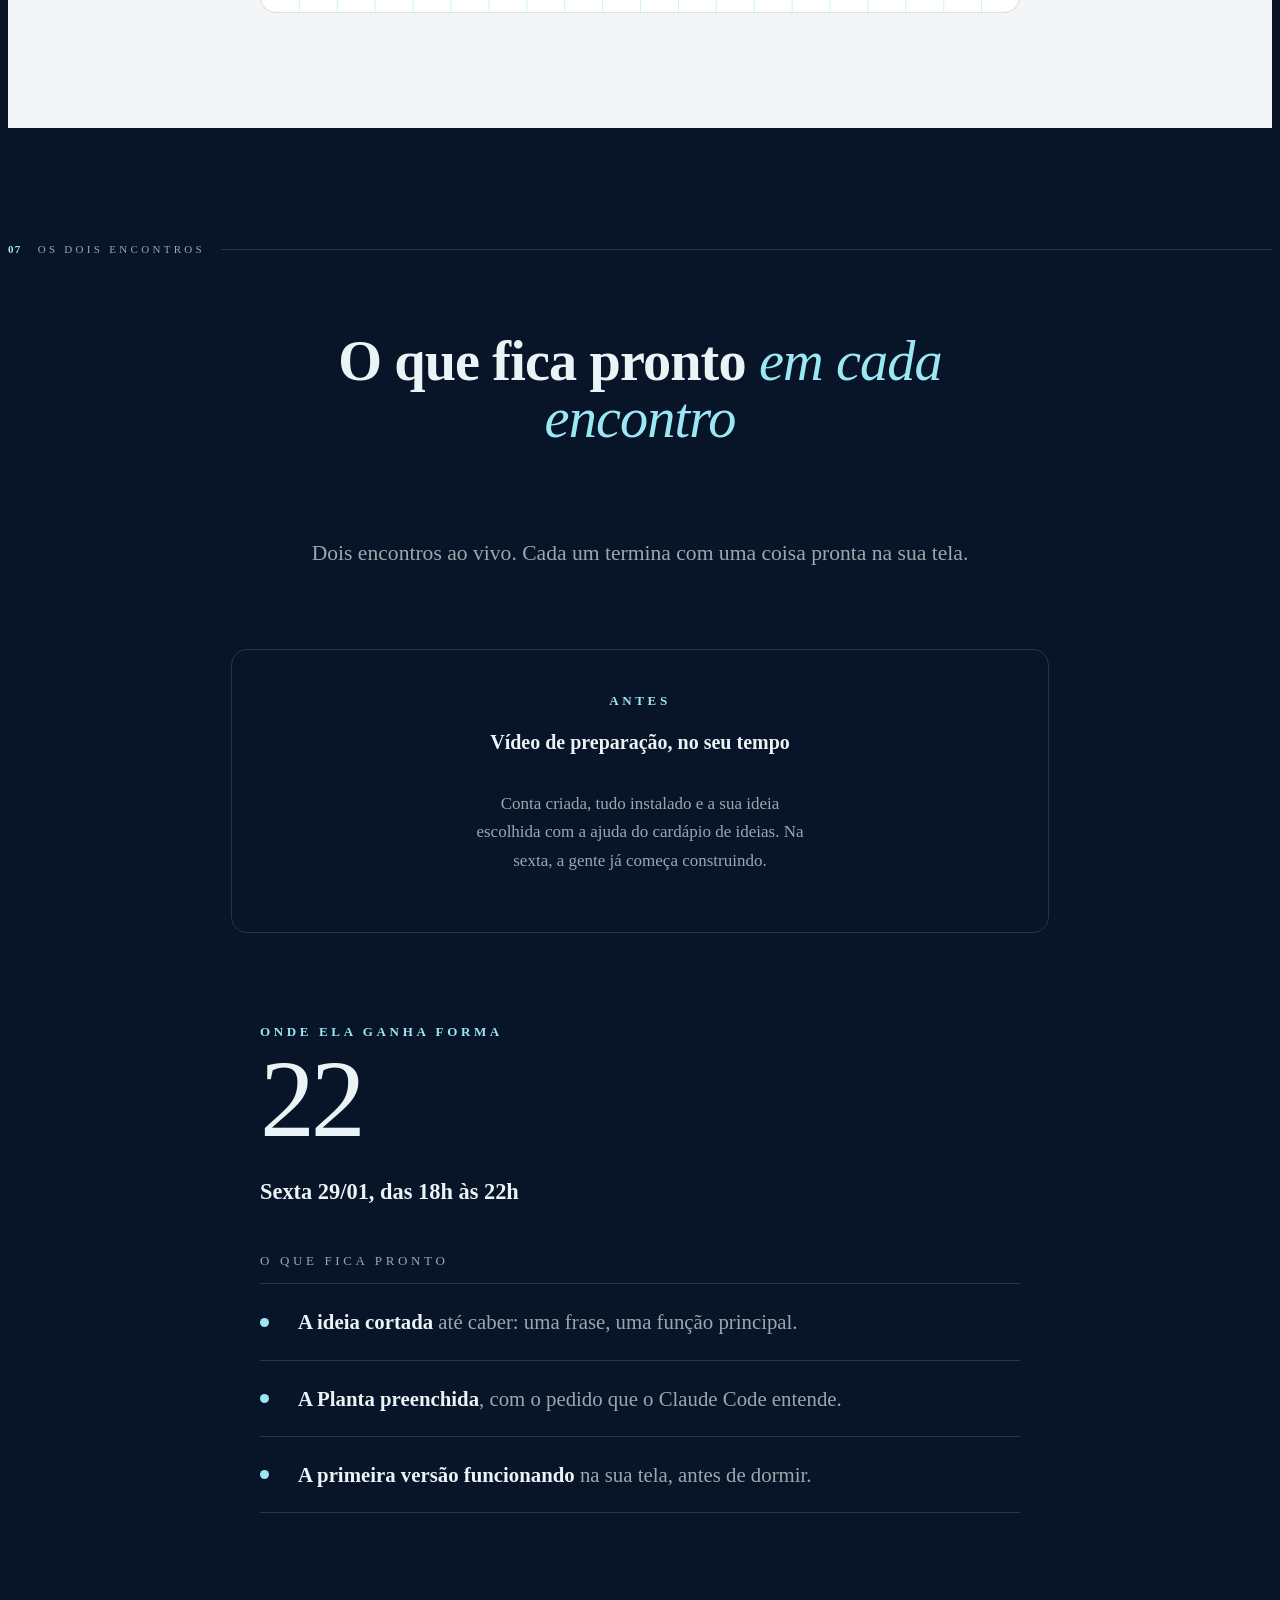
==== commit ff6c3b7e: "Tira o nome "Turma Fundadora" do site, da copy e da trilha Ela não quer o nome em lugar nenhum. A pr" ====
--- a/site/index.html
+++ b/site/index.html
@@ -348,7 +348,7 @@
       <h1 id="titulo">Você não precisa <span class="marca-texto">programar</span> para construir a sua <span class="marca-texto">ferramenta</span></h1>
       <p class="apoio">Em dois encontros, você constrói com o Claude Code a ferramenta que imaginou e coloca no ar. Eu fico do seu lado, na mesma tela.</p>
       <a class="botao botao--principal cta-largo" href="#ingresso">Quero a minha vaga · R$ 97</a>
-      <span class="nota-cta">Turma Fundadora: de 8 a 15/12, só quem está na lista pode comprar.</span>
+      <span class="nota-cta">De 8 a 15/12, só quem está na lista pode comprar.</span>
       <div class="foto-topo" role="img" aria-label="Espaço para a foto da Lorena">Foto da Lorena sorrindo, olhando para a câmera</div>
     </div>
   </section>
@@ -748,7 +748,7 @@
   <!-- ========== LISTA ========== -->
   <section class="faixa faixa--clara lista" id="lista">
     <div class="conteudo centro">
-      <div class="marcador" style="text-align:left"><b>13</b>Turma Fundadora</div>
+      <div class="marcador" style="text-align:left"><b>13</b>Lista de espera</div>
       <h2 style="max-width:18ch;margin-inline:auto">As primeiras vagas são de <span class="it">quem está na lista</span></h2>
       <p class="texto-2" style="margin-top:var(--e-4)">De 8 a 15 de dezembro, só quem está na lista pode comprar, com um presente para a primeira turma.</p>
       <form id="form-lista" novalidate>
@@ -807,7 +807,7 @@
 </footer>
 
 <nav class="barra-fixa some" aria-label="Garantir a vaga">
-  <div><span><b>Turma Fundadora</b><br>29 e 30 de janeiro</span><a class="botao" href="#ingresso">Quero a minha vaga</a></div>
+  <div><span><b>Ferramentaria</b><br>29 e 30 de janeiro</span><a class="botao" href="#ingresso">Quero a minha vaga</a></div>
 </nav>
 
 <script>
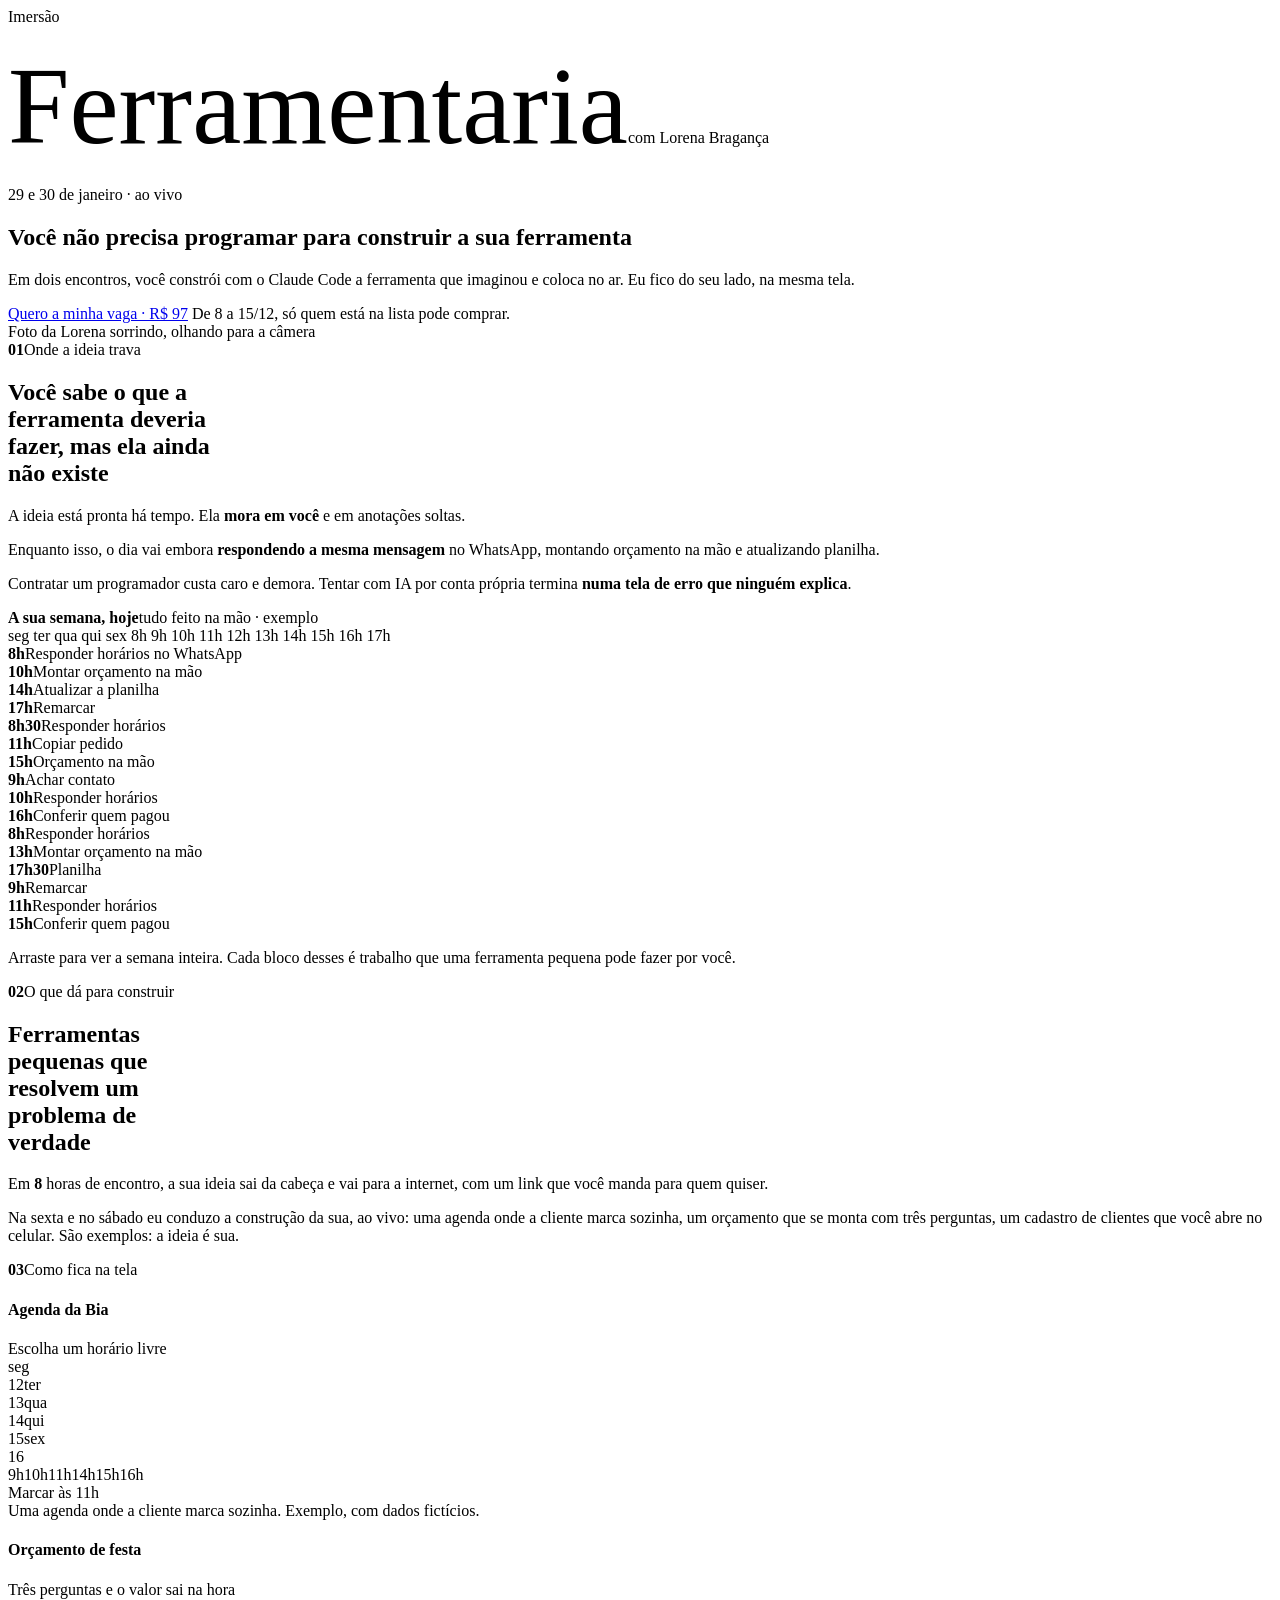
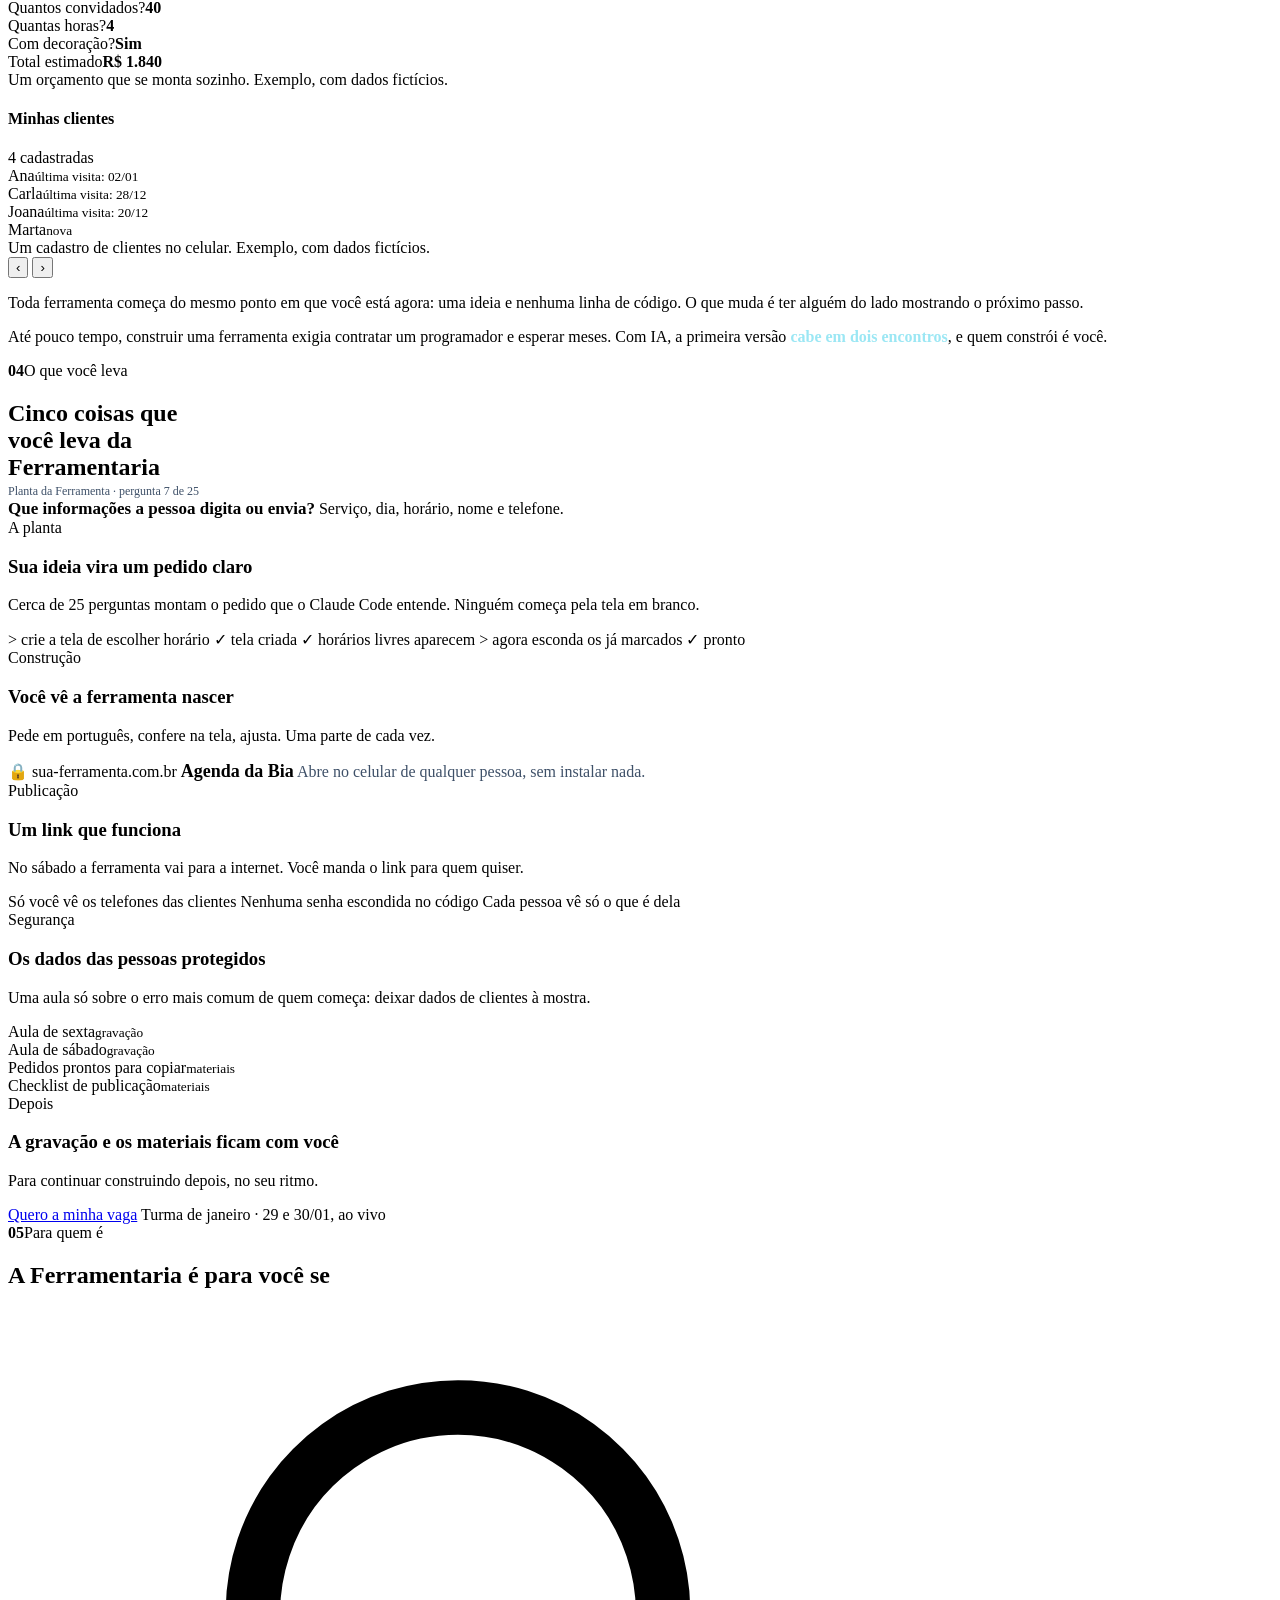
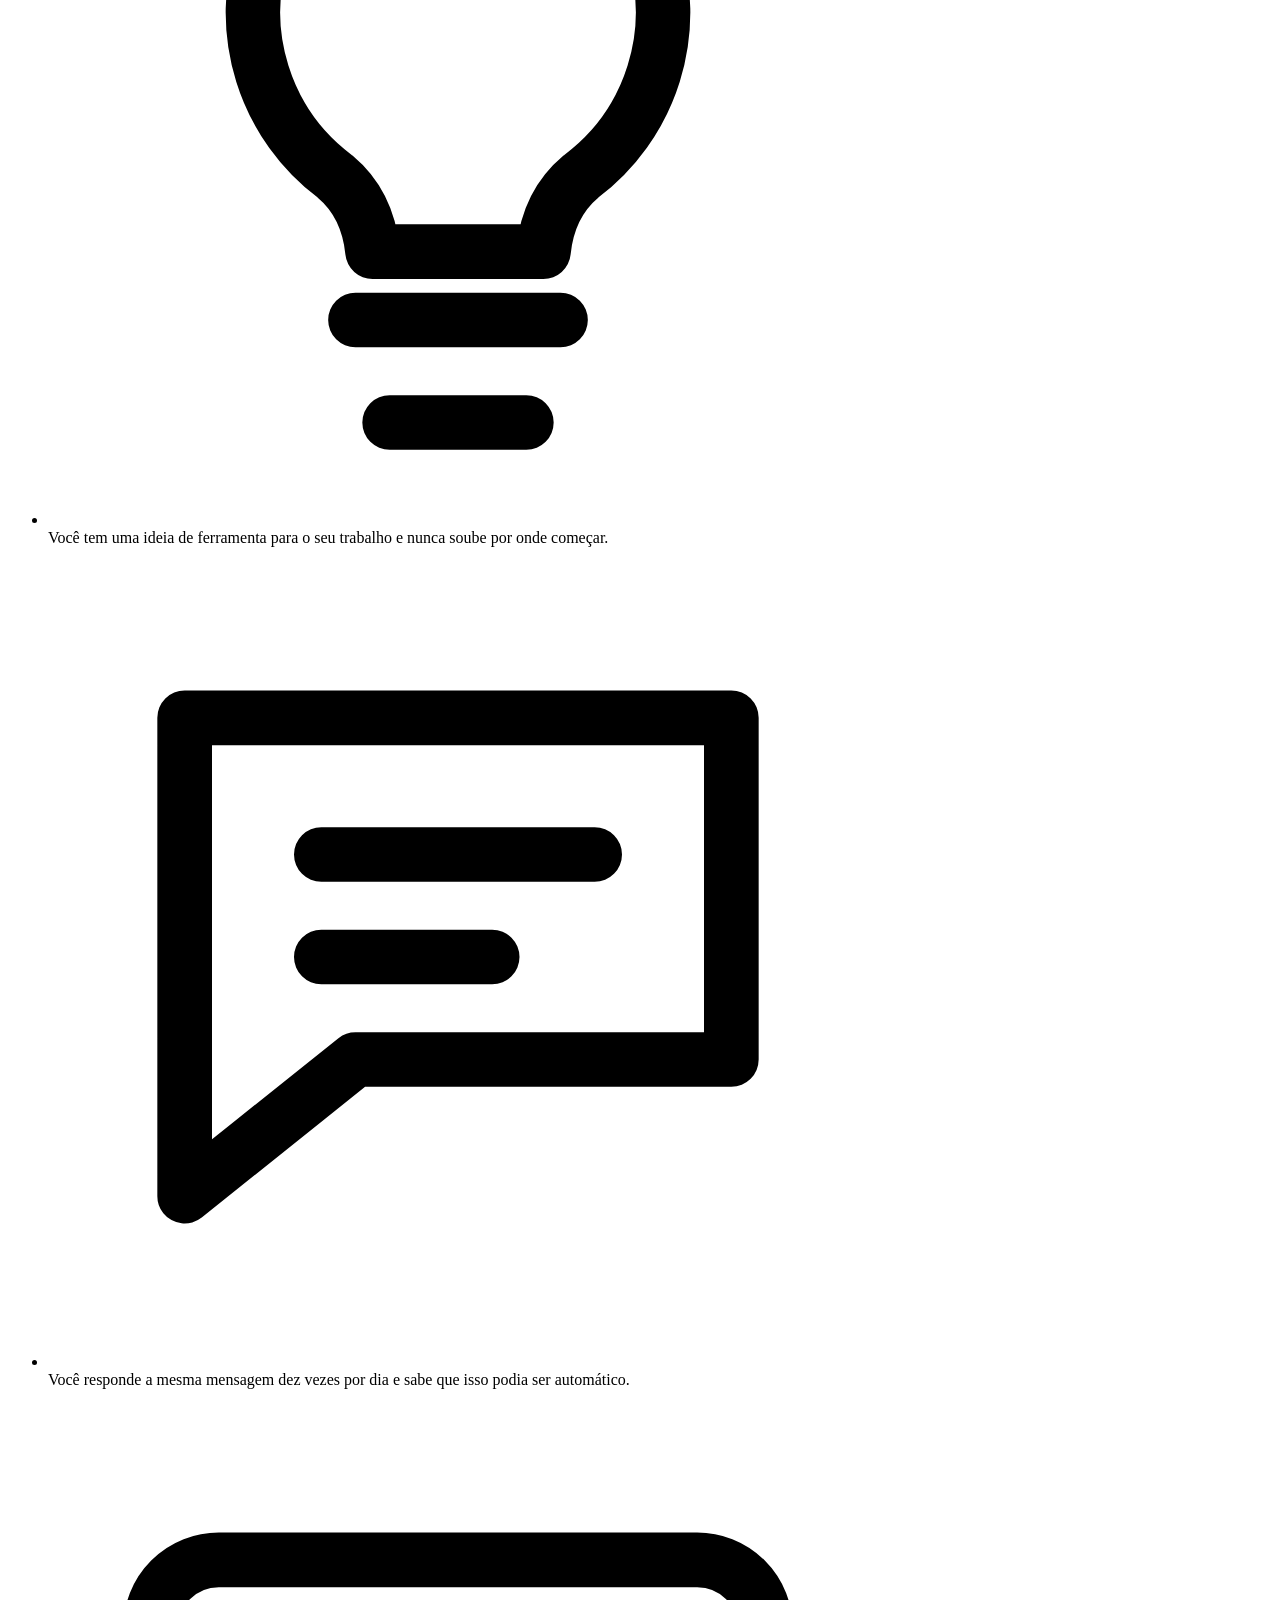
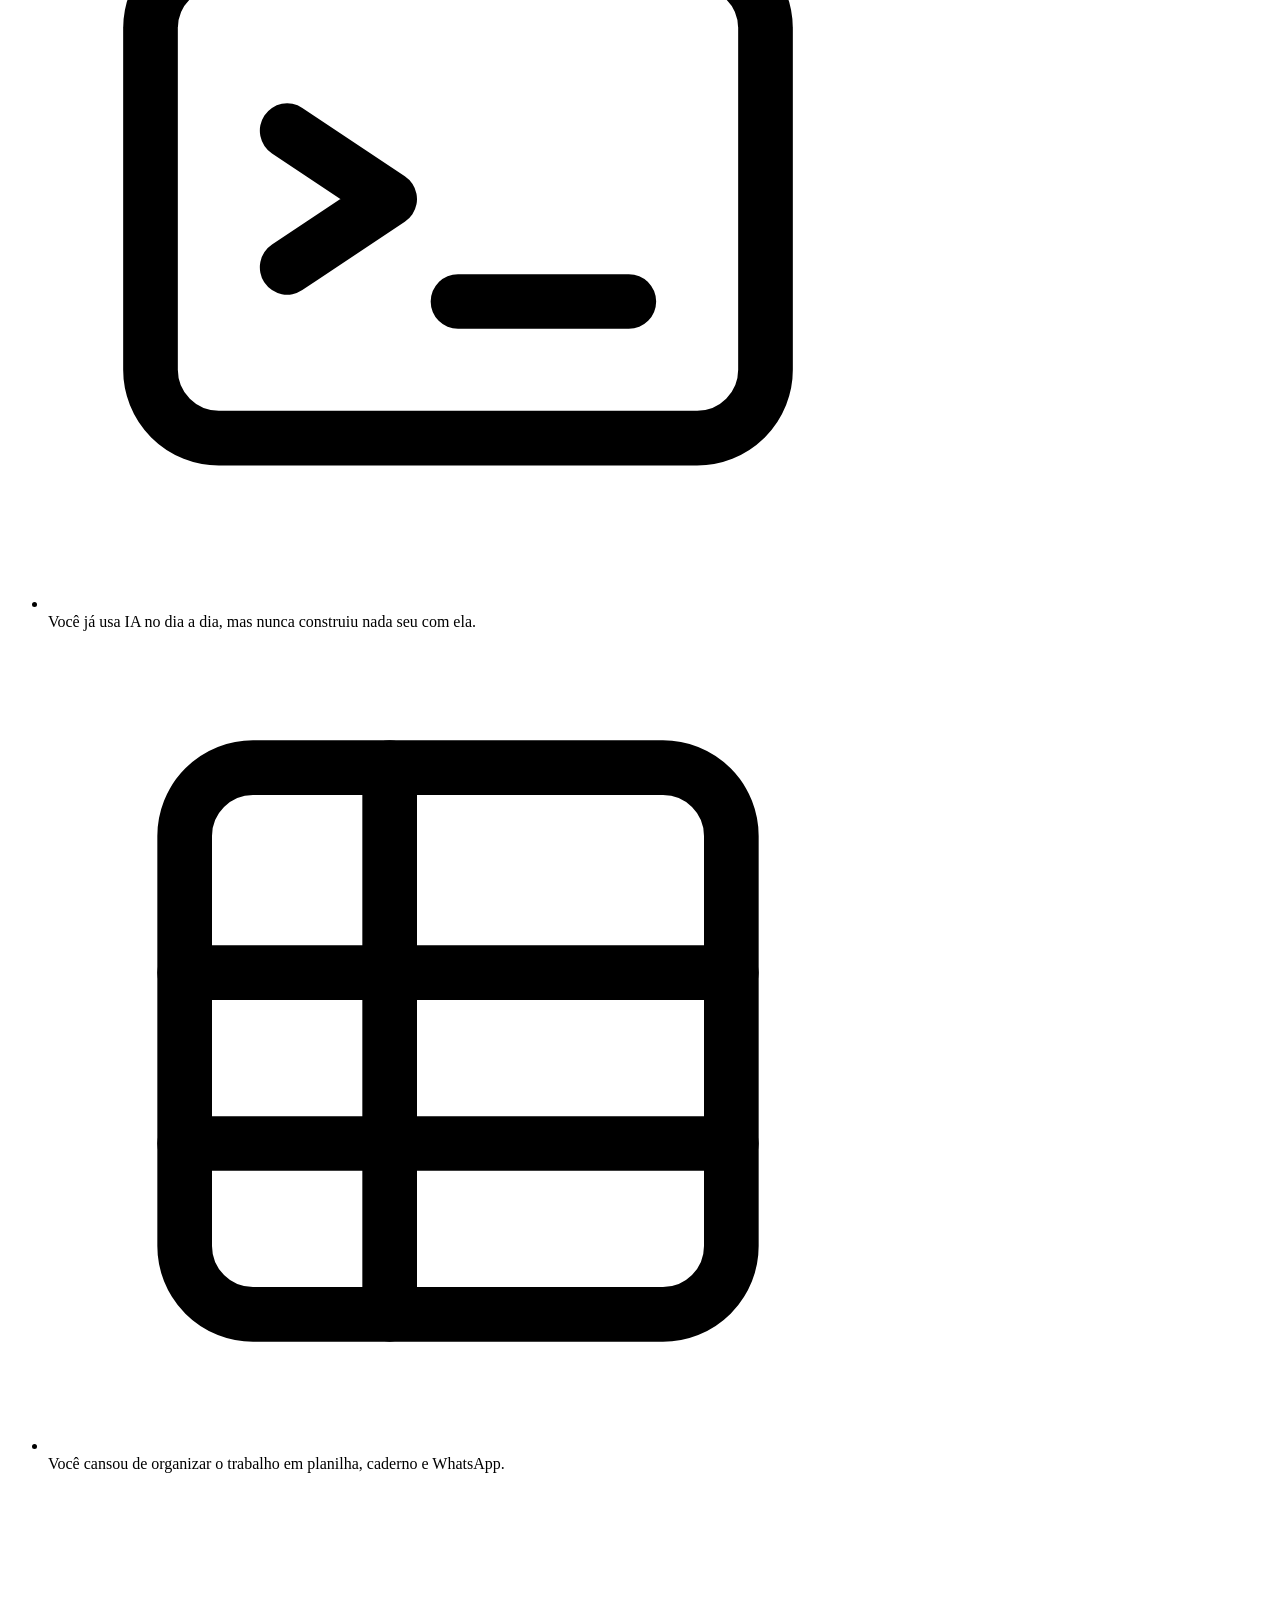
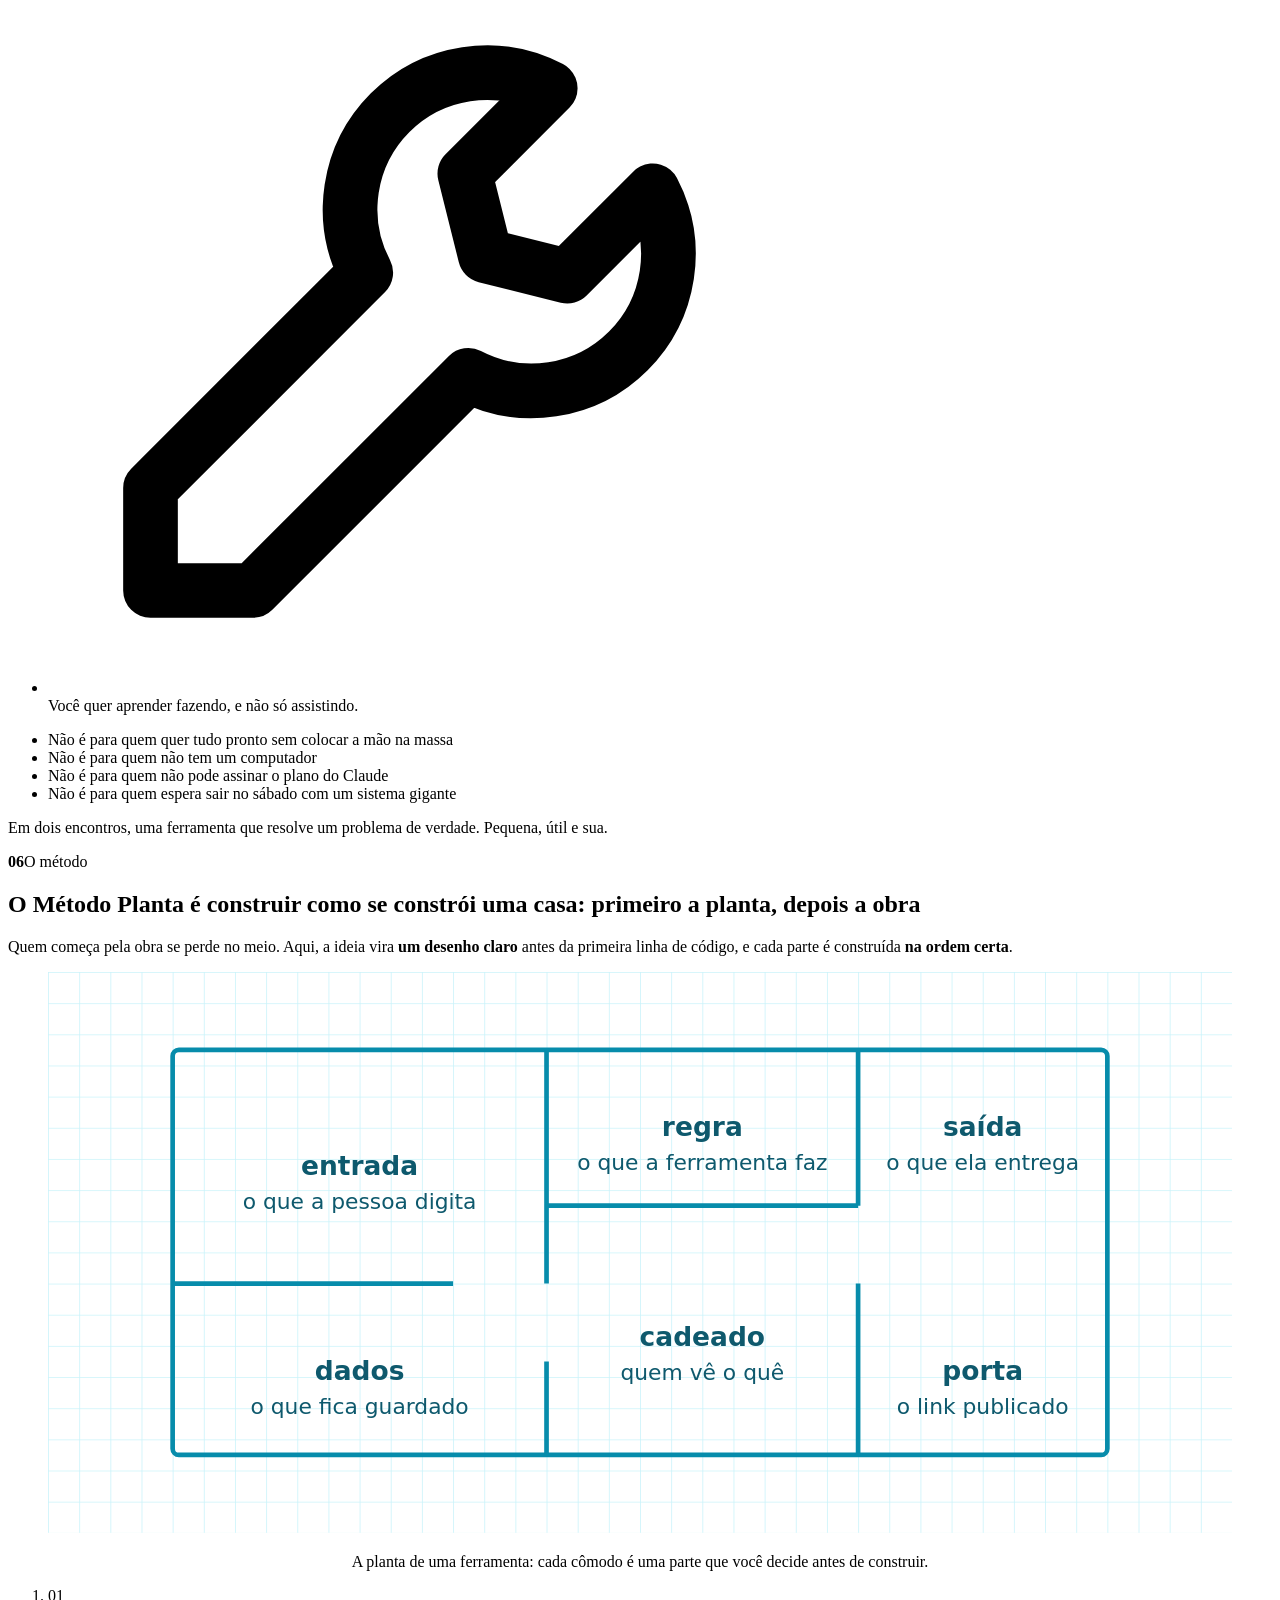
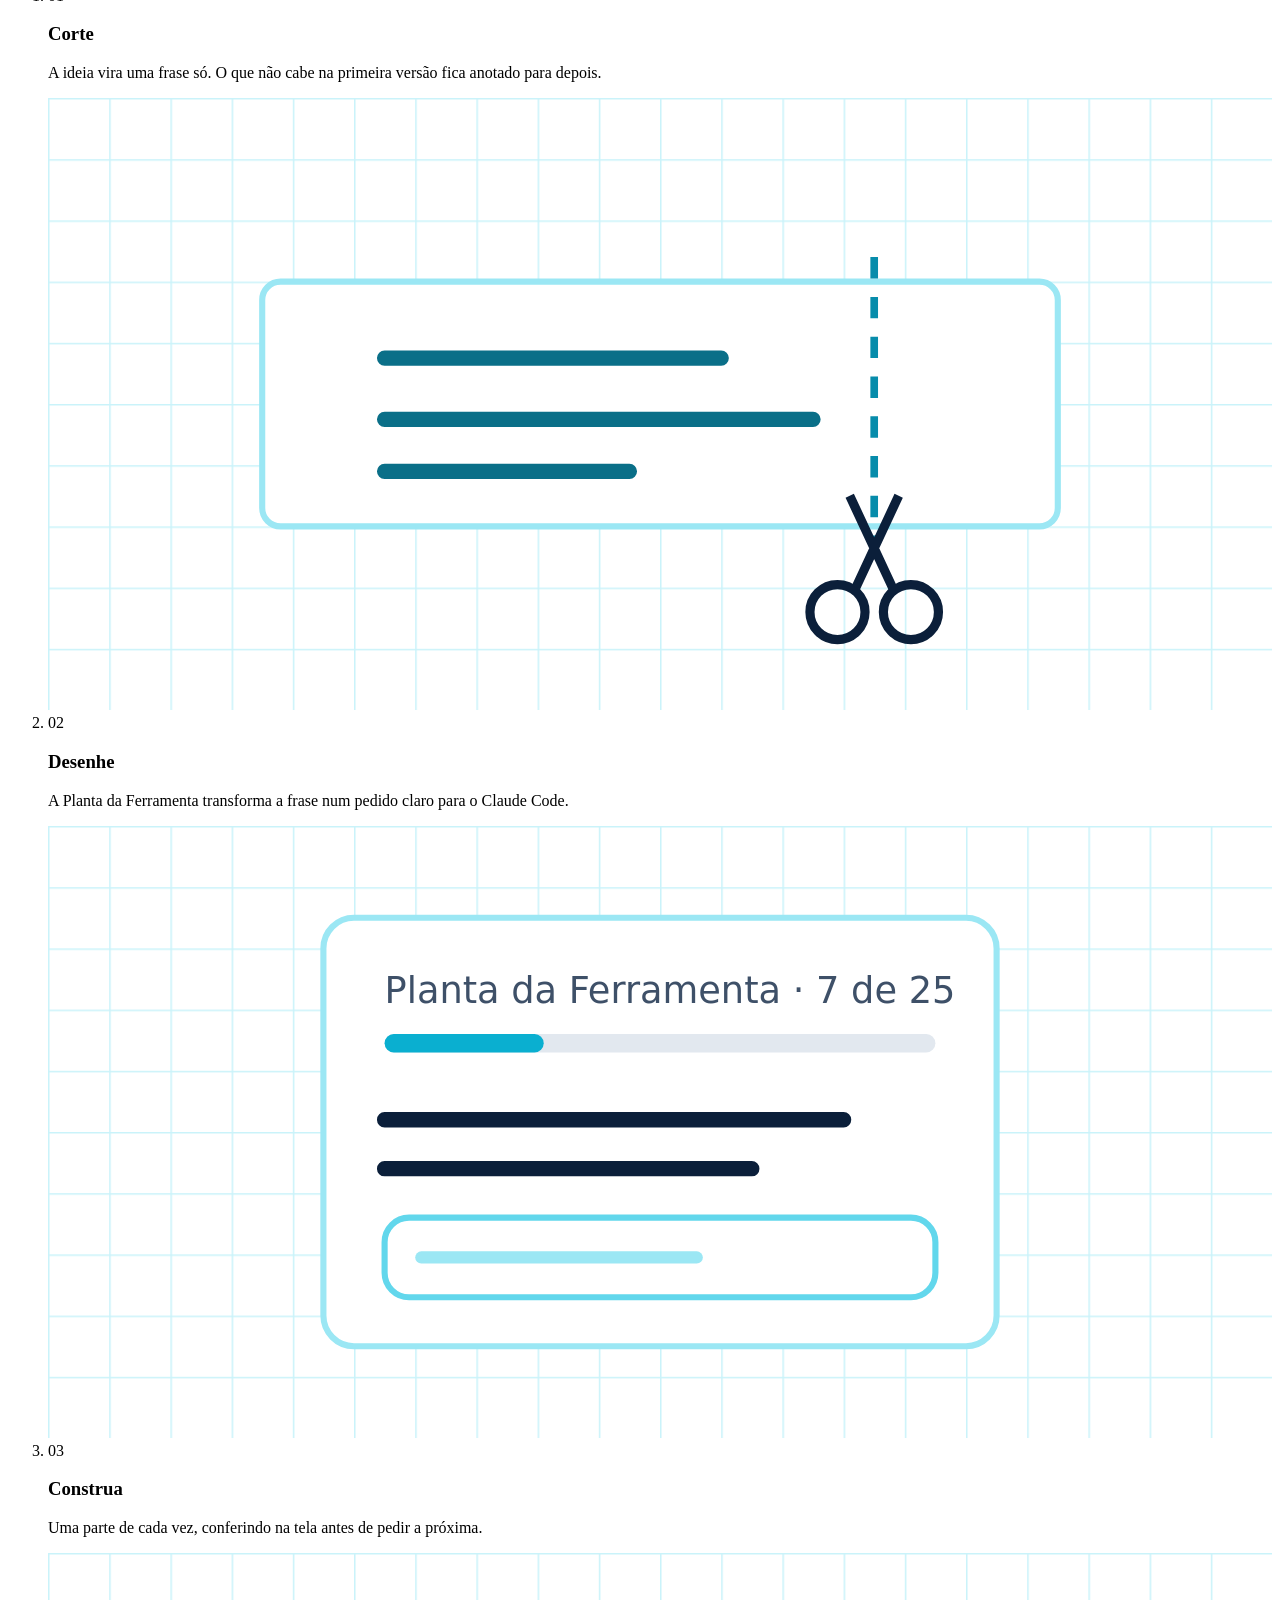
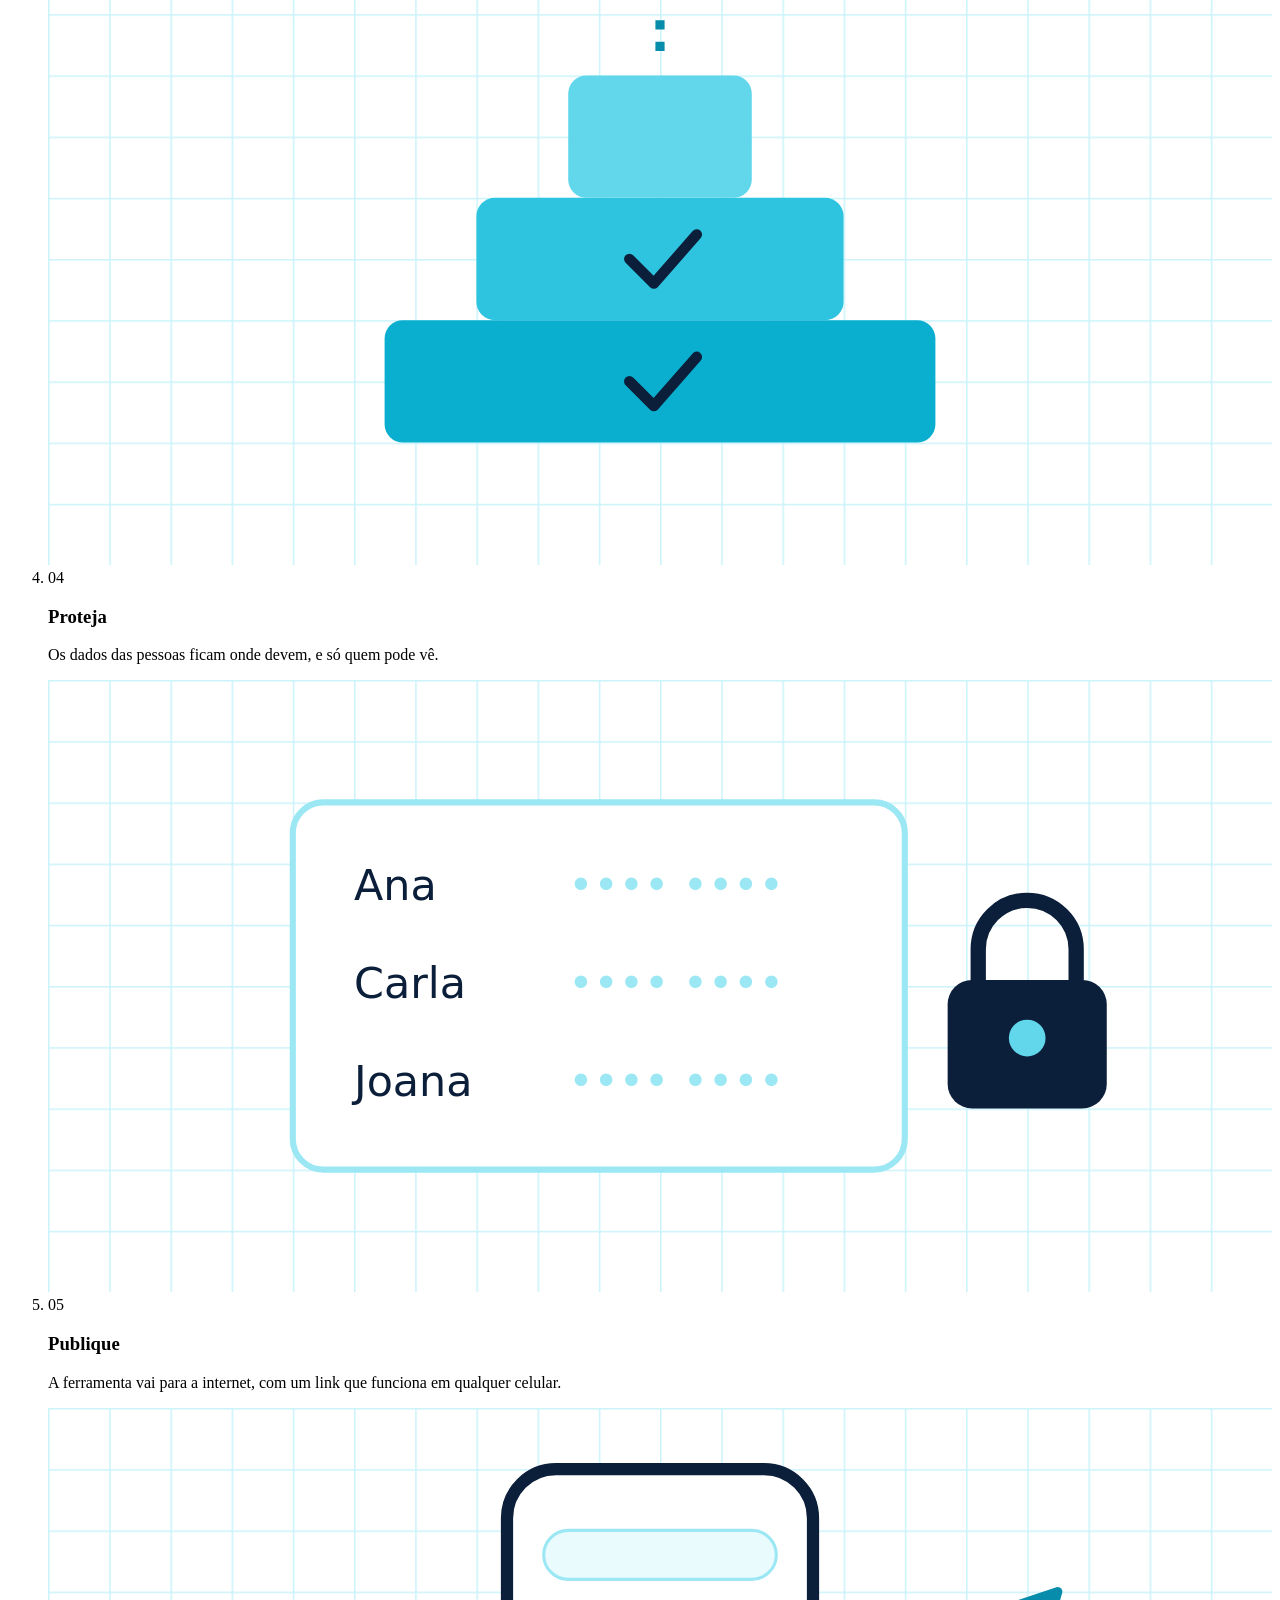
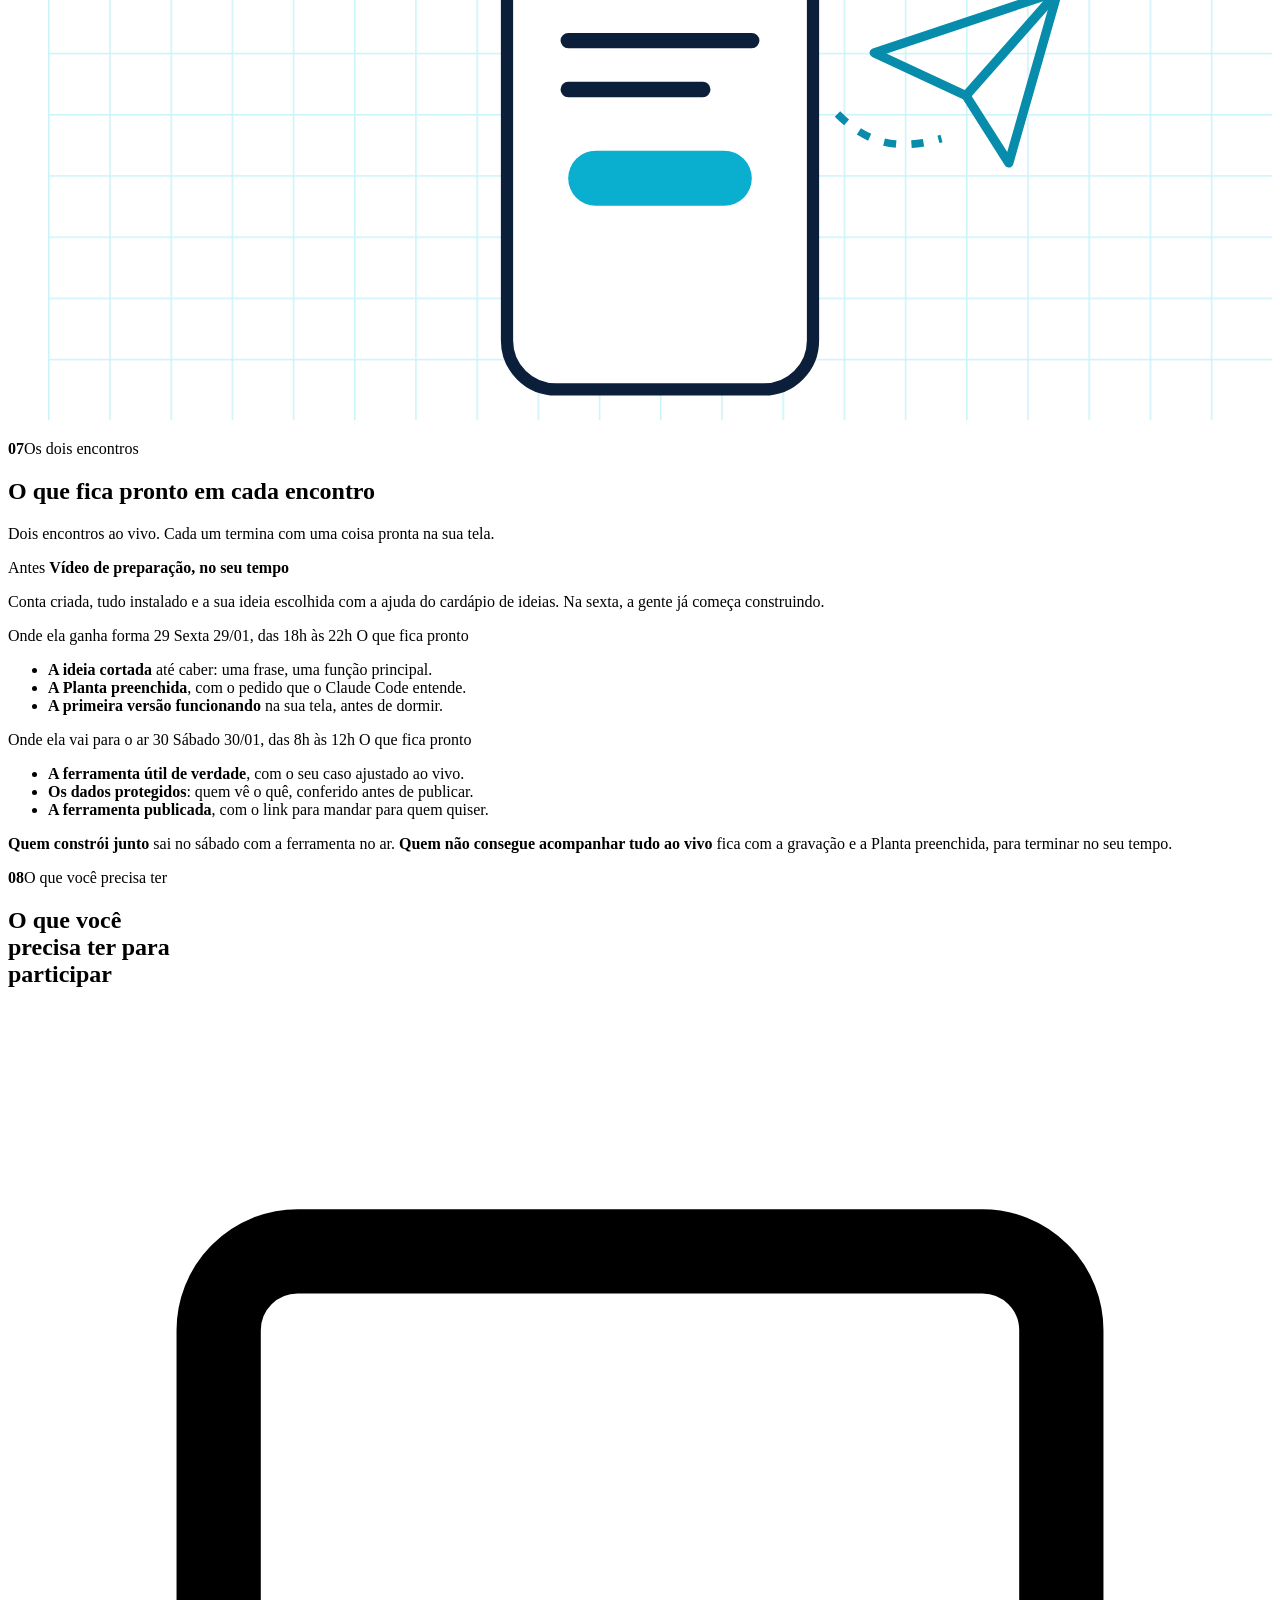
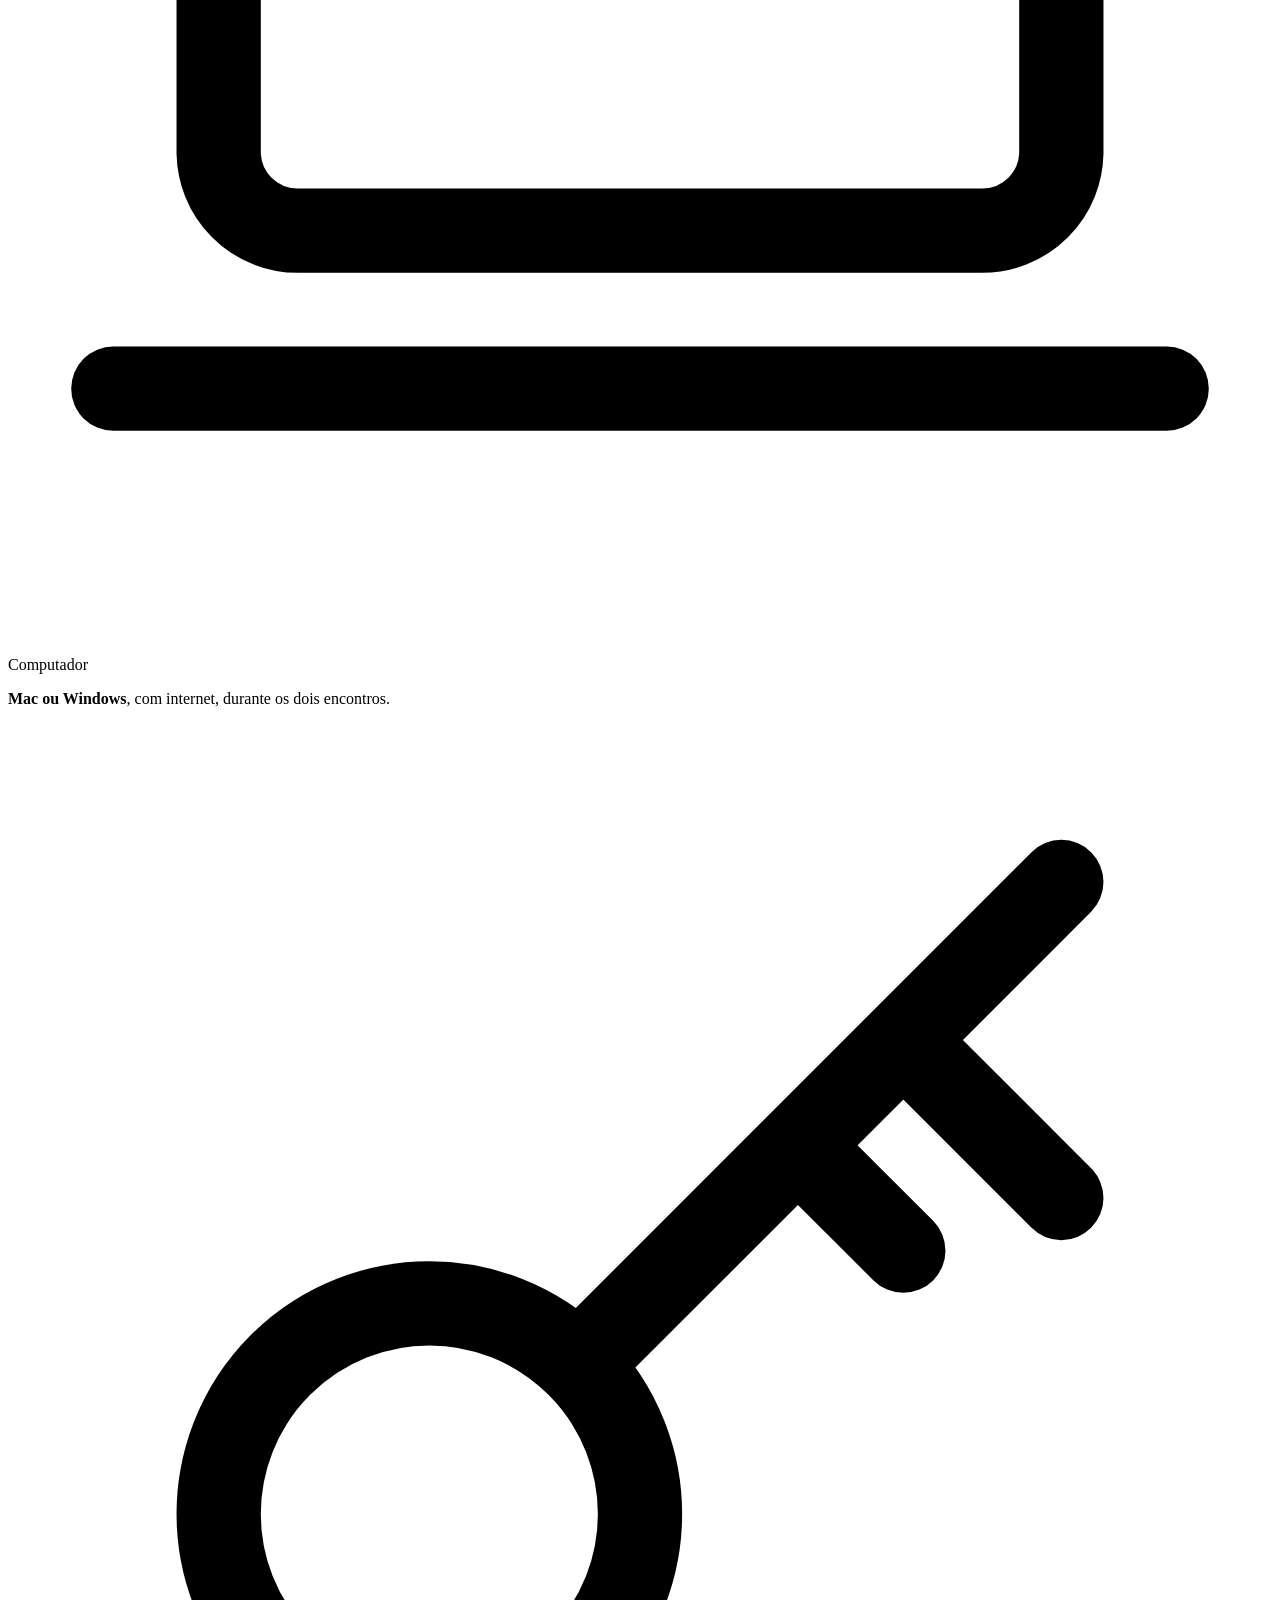
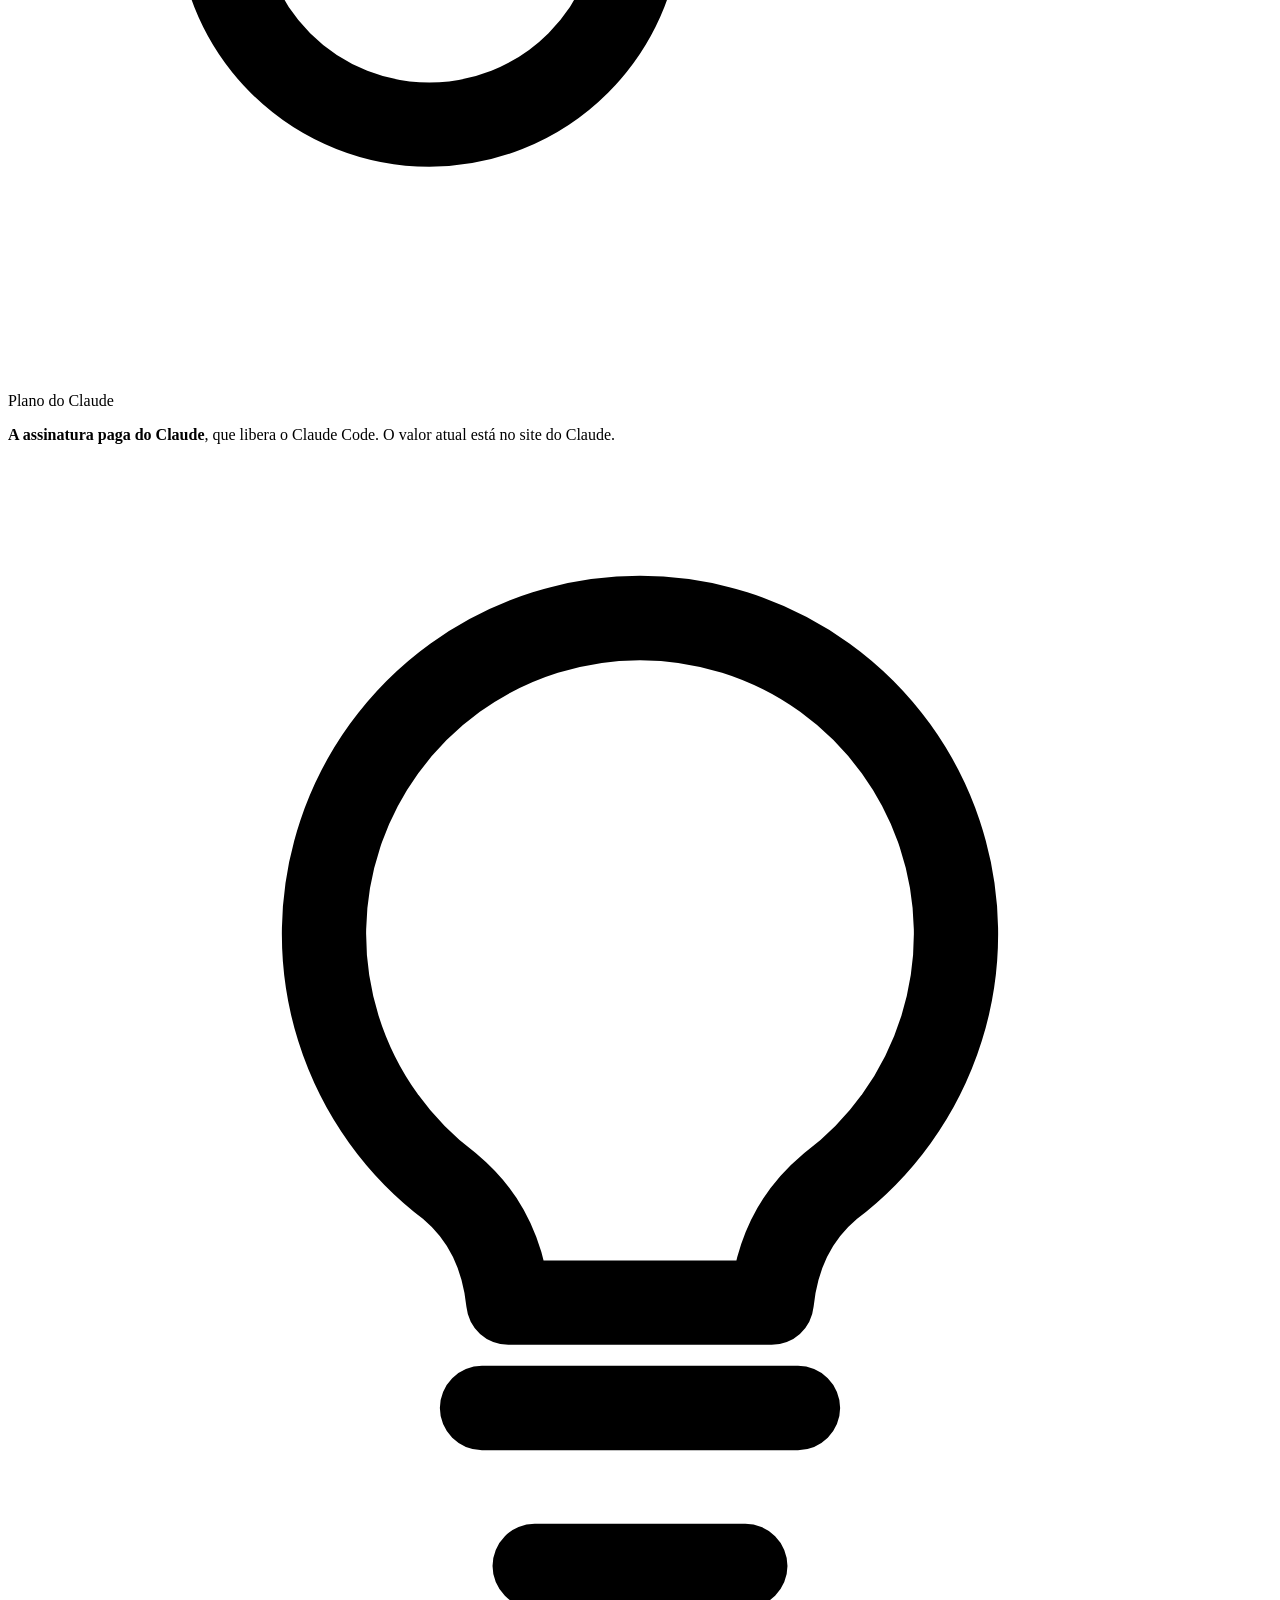
==== commit 515c3af9: "Página da imersão de introdução à IA, com três cores para escolher Mesmas letras e mesmo desenho da " ====
--- a/site/index.html
+++ b/site/index.html
@@ -15,18 +15,10 @@
 <link rel="stylesheet" href="https://fonts.googleapis.com/css2?family=Dancing+Script:wght@600&family=Hanken+Grotesk:wght@400;500;700&family=Instrument+Serif:ital@0;1&display=swap">
 <link rel="stylesheet" href="/estilos/tokens.css">
 <link rel="stylesheet" href="/estilos/componentes.css">
+<link rel="stylesheet" href="/estilos/imersao.css">
 <style>
-/*
-  Versão 5 (27/09): o visual da referência dela, de perto. Ela pediu
-  "clean, criativo, igual à referência" depois de achar a v4 carregada.
-  O que isso quer dizer aqui:
-  - fundo quase preto (o marinho) e um claro neutro, e só UMA cor de
-    destaque (piscina-300 no escuro, piscina-700 no claro);
-  - títulos grandes em Instrument Serif 400, com itálico na cor de destaque;
-  - textos em Instrument Sans, rótulos em maiúsculas bem espaçadas;
-  - nada de degradê colorido, caixa com fundo ou ícone em caixa: só fios
-    finos (1px) e cantos grandes.
-*/
+/* As cores da Ferramentaria: marinho e piscina. O resto do estilo está em
+   /estilos/imersao.css, dividido com a página de introdução à IA. */
 :root{
   --escuro:#081427;            /* marinho quase preto, como o papel escuro da referência */
   --escuro-2:#0C1C35;
@@ -38,302 +30,11 @@
   --acento-claro:#0A6F88;                  /* piscina-700 no claro: 5,6 */
   --suave-claro:#4A5A6B;
   --fio-claro:rgba(11,31,58,.14);
+  --brilho-rgb:98,215,236;                 /* piscina-300, o brilho suave dos fundos */
+  --acento-rgb:155,231,244;
+  --rodape:#081729;
+  --rodape-rgb:8,23,41;
 }
-body{padding-bottom:96px;background:var(--escuro);font-family:var(--letra-texto);line-height:1.66;-webkit-font-smoothing:antialiased}
-p{max-width:none}
-.centro{text-align:center;margin-inline:auto}
-.centro p{margin-inline:auto}
-
-/* ---------- faixas ---------- */
-.faixa{padding-block:clamp(74px,9vw,138px)}
-.faixa--escura,.faixa--funda{background:var(--escuro);color:var(--tinta-clara);--texto-2:var(--suave-escuro);--linha:var(--fio-escuro)}
-.faixa--funda{background:radial-gradient(90% 60% at 50% 0%,rgba(98,215,236,.10),transparent 70%),var(--escuro)}
-.faixa--clara,.faixa--piscina,.faixa:not([class*="faixa--"]){background:var(--claro);color:var(--marinho);--texto-2:var(--suave-claro);--linha:var(--fio-claro)}
-h2{font-size:clamp(30px,4.4vw,62px);line-height:1.02;letter-spacing:-0.016em}
-h3{font-family:var(--letra-chamada);font-weight:400}
-.it{font-family:var(--letra-destaque);font-style:italic;font-weight:400}
-.faixa--escura .it,.faixa--funda .it,.topo .it{color:var(--acento)}
-.faixa--clara .it,.faixa--piscina .it,.faixa:not([class*="faixa--"]) .it{color:var(--acento-claro)}
-
-/* rótulo numerado: "01   O QUE DÁ PARA CONSTRUIR  ———" */
-.marcador{display:flex;align-items:center;gap:16px;font-weight:500;font-size:11px;line-height:1.1;letter-spacing:.3em;text-transform:uppercase;color:var(--texto-2);margin-bottom:clamp(20px,2.4vw,32px)}
-.marcador b{font-weight:700;letter-spacing:.12em;color:var(--acento);font-variant-numeric:tabular-nums}
-.faixa--clara .marcador b,.faixa--piscina .marcador b,.faixa:not([class*="faixa--"]) .marcador b{color:var(--acento-claro)}
-.marcador::after{content:"";flex:1;min-width:24px;height:1px;background:var(--linha);transform-origin:left center;transition:transform 1.3s cubic-bezier(.19,1,.22,1)}
-
-/* marca-texto da referência: a palavra dentro de um bloco da cor de destaque */
-.marca-texto{background:var(--acento);color:var(--escuro);padding:0 .12em;border-radius:1px;box-decoration-break:clone;-webkit-box-decoration-break:clone}
-
-/* ---------- botões ---------- */
-.botao{font-family:var(--letra-texto)}
-.botao--principal,.faixa--escura .botao--principal,.faixa--funda .botao--principal{background:var(--acento);color:var(--escuro)}
-.faixa--clara .botao--principal,.faixa--piscina .botao--principal,.faixa:not([class*="faixa--"]) .botao--principal{background:var(--escuro);color:var(--tinta-clara)}
-.cta-largo,.cta-meio .botao,.ingresso .botao{min-height:56px;text-transform:uppercase;letter-spacing:.13em;font-weight:700;font-size:13px;padding:20px 32px;line-height:1.15}
-.cta-largo{width:100%;max-width:580px;justify-content:space-between}
-.cta-largo::after,.cta-meio .botao::after,.ingresso .botao::after{content:"→";font-size:1.4em;letter-spacing:0;margin-left:14px;font-weight:400}
-.cta-meio{display:flex;flex-direction:column;align-items:center;gap:14px;margin-top:56px;text-align:center}
-.cta-meio span{color:var(--texto-2);font-size:15px}
-@media (max-width:440px){.cta-largo,.cta-meio .botao,.ingresso .botao{letter-spacing:.1em;font-size:12px;padding-inline:22px}}
-
-/* ---------- topo ---------- */
-.topo{padding-block:28px 56px;display:flex;flex-direction:column;align-items:center;gap:18px;text-align:center}
-.entre-fios{display:flex;align-items:center;gap:18px;width:100%;max-width:560px;font-family:var(--letra-chamada);letter-spacing:.08em;text-transform:uppercase;font-size:15px;color:var(--tinta-clara)}
-.entre-fios::before,.entre-fios::after{content:"";flex:1;height:1px;background:var(--acento);opacity:.5}
-.nome-produto{font-family:var(--letra-chamada);font-weight:400;text-transform:uppercase;line-height:.9;font-size:clamp(3.1rem,11vw,7.5rem);margin:0;letter-spacing:.01em;color:var(--tinta-clara)}
-/* O nome em cursiva (Dancing Script 600), escolhida por ela em 27/09 (A12
-   da comparação em marca/letra-cursiva.html). Cursiva não vai em maiúsculas:
-   em caixa alta as letras não se ligam e a palavra fica ilegível. */
-.nome-produto .palavra{display:inline-block;white-space:nowrap;font-size:1em;color:inherit;font-family:var(--letra-nome);font-weight:600;font-style:normal;text-transform:none;letter-spacing:0;line-height:1.05;margin:0}
-.nome-produto span:not(.palavra){display:block;color:var(--acento);font-style:italic;text-transform:none;letter-spacing:0;font-size:.42em;margin-top:.18em}
-.data{font-family:var(--letra-chamada);text-transform:uppercase;letter-spacing:.05em;font-size:clamp(17px,4.4vw,24px);border-top:1px solid rgba(155,231,244,.5);padding-top:10px;width:100%;max-width:560px;color:var(--tinta-clara)}
-.topo h1{font-size:clamp(31px,4.3vw,62px);line-height:1.13;letter-spacing:-0.022em;max-width:16ch;font-weight:400}
-.topo h1 .marca-texto{line-height:1.3}
-.topo .apoio{font-size:clamp(17px,2.05vw,24px);color:var(--suave-escuro);max-width:36ch;line-height:1.58}
-.nota-cta{font-size:15px;color:var(--suave-escuro)}
-.foto-topo{margin-top:24px;width:100%;max-width:640px;aspect-ratio:4/5;border-radius:16px;position:relative;overflow:hidden;
-  background:radial-gradient(55% 45% at 50% 40%,rgba(98,215,236,.14),transparent 70%),
-    linear-gradient(rgba(234,243,246,.05) 1px,transparent 1px) 0 0/32px 32px,
-    linear-gradient(90deg,rgba(234,243,246,.05) 1px,transparent 1px) 0 0/32px 32px,var(--escuro-2);
-  display:grid;place-items:center;color:var(--suave-escuro);font-size:15px;padding:24px;border:1px solid var(--fio-escuro)}
-
-/* ---------- 01 · onde a ideia trava ---------- */
-.dor{max-width:680px;margin-inline:auto;display:flex;flex-direction:column;gap:28px}
-.dor p{font-size:clamp(1.15rem,1rem + .6vw,1.45rem);color:var(--texto-2);line-height:1.6}
-.dor p b{color:var(--acento-claro);font-weight:600}
-.semana{margin-top:64px;background:#fff;border:1px solid var(--fio-claro);border-radius:16px;overflow:hidden}
-.semana-cab{display:flex;justify-content:space-between;gap:12px;flex-wrap:wrap;padding:20px 24px;border-bottom:1px solid var(--fio-claro);font-size:15px}
-.semana-cab b{letter-spacing:.28em;text-transform:uppercase;font-size:13px;font-weight:600}
-.semana-cab span{color:var(--suave-claro)}
-.semana-rolagem{overflow-x:auto;-webkit-overflow-scrolling:touch}
-.grade-semana{display:grid;grid-template-columns:44px repeat(5,minmax(150px,1fr));grid-template-rows:40px repeat(20,34px);min-width:800px;
-  background-image:linear-gradient(var(--fio-claro) 1px,transparent 1px);background-size:100% 68px;background-position:0 40px}
-.grade-semana .dia{grid-row:1;text-align:center;font-weight:600;letter-spacing:.28em;font-size:12px;color:var(--suave-claro);align-self:center;text-transform:uppercase}
-.grade-semana .hora{grid-column:1;font-size:12px;color:var(--suave-claro);font-family:var(--letra-chamada);font-style:italic;padding-left:8px}
-.tarefa{margin:2px 4px;background:var(--claro);border-left:2px solid var(--marinho);border-radius:10px;padding:5px 9px;font-size:13px;line-height:1.25;overflow:hidden}
-.tarefa b{display:block;font-size:11px;letter-spacing:.12em;font-weight:600}
-.tarefa.curta b{display:inline;margin-right:4px}
-.legenda-semana{color:var(--suave-claro);font-size:15px;margin-top:16px}
-
-/* ---------- 02 · o que dá para construir ---------- */
-.grande-numero{font-size:clamp(1.15rem,1rem + .7vw,1.5rem);line-height:1.6;color:var(--texto-2);max-width:34ch}
-.grande-numero strong{font-family:var(--letra-chamada);font-weight:400;font-size:clamp(66px,9.4vw,138px);letter-spacing:-0.035em;line-height:.85;color:var(--acento-claro);vertical-align:-.14em;margin-inline:.1em}
-.quadro{border:1px solid var(--fio-claro);background:transparent;border-radius:16px;padding:40px 28px;font-family:var(--letra-chamada);font-weight:400;font-size:clamp(20px,2.15vw,28px);line-height:1.3;max-width:700px;margin-inline:auto}
-
-/* ---------- 03 · como fica na tela ---------- */
-.telas{display:flex;gap:16px;overflow-x:auto;scroll-snap-type:x mandatory;scrollbar-width:none;padding-bottom:8px}
-.telas::-webkit-scrollbar{display:none}
-.tela{flex:0 0 100%;scroll-snap-align:start;display:flex;flex-direction:column;gap:12px;margin:0}
-@media (min-width:900px){.tela{flex-basis:calc(50% - 8px)}}
-.navegador{border-radius:24px;overflow:hidden;background:var(--escuro-2);border:1px solid var(--fio-escuro)}
-.navegador-barra{display:flex;gap:8px;padding:14px 16px}
-.navegador-barra i{width:11px;height:11px;border-radius:50%;background:rgba(234,243,246,.22)}
-.app{--texto-2:#4A5A6B;--linha:#DCE3E8;background:#fff;color:var(--marinho);padding:22px;min-height:290px;font-size:14px;display:flex;flex-direction:column;gap:12px;margin:0 14px 14px;border-radius:14px}
-.app h4{margin:0;font-family:var(--letra-chamada);font-weight:400;font-size:26px}
-.app .sub{color:var(--texto-2);font-size:13px}
-.dias{display:grid;grid-template-columns:repeat(5,1fr);gap:6px}
-.dias span{border:1px solid var(--linha);border-radius:10px;padding:6px 0;text-align:center;font-size:12px}
-.dias span.hoje{border-color:var(--marinho);font-weight:600}
-.horarios{display:grid;grid-template-columns:repeat(3,1fr);gap:8px}
-.horarios span{border-radius:999px;padding:8px 0;text-align:center;font-weight:600;font-size:13px;border:1px solid var(--linha)}
-.horarios span.ocupado{color:#9AA6B2;text-decoration:line-through;font-weight:400;border-style:dashed}
-.app .botao-app{background:var(--marinho);color:#fff;border-radius:999px;text-align:center;padding:11px;font-weight:600}
-.pergunta-app{border:1px solid var(--linha);border-radius:12px;padding:10px 12px;display:flex;justify-content:space-between;gap:8px}
-.pergunta-app b{font-weight:600}
-.total-app{display:flex;justify-content:space-between;align-items:baseline;border-top:1px solid var(--linha);padding-top:10px}
-.total-app strong{font-family:var(--letra-chamada);font-weight:400;font-size:30px}
-.linha-cliente{display:flex;justify-content:space-between;border-bottom:1px solid var(--linha);padding:8px 0}
-.linha-cliente small{color:var(--texto-2)}
-.legenda{color:var(--suave-escuro);font-size:15px}
-.controles-telas{display:flex;align-items:center;gap:14px;margin-top:28px}
-.seta{width:56px;height:56px;border-radius:50%;border:1px solid var(--fio-escuro);background:none;color:inherit;font-size:22px;cursor:pointer}
-.pontos{display:flex;gap:14px;margin-left:12px}
-.pontos i{width:8px;height:8px;border-radius:50%;background:rgba(234,243,246,.25)}
-.pontos i.ativo{background:var(--acento)}
-.frase-grande{font-family:var(--letra-chamada);font-weight:400;font-size:clamp(25px,3.6vw,50px);line-height:1.06;max-width:24ch}
-
-/* ---------- 04 · o que você leva ---------- */
-.cartoes-leva{display:grid;gap:20px}
-@media (min-width:900px){.cartoes-leva{grid-template-columns:repeat(2,1fr)}.cartoes-leva > :first-child{grid-column:1 / -1}}
-.leva{border:1px solid var(--fio-escuro);border-radius:16px;overflow:hidden;background:transparent;display:flex;flex-direction:column}
-.leva-tela{background:var(--escuro-2);padding:22px 22px 0;border-bottom:1px solid var(--fio-escuro)}
-.leva-tela .mini{--texto-2:#4A5A6B;--linha:#DCE3E8;background:#fff;color:var(--marinho);border-radius:14px 14px 0 0;padding:16px;min-height:150px;font-size:13px;display:flex;flex-direction:column;gap:8px}
-.leva-corpo{padding:28px;display:flex;flex-direction:column;gap:10px}
-.leva-corpo .rot{color:var(--acento);font-weight:600;letter-spacing:.28em;text-transform:uppercase;font-size:13px}
-.leva-corpo h3{font-size:clamp(22px,2.2vw,30px);line-height:1.07}
-.leva-corpo p{color:var(--suave-escuro);font-size:17px}
-.mini .prog{height:4px;border-radius:99px;background:#E2E8EF;overflow:hidden}
-.mini .prog i{display:block;height:100%;width:28%;background:var(--marinho)}
-.mini .campo-mini{border:1px solid var(--linha);border-radius:10px;padding:8px 10px;color:var(--texto-2)}
-.mini.terminal{background:#07152A;color:#CFE9F0;font-family:ui-monospace,Menlo,Consolas,monospace;font-size:12.5px}
-.mini.terminal .ok{color:var(--acento)}
-.mini .url{border:1px solid var(--linha);border-radius:99px;padding:6px 12px;color:var(--texto-2);font-size:12px}
-.mini .check{display:flex;gap:8px;align-items:baseline}
-.mini .check::before{content:"✓";font-weight:600}
-.mini .arquivo{display:flex;justify-content:space-between;border-bottom:1px solid var(--linha);padding:6px 0}
-.mini .arquivo small{color:var(--texto-2)}
-
-/* ---------- 05 · para quem é ---------- */
-.pra-quem{list-style:none;margin:0;padding:0}
-.pra-quem li{display:grid;grid-template-columns:44px 1fr;gap:24px;align-items:center;padding-block:26px;border-top:1px solid var(--fio-escuro);font-size:clamp(1.1rem,1rem + .5vw,1.35rem);color:var(--suave-escuro);line-height:1.5}
-.pra-quem li:last-child{border-bottom:1px solid var(--fio-escuro)}
-.pra-quem svg{width:40px;height:40px;color:var(--acento)}
-.nao-e,.nao-precisa{list-style:none;margin:56px 0 0;padding:0;display:flex;flex-direction:column;align-items:center;gap:14px}
-.nao-e li,.nao-precisa li{border:1px solid var(--fio-escuro);border-radius:999px;padding:14px 26px;display:flex;gap:14px;align-items:baseline;color:var(--tinta-clara);font-size:17px;background:transparent;max-width:100%}
-.nao-e li::before,.nao-precisa li::before{content:"✕";color:var(--acento)}
-.fecho,.nota-centro,.fecho-dias{margin:56px auto 0;text-align:center;color:var(--suave-escuro);font-size:clamp(1.1rem,1rem + .5vw,1.35rem);max-width:38ch;line-height:1.55}
-.fecho-dias b{color:var(--acento);font-weight:600}
-
-/* ---------- 06 · método ---------- */
-.metodo-topo{max-width:760px;margin-inline:auto;display:flex;flex-direction:column;gap:28px;text-align:center}
-.metodo-topo p{margin-inline:auto;color:var(--suave-claro);font-size:clamp(1.1rem,1rem + .5vw,1.35rem);max-width:38ch}
-.metodo-topo p b{color:var(--acento-claro);font-weight:600}
-.planta-desenho{margin:56px auto 0;max-width:760px;border-radius:16px;overflow-x:auto;border:1px solid var(--fio-claro);background:#fff}
-.planta-desenho svg{display:block;width:100%;min-width:600px;height:auto}
-.passos-metodo2{list-style:none;margin:80px auto 0;padding:0;max-width:760px;display:flex;flex-direction:column;gap:72px}
-.passos-metodo2 li{display:flex;flex-direction:column;gap:14px}
-.passos-metodo2 .n{display:flex;align-items:center;gap:20px;color:var(--acento-claro);font-weight:600;letter-spacing:.2em;font-size:14px}
-.passos-metodo2 .n::after{content:"";flex:1;height:1px;background:var(--fio-claro)}
-.passos-metodo2 h3{font-size:clamp(30px,3.1vw,42px);line-height:1;letter-spacing:-0.015em}
-.passos-metodo2 p{color:var(--suave-claro);font-size:clamp(1.1rem,1rem + .5vw,1.35rem);max-width:36ch}
-.desenho{margin-top:10px;border-radius:16px;border:1px solid var(--fio-claro);overflow:hidden;background:#fff}
-.desenho svg{display:block;width:100%;height:auto}
-
-/* ---------- 07 · os dois encontros ---------- */
-.encontros-topo{text-align:center;max-width:720px;margin:0 auto 56px;display:flex;flex-direction:column;gap:20px}
-.encontros-topo p{margin-inline:auto;color:var(--suave-escuro);font-size:clamp(1.1rem,1rem + .5vw,1.35rem)}
-.antes{border:1px solid var(--fio-escuro);border-radius:16px;padding:40px 28px;text-align:center;max-width:760px;margin:0 auto;display:flex;flex-direction:column;gap:14px}
-.antes .rot,.dia-bloco .rot{color:var(--acento);font-weight:600;letter-spacing:.28em;text-transform:uppercase;font-size:13px}
-.antes b{font-size:20px;font-weight:600}
-.antes p{margin-inline:auto;color:var(--suave-escuro);font-size:17px;max-width:40ch}
-.dia-bloco{max-width:760px;margin:88px auto 0;display:flex;flex-direction:column;gap:12px}
-.dia-num{font-family:var(--letra-chamada);font-weight:400;font-size:clamp(72px,8.6vw,132px);line-height:.82;letter-spacing:-0.04em;color:var(--tinta-clara)}
-.dia-bloco .quando2{font-weight:600;font-size:clamp(1.15rem,1rem + .5vw,1.4rem);margin-top:16px}
-.dia-bloco .pronto{margin-top:28px;color:var(--suave-escuro);font-weight:500;letter-spacing:.28em;text-transform:uppercase;font-size:13px}
-.lista-pronto{list-style:none;margin:0;padding:0}
-.lista-pronto li{display:grid;grid-template-columns:22px 1fr;gap:16px;padding-block:22px;border-top:1px solid var(--fio-escuro);color:var(--suave-escuro);font-size:clamp(1.1rem,1rem + .5vw,1.3rem);line-height:1.5}
-.lista-pronto li:last-child{border-bottom:1px solid var(--fio-escuro)}
-.lista-pronto li::before{content:"";width:9px;height:9px;border-radius:50%;background:var(--acento);margin-top:.55em}
-.lista-pronto b{color:var(--tinta-clara);font-weight:600}
-
-/* ---------- 08 · o que precisa ter ---------- */
-.requisitos{display:grid;gap:20px;max-width:900px;margin:0 auto}
-@media (min-width:760px){.requisitos{grid-template-columns:1fr 1fr}}
-.requisito{background:transparent;border:1px solid var(--fio-escuro);border-radius:16px;padding:40px 28px;text-align:center;display:flex;flex-direction:column;align-items:center;gap:16px}
-.requisito .icone{width:80px;height:80px;border-radius:22px;border:1px solid rgba(98,215,236,.4);display:grid;place-items:center;color:var(--acento)}
-.requisito .icone svg{width:36px;height:36px}
-.requisito .rot{color:var(--acento);font-weight:600;letter-spacing:.28em;text-transform:uppercase;font-size:13px}
-.requisito p{color:var(--suave-escuro);margin-inline:auto;font-size:17px;max-width:30ch}
-.requisito p b{color:var(--tinta-clara);font-weight:600}
-
-/* ---------- 09 · quem conduz ---------- */
-.conduz{max-width:760px;margin:0 auto;display:flex;flex-direction:column;gap:28px}
-.conduz .foto-grande{aspect-ratio:4/5;border-radius:16px;background:#E3E9EE;display:grid;place-items:center;text-align:center;color:var(--suave-claro);font-size:15px;padding:24px;border:1px solid var(--fio-claro)}
-@media (min-width:900px){.conduz .foto-grande{aspect-ratio:16/11}}
-.conduz .nome-grande{font-family:var(--letra-chamada);font-weight:400;font-size:clamp(30px,3.4vw,50px);line-height:1}
-.conduz .bio{color:var(--suave-claro);font-size:clamp(1.1rem,1rem + .5vw,1.35rem);line-height:1.65}
-.citacao{border-left:2px solid var(--acento-claro);font-size:clamp(1.6rem,1.3rem + 1.2vw,2.2rem)}
-
-/* ---------- 10 · duas formas ---------- */
-.formas{display:grid;gap:20px}
-@media (min-width:900px){.formas{grid-template-columns:1fr 1fr}}
-.forma{border:1px solid var(--fio-escuro);border-radius:16px;padding:40px 28px;display:flex;flex-direction:column;gap:14px}
-.forma.destaque{border-color:rgba(98,215,236,.55)}
-.forma h3{font-size:clamp(30px,3.1vw,42px)}
-.forma p{color:var(--suave-escuro);font-size:17px}
-.forma .preco{font-size:2.6rem;margin-top:auto}
-.forma .nota-cta{letter-spacing:.28em;text-transform:uppercase;font-size:12px;font-weight:600;color:var(--acento)}
-
-/* ---------- 11 · ingresso ---------- */
-.ancora{max-width:760px;margin:0 auto}
-.ancora .rot{display:flex;align-items:center;gap:20px;font-weight:500;letter-spacing:.28em;text-transform:uppercase;font-size:13px;color:var(--suave-claro);margin-bottom:24px}
-.ancora .rot::after{content:"";flex:1;height:1px;background:var(--fio-claro)}
-.ancora p{font-family:var(--letra-chamada);font-weight:400;font-size:clamp(23px,2.55vw,36px);line-height:1.16}
-.ingresso{max-width:760px;margin:56px auto 0;background:var(--escuro);color:var(--tinta-clara);border-radius:20px;padding:40px 28px;display:flex;flex-direction:column;gap:20px}
-@media (min-width:700px){.ingresso{padding:56px}}
-.ingresso .selo-ing{align-self:flex-start;background:var(--claro);color:var(--escuro);border-radius:999px;padding:12px 24px;font-weight:600;letter-spacing:.28em;font-size:13px;text-transform:uppercase}
-.ingresso .quando3{color:var(--suave-escuro);font-size:18px}
-.valor{display:flex;align-items:flex-start;gap:14px;flex-wrap:wrap}
-.valor .rs{font-family:var(--letra-chamada);font-size:2.6rem;margin-top:.35em}
-.valor .num{font-family:var(--letra-chamada);font-size:clamp(80px,11vw,168px);line-height:.8;letter-spacing:-0.04em}
-.valor .forma-pag{color:var(--suave-escuro);align-self:center;line-height:1.4}
-.inclui{list-style:none;margin:0;padding:22px 0 0;border-top:1px solid var(--fio-escuro);display:flex;flex-direction:column;gap:10px}
-.inclui li{display:flex;gap:12px;color:var(--suave-escuro);font-size:17px}
-.inclui li::before{content:"✓";color:var(--acento);font-weight:600}
-.inclui b{color:var(--tinta-clara);font-weight:600}
-.ingresso .botao{background:var(--claro);color:var(--escuro)}
-.ingresso .miudo{color:var(--suave-escuro);font-size:15px;text-align:center;margin-inline:auto;max-width:44ch}
-
-/* ---------- 12 · garantia ---------- */
-.garantia{text-align:center;display:flex;flex-direction:column;align-items:center;gap:40px}
-.garantia h2{max-width:18ch}
-.selo-garantia{width:220px;height:220px;color:var(--acento)}
-.garantia p{max-width:42ch;color:var(--suave-escuro);font-size:clamp(1.1rem,1rem + .5vw,1.35rem);line-height:1.6}
-
-/* ---------- 13 · lista ---------- */
-.lista form{display:flex;flex-direction:column;gap:16px;margin:48px auto 0;max-width:480px;text-align:left}
-.lista .campo input{border-radius:14px;border:1px solid var(--fio-claro)}
-.aviso-form{font-size:15px;color:var(--acento-claro);font-weight:600}
-
-/* ---------- 14 · perguntas ---------- */
-.perguntas-n details{border-top:1px solid var(--fio-escuro);padding-block:28px}
-.perguntas-n details:last-child{border-bottom:1px solid var(--fio-escuro)}
-.perguntas-n summary{cursor:pointer;list-style:none;display:grid;grid-template-columns:44px 1fr 28px;gap:12px;align-items:baseline;font-family:var(--letra-chamada);font-weight:400;font-size:clamp(20px,2.1vw,29px);line-height:1.12}
-.perguntas-n summary::-webkit-details-marker{display:none}
-.perguntas-n summary .n{font-family:var(--letra-texto);font-weight:600;font-size:14px;color:var(--acento)}
-.perguntas-n summary::after{content:"+";color:var(--acento);font-family:var(--letra-texto);font-weight:300;font-size:2rem;line-height:1;text-align:right}
-.perguntas-n details[open] summary::after{content:"–"}
-.perguntas-n details p{margin:18px 0 0 56px;color:var(--suave-escuro);font-size:clamp(1.05rem,1rem + .3vw,1.2rem);line-height:1.65}
-@media (max-width:520px){.perguntas-n details p{margin-left:0}}
-
-/* ---------- fechamento e rodapé ---------- */
-.fechamento{text-align:center;display:flex;flex-direction:column;align-items:center;gap:28px}
-.fechamento h2{max-width:17ch}
-.fechamento p{max-width:38ch;color:var(--suave-escuro);font-size:clamp(1.1rem,1rem + .5vw,1.35rem);line-height:1.6}
-.fechamento p b{color:var(--tinta-clara);font-weight:600}
-.fio-vertical{width:1px;height:80px;background:linear-gradient(var(--acento),transparent)}
-.rodape-grande{background:#081729;color:var(--suave-escuro);padding-block:72px 40px;border-top:1px solid var(--fio-escuro)}
-.rodape-grande .conteudo{display:flex;flex-direction:column;gap:24px}
-.rodape-grande .entre-fios{max-width:300px;font-size:15px}
-.rodape-grande .nome-produto{font-size:clamp(2.6rem,1.6rem + 4vw,4rem);text-align:left}
-.rodape-grande .linhas{display:flex;flex-direction:column;gap:6px;font-size:16px}
-.rodape-grande .linhas b{color:var(--tinta-clara);font-weight:500}
-.rodape-grande .legal{border-top:1px solid var(--fio-escuro);padding-top:24px;font-size:14px;display:flex;flex-wrap:wrap;gap:12px 32px;justify-content:space-between}
-.rodape-grande a{color:var(--suave-escuro)}
-
-
-/* ================= movimento (27/09: "mais dinâmica, com animações") =================
-   Tudo aqui só liga quando o JavaScript roda e a pessoa não pediu menos
-   movimento no aparelho. Sem isso, a página aparece inteira, parada. */
-.progresso-leitura{position:fixed;top:0;left:0;right:0;height:2px;background:var(--acento);transform-origin:0 50%;transform:scaleX(0);z-index:20;pointer-events:none;opacity:0;transition:transform .12s linear,opacity .4s ease}
-.progresso-leitura.on{opacity:1}
-.anima [data-anima]{transition:opacity 640ms cubic-bezier(.19,1,.22,1),transform 640ms cubic-bezier(.19,1,.22,1)}
-.anima [data-anima].escondido{opacity:0;transform:translate3d(0,20px,0)}
-.anima .marcador.escondido::after{transform:scaleX(0)}
-/* o topo fica inteiro e parado no primeiro quadro, como na referência */
-/* a semana: os blocos caem um a um */
-.anima .semana .tarefa{transition:opacity .5s ease,transform .5s cubic-bezier(.2,.7,.2,1);transition-delay:calc(var(--i,0) * 60ms)}
-.anima .semana.escondido .tarefa{opacity:0;transform:translateY(-10px) scale(.96)}
-/* o terminal "digita" linha a linha */
-.anima .terminal span{transition:opacity .25s ease;transition-delay:calc(var(--i,0) * 420ms + 300ms)}
-.anima .leva.escondido .terminal span{opacity:0}
-/* a planta se desenha */
-.anima .planta-desenho g[stroke] > *{stroke-dasharray:1500;stroke-dashoffset:0;transition:stroke-dashoffset 2.2s cubic-bezier(.4,0,.2,1) .2s}
-.anima .planta-desenho.escondido g[stroke] > *{stroke-dashoffset:1500}
-/* o selo gira devagar */
-@keyframes gira{to{transform:rotate(360deg)}}
-.anima .selo-garantia .gira{transform-box:view-box;transform-origin:110px 110px;animation:gira 30s linear infinite}
-/* botões: a seta anda um pouco */
-.cta-largo::after,.cta-meio .botao::after,.ingresso .botao::after{transition:transform .25s ease}
-.cta-largo:hover::after,.cta-meio .botao:hover::after,.ingresso .botao:hover::after{transform:translateX(5px)}
-@media (prefers-reduced-motion: reduce){.progresso-leitura{display:none}}
-
-/* ---------- barra fixa ---------- */
-.barra-fixa{position:fixed;left:0;right:0;bottom:0;z-index:10;padding:12px 16px calc(12px + env(safe-area-inset-bottom,0px));transition:transform .5s cubic-bezier(.19,1,.22,1),opacity .4s ease}
-.barra-fixa.some{transform:translateY(120%);opacity:0;pointer-events:none}
-.barra-fixa div{max-width:620px;margin:0 auto;background:rgba(8,23,41,.92);-webkit-backdrop-filter:blur(10px);backdrop-filter:blur(10px);color:var(--tinta-clara);border:1px solid var(--fio-escuro);border-radius:999px;display:flex;align-items:center;justify-content:space-between;gap:12px;padding:8px 8px 8px 24px;box-shadow:0 12px 32px rgba(0,0,0,.35)}
-.barra-fixa span{font-size:14px;line-height:1.3;color:var(--suave-escuro)}
-.barra-fixa span b{color:var(--tinta-clara);font-weight:600}
-.barra-fixa .botao{min-height:52px;background:var(--acento);color:var(--escuro);text-transform:uppercase;letter-spacing:.14em;font-size:13px;font-weight:600;white-space:nowrap;padding-inline:22px}
 </style>
 </head>
 <body>
@@ -465,7 +166,7 @@
       </div>
       <div class="pilha pilha--g" style="margin-top:var(--e-8)">
         <p class="frase-grande">Toda ferramenta começa do mesmo ponto em que você está agora: uma ideia e nenhuma linha de código. O que muda é ter alguém do lado mostrando <span class="it">o próximo passo.</span></p>
-        <p class="texto-2" style="font-size:var(--t-grande)">Até pouco tempo, construir uma ferramenta exigia contratar um programador e esperar meses. Com IA, a primeira versão <b style="color:var(--piscina-200)">cabe em dois encontros</b>, e quem constrói é você.</p>
+        <p class="texto-2" style="font-size:var(--t-grande)">Até pouco tempo, construir uma ferramenta exigia contratar um programador e esperar meses. Com IA, a primeira versão <b style="color:var(--acento)">cabe em dois encontros</b>, e quem constrói é você.</p>
       </div>
     </div>
   </section>
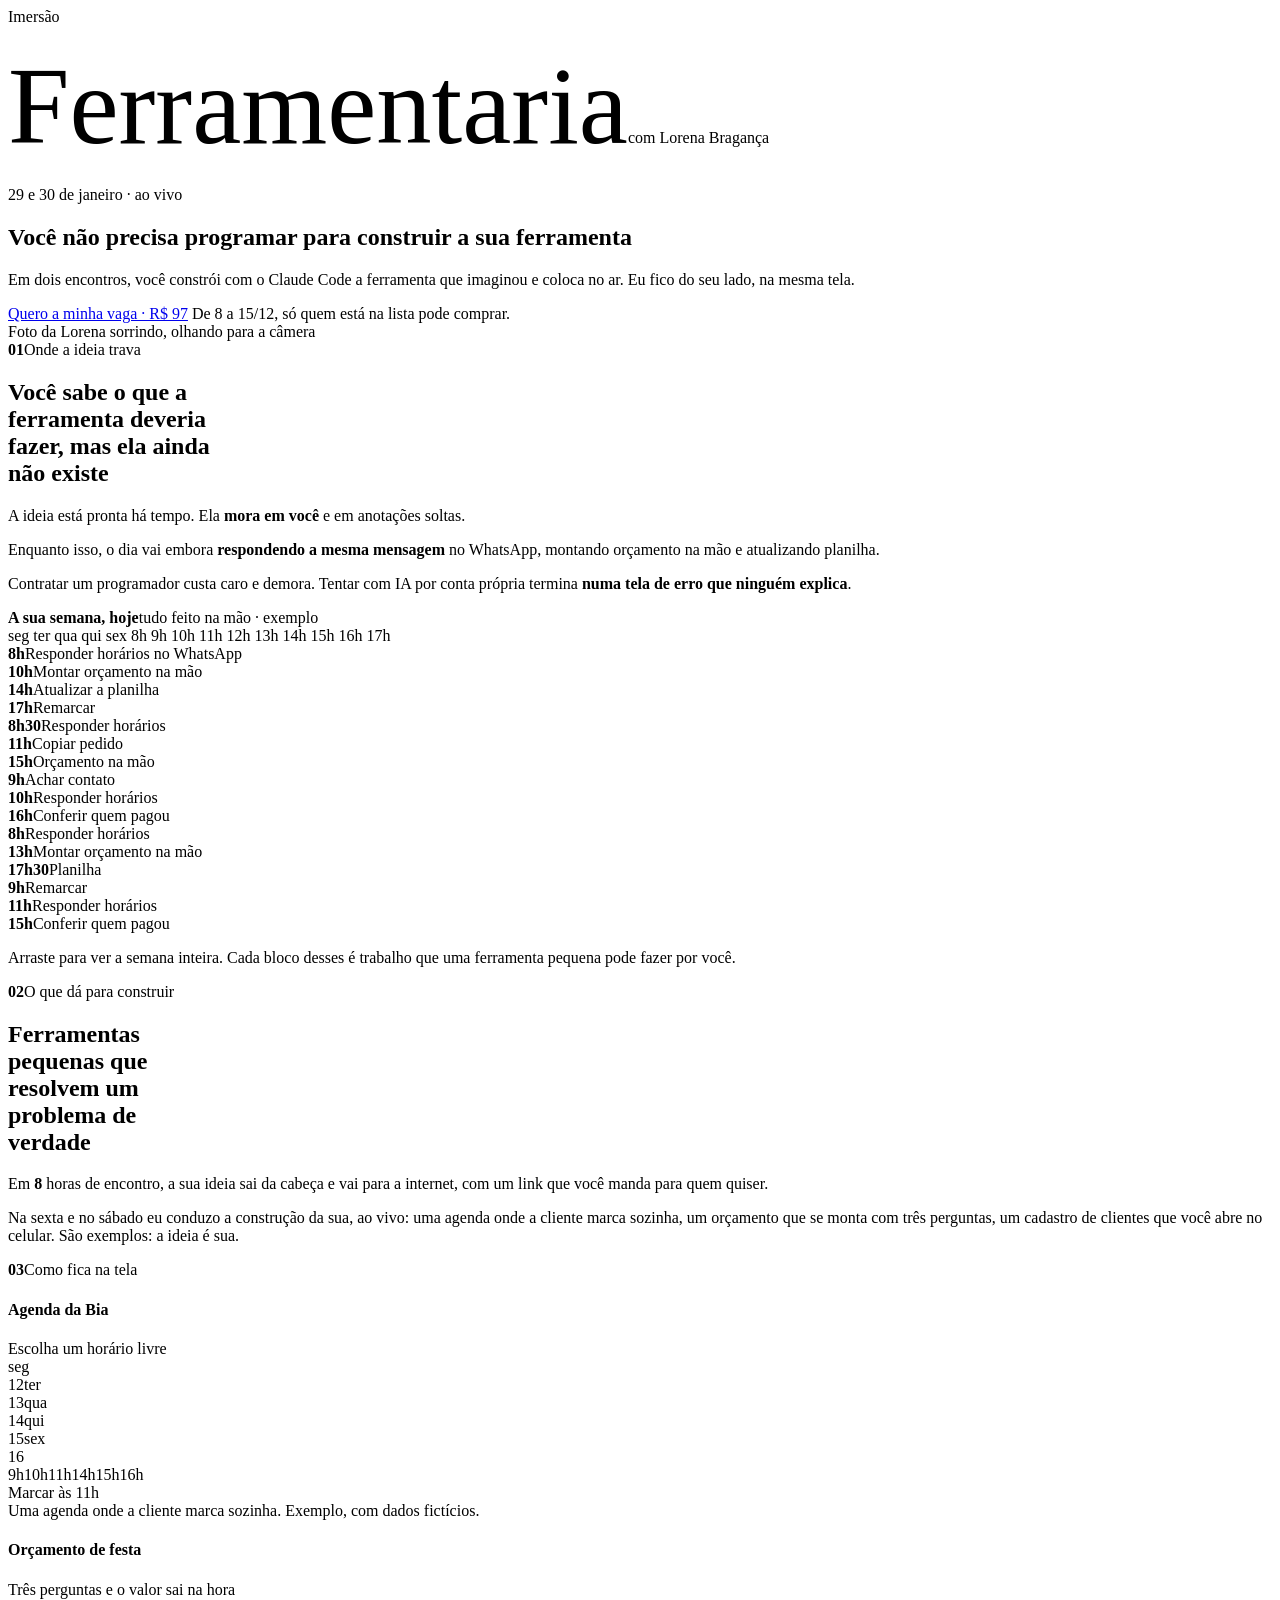
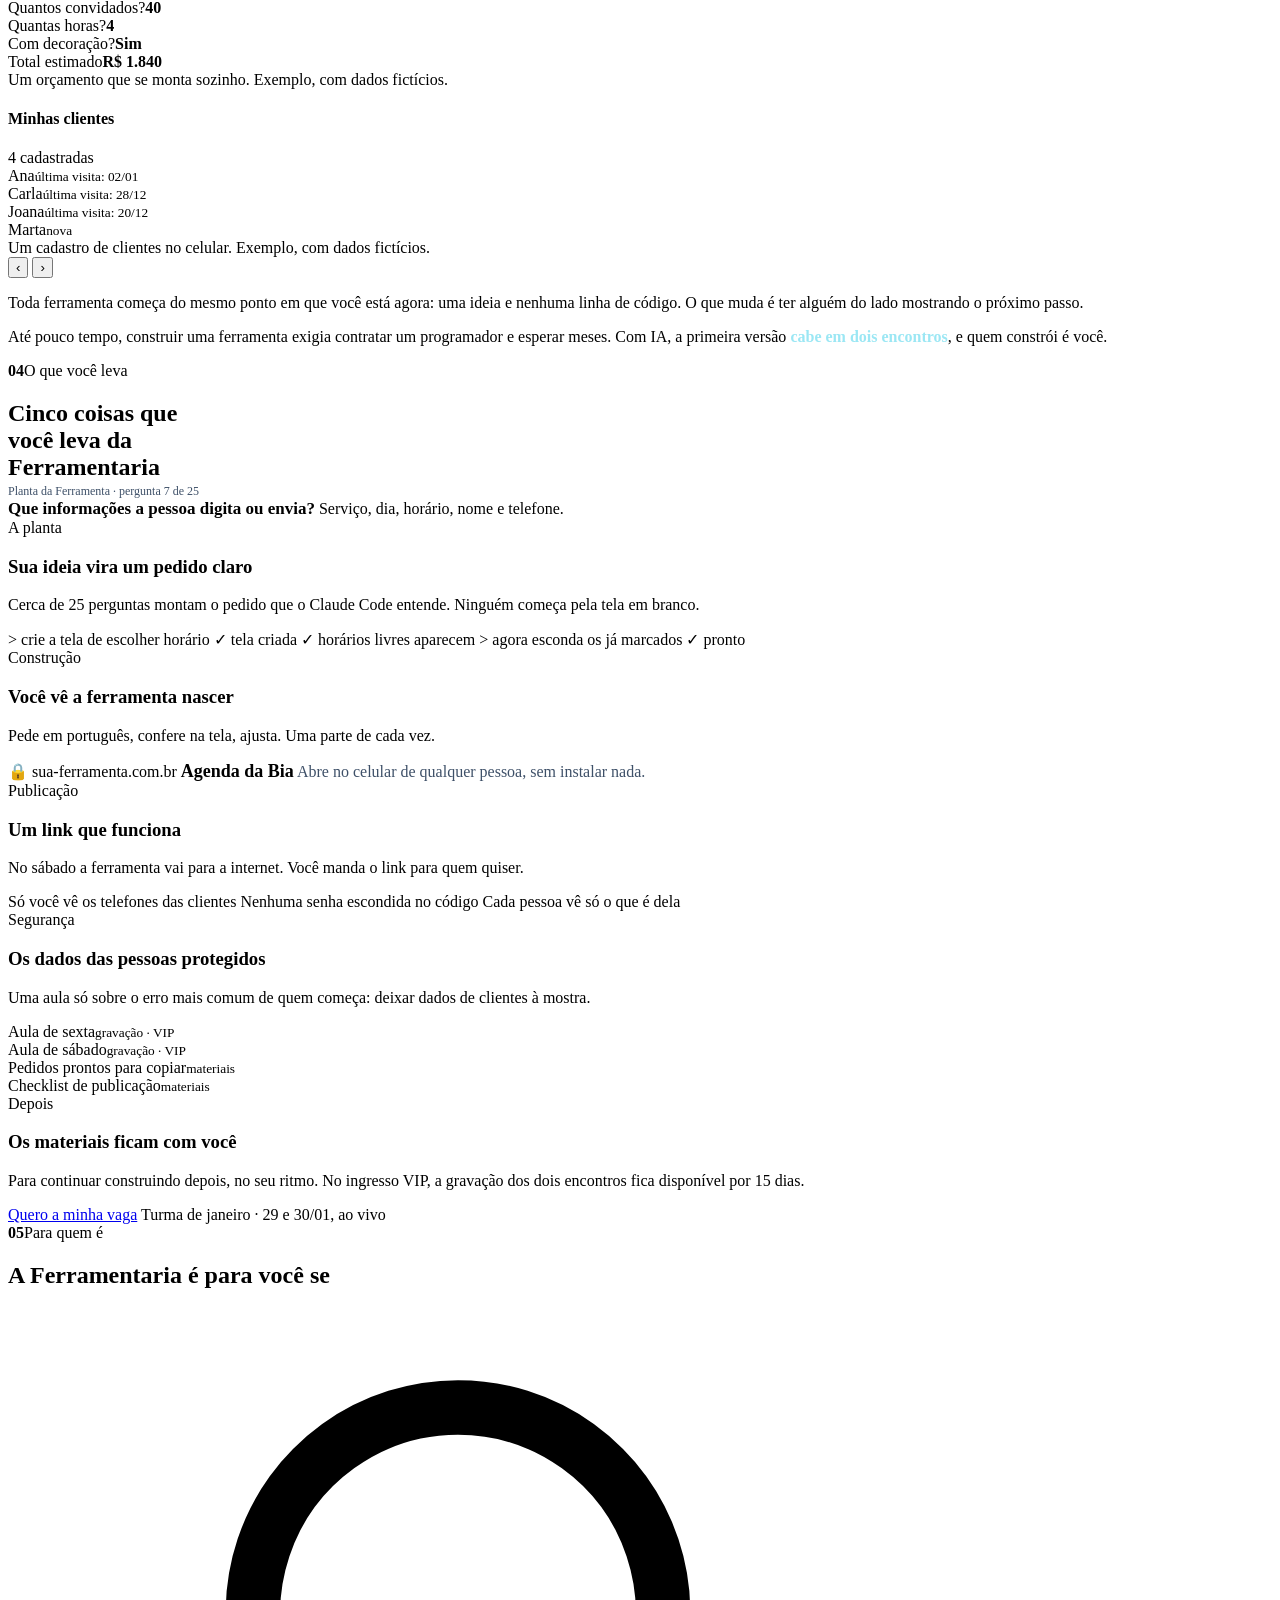
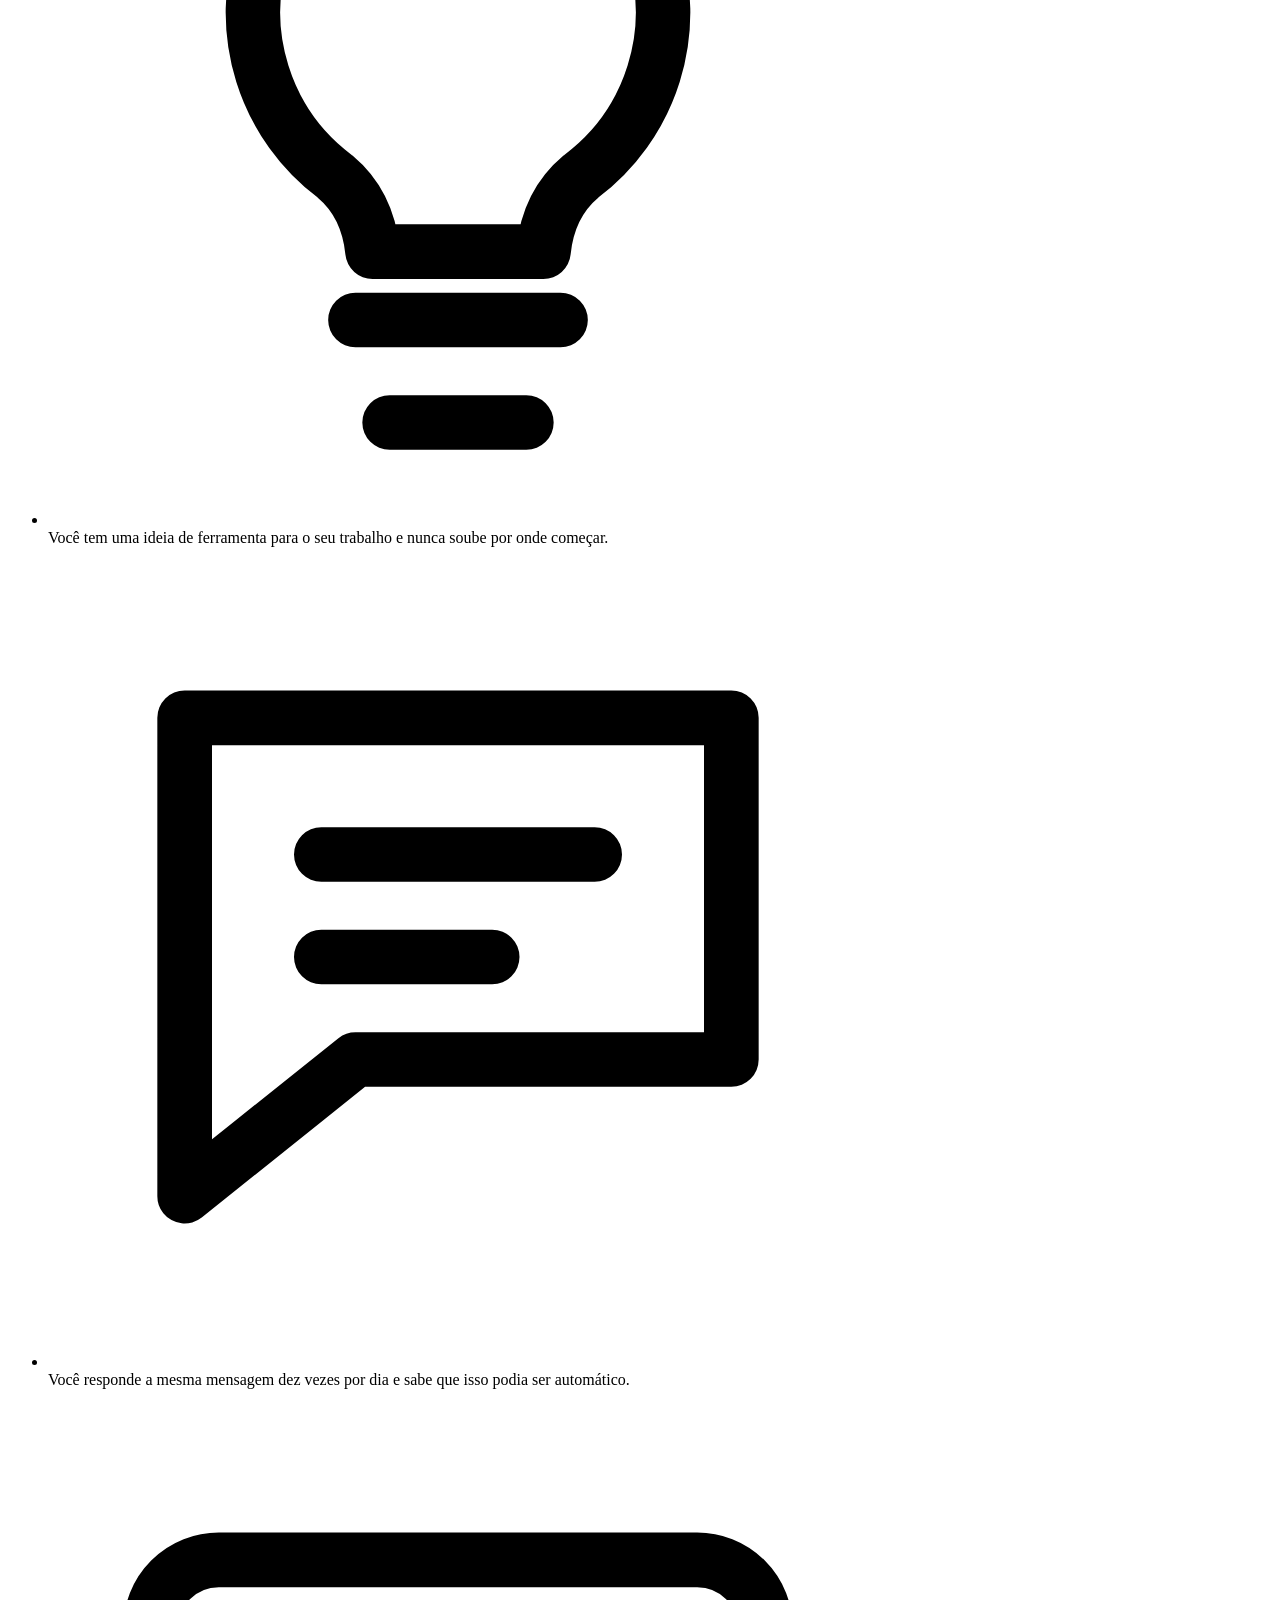
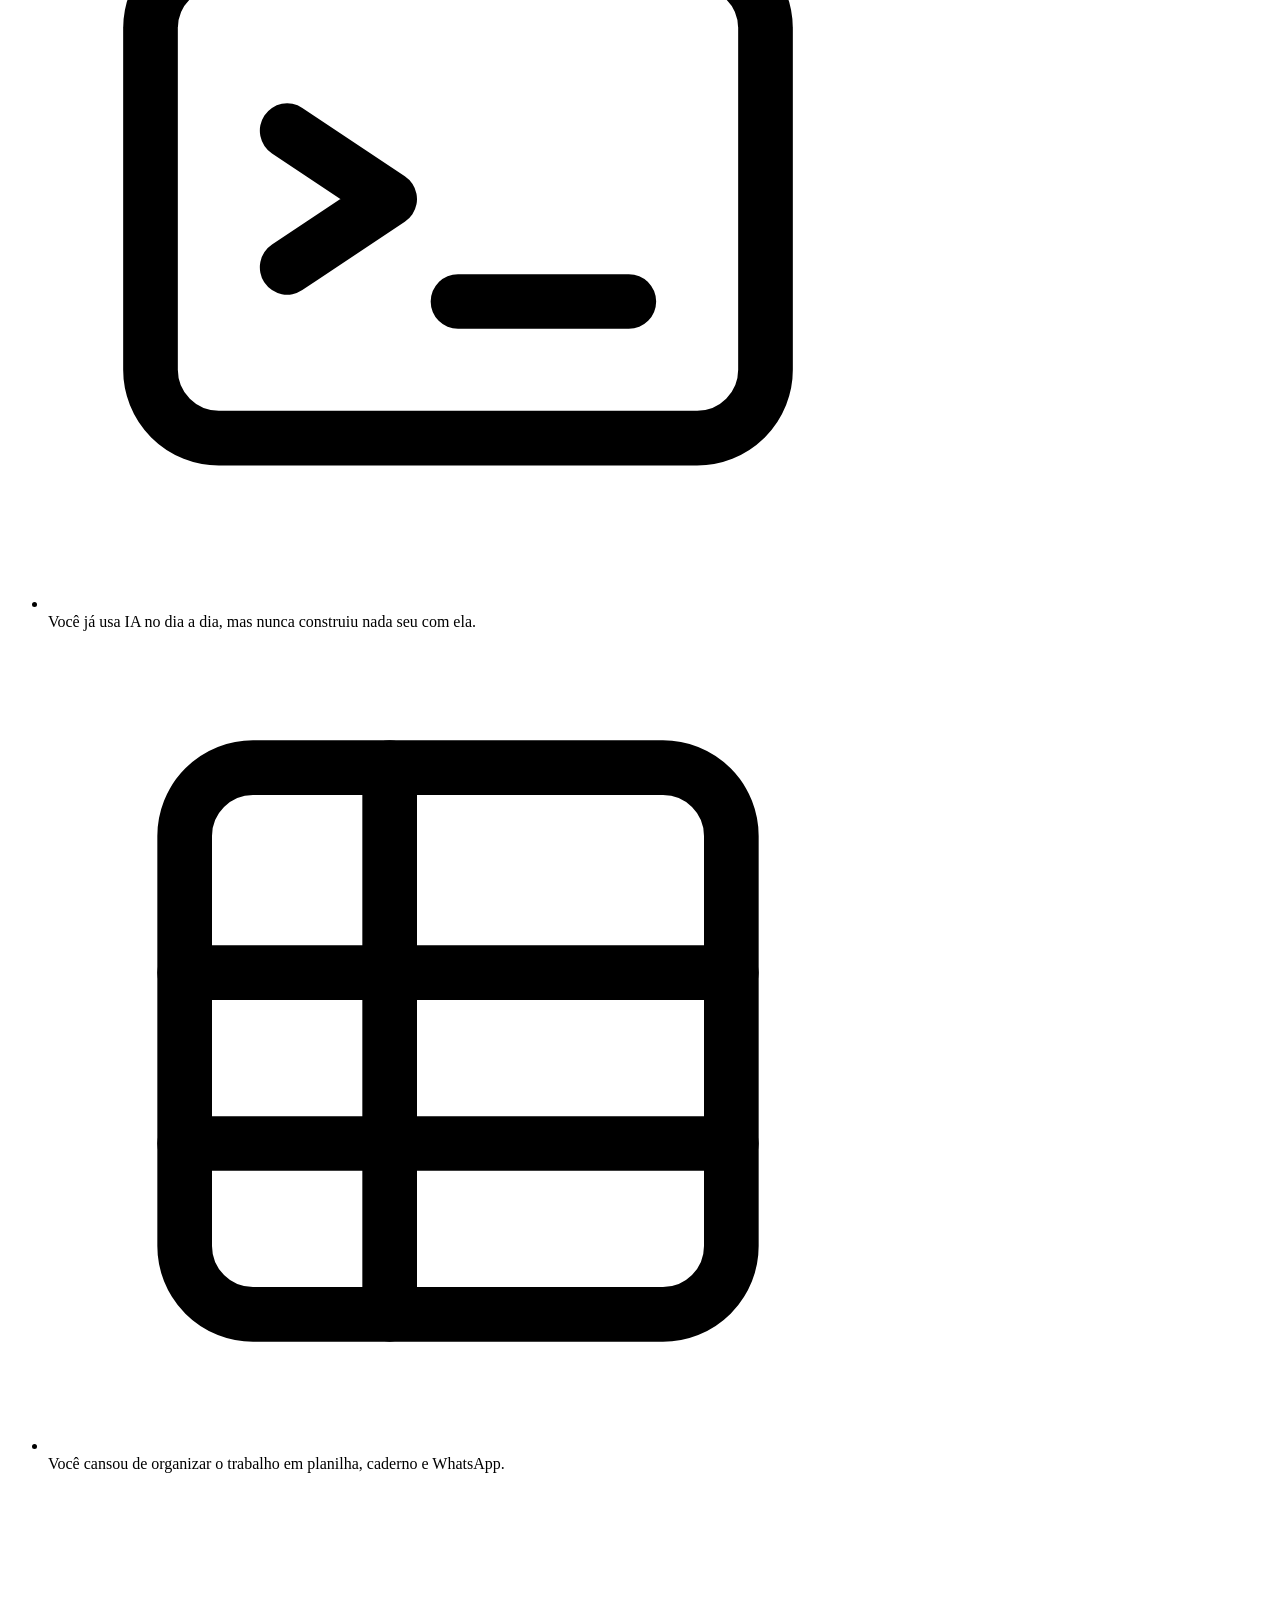
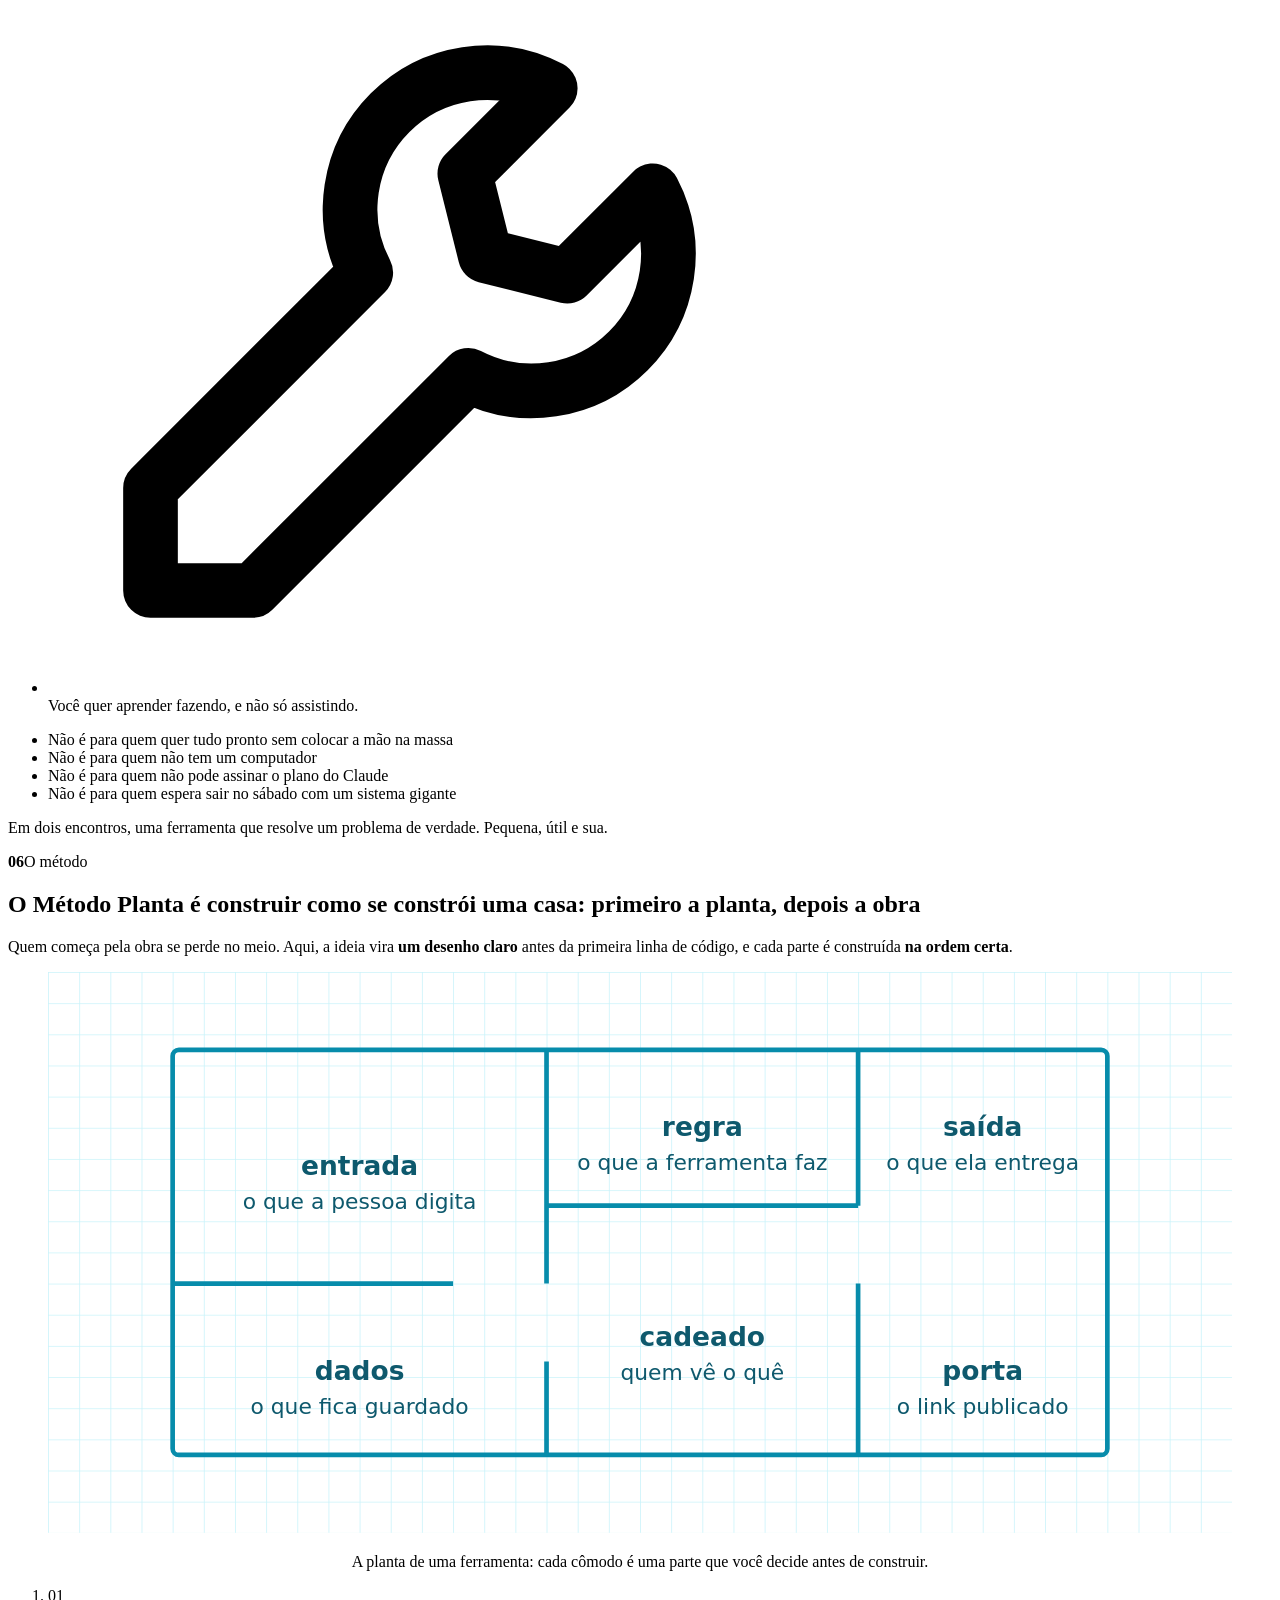
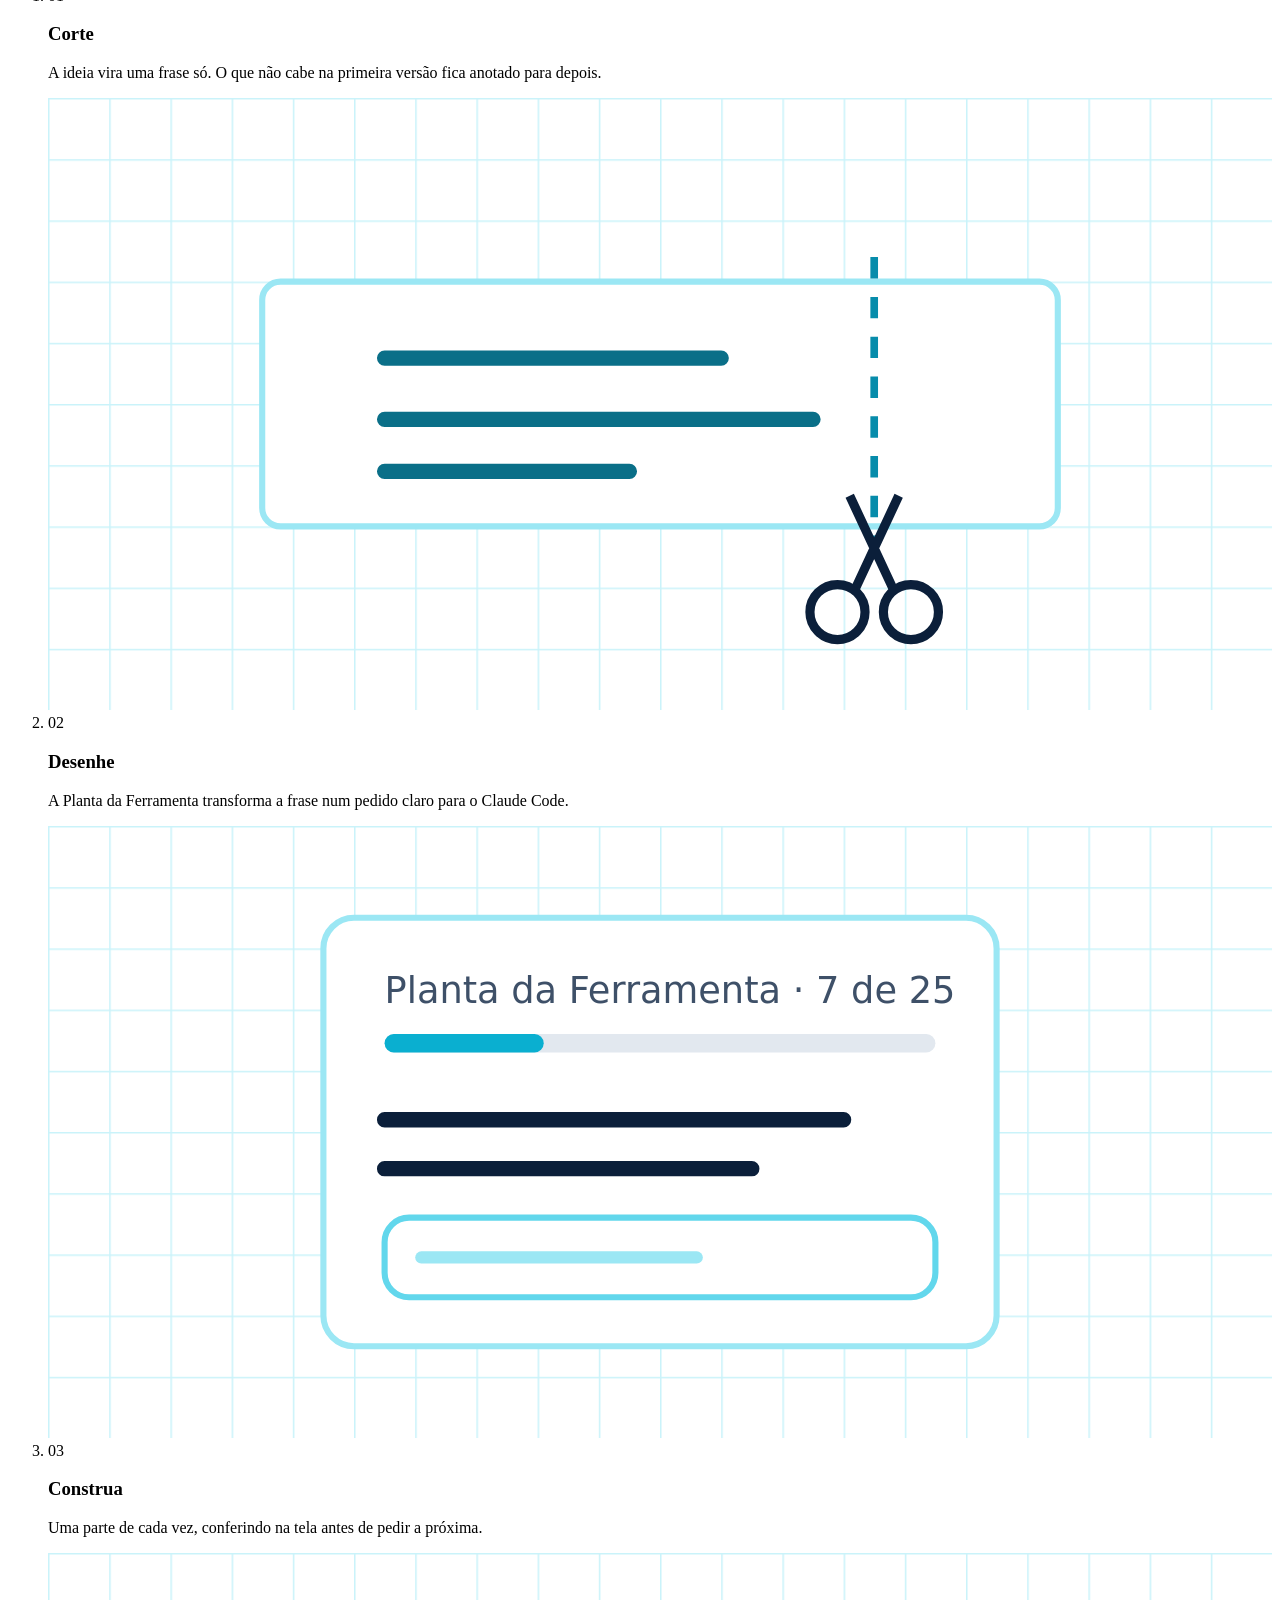
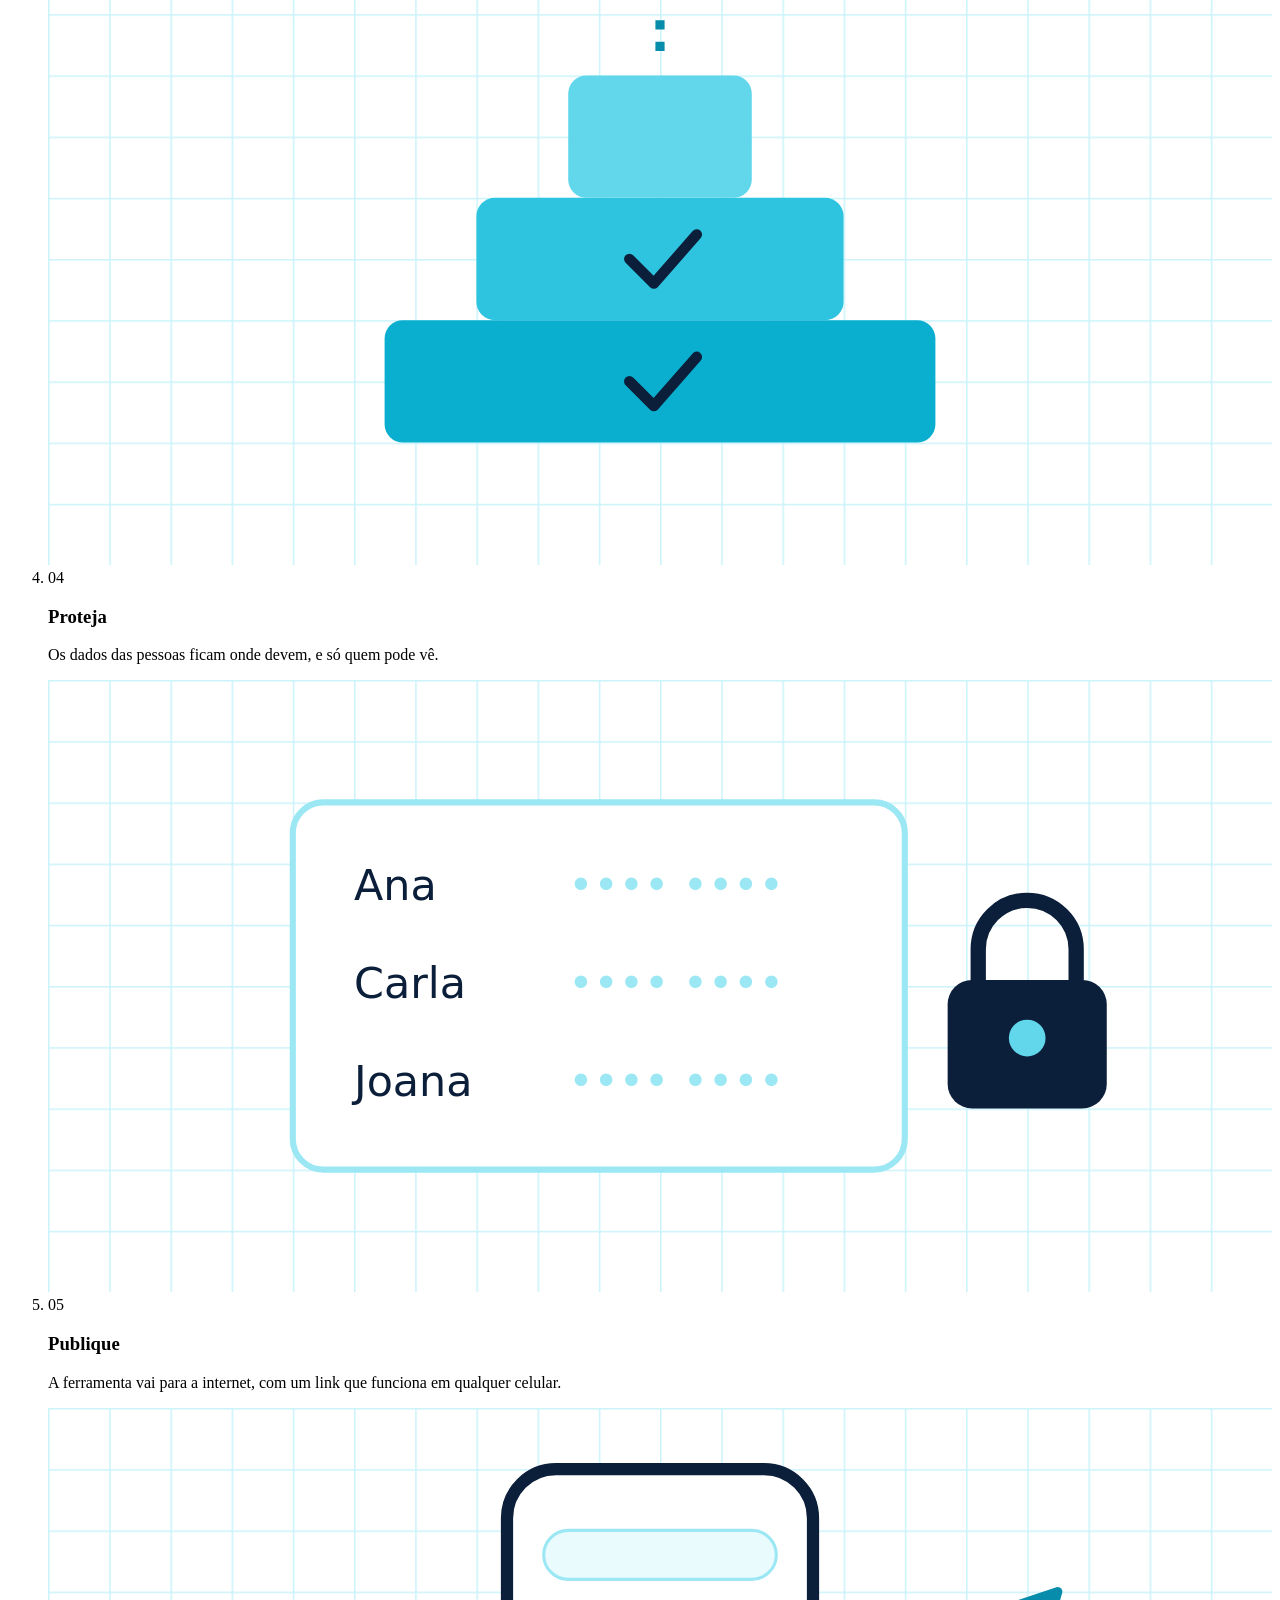
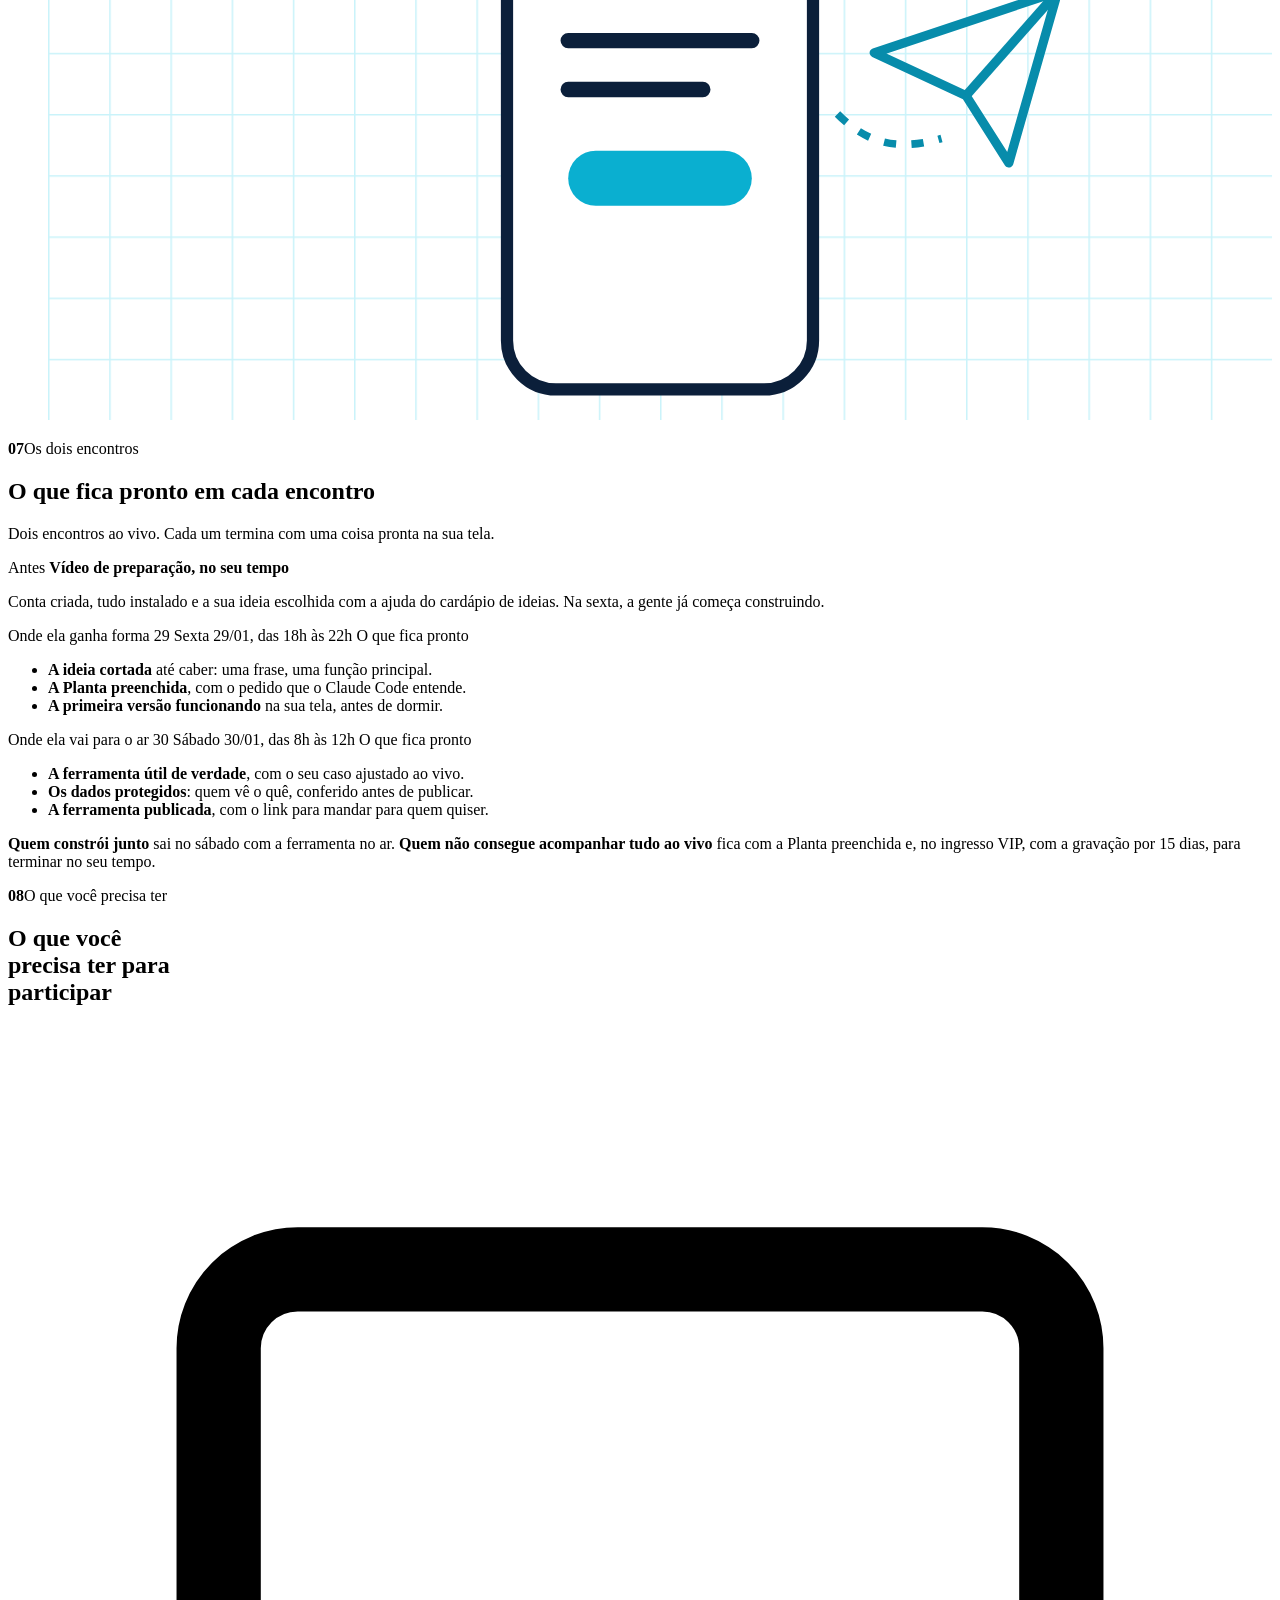
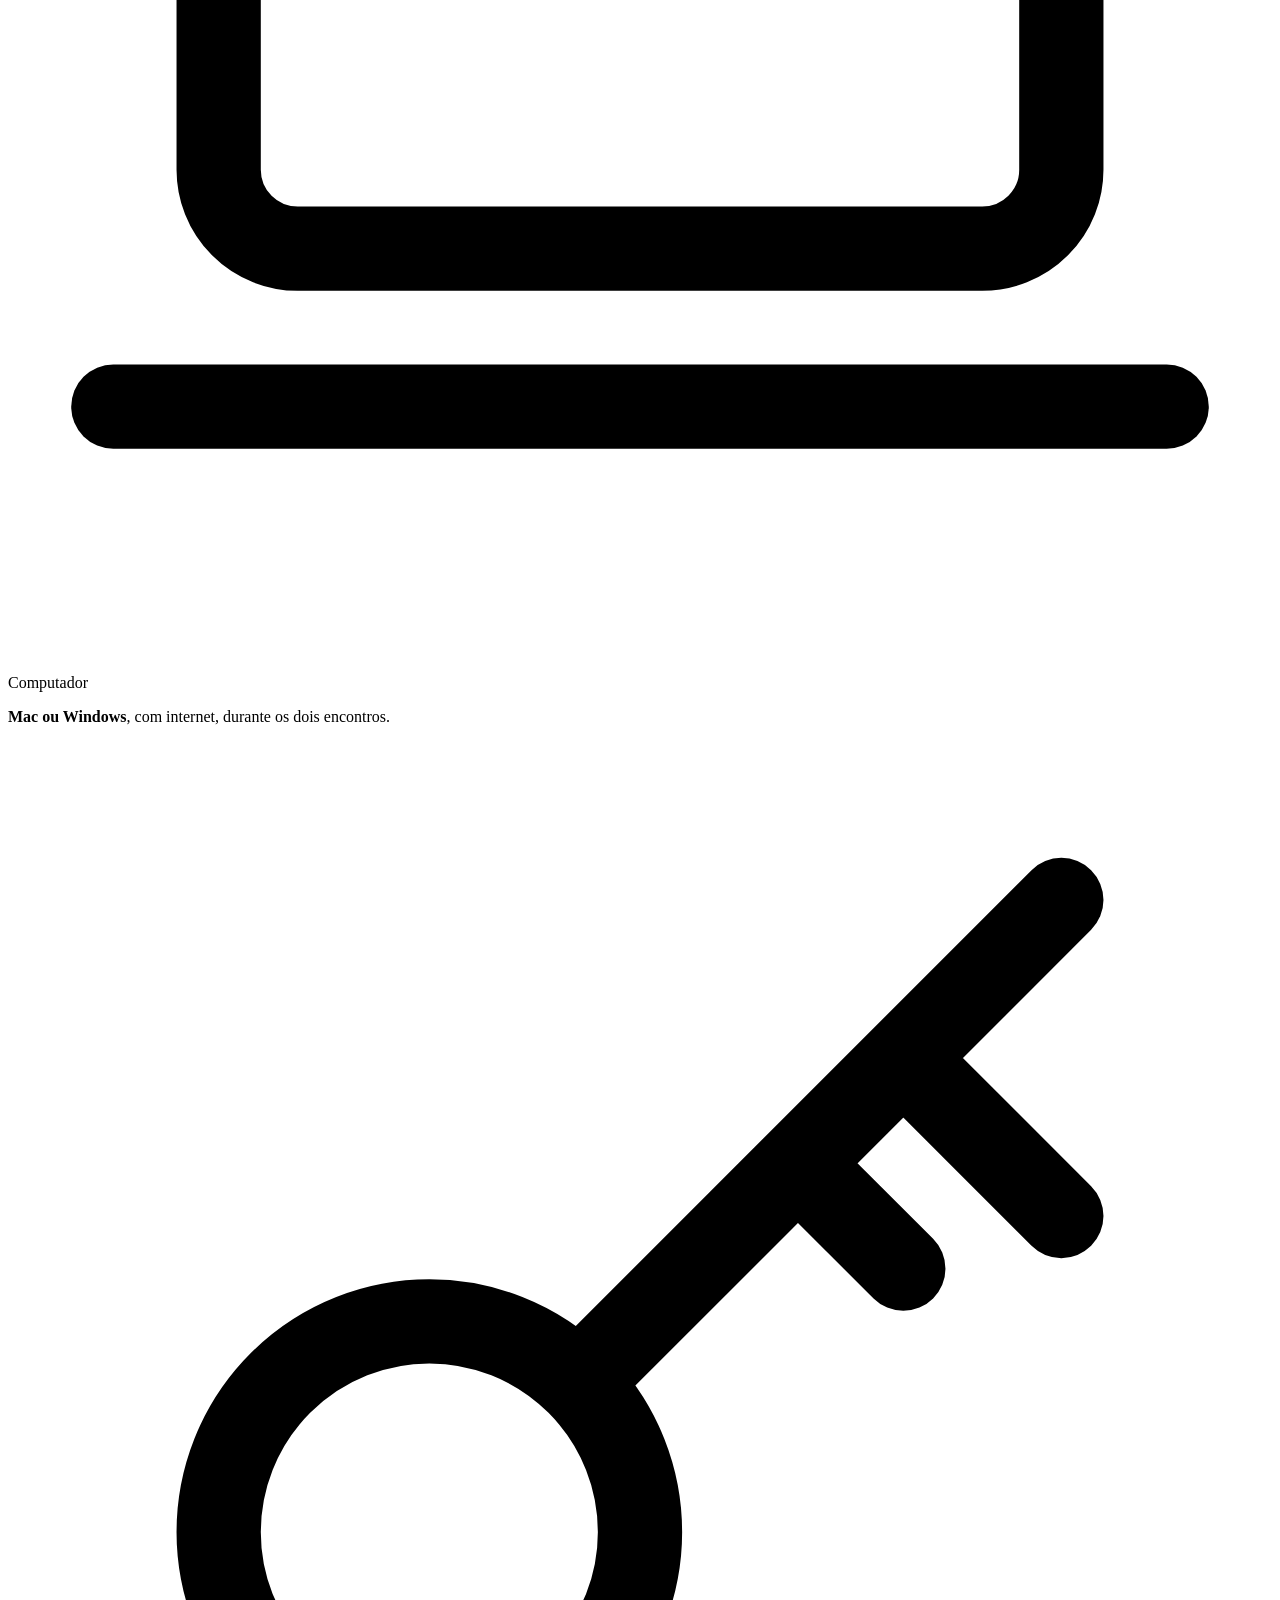
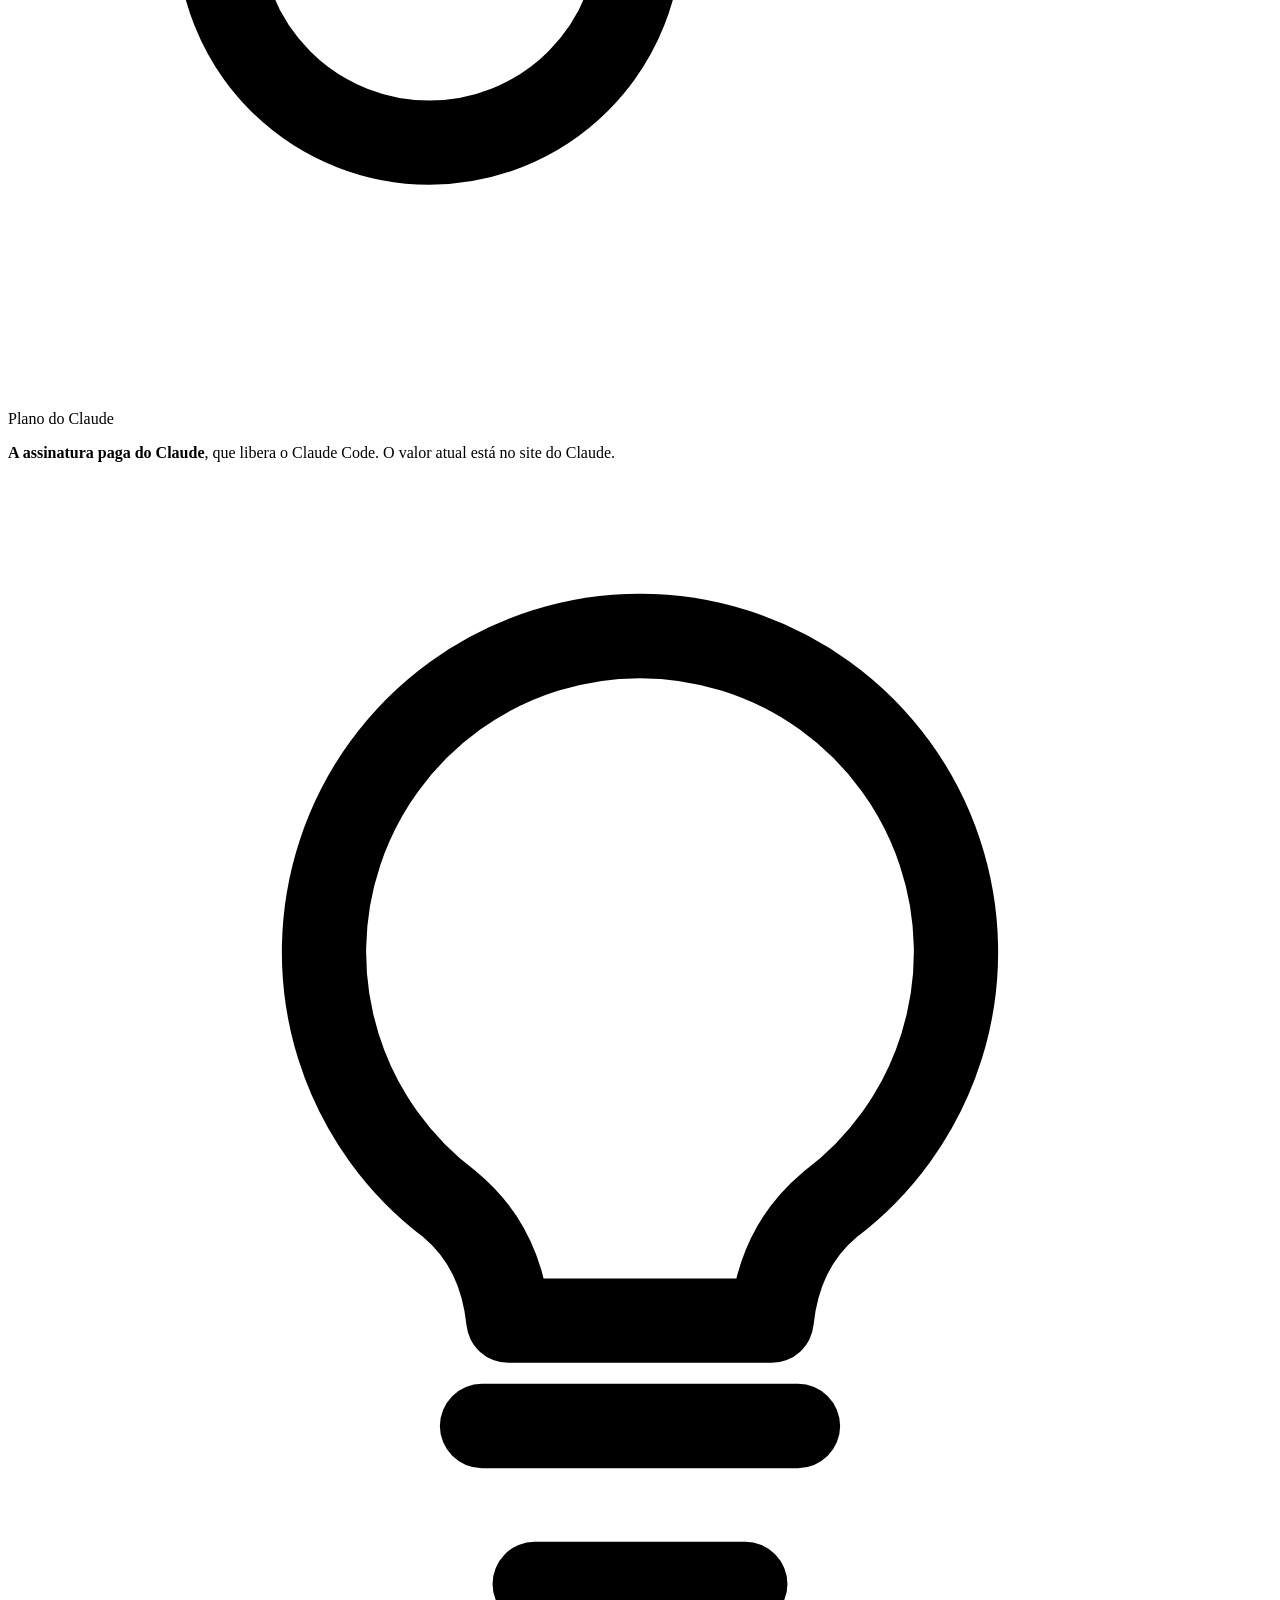
==== commit 1a903002: "Preços: ingresso e VIP nas duas imersões, mentoria de três meses Decisão dela. IA sem Complicação R$" ====
--- a/site/index.html
+++ b/site/index.html
@@ -214,12 +214,12 @@
         </article>
         <article class="leva">
           <div class="leva-tela"><div class="mini">
-            <div class="arquivo"><span>Aula de sexta</span><small>gravação</small></div>
-            <div class="arquivo"><span>Aula de sábado</span><small>gravação</small></div>
+            <div class="arquivo"><span>Aula de sexta</span><small>gravação · VIP</small></div>
+            <div class="arquivo"><span>Aula de sábado</span><small>gravação · VIP</small></div>
             <div class="arquivo"><span>Pedidos prontos para copiar</span><small>materiais</small></div>
             <div class="arquivo"><span>Checklist de publicação</span><small>materiais</small></div>
           </div></div>
-          <div class="leva-corpo"><span class="rot">Depois</span><h3>A gravação e os materiais ficam com você</h3><p>Para continuar construindo depois, no seu ritmo.</p></div>
+          <div class="leva-corpo"><span class="rot">Depois</span><h3>Os materiais ficam com você</h3><p>Para continuar construindo depois, no seu ritmo. No ingresso VIP, a gravação dos dois encontros fica disponível por 15 dias.</p></div>
         </article>
       </div>
       <div class="cta-meio">
@@ -341,7 +341,7 @@
           <li><span><b>A ferramenta publicada</b>, com o link para mandar para quem quiser.</span></li>
         </ul>
       </div>
-      <p class="fecho-dias"><b>Quem constrói junto</b> sai no sábado com a ferramenta no ar. <b>Quem não consegue acompanhar tudo ao vivo</b> fica com a gravação e a Planta preenchida, para terminar no seu tempo.</p>
+      <p class="fecho-dias"><b>Quem constrói junto</b> sai no sábado com a ferramenta no ar. <b>Quem não consegue acompanhar tudo ao vivo</b> fica com a Planta preenchida e, no ingresso VIP, com a gravação por 15 dias, para terminar no seu tempo.</p>
     </div>
   </section>
 
@@ -388,14 +388,15 @@
         <article class="forma destaque" id="ferramentaria">
           <span class="nota-cta">Imersão · ao vivo</span>
           <h3>Ferramentaria</h3>
-          <p>Dois encontros para construir a sua primeira ferramenta. Sexta 29/01, das 18h às 22h, e sábado 30/01, das 8h às 12h. A gravação fica com você.</p>
+          <p>Dois encontros para construir a sua primeira ferramenta. Sexta 29/01, das 18h às 22h, e sábado 30/01, das 8h às 12h.</p>
           <span class="preco">R$ 97</span>
+          <span class="nota-cta">ou R$ 147 no VIP, com a gravação por 15 dias</span>
           <a class="botao botao--principal" href="#lista" style="align-self:flex-start">Entrar na lista</a>
         </article>
         <article class="forma" id="mentoria">
           <span class="nota-cta">Individual</span>
           <h3>Mentoria</h3>
-          <p>Para quem quer uma ferramenta feita para o próprio negócio. A gente começa com um diagnóstico e constrói junto.</p>
+          <p>Três meses de acompanhamento para construir uma ferramenta feita para o seu negócio. A gente começa com um diagnóstico e constrói junto.</p>
           <span class="preco">R$ 2.997</span>
           <span class="nota-cta">Aplicações abrem em breve</span>
         </article>
@@ -412,19 +413,31 @@
         <span class="rot">O que isso custa fora da imersão</span>
         <p>Construir uma ferramenta comigo, na mentoria, é R$ 2.997. Na Ferramentaria eu conduzo ao vivo do mesmo jeito, <span class="it">com uma diferença:</span> quem constrói é você, por R$ 97.</p>
       </div>
-      <div class="ingresso">
-        <span class="selo-ing">Ingresso</span>
-        <span class="quando3">Sexta 29/01, das 18h às 22h, e sábado 30/01, das 8h às 12h</span>
-        <div class="valor"><span class="rs">R$</span><span class="num" data-conta="97">97</span><span class="forma-pag">à vista no Pix<br>ou no cartão</span></div>
-        <ul class="inclui">
-          <li><span><b>Os dois encontros ao vivo</b></span></li>
-          <li><span><b>A gravação</b>, já inclusa, sem pagar nada a mais</span></li>
-          <li><span><b>A Planta da Ferramenta</b> e os materiais</span></li>
-          <li><span><b>O vídeo de preparação</b>, antes da sexta</span></li>
-        </ul>
-        <a class="botao" href="#lista">Quero a minha vaga</a>
-        <span class="miudo">As vendas abrem de 8 a 15/12, só para a lista. Para construir ao vivo, você precisa do plano pago do Claude.</span>
-      </div>
+      <div class="ingressos">
+        <div class="ingresso">
+          <span class="selo-ing">Ingresso</span>
+          <span class="quando3">Sexta 29/01, das 18h às 22h, e sábado 30/01, das 8h às 12h</span>
+          <div class="valor"><span class="rs">R$</span><span class="num" data-conta="97">97</span><span class="forma-pag">à vista no Pix<br>ou no cartão</span></div>
+          <ul class="inclui">
+            <li><span><b>Os dois encontros ao vivo</b></span></li>
+            <li><span><b>A Planta da Ferramenta</b> e os materiais</span></li>
+            <li><span><b>O vídeo de preparação</b>, antes da sexta</span></li>
+            <li class="fora"><span>Sem a gravação</span></li>
+          </ul>
+          <a class="botao" href="#lista">Quero o ingresso</a>
+        </div>
+        <div class="ingresso ingresso--vip">
+          <span class="selo-ing">Ingresso VIP</span>
+          <span class="quando3">Sexta 29/01, das 18h às 22h, e sábado 30/01, das 8h às 12h</span>
+          <div class="valor"><span class="rs">R$</span><span class="num" data-conta="147">147</span><span class="forma-pag">à vista no Pix<br>ou no cartão</span></div>
+          <ul class="inclui">
+            <li><span><b>Tudo do ingresso</b>: os dois encontros, a Planta, os materiais e o vídeo de preparação</span></li>
+            <li><span><b>A gravação dos dois encontros</b>, disponível por 15 dias</span></li>
+          </ul>
+          <a class="botao" href="#lista">Quero o VIP</a>
+        </div>
+      </div>
+      <p class="miudo-ingressos">As vendas abrem de 8 a 15/12, só para a lista. Para construir ao vivo, você precisa do plano pago do Claude.</p>
     </div>
   </section>
 
@@ -471,9 +484,9 @@
         <details open><summary><span class="n">01</span><span>R$ 97 por dois encontros. Onde está a pegadinha?</span></summary><p>Não tem. O preço é baixo de propósito: a Ferramentaria é a porta de entrada. Quem quiser ir além, com uma ferramenta feita junto comigo para o próprio negócio, tem a mentoria. Ninguém é obrigado a nada.</p></details>
         <details><summary><span class="n">02</span><span>Eu não sei programar. Isso me exclui?</span></summary><p>Não. Você vai escrever pedidos em português, e eu mostro cada passo na sua tela.</p></details>
         <details><summary><span class="n">03</span><span>Não dá para fazer isso sozinho com a IA?</span></summary><p>Dá, e muita gente tenta. O que costuma travar não é a IA: é saber o que pedir, em que ordem, e o que fazer quando aparece um erro. É isso que a Planta e os dois encontros resolvem.</p></details>
-        <details><summary><span class="n">04</span><span>Minha rotina é cheia. Vou dar conta?</span></summary><p>São oito horas no total: sexta à noite e sábado de manhã. E a gravação fica com você, para terminar no seu tempo.</p></details>
+        <details><summary><span class="n">04</span><span>Minha rotina é cheia. Vou dar conta?</span></summary><p>São oito horas no total: sexta à noite e sábado de manhã. E, no ingresso VIP, a gravação fica disponível por 15 dias, para terminar no seu tempo.</p></details>
         <details><summary><span class="n">05</span><span>Preciso pagar mais alguma coisa além do ingresso?</span></summary><p>Sim: o plano pago do Claude, cobrado por mês, que é o que libera o Claude Code. O valor atual aparece no site do Claude. É bom saber antes de comprar.</p></details>
-        <details><summary><span class="n">06</span><span>Fica gravado? Posso ver depois?</span></summary><p>Sim. A gravação dos dois encontros já vem no ingresso, sem pagar nada a mais.</p></details>
+        <details><summary><span class="n">06</span><span>Fica gravado? Posso ver depois?</span></summary><p>No ingresso VIP, sim: a gravação dos dois encontros fica disponível por 15 dias. O ingresso de R$ 97 é só ao vivo.</p></details>
         <details><summary><span class="n">07</span><span>Dá para fazer pelo celular?</span></summary><p>A imersão é feita no computador. Você precisa de um computador com internet, Mac ou Windows.</p></details>
         <details><summary><span class="n">08</span><span>E se eu não gostar?</span></summary><p>Você tem 7 dias depois da compra para pedir o dinheiro de volta, sem explicar. E vale a garantia de sair com a ferramenta no ar.</p></details>
       </div>
@@ -486,7 +499,7 @@
       <h2>Na sexta 29 e no sábado 30, a sua semana vai acontecer <span class="it">de qualquer jeito</span></h2>
       <p>A diferença é se, no sábado ao meio-dia, você vai ter respondido mais umas mensagens no WhatsApp, ou vai ter <b>uma ferramenta sua no ar</b>, fazendo esse trabalho por você.</p>
       <span class="fio-vertical" aria-hidden="true"></span>
-      <div class="cta-meio" style="margin-top:0"><a class="botao botao--principal" href="#ingresso">Quero a minha vaga</a><span>Ingresso R$ 97 · 29 e 30 de janeiro · ao vivo, com gravação</span></div>
+      <div class="cta-meio" style="margin-top:0"><a class="botao botao--principal" href="#ingresso">Quero a minha vaga</a><span>A partir de R$ 97 · 29 e 30 de janeiro · ao vivo</span></div>
     </div>
   </section>
 </main>
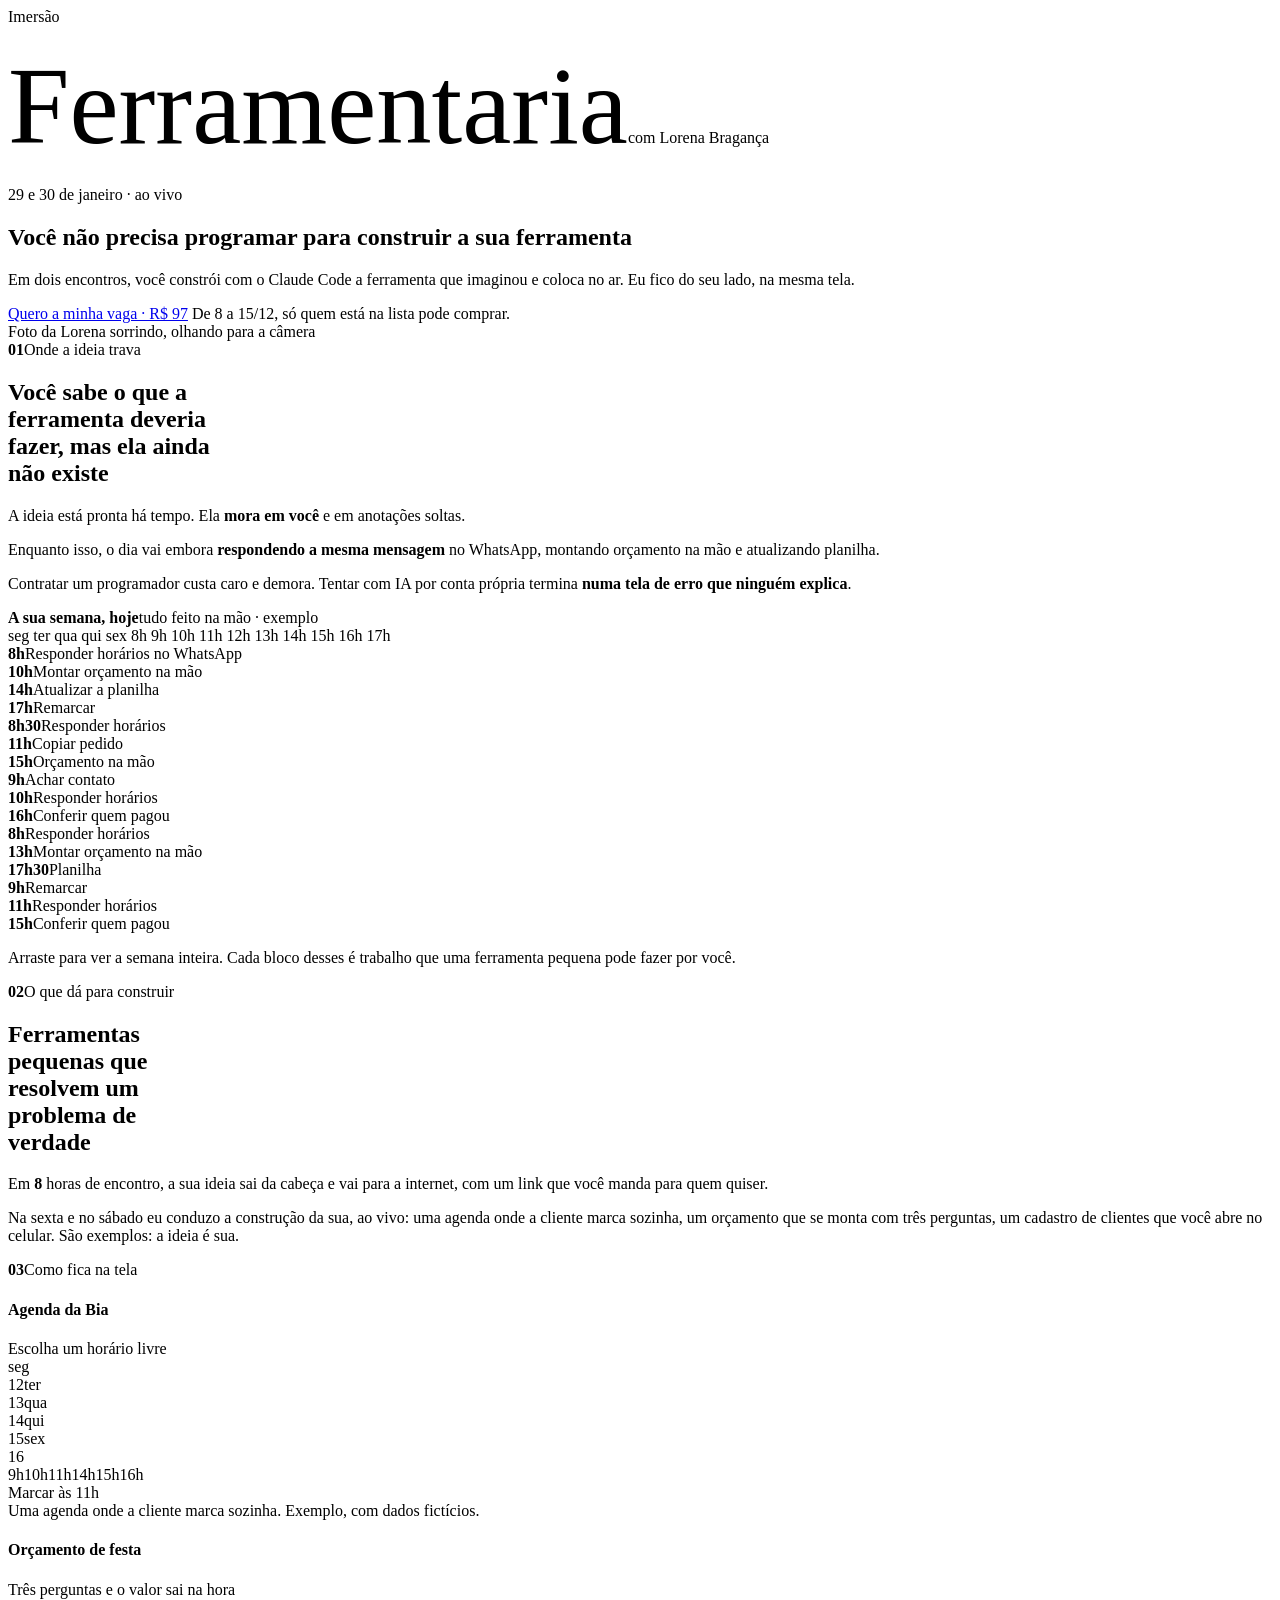
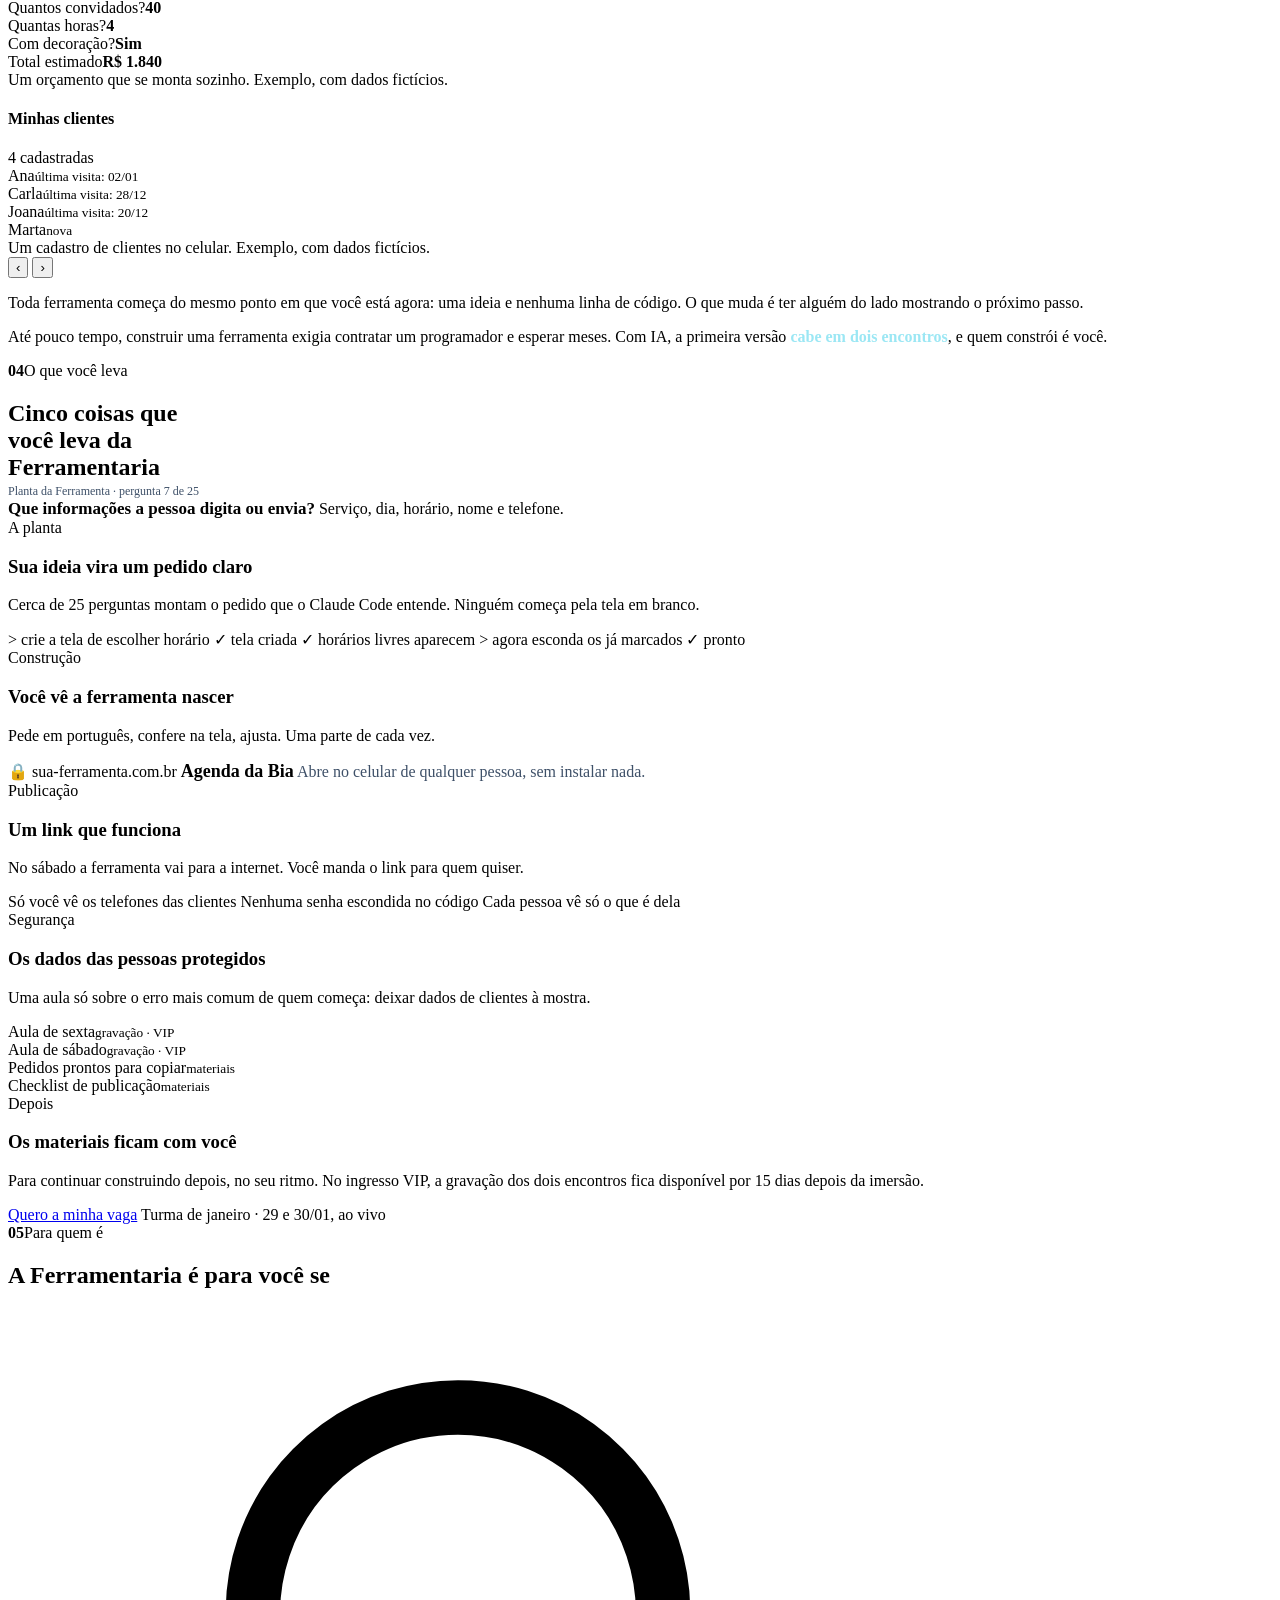
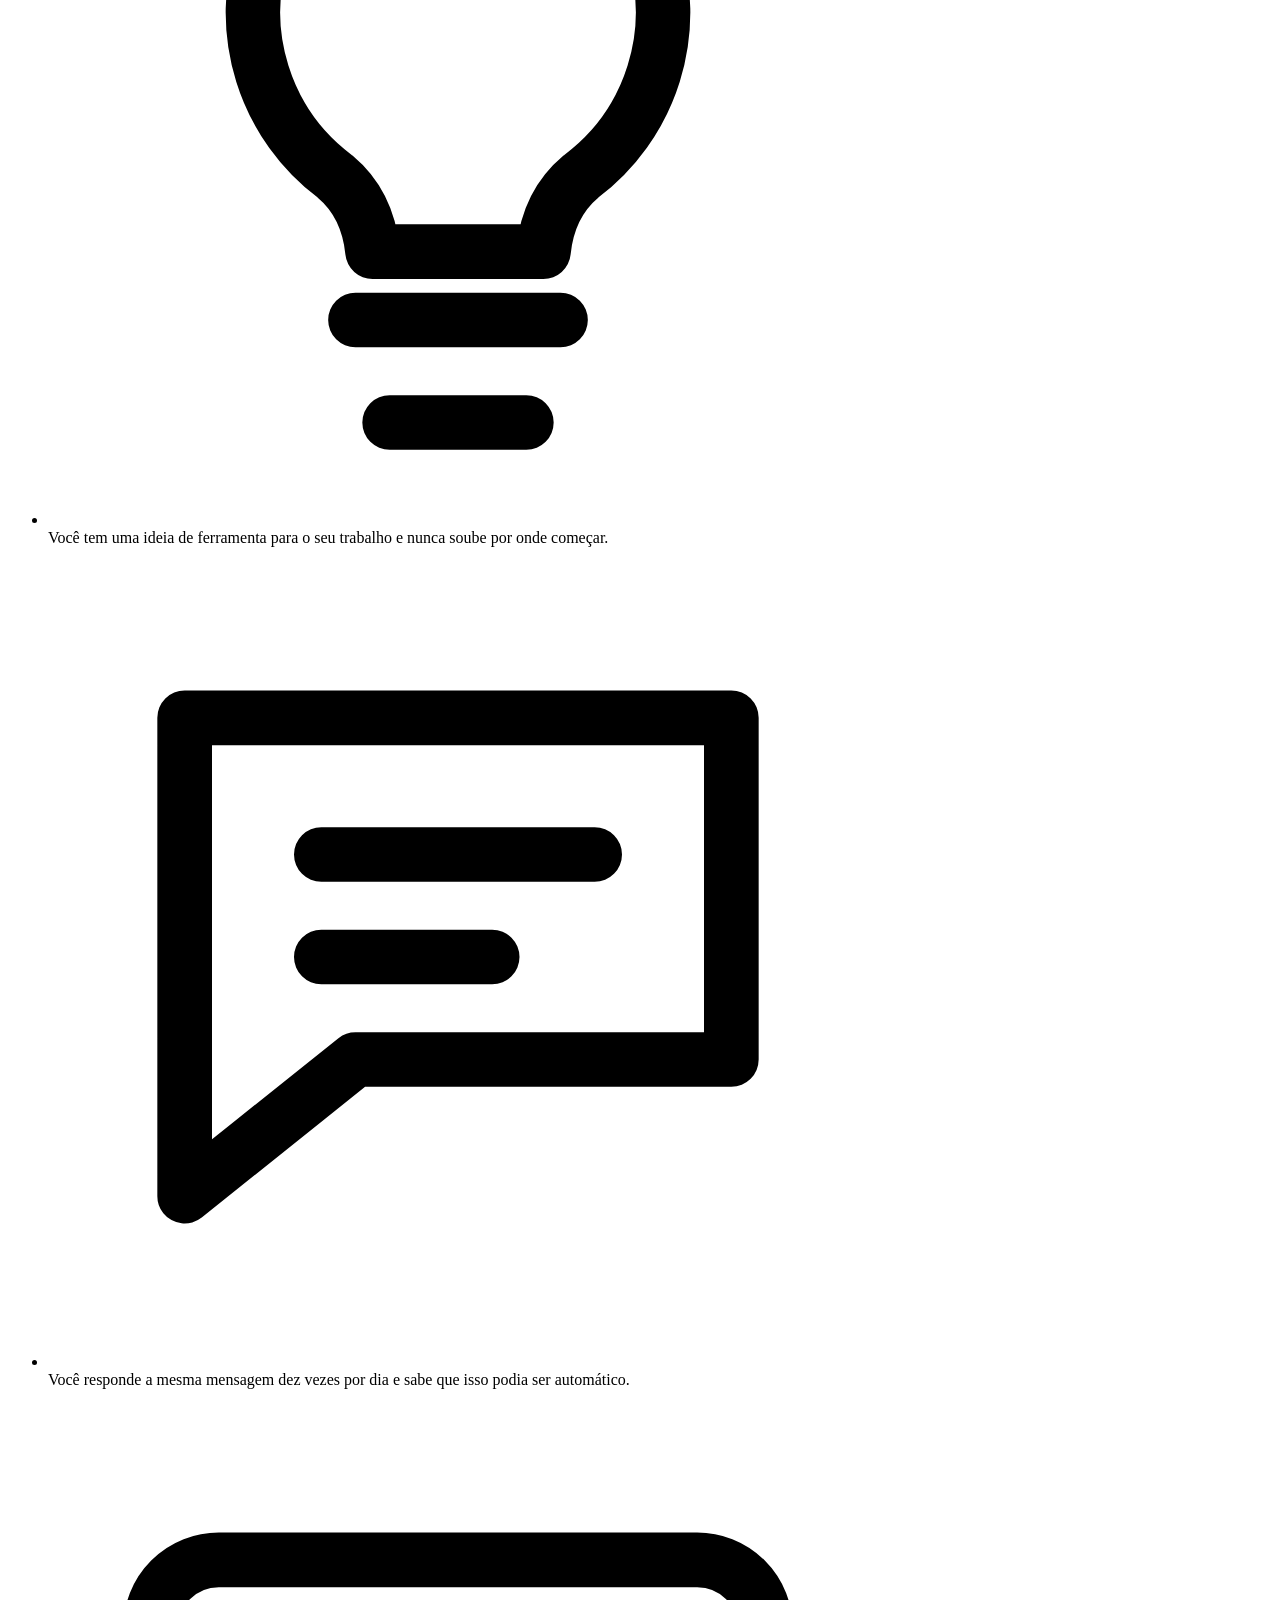
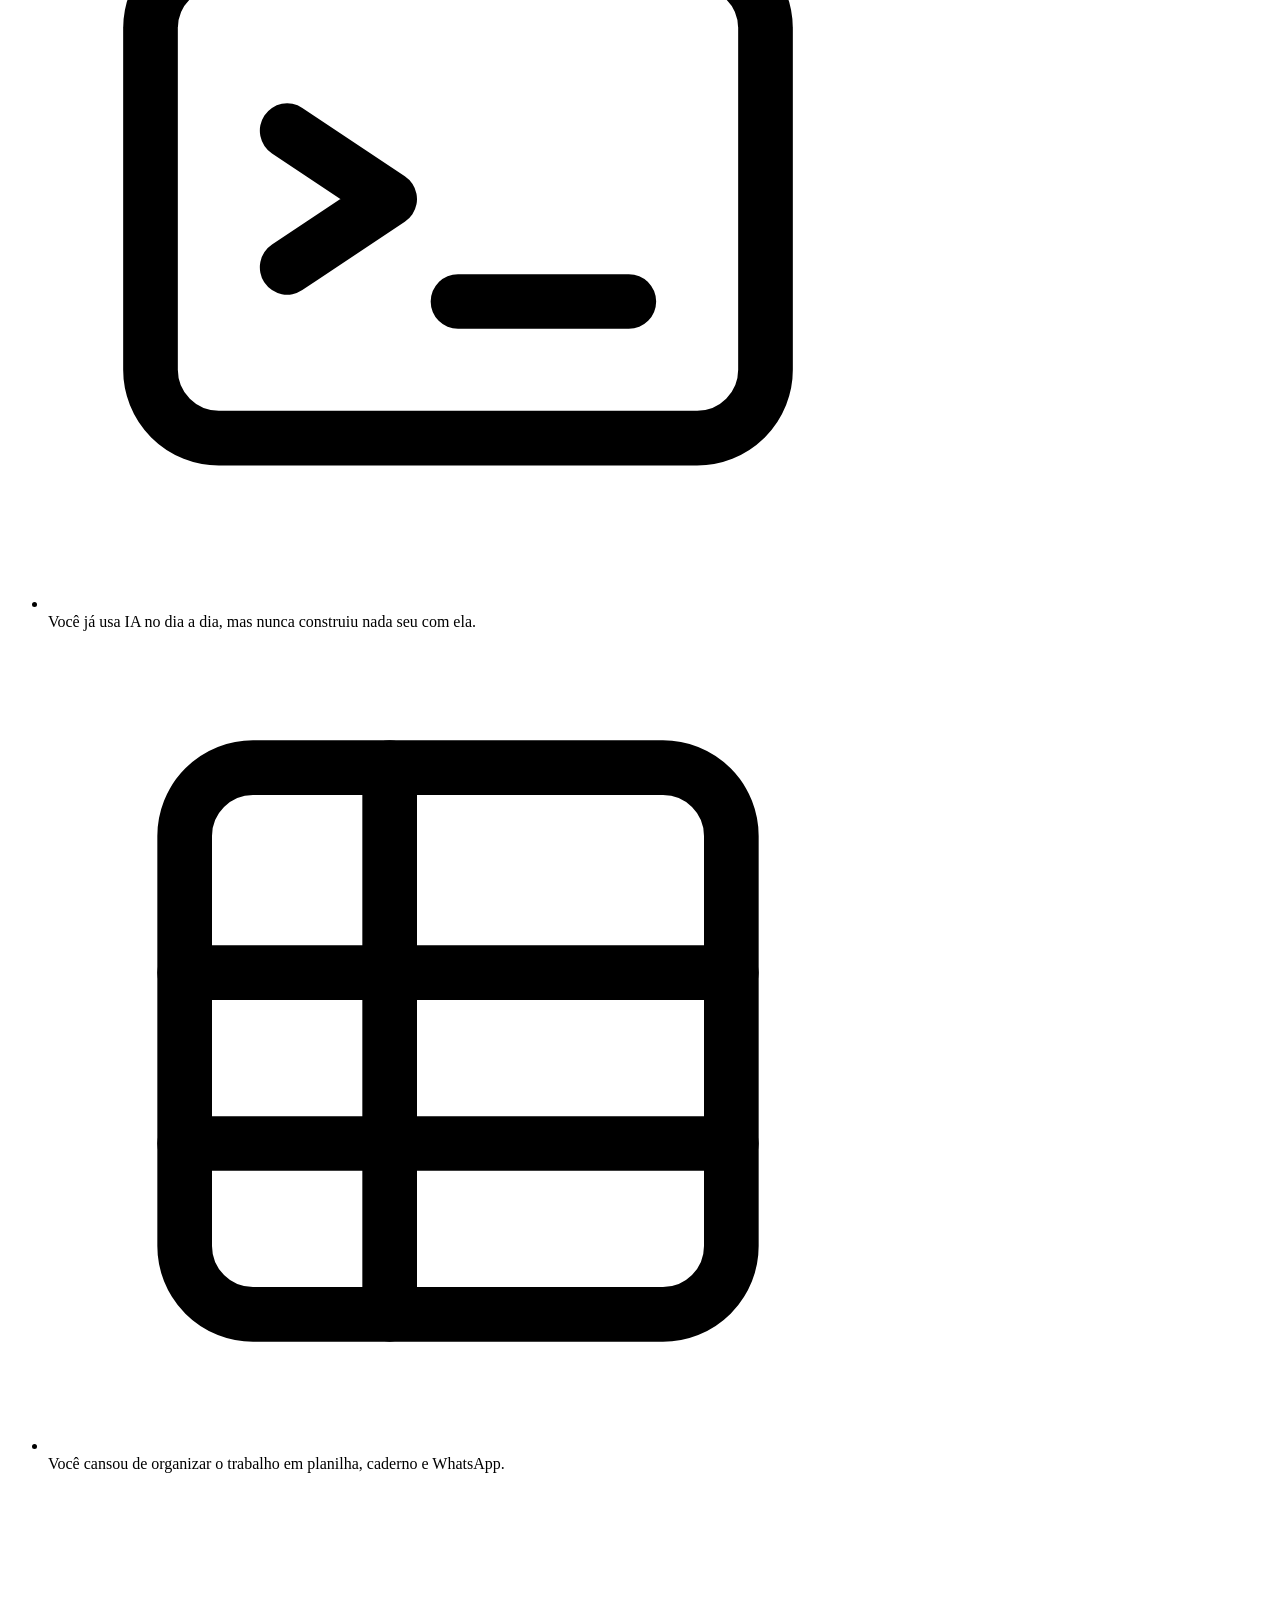
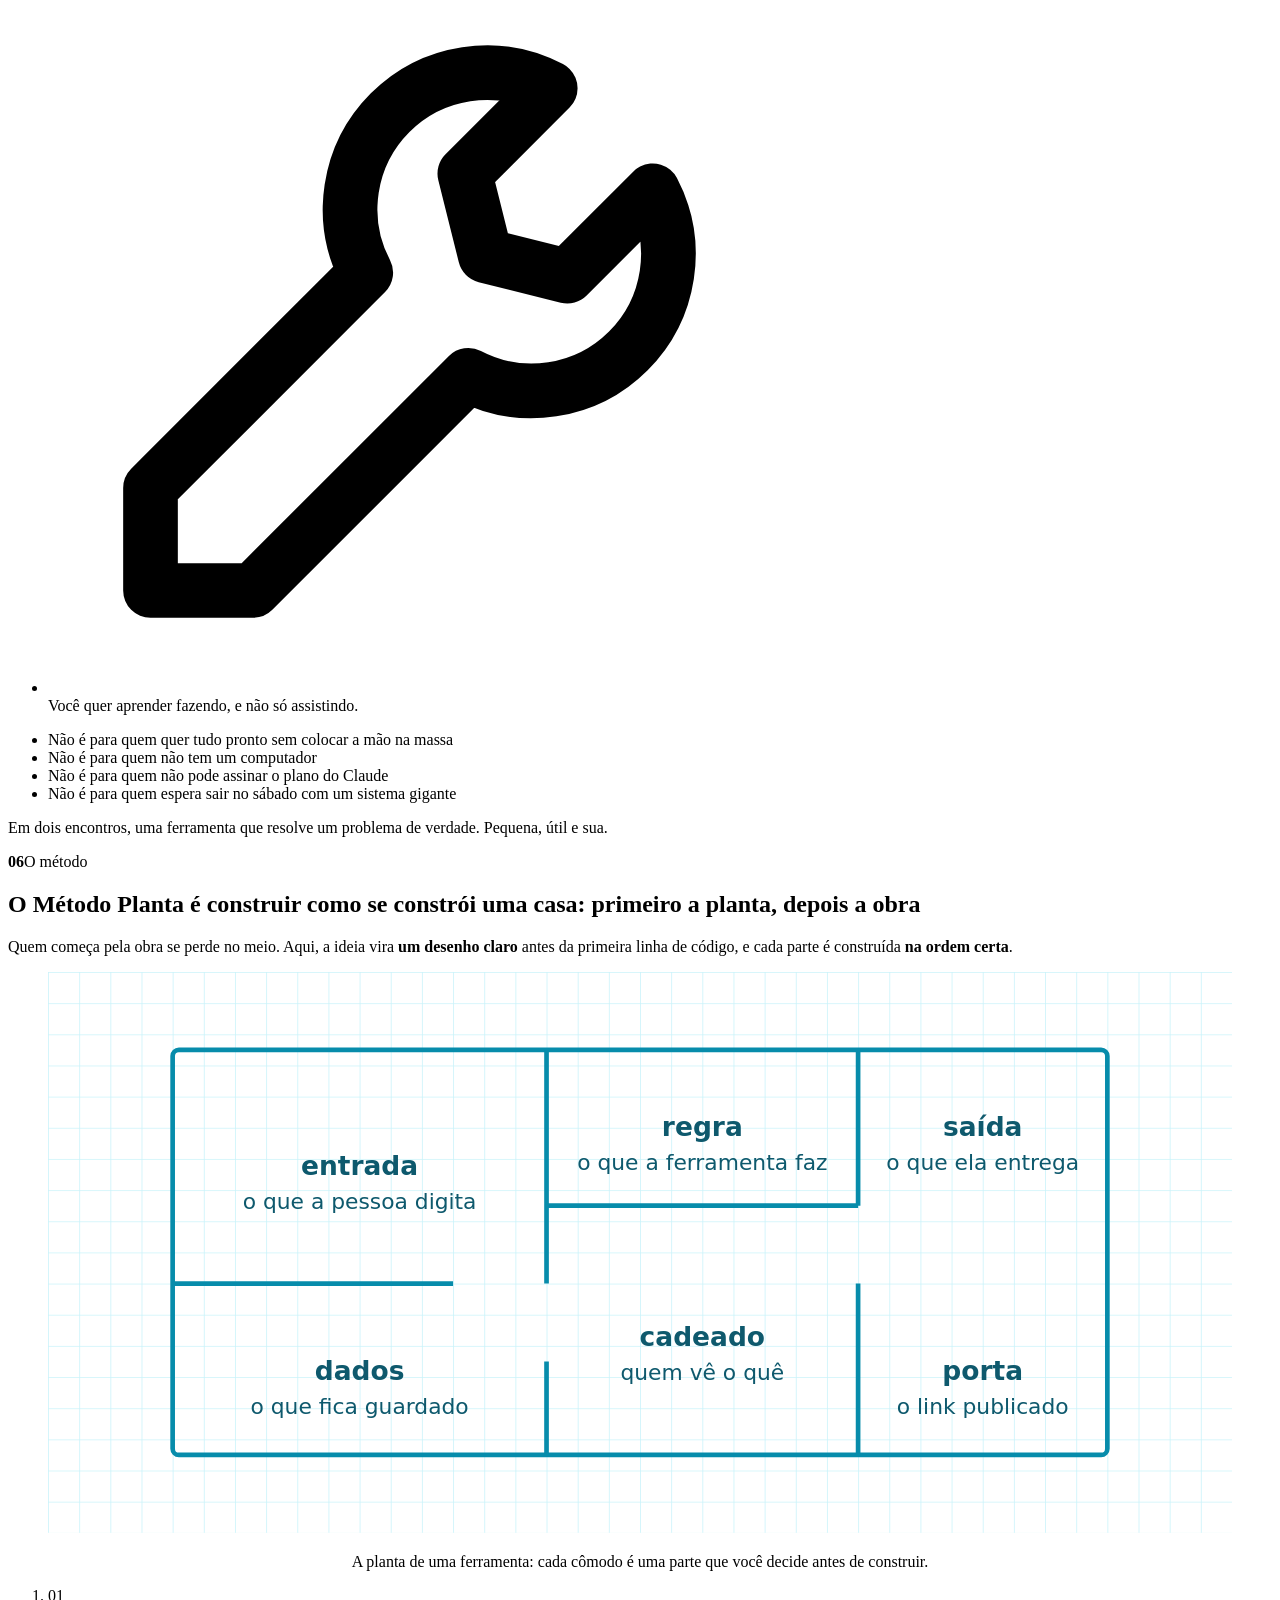
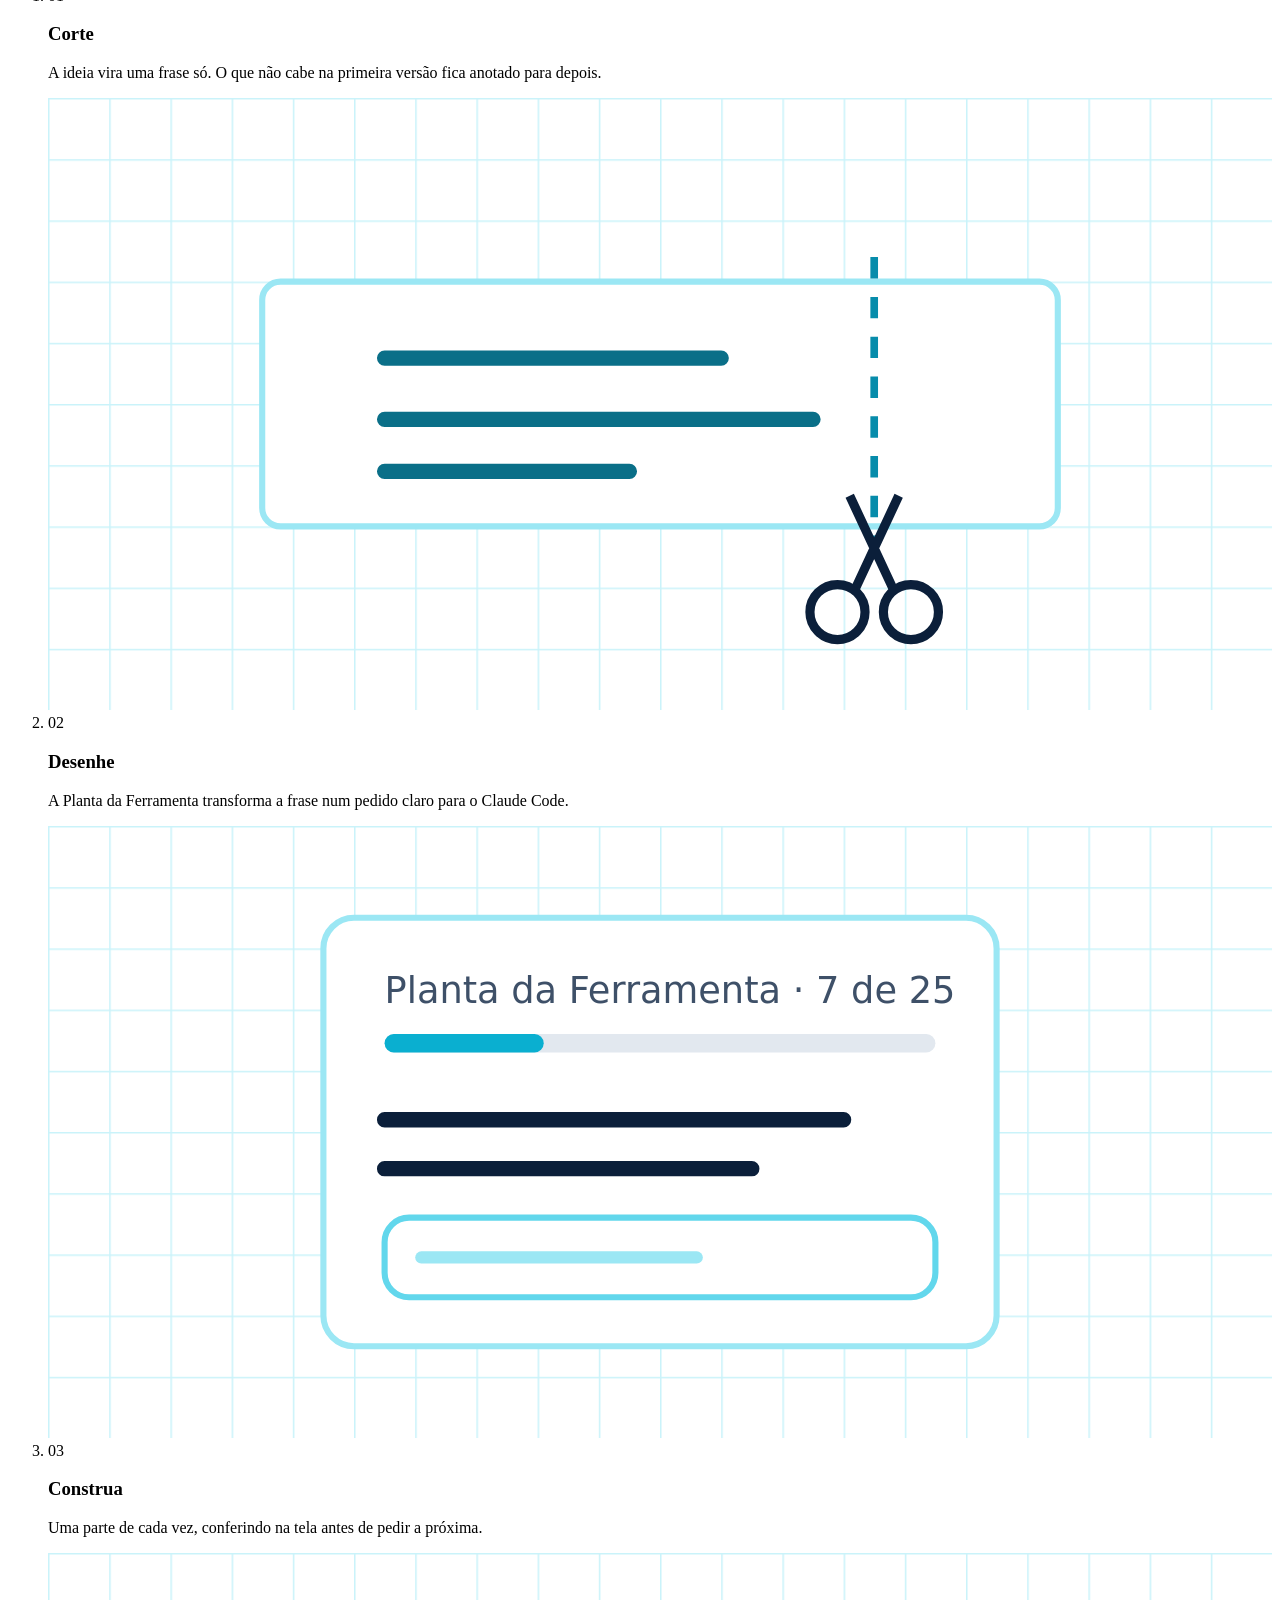
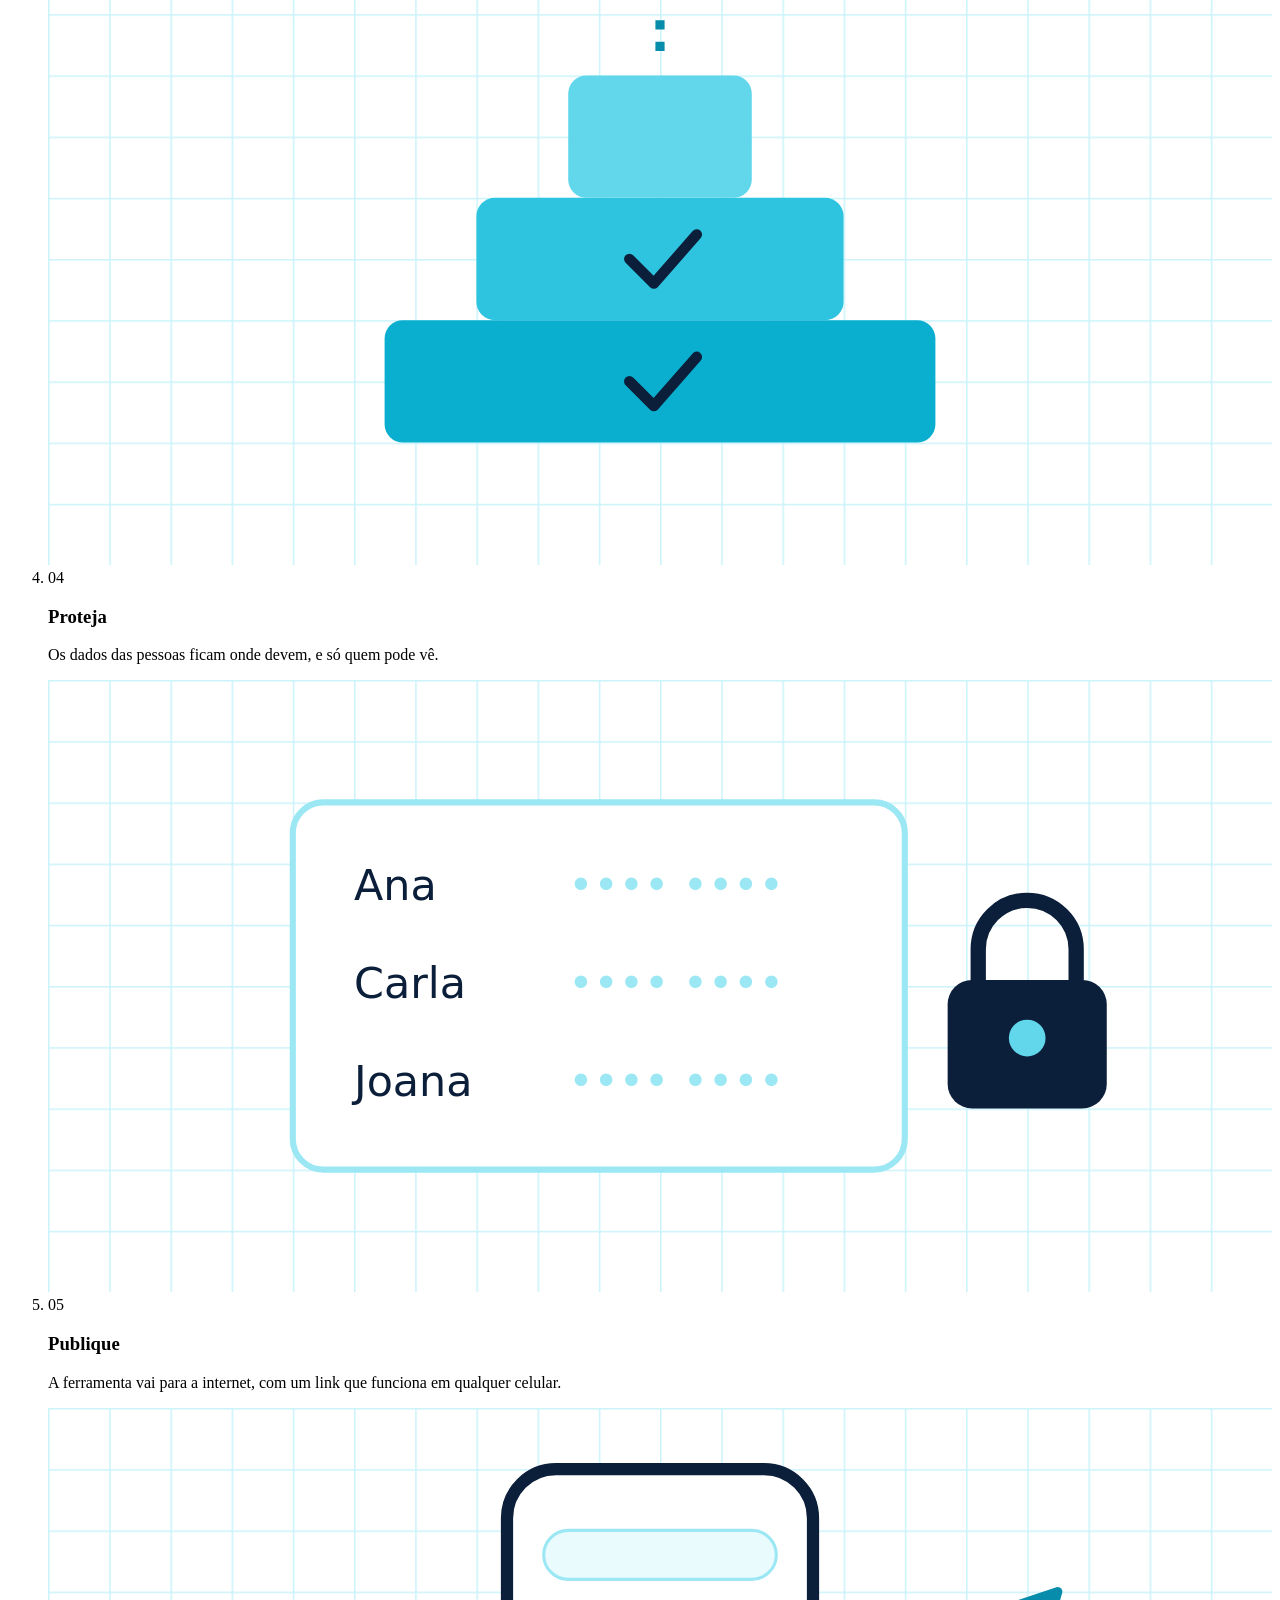
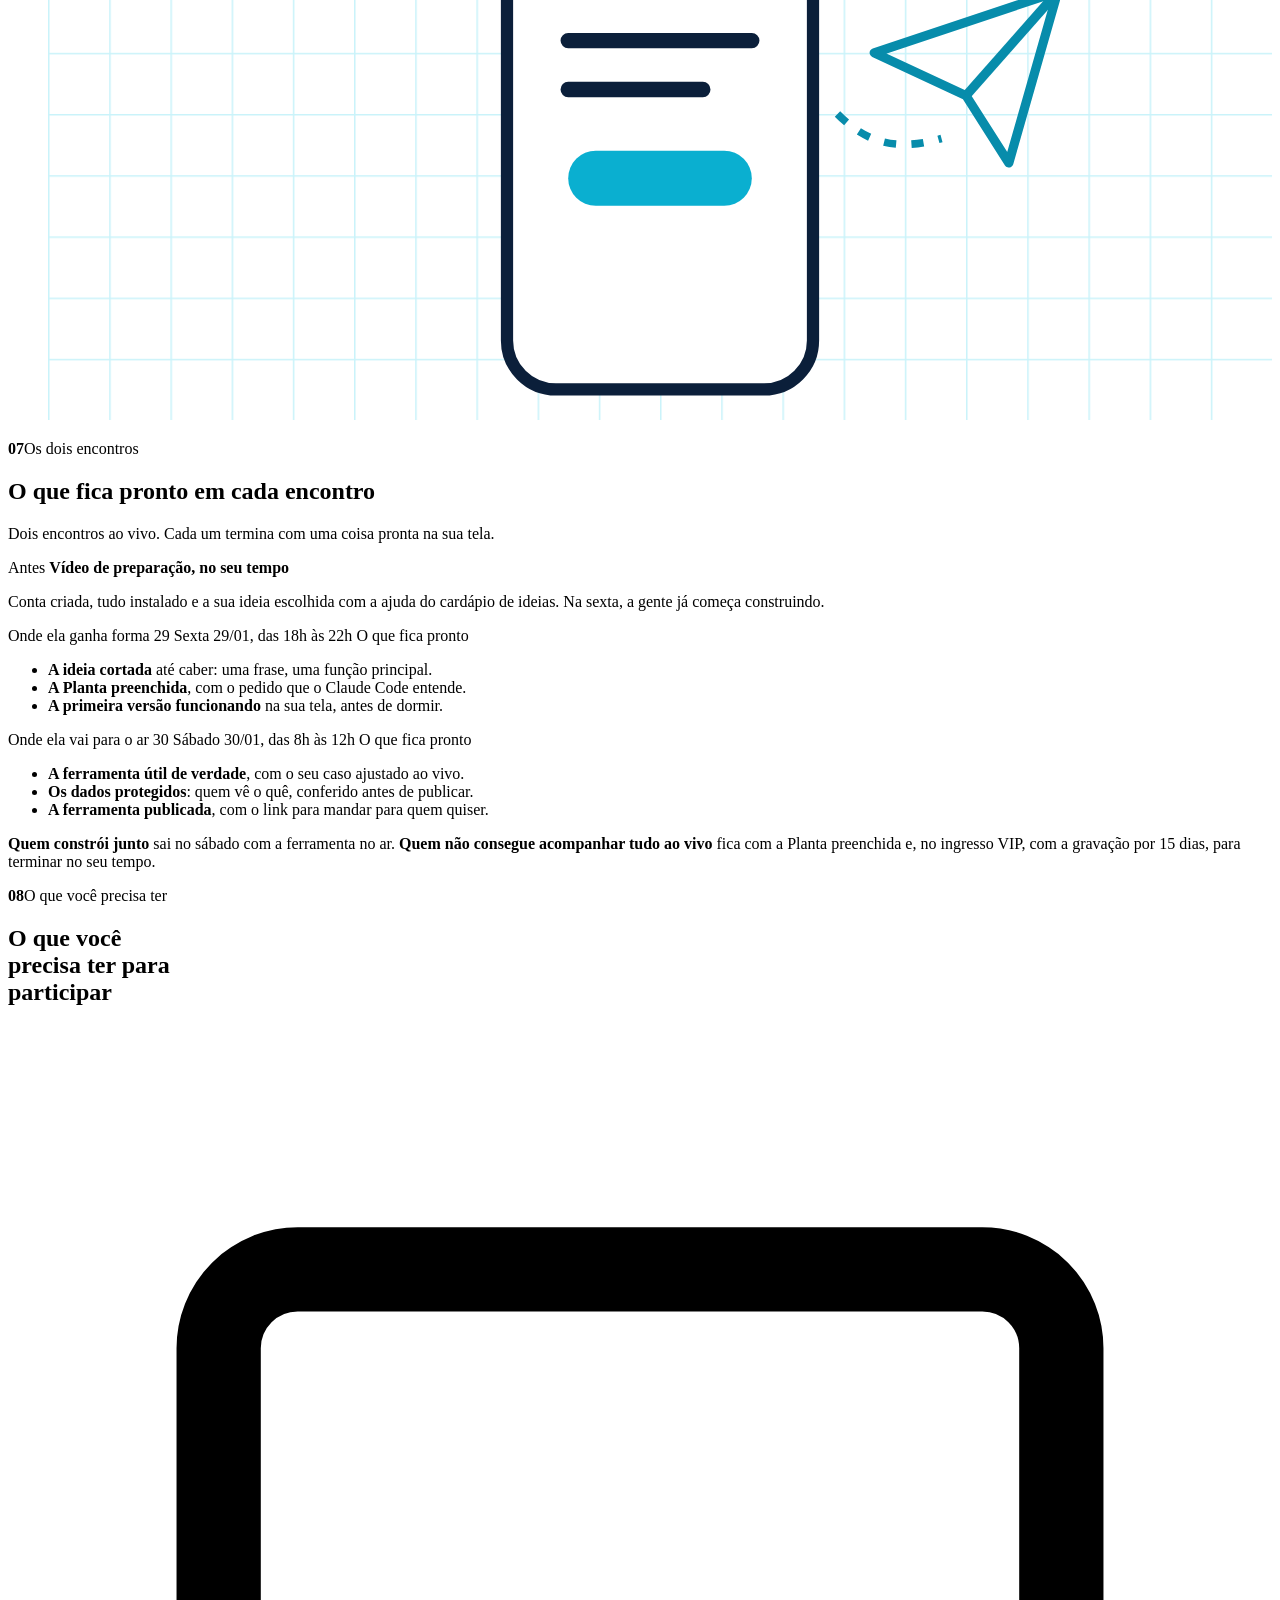
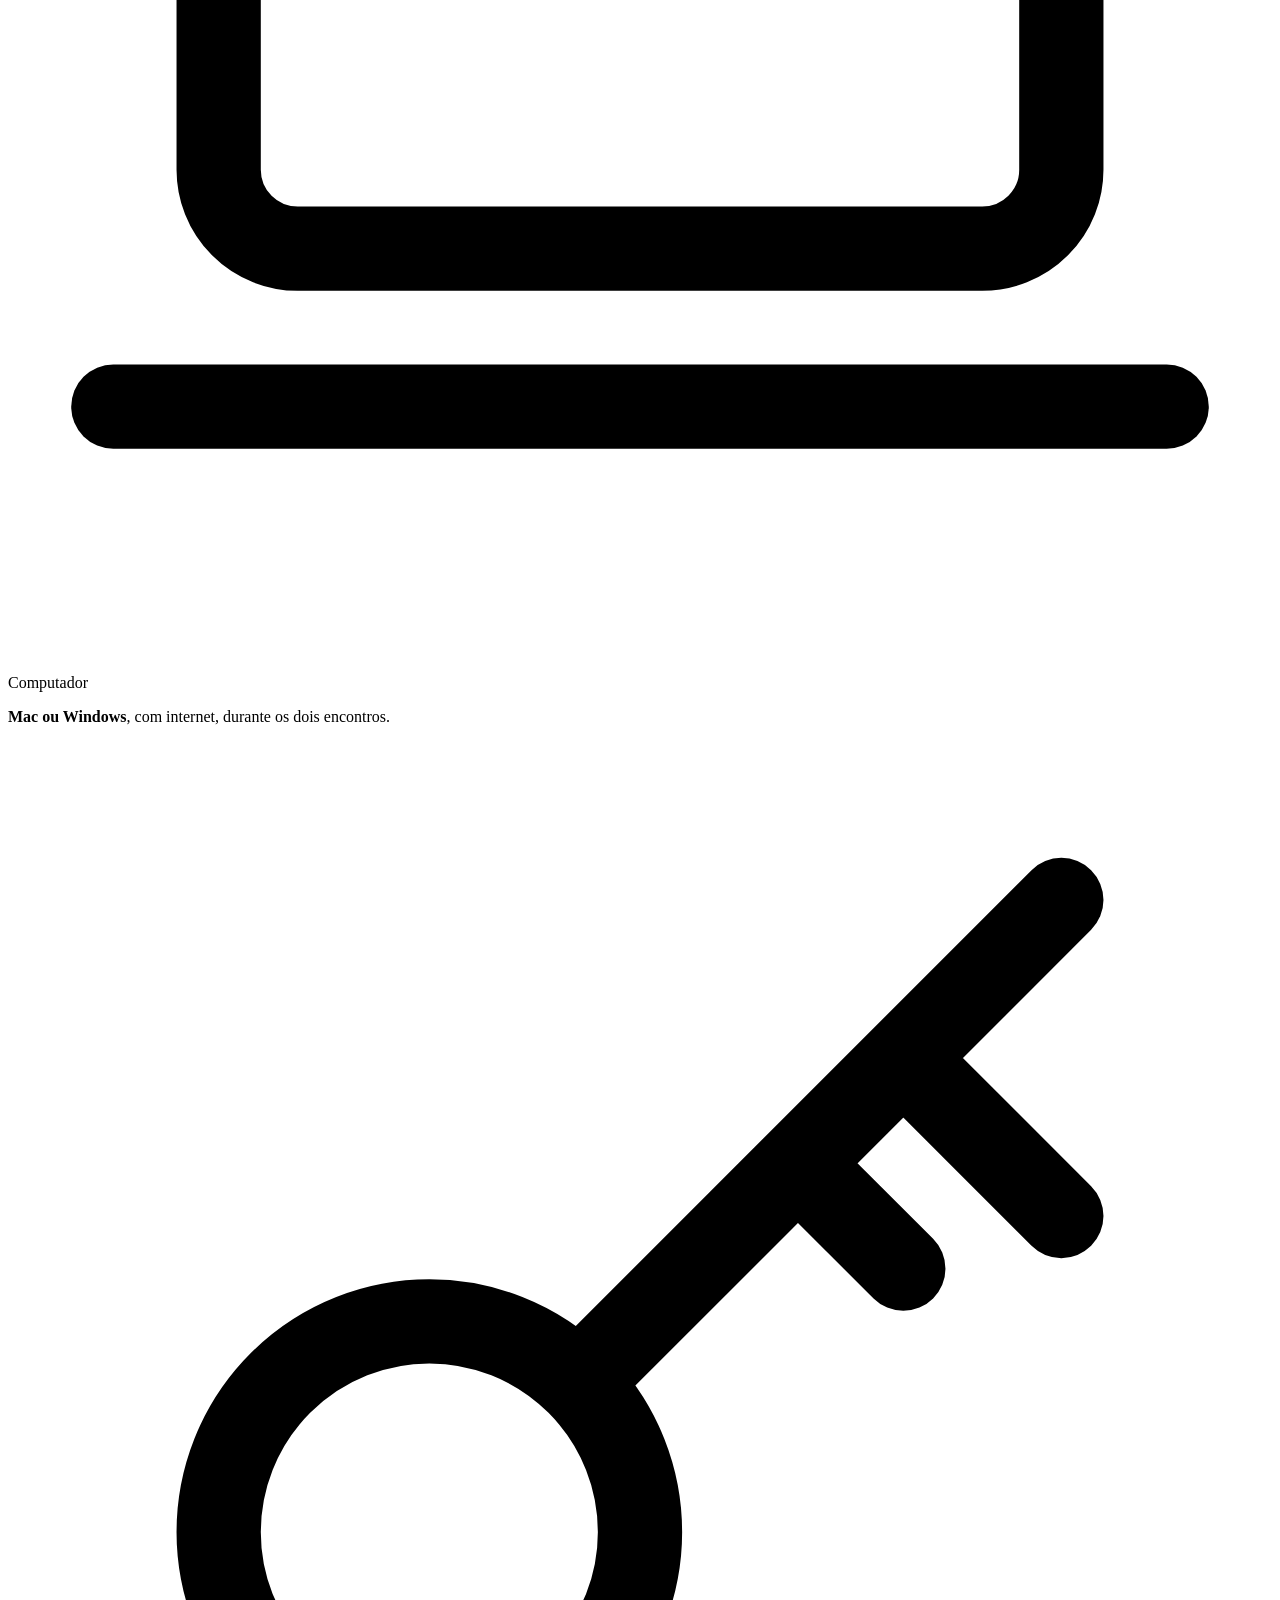
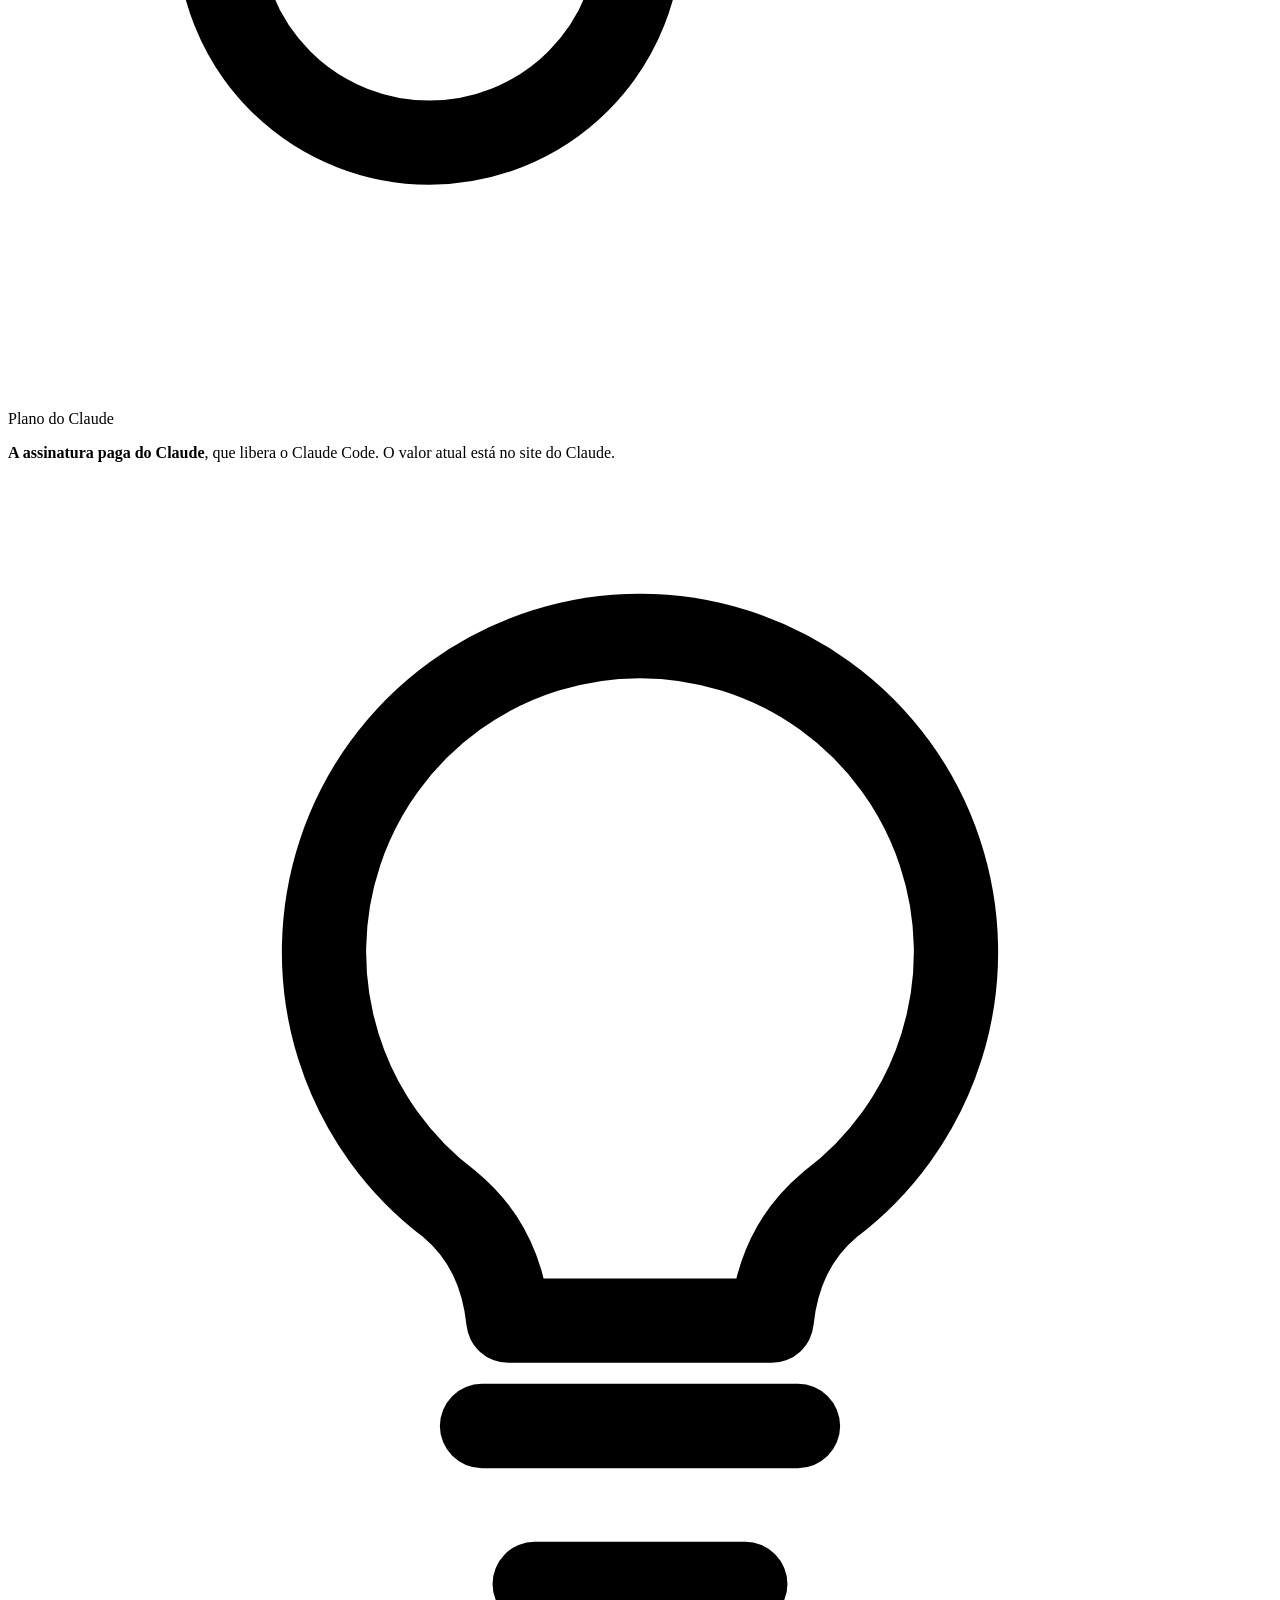
==== commit a5304320: "IA sem Complicação em coral; gravação por 15 dias depois da imersão Escolhas dela. A página de IA fi" ====
--- a/site/index.html
+++ b/site/index.html
@@ -219,7 +219,7 @@
             <div class="arquivo"><span>Pedidos prontos para copiar</span><small>materiais</small></div>
             <div class="arquivo"><span>Checklist de publicação</span><small>materiais</small></div>
           </div></div>
-          <div class="leva-corpo"><span class="rot">Depois</span><h3>Os materiais ficam com você</h3><p>Para continuar construindo depois, no seu ritmo. No ingresso VIP, a gravação dos dois encontros fica disponível por 15 dias.</p></div>
+          <div class="leva-corpo"><span class="rot">Depois</span><h3>Os materiais ficam com você</h3><p>Para continuar construindo depois, no seu ritmo. No ingresso VIP, a gravação dos dois encontros fica disponível por 15 dias depois da imersão.</p></div>
         </article>
       </div>
       <div class="cta-meio">
@@ -432,7 +432,7 @@
           <div class="valor"><span class="rs">R$</span><span class="num" data-conta="147">147</span><span class="forma-pag">à vista no Pix<br>ou no cartão</span></div>
           <ul class="inclui">
             <li><span><b>Tudo do ingresso</b>: os dois encontros, a Planta, os materiais e o vídeo de preparação</span></li>
-            <li><span><b>A gravação dos dois encontros</b>, disponível por 15 dias</span></li>
+            <li><span><b>A gravação dos dois encontros</b>, disponível por 15 dias depois da imersão</span></li>
           </ul>
           <a class="botao" href="#lista">Quero o VIP</a>
         </div>
@@ -484,9 +484,9 @@
         <details open><summary><span class="n">01</span><span>R$ 97 por dois encontros. Onde está a pegadinha?</span></summary><p>Não tem. O preço é baixo de propósito: a Ferramentaria é a porta de entrada. Quem quiser ir além, com uma ferramenta feita junto comigo para o próprio negócio, tem a mentoria. Ninguém é obrigado a nada.</p></details>
         <details><summary><span class="n">02</span><span>Eu não sei programar. Isso me exclui?</span></summary><p>Não. Você vai escrever pedidos em português, e eu mostro cada passo na sua tela.</p></details>
         <details><summary><span class="n">03</span><span>Não dá para fazer isso sozinho com a IA?</span></summary><p>Dá, e muita gente tenta. O que costuma travar não é a IA: é saber o que pedir, em que ordem, e o que fazer quando aparece um erro. É isso que a Planta e os dois encontros resolvem.</p></details>
-        <details><summary><span class="n">04</span><span>Minha rotina é cheia. Vou dar conta?</span></summary><p>São oito horas no total: sexta à noite e sábado de manhã. E, no ingresso VIP, a gravação fica disponível por 15 dias, para terminar no seu tempo.</p></details>
+        <details><summary><span class="n">04</span><span>Minha rotina é cheia. Vou dar conta?</span></summary><p>São oito horas no total: sexta à noite e sábado de manhã. E, no ingresso VIP, a gravação fica disponível por 15 dias depois da imersão, para terminar no seu tempo.</p></details>
         <details><summary><span class="n">05</span><span>Preciso pagar mais alguma coisa além do ingresso?</span></summary><p>Sim: o plano pago do Claude, cobrado por mês, que é o que libera o Claude Code. O valor atual aparece no site do Claude. É bom saber antes de comprar.</p></details>
-        <details><summary><span class="n">06</span><span>Fica gravado? Posso ver depois?</span></summary><p>No ingresso VIP, sim: a gravação dos dois encontros fica disponível por 15 dias. O ingresso de R$ 97 é só ao vivo.</p></details>
+        <details><summary><span class="n">06</span><span>Fica gravado? Posso ver depois?</span></summary><p>No ingresso VIP, sim: a gravação dos dois encontros fica disponível por 15 dias depois da imersão. O ingresso de R$ 97 é só ao vivo.</p></details>
         <details><summary><span class="n">07</span><span>Dá para fazer pelo celular?</span></summary><p>A imersão é feita no computador. Você precisa de um computador com internet, Mac ou Windows.</p></details>
         <details><summary><span class="n">08</span><span>E se eu não gostar?</span></summary><p>Você tem 7 dias depois da compra para pedir o dinheiro de volta, sem explicar. E vale a garantia de sair com a ferramenta no ar.</p></details>
       </div>
